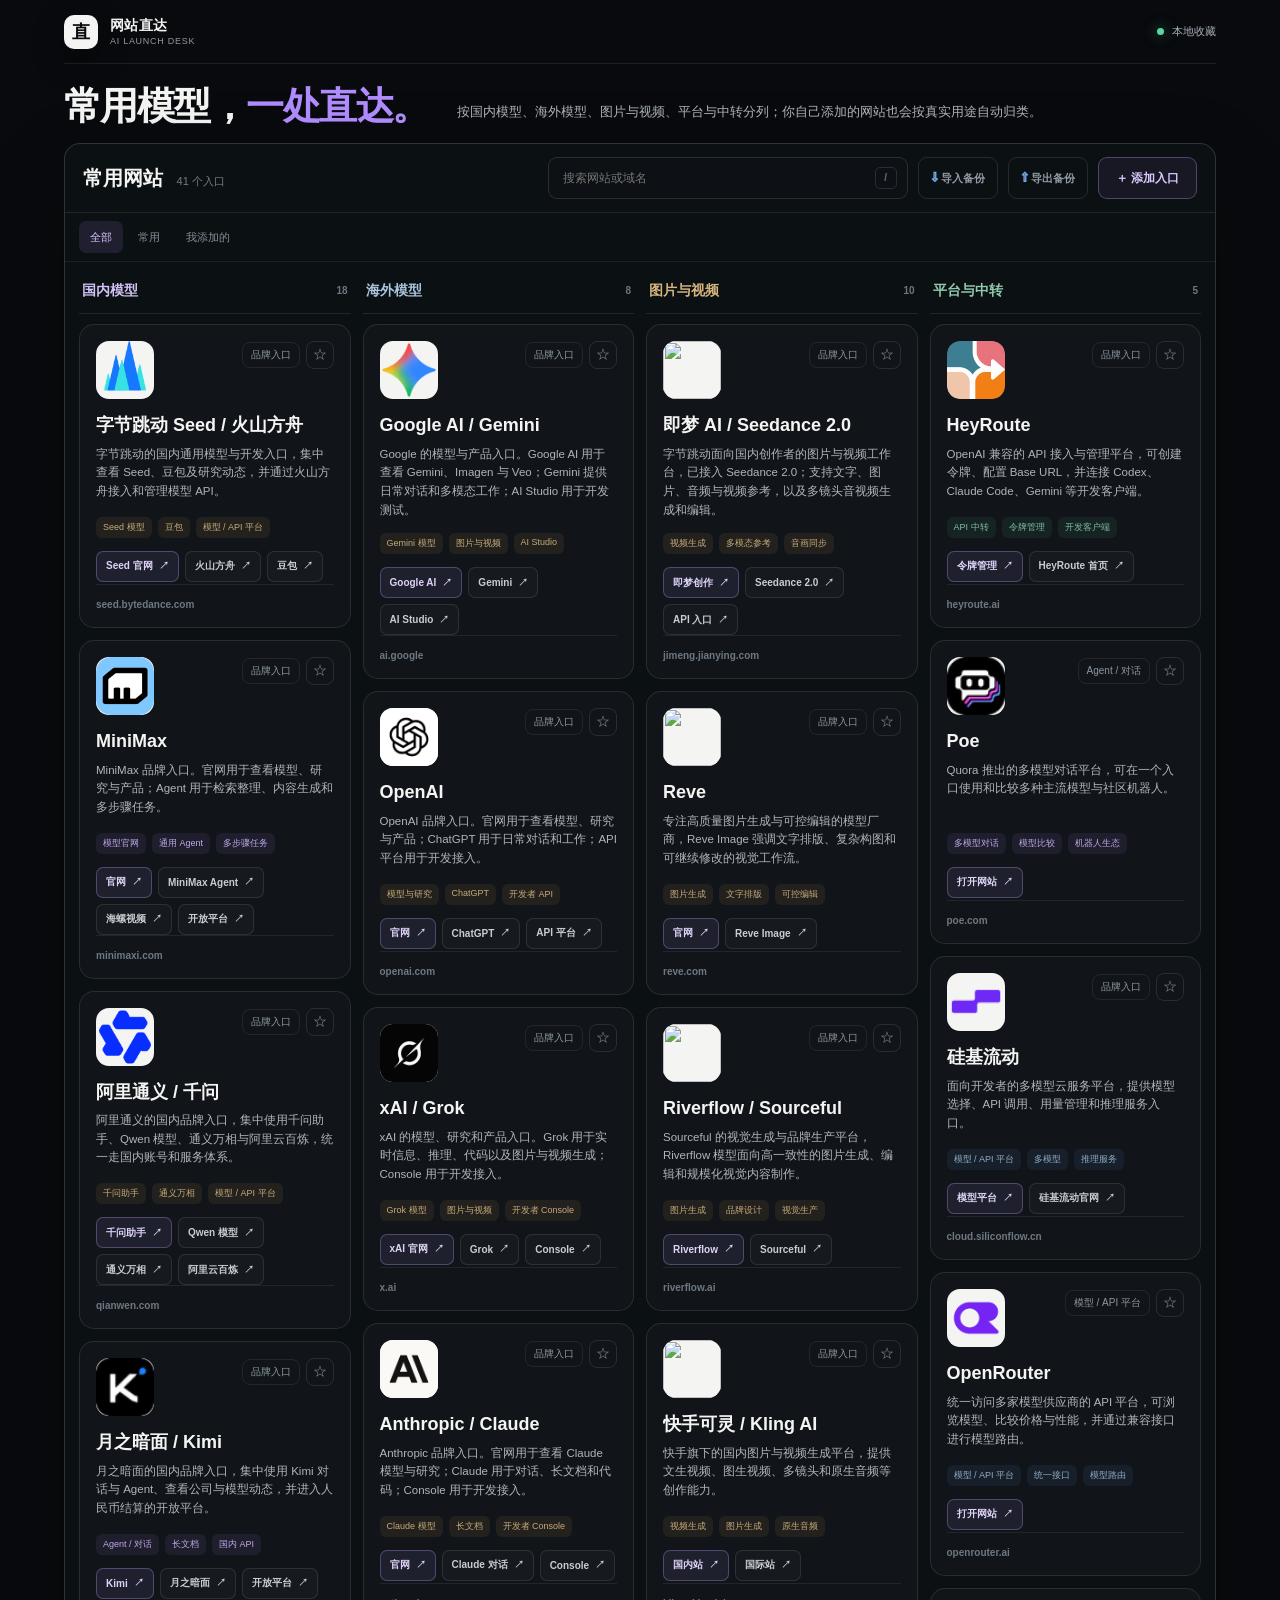
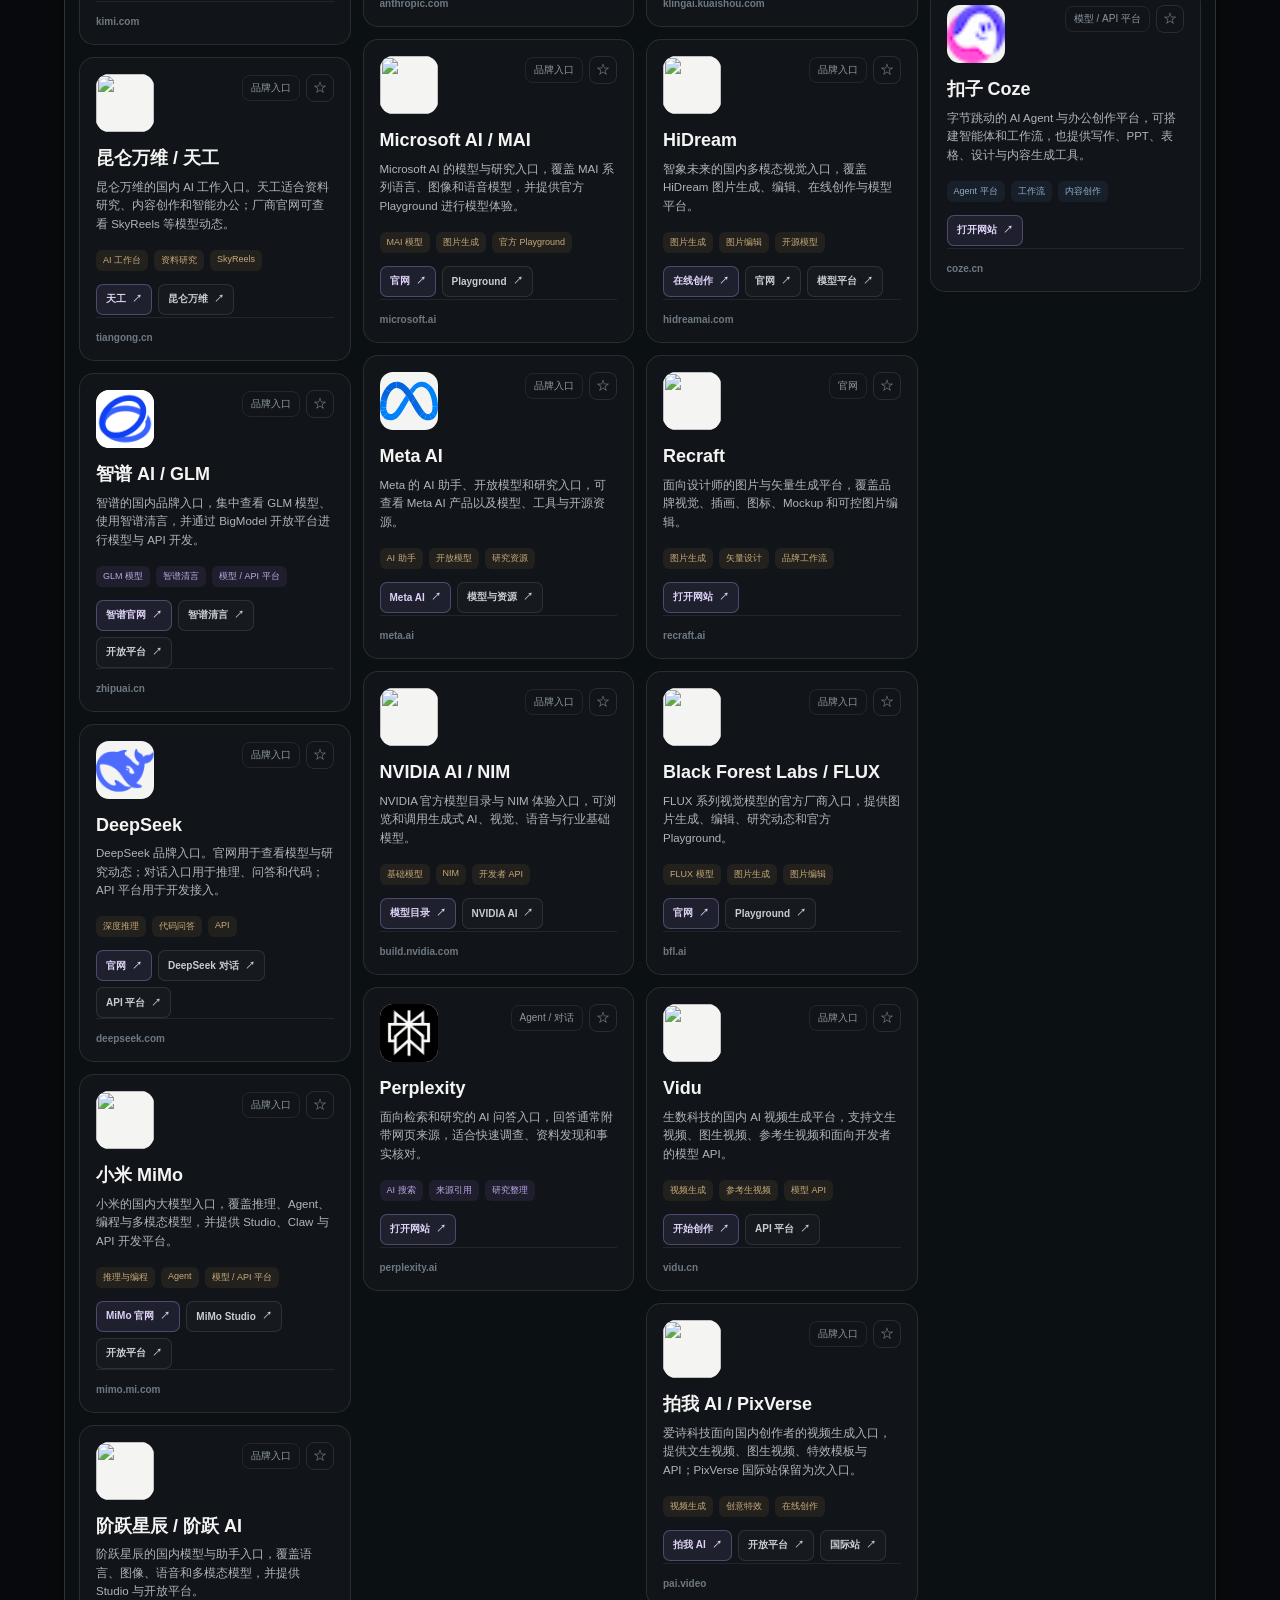
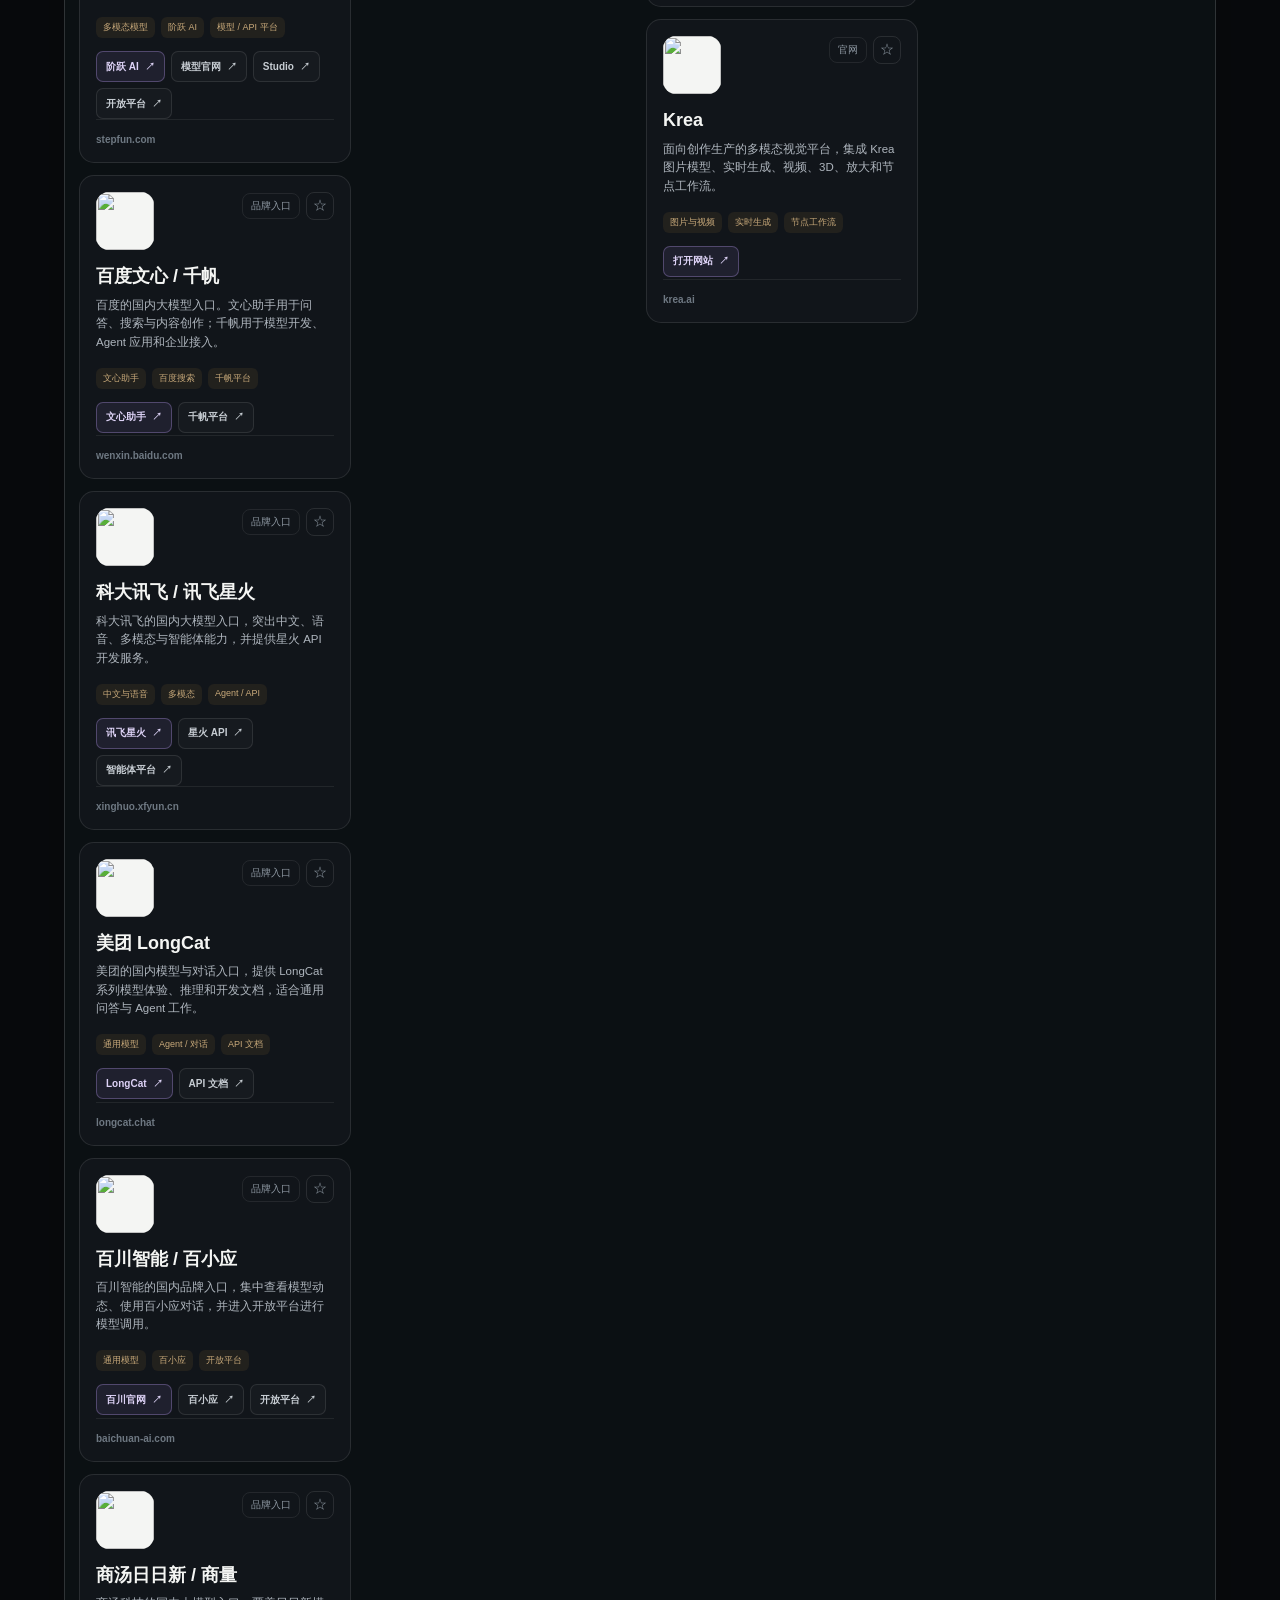
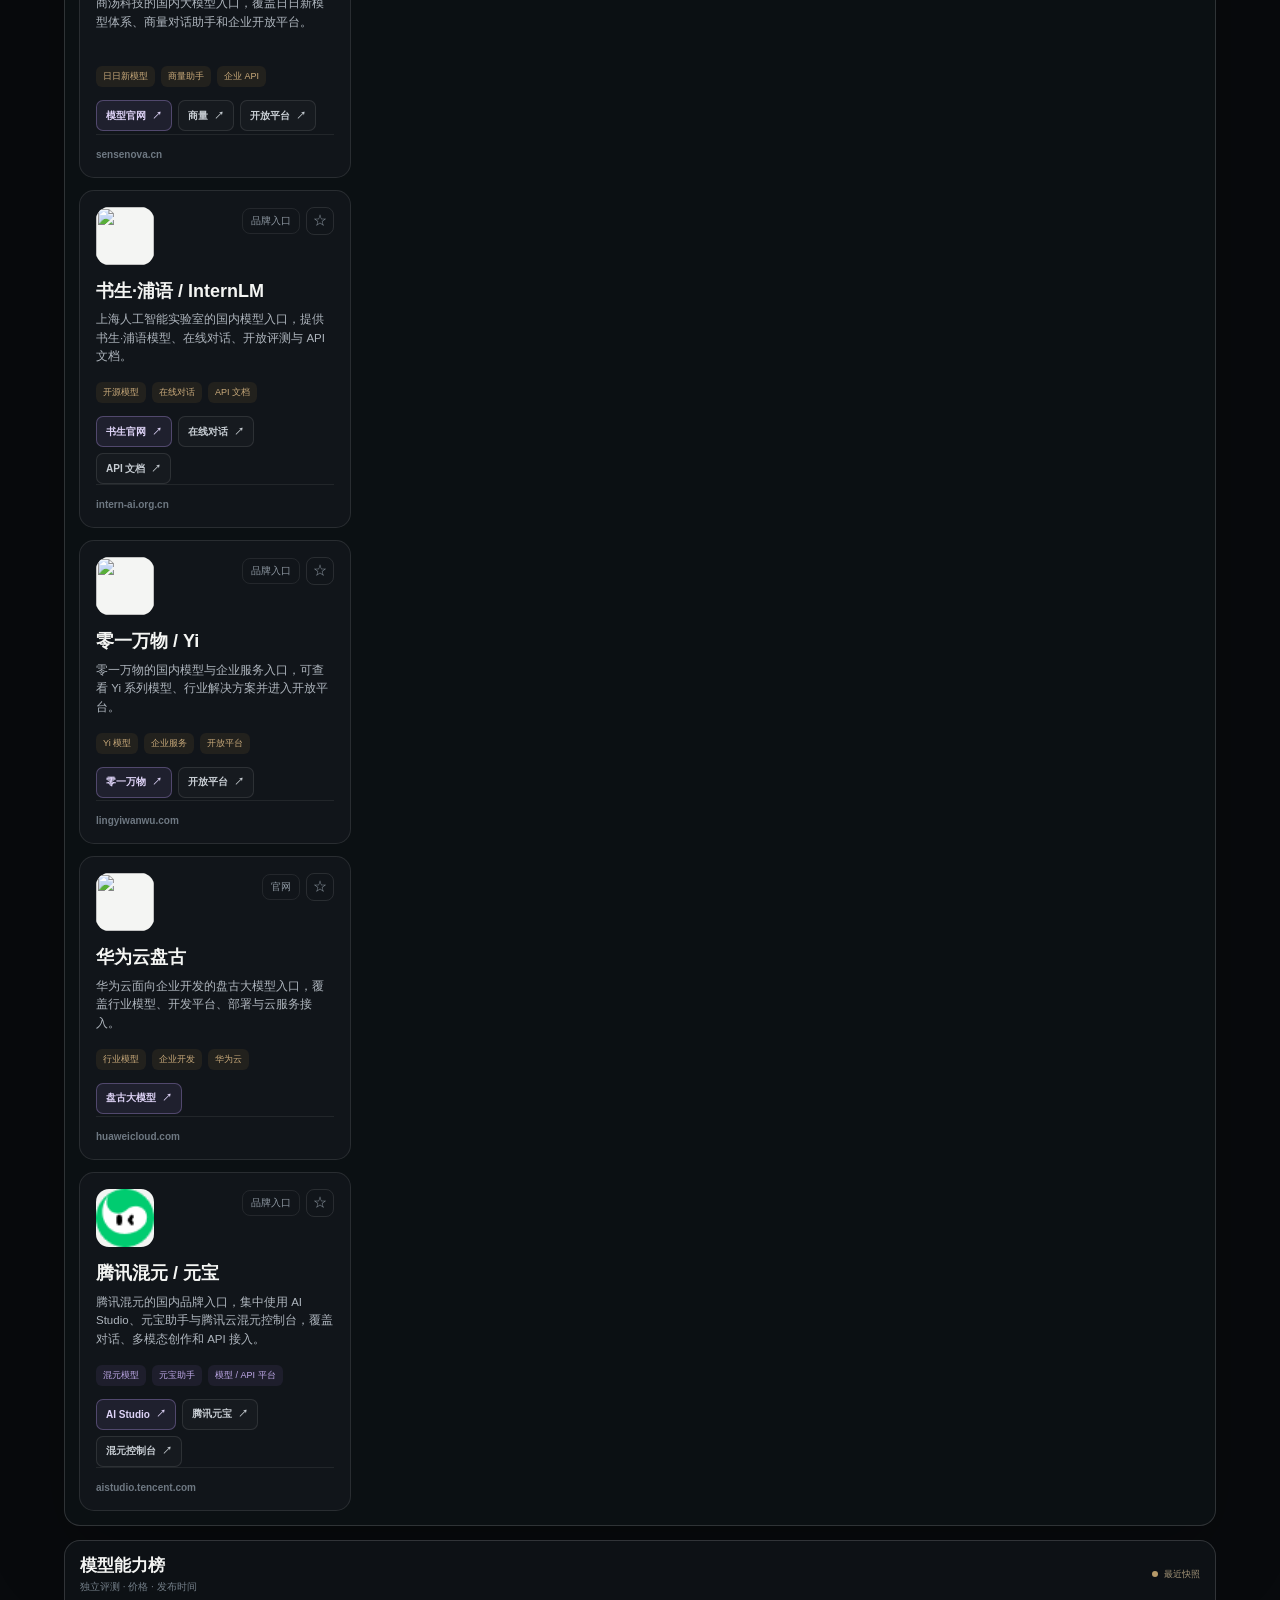
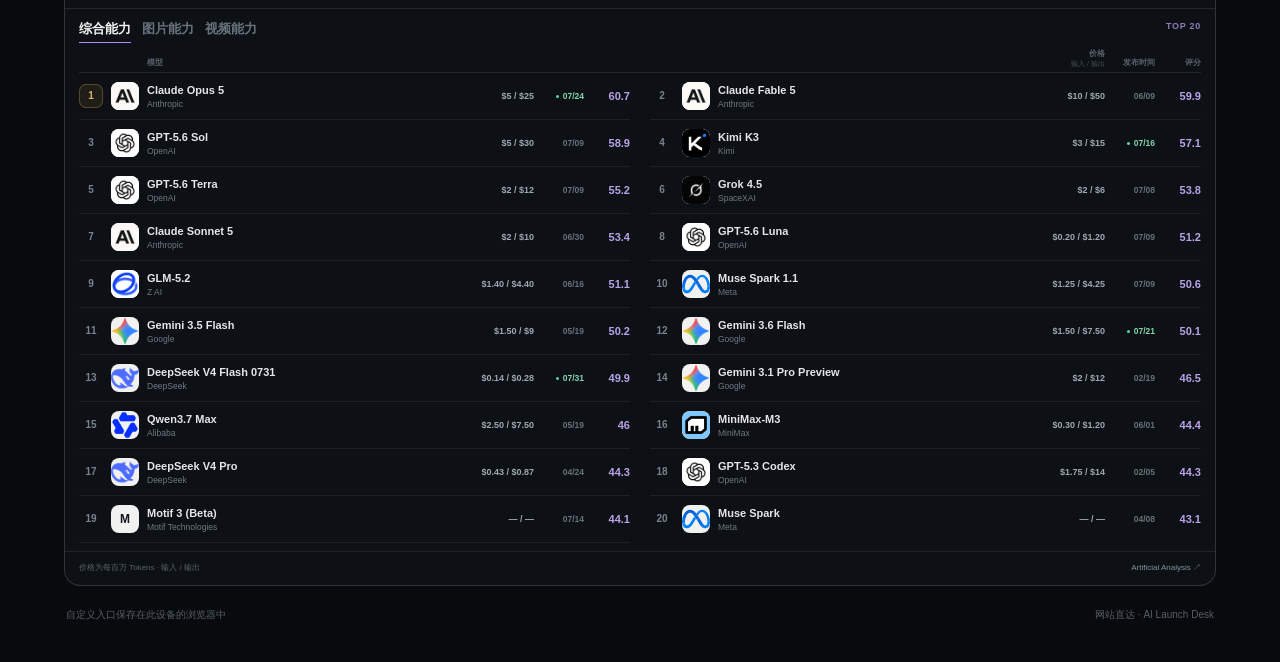
==== index.html @ ac3084c7 "Publish website direct v1.1 static site" ====
<!DOCTYPE html><html lang="zh-CN"><head><meta charSet="utf-8"/><meta name="viewport" content="width=device-width, initial-scale=1"/><link rel="preload" as="image" href="https://psstatic.cdn.bcebos.com/aife/image/baidu_ai_logo_1736910930000.png"/><link rel="preload" as="image" href="https://xinghuo.xfyun.cn/spark-icon.ico"/><link rel="preload" as="image" href="https://s3plus.meituan.net/aigc-media-resources/longcat/yeqian-logo.svg"/><link rel="preload" as="image" href="https://www.baichuan-ai.com/apple-touch-icon.png"/><link rel="preload" as="image" href="https://largemodel.sensetime.com/skin/images/logo.svg"/><link rel="preload" as="image" href="https://intern-ai.org.cn/logoIcon.png"/><link rel="preload" as="image" href="https://www.lingyiwanwu.com/favicon.svg"/><link rel="preload" as="image" href="https://res-static.hc-cdn.cn/cloudbu-site/public/product-banner-icon/AI/pangu.png"/><link rel="preload" as="image" href="/logos/sites/tencent-yuanbao.png"/><link rel="preload" as="image" href="/logos/sites/gemini.png"/><link rel="stylesheet" href="/_next/static/css/index.C3SQrp4t.css" data-rsc-css-href="/_next/static/css/index.C3SQrp4t.css" data-precedence="vite-rsc/importer-resources"/><link rel="stylesheet" href="/_next/static/css/AISiteDirectory.lpqCpHmn.css" data-precedence="vite-rsc/client-reference"/><link rel="modulepreload" fetchPriority="low" href="/_next/static/chunks/index-BcuOTCCm.js"/><script src="/_next/static/chunks/rolldown-runtime-C60lm6uB.js" type="module" async=""></script><script src="/_next/static/chunks/framework-BgSIrAUN.js" type="module" async=""></script><link rel="modulepreload" href="/_next/static/chunks/layout-segment-context-BHdIuWFX.js" crossorigin=""/><link rel="modulepreload" href="/_next/static/chunks/AISiteDirectory-C5ml9dwn.js" crossorigin=""/><link rel="preload" as="image" href="/logos/sites/openai-official.png"/><link rel="preload" as="image" href="/logos/sites/grok.png"/><link rel="preload" as="image" href="/logos/sites/anthropic-official.png"/><link rel="preload" as="image" href="https://artificialanalysis.ai/img/logos/microsoft-ai_small.svg"/><link rel="preload" as="image" href="/logos/sites/meta.svg"/><link rel="preload" as="image" href="https://artificialanalysis.ai/img/logos/nvidia_small.svg"/><link rel="preload" as="image" href="/logos/sites/perplexity.png"/><link rel="preload" as="image" href="https://lf3-lv-buz.vlabstatic.com/obj/image-lvweb-buz/common/images/dreamina-v1.ico"/><link rel="preload" as="image" href="https://artificialanalysis.ai/img/logos/reve_small.svg"/><link rel="preload" as="image" href="https://artificialanalysis.ai/img/logos/sourceful_small.svg"/><link rel="preload" as="image" href="https://klingai.kuaishou.com/favicon.ico"/><link rel="preload" as="image" href="https://www.hidreamai.com/favicon.ico"/><link rel="preload" as="image" href="https://artificialanalysis.ai/img/logos/recraftai.png"/><link rel="preload" as="image" href="https://artificialanalysis.ai/img/logos/blackforestlabs_small.svg"/><link rel="preload" as="image" href="https://www.vidu.cn/favicon.ico"/><link rel="preload" as="image" href="https://cdn.pixverseai.cn/media/pixverse/favicon.svg"/><link rel="preload" as="image" href="https://artificialanalysis.ai/img/logos/krea_small.svg"/><link rel="preload" as="image" href="/logos/sites/heyroute.svg"/><link rel="preload" as="image" href="/logos/sites/poe.png"/><link rel="preload" as="image" href="/logos/sites/siliconflow.png"/><link rel="preload" as="image" href="/logos/sites/openrouter.png"/><link rel="preload" as="image" href="/logos/sites/coze.png"/><title>网站直达 · 网站直达</title><meta name="description" content="常用 AI 网站、模型入口与实时能力榜单集中管理。"/><script>Object.assign(((self[Symbol.for("vinext.navigationRuntime")]??={bootstrap:{routeManifest:null},functions:{}}).bootstrap.rsc??={rsc:[]}),{params:{},nav:{"pathname":"/","searchParams":[]}})</script><link rel="modulepreload" href="/_next/static/chunks/index-BcuOTCCm.js" />
</head><body><main class="_shell_mvpq7_1"><div class="_frame_mvpq7_9"><header class="_topbar_mvpq7_18"><div class="_brand_mvpq7_28"><span class="_brandMark_mvpq7_29">直</span><span><strong>网站直达</strong><small>AI LAUNCH DESK</small></span></div><span class="_localBadge_mvpq7_32"><i></i> 本地收藏</span></header><section class="_hero_mvpq7_35"><div><h1>常用模型，<strong>一处直达。</strong></h1><p>按国内模型、海外模型、图片与视频、平台与中转分列；你自己添加的网站也会按真实用途自动归类。</p></div></section><div class="_contentLayout_mvpq7_71"><section class="_directory_mvpq7_78" aria-labelledby="directory-title"><div class="_directoryToolbar_mvpq7_86"><div><h2 id="directory-title">常用网站 <small>41<!-- --> 个入口</small></h2></div><div class="_toolbarActions_mvpq7_89"><label class="_searchBox_mvpq7_62"><span class="sr-only">搜索常用网站</span><input type="search" placeholder="搜索网站或域名" value=""/><kbd>/</kbd></label><input class="_hiddenFileInput_mvpq7_93" type="file" accept=".json,application/json"/><button class="_dataButton_mvpq7_94" type="button"><span aria-hidden="true">⇩</span> <!-- -->导入备份</button><button class="_dataButton_mvpq7_94" type="button"><span aria-hidden="true">⇧</span> 导出备份</button><button class="_addButton_mvpq7_43" type="button" aria-expanded="false">＋ 添加入口</button></div></div><div class="_filters_mvpq7_99" aria-label="网站分类"><button type="button" class="_activeFilter_mvpq7_103" aria-pressed="true">全部</button><button type="button" class="" aria-pressed="false">常用</button><button type="button" class="" aria-pressed="false">我添加的</button></div><div class="_siteColumns_mvpq7_106"><section class="_siteColumn_mvpq7_106" data-section="domestic" aria-labelledby="site-section-domestic"><header class="_siteColumnHeader_mvpq7_108"><h3 id="site-section-domestic">国内模型</h3><span>18</span></header><div class="_siteColumnList_mvpq7_115"><article id="site-volcengine-ark" class="_siteCard_mvpq7_117" data-tone="amber" data-highlighted="false" data-pinned="false"><div class="_cardTopline_mvpq7_131"><span class="_siteLogo_mvpq7_133" data-tone="amber" aria-hidden="true"><img src="/logos/volcengine.png" alt=""/></span><div class="_cardTopActions_mvpq7_132"><span class="_categoryTag_mvpq7_138">品牌入口</span><button class="_pinButton_mvpq7_139" type="button" aria-pressed="false" aria-label="置顶 字节跳动 Seed / 火山方舟" title="置顶到常用"><span aria-hidden="true">☆</span></button></div></div><div class="_siteCopy_mvpq7_142"><h3>字节跳动 Seed / 火山方舟</h3><p>字节跳动的国内通用模型与开发入口，集中查看 Seed、豆包及研究动态，并通过火山方舟接入和管理模型 API。</p><div class="_capabilityTags_mvpq7_145" aria-label="字节跳动 Seed / 火山方舟 能力"><span>Seed 模型</span><span>豆包</span><span>模型 / API 平台</span></div><div class="_entryLinks_mvpq7_150" aria-label="字节跳动 Seed / 火山方舟 入口"><a href="https://seed.bytedance.com/zh/" target="_blank" rel="noreferrer" aria-label="打开 字节跳动 Seed / 火山方舟的Seed 官网">Seed 官网<!-- --> <span aria-hidden="true">↗</span></a><a href="https://www.volcengine.com/product/ark" target="_blank" rel="noreferrer" aria-label="打开 字节跳动 Seed / 火山方舟的火山方舟">火山方舟<!-- --> <span aria-hidden="true">↗</span></a><a href="https://www.doubao.com/chat/" target="_blank" rel="noreferrer" aria-label="打开 字节跳动 Seed / 火山方舟的豆包">豆包<!-- --> <span aria-hidden="true">↗</span></a></div></div><div class="_cardFooter_mvpq7_155"><small title="https://seed.bytedance.com/zh/">seed.bytedance.com</small></div></article><article id="site-minimax" class="_siteCard_mvpq7_117" data-tone="violet" data-highlighted="false" data-pinned="false"><div class="_cardTopline_mvpq7_131"><span class="_siteLogo_mvpq7_133" data-tone="violet" aria-hidden="true"><img src="/logos/minimax.png" alt=""/></span><div class="_cardTopActions_mvpq7_132"><span class="_categoryTag_mvpq7_138">品牌入口</span><button class="_pinButton_mvpq7_139" type="button" aria-pressed="false" aria-label="置顶 MiniMax" title="置顶到常用"><span aria-hidden="true">☆</span></button></div></div><div class="_siteCopy_mvpq7_142"><h3>MiniMax</h3><p>MiniMax 品牌入口。官网用于查看模型、研究与产品；Agent 用于检索整理、内容生成和多步骤任务。</p><div class="_capabilityTags_mvpq7_145" aria-label="MiniMax 能力"><span>模型官网</span><span>通用 Agent</span><span>多步骤任务</span></div><div class="_entryLinks_mvpq7_150" aria-label="MiniMax 入口"><a href="https://www.minimaxi.com/" target="_blank" rel="noreferrer" aria-label="打开 MiniMax的官网">官网<!-- --> <span aria-hidden="true">↗</span></a><a href="https://agent.minimaxi.com/" target="_blank" rel="noreferrer" aria-label="打开 MiniMax的MiniMax Agent">MiniMax Agent<!-- --> <span aria-hidden="true">↗</span></a><a href="https://hailuoai.com/" target="_blank" rel="noreferrer" aria-label="打开 MiniMax的海螺视频">海螺视频<!-- --> <span aria-hidden="true">↗</span></a><a href="https://platform.minimaxi.com/" target="_blank" rel="noreferrer" aria-label="打开 MiniMax的开放平台">开放平台<!-- --> <span aria-hidden="true">↗</span></a></div></div><div class="_cardFooter_mvpq7_155"><small title="https://www.minimaxi.com/">minimaxi.com</small></div></article><article id="site-qwen" class="_siteCard_mvpq7_117" data-tone="amber" data-highlighted="false" data-pinned="false"><div class="_cardTopline_mvpq7_131"><span class="_siteLogo_mvpq7_133" data-tone="amber" aria-hidden="true"><img src="/logos/qianwen.png" alt=""/></span><div class="_cardTopActions_mvpq7_132"><span class="_categoryTag_mvpq7_138">品牌入口</span><button class="_pinButton_mvpq7_139" type="button" aria-pressed="false" aria-label="置顶 阿里通义 / 千问" title="置顶到常用"><span aria-hidden="true">☆</span></button></div></div><div class="_siteCopy_mvpq7_142"><h3>阿里通义 / 千问</h3><p>阿里通义的国内品牌入口，集中使用千问助手、Qwen 模型、通义万相与阿里云百炼，统一走国内账号和服务体系。</p><div class="_capabilityTags_mvpq7_145" aria-label="阿里通义 / 千问 能力"><span>千问助手</span><span>通义万相</span><span>模型 / API 平台</span></div><div class="_entryLinks_mvpq7_150" aria-label="阿里通义 / 千问 入口"><a href="https://www.qianwen.com/" target="_blank" rel="noreferrer" aria-label="打开 阿里通义 / 千问的千问助手">千问助手<!-- --> <span aria-hidden="true">↗</span></a><a href="https://www.qianwenai.com/" target="_blank" rel="noreferrer" aria-label="打开 阿里通义 / 千问的Qwen 模型">Qwen 模型<!-- --> <span aria-hidden="true">↗</span></a><a href="https://tongyi.aliyun.com/wan/" target="_blank" rel="noreferrer" aria-label="打开 阿里通义 / 千问的通义万相">通义万相<!-- --> <span aria-hidden="true">↗</span></a><a href="https://bailian.console.aliyun.com/" target="_blank" rel="noreferrer" aria-label="打开 阿里通义 / 千问的阿里云百炼">阿里云百炼<!-- --> <span aria-hidden="true">↗</span></a></div></div><div class="_cardFooter_mvpq7_155"><small title="https://www.qianwen.com/">qianwen.com</small></div></article><article id="site-kimi" class="_siteCard_mvpq7_117" data-tone="violet" data-highlighted="false" data-pinned="false"><div class="_cardTopline_mvpq7_131"><span class="_siteLogo_mvpq7_133" data-tone="violet" aria-hidden="true"><img src="/logos/sites/kimi.png" alt=""/></span><div class="_cardTopActions_mvpq7_132"><span class="_categoryTag_mvpq7_138">品牌入口</span><button class="_pinButton_mvpq7_139" type="button" aria-pressed="false" aria-label="置顶 月之暗面 / Kimi" title="置顶到常用"><span aria-hidden="true">☆</span></button></div></div><div class="_siteCopy_mvpq7_142"><h3>月之暗面 / Kimi</h3><p>月之暗面的国内品牌入口，集中使用 Kimi 对话与 Agent、查看公司与模型动态，并进入人民币结算的开放平台。</p><div class="_capabilityTags_mvpq7_145" aria-label="月之暗面 / Kimi 能力"><span>Agent / 对话</span><span>长文档</span><span>国内 API</span></div><div class="_entryLinks_mvpq7_150" aria-label="月之暗面 / Kimi 入口"><a href="https://www.kimi.com/" target="_blank" rel="noreferrer" aria-label="打开 月之暗面 / Kimi的Kimi">Kimi<!-- --> <span aria-hidden="true">↗</span></a><a href="https://www.moonshot.cn/" target="_blank" rel="noreferrer" aria-label="打开 月之暗面 / Kimi的月之暗面">月之暗面<!-- --> <span aria-hidden="true">↗</span></a><a href="https://platform.kimi.com/" target="_blank" rel="noreferrer" aria-label="打开 月之暗面 / Kimi的开放平台">开放平台<!-- --> <span aria-hidden="true">↗</span></a></div></div><div class="_cardFooter_mvpq7_155"><small title="https://www.kimi.com/">kimi.com</small></div></article><article id="site-skywork-ai" class="_siteCard_mvpq7_117" data-tone="amber" data-highlighted="false" data-pinned="false"><div class="_cardTopline_mvpq7_131"><span class="_siteLogo_mvpq7_133" data-tone="amber" aria-hidden="true"><img src="https://www.tiangong.cn/favicon.ico" alt=""/></span><div class="_cardTopActions_mvpq7_132"><span class="_categoryTag_mvpq7_138">品牌入口</span><button class="_pinButton_mvpq7_139" type="button" aria-pressed="false" aria-label="置顶 昆仑万维 / 天工" title="置顶到常用"><span aria-hidden="true">☆</span></button></div></div><div class="_siteCopy_mvpq7_142"><h3>昆仑万维 / 天工</h3><p>昆仑万维的国内 AI 工作入口。天工适合资料研究、内容创作和智能办公；厂商官网可查看 SkyReels 等模型动态。</p><div class="_capabilityTags_mvpq7_145" aria-label="昆仑万维 / 天工 能力"><span>AI 工作台</span><span>资料研究</span><span>SkyReels</span></div><div class="_entryLinks_mvpq7_150" aria-label="昆仑万维 / 天工 入口"><a href="https://www.tiangong.cn/" target="_blank" rel="noreferrer" aria-label="打开 昆仑万维 / 天工的天工">天工<!-- --> <span aria-hidden="true">↗</span></a><a href="https://www1.kunlun.com/index.html" target="_blank" rel="noreferrer" aria-label="打开 昆仑万维 / 天工的昆仑万维">昆仑万维<!-- --> <span aria-hidden="true">↗</span></a></div></div><div class="_cardFooter_mvpq7_155"><small title="https://www.tiangong.cn/">tiangong.cn</small></div></article><article id="site-chatglm" class="_siteCard_mvpq7_117" data-tone="violet" data-highlighted="false" data-pinned="false"><div class="_cardTopline_mvpq7_131"><span class="_siteLogo_mvpq7_133" data-tone="violet" aria-hidden="true"><img src="/logos/sites/chatglm.png" alt=""/></span><div class="_cardTopActions_mvpq7_132"><span class="_categoryTag_mvpq7_138">品牌入口</span><button class="_pinButton_mvpq7_139" type="button" aria-pressed="false" aria-label="置顶 智谱 AI / GLM" title="置顶到常用"><span aria-hidden="true">☆</span></button></div></div><div class="_siteCopy_mvpq7_142"><h3>智谱 AI / GLM</h3><p>智谱的国内品牌入口，集中查看 GLM 模型、使用智谱清言，并通过 BigModel 开放平台进行模型与 API 开发。</p><div class="_capabilityTags_mvpq7_145" aria-label="智谱 AI / GLM 能力"><span>GLM 模型</span><span>智谱清言</span><span>模型 / API 平台</span></div><div class="_entryLinks_mvpq7_150" aria-label="智谱 AI / GLM 入口"><a href="https://www.zhipuai.cn/zh" target="_blank" rel="noreferrer" aria-label="打开 智谱 AI / GLM的智谱官网">智谱官网<!-- --> <span aria-hidden="true">↗</span></a><a href="https://chatglm.cn/" target="_blank" rel="noreferrer" aria-label="打开 智谱 AI / GLM的智谱清言">智谱清言<!-- --> <span aria-hidden="true">↗</span></a><a href="https://www.bigmodel.cn/" target="_blank" rel="noreferrer" aria-label="打开 智谱 AI / GLM的开放平台">开放平台<!-- --> <span aria-hidden="true">↗</span></a></div></div><div class="_cardFooter_mvpq7_155"><small title="https://www.zhipuai.cn/zh">zhipuai.cn</small></div></article><article id="site-deepseek" class="_siteCard_mvpq7_117" data-tone="amber" data-highlighted="false" data-pinned="false"><div class="_cardTopline_mvpq7_131"><span class="_siteLogo_mvpq7_133" data-tone="amber" aria-hidden="true"><img src="/logos/sites/deepseek-official.png" alt=""/></span><div class="_cardTopActions_mvpq7_132"><span class="_categoryTag_mvpq7_138">品牌入口</span><button class="_pinButton_mvpq7_139" type="button" aria-pressed="false" aria-label="置顶 DeepSeek" title="置顶到常用"><span aria-hidden="true">☆</span></button></div></div><div class="_siteCopy_mvpq7_142"><h3>DeepSeek</h3><p>DeepSeek 品牌入口。官网用于查看模型与研究动态；对话入口用于推理、问答和代码；API 平台用于开发接入。</p><div class="_capabilityTags_mvpq7_145" aria-label="DeepSeek 能力"><span>深度推理</span><span>代码问答</span><span>API</span></div><div class="_entryLinks_mvpq7_150" aria-label="DeepSeek 入口"><a href="https://www.deepseek.com/" target="_blank" rel="noreferrer" aria-label="打开 DeepSeek的官网">官网<!-- --> <span aria-hidden="true">↗</span></a><a href="https://chat.deepseek.com/" target="_blank" rel="noreferrer" aria-label="打开 DeepSeek的DeepSeek 对话">DeepSeek 对话<!-- --> <span aria-hidden="true">↗</span></a><a href="https://platform.deepseek.com/" target="_blank" rel="noreferrer" aria-label="打开 DeepSeek的API 平台">API 平台<!-- --> <span aria-hidden="true">↗</span></a></div></div><div class="_cardFooter_mvpq7_155"><small title="https://www.deepseek.com/">deepseek.com</small></div></article><article id="site-xiaomi-mimo" class="_siteCard_mvpq7_117" data-tone="amber" data-highlighted="false" data-pinned="false"><div class="_cardTopline_mvpq7_131"><span class="_siteLogo_mvpq7_133" data-tone="amber" aria-hidden="true"><img src="https://mimo.mi.com/favicon.png" alt=""/></span><div class="_cardTopActions_mvpq7_132"><span class="_categoryTag_mvpq7_138">品牌入口</span><button class="_pinButton_mvpq7_139" type="button" aria-pressed="false" aria-label="置顶 小米 MiMo" title="置顶到常用"><span aria-hidden="true">☆</span></button></div></div><div class="_siteCopy_mvpq7_142"><h3>小米 MiMo</h3><p>小米的国内大模型入口，覆盖推理、Agent、编程与多模态模型，并提供 Studio、Claw 与 API 开发平台。</p><div class="_capabilityTags_mvpq7_145" aria-label="小米 MiMo 能力"><span>推理与编程</span><span>Agent</span><span>模型 / API 平台</span></div><div class="_entryLinks_mvpq7_150" aria-label="小米 MiMo 入口"><a href="https://mimo.mi.com/" target="_blank" rel="noreferrer" aria-label="打开 小米 MiMo的MiMo 官网">MiMo 官网<!-- --> <span aria-hidden="true">↗</span></a><a href="https://aistudio.xiaomimimo.com/" target="_blank" rel="noreferrer" aria-label="打开 小米 MiMo的MiMo Studio">MiMo Studio<!-- --> <span aria-hidden="true">↗</span></a><a href="https://platform.xiaomimimo.com/" target="_blank" rel="noreferrer" aria-label="打开 小米 MiMo的开放平台">开放平台<!-- --> <span aria-hidden="true">↗</span></a></div></div><div class="_cardFooter_mvpq7_155"><small title="https://mimo.mi.com/">mimo.mi.com</small></div></article><article id="site-stepfun" class="_siteCard_mvpq7_117" data-tone="amber" data-highlighted="false" data-pinned="false"><div class="_cardTopline_mvpq7_131"><span class="_siteLogo_mvpq7_133" data-tone="amber" aria-hidden="true"><img src="https://www.stepfun.com/step_favicon.svg" alt=""/></span><div class="_cardTopActions_mvpq7_132"><span class="_categoryTag_mvpq7_138">品牌入口</span><button class="_pinButton_mvpq7_139" type="button" aria-pressed="false" aria-label="置顶 阶跃星辰 / 阶跃 AI" title="置顶到常用"><span aria-hidden="true">☆</span></button></div></div><div class="_siteCopy_mvpq7_142"><h3>阶跃星辰 / 阶跃 AI</h3><p>阶跃星辰的国内模型与助手入口，覆盖语言、图像、语音和多模态模型，并提供 Studio 与开放平台。</p><div class="_capabilityTags_mvpq7_145" aria-label="阶跃星辰 / 阶跃 AI 能力"><span>多模态模型</span><span>阶跃 AI</span><span>模型 / API 平台</span></div><div class="_entryLinks_mvpq7_150" aria-label="阶跃星辰 / 阶跃 AI 入口"><a href="https://chat.stepfun.com/" target="_blank" rel="noreferrer" aria-label="打开 阶跃星辰 / 阶跃 AI的阶跃 AI">阶跃 AI<!-- --> <span aria-hidden="true">↗</span></a><a href="https://www.stepfun.com/" target="_blank" rel="noreferrer" aria-label="打开 阶跃星辰 / 阶跃 AI的模型官网">模型官网<!-- --> <span aria-hidden="true">↗</span></a><a href="https://studio.stepfun.com/" target="_blank" rel="noreferrer" aria-label="打开 阶跃星辰 / 阶跃 AI的Studio">Studio<!-- --> <span aria-hidden="true">↗</span></a><a href="https://platform.stepfun.com/" target="_blank" rel="noreferrer" aria-label="打开 阶跃星辰 / 阶跃 AI的开放平台">开放平台<!-- --> <span aria-hidden="true">↗</span></a></div></div><div class="_cardFooter_mvpq7_155"><small title="https://www.stepfun.com/">stepfun.com</small></div></article><article id="site-baidu-ernie" class="_siteCard_mvpq7_117" data-tone="amber" data-highlighted="false" data-pinned="false"><div class="_cardTopline_mvpq7_131"><span class="_siteLogo_mvpq7_133" data-tone="amber" aria-hidden="true"><img src="https://psstatic.cdn.bcebos.com/aife/image/baidu_ai_logo_1736910930000.png" alt=""/></span><div class="_cardTopActions_mvpq7_132"><span class="_categoryTag_mvpq7_138">品牌入口</span><button class="_pinButton_mvpq7_139" type="button" aria-pressed="false" aria-label="置顶 百度文心 / 千帆" title="置顶到常用"><span aria-hidden="true">☆</span></button></div></div><div class="_siteCopy_mvpq7_142"><h3>百度文心 / 千帆</h3><p>百度的国内大模型入口。文心助手用于问答、搜索与内容创作；千帆用于模型开发、Agent 应用和企业接入。</p><div class="_capabilityTags_mvpq7_145" aria-label="百度文心 / 千帆 能力"><span>文心助手</span><span>百度搜索</span><span>千帆平台</span></div><div class="_entryLinks_mvpq7_150" aria-label="百度文心 / 千帆 入口"><a href="https://wenxin.baidu.com/" target="_blank" rel="noreferrer" aria-label="打开 百度文心 / 千帆的文心助手">文心助手<!-- --> <span aria-hidden="true">↗</span></a><a href="https://cloud.baidu.com/product-s/qianfan_home" target="_blank" rel="noreferrer" aria-label="打开 百度文心 / 千帆的千帆平台">千帆平台<!-- --> <span aria-hidden="true">↗</span></a></div></div><div class="_cardFooter_mvpq7_155"><small title="https://wenxin.baidu.com/">wenxin.baidu.com</small></div></article><article id="site-iflytek-spark" class="_siteCard_mvpq7_117" data-tone="amber" data-highlighted="false" data-pinned="false"><div class="_cardTopline_mvpq7_131"><span class="_siteLogo_mvpq7_133" data-tone="amber" aria-hidden="true"><img src="https://xinghuo.xfyun.cn/spark-icon.ico" alt=""/></span><div class="_cardTopActions_mvpq7_132"><span class="_categoryTag_mvpq7_138">品牌入口</span><button class="_pinButton_mvpq7_139" type="button" aria-pressed="false" aria-label="置顶 科大讯飞 / 讯飞星火" title="置顶到常用"><span aria-hidden="true">☆</span></button></div></div><div class="_siteCopy_mvpq7_142"><h3>科大讯飞 / 讯飞星火</h3><p>科大讯飞的国内大模型入口，突出中文、语音、多模态与智能体能力，并提供星火 API 开发服务。</p><div class="_capabilityTags_mvpq7_145" aria-label="科大讯飞 / 讯飞星火 能力"><span>中文与语音</span><span>多模态</span><span>Agent / API</span></div><div class="_entryLinks_mvpq7_150" aria-label="科大讯飞 / 讯飞星火 入口"><a href="https://xinghuo.xfyun.cn/" target="_blank" rel="noreferrer" aria-label="打开 科大讯飞 / 讯飞星火的讯飞星火">讯飞星火<!-- --> <span aria-hidden="true">↗</span></a><a href="https://xinghuo.xfyun.cn/sparkapi" target="_blank" rel="noreferrer" aria-label="打开 科大讯飞 / 讯飞星火的星火 API">星火 API<!-- --> <span aria-hidden="true">↗</span></a><a href="https://agent.xfyun.cn/home" target="_blank" rel="noreferrer" aria-label="打开 科大讯飞 / 讯飞星火的智能体平台">智能体平台<!-- --> <span aria-hidden="true">↗</span></a></div></div><div class="_cardFooter_mvpq7_155"><small title="https://xinghuo.xfyun.cn/">xinghuo.xfyun.cn</small></div></article><article id="site-meituan-longcat" class="_siteCard_mvpq7_117" data-tone="amber" data-highlighted="false" data-pinned="false"><div class="_cardTopline_mvpq7_131"><span class="_siteLogo_mvpq7_133" data-tone="amber" aria-hidden="true"><img src="https://s3plus.meituan.net/aigc-media-resources/longcat/yeqian-logo.svg" alt=""/></span><div class="_cardTopActions_mvpq7_132"><span class="_categoryTag_mvpq7_138">品牌入口</span><button class="_pinButton_mvpq7_139" type="button" aria-pressed="false" aria-label="置顶 美团 LongCat" title="置顶到常用"><span aria-hidden="true">☆</span></button></div></div><div class="_siteCopy_mvpq7_142"><h3>美团 LongCat</h3><p>美团的国内模型与对话入口，提供 LongCat 系列模型体验、推理和开发文档，适合通用问答与 Agent 工作。</p><div class="_capabilityTags_mvpq7_145" aria-label="美团 LongCat 能力"><span>通用模型</span><span>Agent / 对话</span><span>API 文档</span></div><div class="_entryLinks_mvpq7_150" aria-label="美团 LongCat 入口"><a href="https://longcat.chat/" target="_blank" rel="noreferrer" aria-label="打开 美团 LongCat的LongCat">LongCat<!-- --> <span aria-hidden="true">↗</span></a><a href="https://longcat.chat/platform/docs/zh/" target="_blank" rel="noreferrer" aria-label="打开 美团 LongCat的API 文档">API 文档<!-- --> <span aria-hidden="true">↗</span></a></div></div><div class="_cardFooter_mvpq7_155"><small title="https://longcat.chat/">longcat.chat</small></div></article><article id="site-baichuan-ai" class="_siteCard_mvpq7_117" data-tone="amber" data-highlighted="false" data-pinned="false"><div class="_cardTopline_mvpq7_131"><span class="_siteLogo_mvpq7_133" data-tone="amber" aria-hidden="true"><img src="https://www.baichuan-ai.com/apple-touch-icon.png" alt=""/></span><div class="_cardTopActions_mvpq7_132"><span class="_categoryTag_mvpq7_138">品牌入口</span><button class="_pinButton_mvpq7_139" type="button" aria-pressed="false" aria-label="置顶 百川智能 / 百小应" title="置顶到常用"><span aria-hidden="true">☆</span></button></div></div><div class="_siteCopy_mvpq7_142"><h3>百川智能 / 百小应</h3><p>百川智能的国内品牌入口，集中查看模型动态、使用百小应对话，并进入开放平台进行模型调用。</p><div class="_capabilityTags_mvpq7_145" aria-label="百川智能 / 百小应 能力"><span>通用模型</span><span>百小应</span><span>开放平台</span></div><div class="_entryLinks_mvpq7_150" aria-label="百川智能 / 百小应 入口"><a href="https://www.baichuan-ai.com/" target="_blank" rel="noreferrer" aria-label="打开 百川智能 / 百小应的百川官网">百川官网<!-- --> <span aria-hidden="true">↗</span></a><a href="https://yi.baichuan-ai.com/chat" target="_blank" rel="noreferrer" aria-label="打开 百川智能 / 百小应的百小应">百小应<!-- --> <span aria-hidden="true">↗</span></a><a href="https://platform.baichuan-ai.com/homePage" target="_blank" rel="noreferrer" aria-label="打开 百川智能 / 百小应的开放平台">开放平台<!-- --> <span aria-hidden="true">↗</span></a></div></div><div class="_cardFooter_mvpq7_155"><small title="https://www.baichuan-ai.com/">baichuan-ai.com</small></div></article><article id="site-sensetime-nova" class="_siteCard_mvpq7_117" data-tone="amber" data-highlighted="false" data-pinned="false"><div class="_cardTopline_mvpq7_131"><span class="_siteLogo_mvpq7_133" data-tone="amber" aria-hidden="true"><img src="https://largemodel.sensetime.com/skin/images/logo.svg" alt=""/></span><div class="_cardTopActions_mvpq7_132"><span class="_categoryTag_mvpq7_138">品牌入口</span><button class="_pinButton_mvpq7_139" type="button" aria-pressed="false" aria-label="置顶 商汤日日新 / 商量" title="置顶到常用"><span aria-hidden="true">☆</span></button></div></div><div class="_siteCopy_mvpq7_142"><h3>商汤日日新 / 商量</h3><p>商汤科技的国内大模型入口，覆盖日日新模型体系、商量对话助手和企业开放平台。</p><div class="_capabilityTags_mvpq7_145" aria-label="商汤日日新 / 商量 能力"><span>日日新模型</span><span>商量助手</span><span>企业 API</span></div><div class="_entryLinks_mvpq7_150" aria-label="商汤日日新 / 商量 入口"><a href="https://www.sensenova.cn/models" target="_blank" rel="noreferrer" aria-label="打开 商汤日日新 / 商量的模型官网">模型官网<!-- --> <span aria-hidden="true">↗</span></a><a href="https://chat.sensetime.com/" target="_blank" rel="noreferrer" aria-label="打开 商汤日日新 / 商量的商量">商量<!-- --> <span aria-hidden="true">↗</span></a><a href="https://platform.sensenova.cn/" target="_blank" rel="noreferrer" aria-label="打开 商汤日日新 / 商量的开放平台">开放平台<!-- --> <span aria-hidden="true">↗</span></a></div></div><div class="_cardFooter_mvpq7_155"><small title="https://www.sensenova.cn/models">sensenova.cn</small></div></article><article id="site-internlm" class="_siteCard_mvpq7_117" data-tone="amber" data-highlighted="false" data-pinned="false"><div class="_cardTopline_mvpq7_131"><span class="_siteLogo_mvpq7_133" data-tone="amber" aria-hidden="true"><img src="https://intern-ai.org.cn/logoIcon.png" alt=""/></span><div class="_cardTopActions_mvpq7_132"><span class="_categoryTag_mvpq7_138">品牌入口</span><button class="_pinButton_mvpq7_139" type="button" aria-pressed="false" aria-label="置顶 书生·浦语 / InternLM" title="置顶到常用"><span aria-hidden="true">☆</span></button></div></div><div class="_siteCopy_mvpq7_142"><h3>书生·浦语 / InternLM</h3><p>上海人工智能实验室的国内模型入口，提供书生·浦语模型、在线对话、开放评测与 API 文档。</p><div class="_capabilityTags_mvpq7_145" aria-label="书生·浦语 / InternLM 能力"><span>开源模型</span><span>在线对话</span><span>API 文档</span></div><div class="_entryLinks_mvpq7_150" aria-label="书生·浦语 / InternLM 入口"><a href="https://intern-ai.org.cn/home" target="_blank" rel="noreferrer" aria-label="打开 书生·浦语 / InternLM的书生官网">书生官网<!-- --> <span aria-hidden="true">↗</span></a><a href="https://chat.intern-ai.org.cn/" target="_blank" rel="noreferrer" aria-label="打开 书生·浦语 / InternLM的在线对话">在线对话<!-- --> <span aria-hidden="true">↗</span></a><a href="https://internlm.intern-ai.org.cn/api/document?lang=zh" target="_blank" rel="noreferrer" aria-label="打开 书生·浦语 / InternLM的API 文档">API 文档<!-- --> <span aria-hidden="true">↗</span></a></div></div><div class="_cardFooter_mvpq7_155"><small title="https://intern-ai.org.cn/home">intern-ai.org.cn</small></div></article><article id="site-lingyi-yi" class="_siteCard_mvpq7_117" data-tone="amber" data-highlighted="false" data-pinned="false"><div class="_cardTopline_mvpq7_131"><span class="_siteLogo_mvpq7_133" data-tone="amber" aria-hidden="true"><img src="https://www.lingyiwanwu.com/favicon.svg" alt=""/></span><div class="_cardTopActions_mvpq7_132"><span class="_categoryTag_mvpq7_138">品牌入口</span><button class="_pinButton_mvpq7_139" type="button" aria-pressed="false" aria-label="置顶 零一万物 / Yi" title="置顶到常用"><span aria-hidden="true">☆</span></button></div></div><div class="_siteCopy_mvpq7_142"><h3>零一万物 / Yi</h3><p>零一万物的国内模型与企业服务入口，可查看 Yi 系列模型、行业解决方案并进入开放平台。</p><div class="_capabilityTags_mvpq7_145" aria-label="零一万物 / Yi 能力"><span>Yi 模型</span><span>企业服务</span><span>开放平台</span></div><div class="_entryLinks_mvpq7_150" aria-label="零一万物 / Yi 入口"><a href="https://www.lingyiwanwu.com/" target="_blank" rel="noreferrer" aria-label="打开 零一万物 / Yi的零一万物">零一万物<!-- --> <span aria-hidden="true">↗</span></a><a href="https://platform.lingyiwanwu.com/" target="_blank" rel="noreferrer" aria-label="打开 零一万物 / Yi的开放平台">开放平台<!-- --> <span aria-hidden="true">↗</span></a></div></div><div class="_cardFooter_mvpq7_155"><small title="https://www.lingyiwanwu.com/">lingyiwanwu.com</small></div></article><article id="site-huawei-pangu" class="_siteCard_mvpq7_117" data-tone="amber" data-highlighted="false" data-pinned="false"><div class="_cardTopline_mvpq7_131"><span class="_siteLogo_mvpq7_133" data-tone="amber" aria-hidden="true"><img src="https://res-static.hc-cdn.cn/cloudbu-site/public/product-banner-icon/AI/pangu.png" alt=""/></span><div class="_cardTopActions_mvpq7_132"><span class="_categoryTag_mvpq7_138">官网</span><button class="_pinButton_mvpq7_139" type="button" aria-pressed="false" aria-label="置顶 华为云盘古" title="置顶到常用"><span aria-hidden="true">☆</span></button></div></div><div class="_siteCopy_mvpq7_142"><h3>华为云盘古</h3><p>华为云面向企业开发的盘古大模型入口，覆盖行业模型、开发平台、部署与云服务接入。</p><div class="_capabilityTags_mvpq7_145" aria-label="华为云盘古 能力"><span>行业模型</span><span>企业开发</span><span>华为云</span></div><div class="_entryLinks_mvpq7_150" aria-label="华为云盘古 入口"><a href="https://www.huaweicloud.com/product/pangu" target="_blank" rel="noreferrer" aria-label="打开 华为云盘古的盘古大模型">盘古大模型<!-- --> <span aria-hidden="true">↗</span></a></div></div><div class="_cardFooter_mvpq7_155"><small title="https://www.huaweicloud.com/product/pangu">huaweicloud.com</small></div></article><article id="site-tencent-yuanbao" class="_siteCard_mvpq7_117" data-tone="violet" data-highlighted="false" data-pinned="false"><div class="_cardTopline_mvpq7_131"><span class="_siteLogo_mvpq7_133" data-tone="violet" aria-hidden="true"><img src="/logos/sites/tencent-yuanbao.png" alt=""/></span><div class="_cardTopActions_mvpq7_132"><span class="_categoryTag_mvpq7_138">品牌入口</span><button class="_pinButton_mvpq7_139" type="button" aria-pressed="false" aria-label="置顶 腾讯混元 / 元宝" title="置顶到常用"><span aria-hidden="true">☆</span></button></div></div><div class="_siteCopy_mvpq7_142"><h3>腾讯混元 / 元宝</h3><p>腾讯混元的国内品牌入口，集中使用 AI Studio、元宝助手与腾讯云混元控制台，覆盖对话、多模态创作和 API 接入。</p><div class="_capabilityTags_mvpq7_145" aria-label="腾讯混元 / 元宝 能力"><span>混元模型</span><span>元宝助手</span><span>模型 / API 平台</span></div><div class="_entryLinks_mvpq7_150" aria-label="腾讯混元 / 元宝 入口"><a href="https://aistudio.tencent.com/" target="_blank" rel="noreferrer" aria-label="打开 腾讯混元 / 元宝的AI Studio">AI Studio<!-- --> <span aria-hidden="true">↗</span></a><a href="https://yuanbao.tencent.com/" target="_blank" rel="noreferrer" aria-label="打开 腾讯混元 / 元宝的腾讯元宝">腾讯元宝<!-- --> <span aria-hidden="true">↗</span></a><a href="https://console.cloud.tencent.com/hunyuan" target="_blank" rel="noreferrer" aria-label="打开 腾讯混元 / 元宝的混元控制台">混元控制台<!-- --> <span aria-hidden="true">↗</span></a></div></div><div class="_cardFooter_mvpq7_155"><small title="https://aistudio.tencent.com/">aistudio.tencent.com</small></div></article></div></section><section class="_siteColumn_mvpq7_106" data-section="global" aria-labelledby="site-section-global"><header class="_siteColumnHeader_mvpq7_108"><h3 id="site-section-global">海外模型</h3><span>8</span></header><div class="_siteColumnList_mvpq7_115"><article id="site-gemini" class="_siteCard_mvpq7_117" data-tone="amber" data-highlighted="false" data-pinned="false"><div class="_cardTopline_mvpq7_131"><span class="_siteLogo_mvpq7_133" data-tone="amber" aria-hidden="true"><img src="/logos/sites/gemini.png" alt=""/></span><div class="_cardTopActions_mvpq7_132"><span class="_categoryTag_mvpq7_138">品牌入口</span><button class="_pinButton_mvpq7_139" type="button" aria-pressed="false" aria-label="置顶 Google AI / Gemini" title="置顶到常用"><span aria-hidden="true">☆</span></button></div></div><div class="_siteCopy_mvpq7_142"><h3>Google AI / Gemini</h3><p>Google 的模型与产品入口。Google AI 用于查看 Gemini、Imagen 与 Veo；Gemini 提供日常对话和多模态工作；AI Studio 用于开发测试。</p><div class="_capabilityTags_mvpq7_145" aria-label="Google AI / Gemini 能力"><span>Gemini 模型</span><span>图片与视频</span><span>AI Studio</span></div><div class="_entryLinks_mvpq7_150" aria-label="Google AI / Gemini 入口"><a href="https://ai.google/" target="_blank" rel="noreferrer" aria-label="打开 Google AI / Gemini的Google AI">Google AI<!-- --> <span aria-hidden="true">↗</span></a><a href="https://gemini.google.com/app" target="_blank" rel="noreferrer" aria-label="打开 Google AI / Gemini的Gemini">Gemini<!-- --> <span aria-hidden="true">↗</span></a><a href="https://aistudio.google.com/" target="_blank" rel="noreferrer" aria-label="打开 Google AI / Gemini的AI Studio">AI Studio<!-- --> <span aria-hidden="true">↗</span></a></div></div><div class="_cardFooter_mvpq7_155"><small title="https://ai.google/">ai.google</small></div></article><article id="site-openai" class="_siteCard_mvpq7_117" data-tone="amber" data-highlighted="false" data-pinned="false"><div class="_cardTopline_mvpq7_131"><span class="_siteLogo_mvpq7_133" data-tone="amber" aria-hidden="true"><img src="/logos/sites/openai-official.png" alt=""/></span><div class="_cardTopActions_mvpq7_132"><span class="_categoryTag_mvpq7_138">品牌入口</span><button class="_pinButton_mvpq7_139" type="button" aria-pressed="false" aria-label="置顶 OpenAI" title="置顶到常用"><span aria-hidden="true">☆</span></button></div></div><div class="_siteCopy_mvpq7_142"><h3>OpenAI</h3><p>OpenAI 品牌入口。官网用于查看模型、研究与产品；ChatGPT 用于日常对话和工作；API 平台用于开发接入。</p><div class="_capabilityTags_mvpq7_145" aria-label="OpenAI 能力"><span>模型与研究</span><span>ChatGPT</span><span>开发者 API</span></div><div class="_entryLinks_mvpq7_150" aria-label="OpenAI 入口"><a href="https://openai.com/" target="_blank" rel="noreferrer" aria-label="打开 OpenAI的官网">官网<!-- --> <span aria-hidden="true">↗</span></a><a href="https://chatgpt.com/" target="_blank" rel="noreferrer" aria-label="打开 OpenAI的ChatGPT">ChatGPT<!-- --> <span aria-hidden="true">↗</span></a><a href="https://platform.openai.com/" target="_blank" rel="noreferrer" aria-label="打开 OpenAI的API 平台">API 平台<!-- --> <span aria-hidden="true">↗</span></a></div></div><div class="_cardFooter_mvpq7_155"><small title="https://openai.com/">openai.com</small></div></article><article id="site-grok" class="_siteCard_mvpq7_117" data-tone="amber" data-highlighted="false" data-pinned="false"><div class="_cardTopline_mvpq7_131"><span class="_siteLogo_mvpq7_133" data-tone="amber" aria-hidden="true"><img src="/logos/sites/grok.png" alt=""/></span><div class="_cardTopActions_mvpq7_132"><span class="_categoryTag_mvpq7_138">品牌入口</span><button class="_pinButton_mvpq7_139" type="button" aria-pressed="false" aria-label="置顶 xAI / Grok" title="置顶到常用"><span aria-hidden="true">☆</span></button></div></div><div class="_siteCopy_mvpq7_142"><h3>xAI / Grok</h3><p>xAI 的模型、研究和产品入口。Grok 用于实时信息、推理、代码以及图片与视频生成；Console 用于开发接入。</p><div class="_capabilityTags_mvpq7_145" aria-label="xAI / Grok 能力"><span>Grok 模型</span><span>图片与视频</span><span>开发者 Console</span></div><div class="_entryLinks_mvpq7_150" aria-label="xAI / Grok 入口"><a href="https://x.ai/" target="_blank" rel="noreferrer" aria-label="打开 xAI / Grok的xAI 官网">xAI 官网<!-- --> <span aria-hidden="true">↗</span></a><a href="https://grok.com/" target="_blank" rel="noreferrer" aria-label="打开 xAI / Grok的Grok">Grok<!-- --> <span aria-hidden="true">↗</span></a><a href="https://console.x.ai/" target="_blank" rel="noreferrer" aria-label="打开 xAI / Grok的Console">Console<!-- --> <span aria-hidden="true">↗</span></a></div></div><div class="_cardFooter_mvpq7_155"><small title="https://x.ai/">x.ai</small></div></article><article id="site-anthropic" class="_siteCard_mvpq7_117" data-tone="amber" data-highlighted="false" data-pinned="false"><div class="_cardTopline_mvpq7_131"><span class="_siteLogo_mvpq7_133" data-tone="amber" aria-hidden="true"><img src="/logos/sites/anthropic-official.png" alt=""/></span><div class="_cardTopActions_mvpq7_132"><span class="_categoryTag_mvpq7_138">品牌入口</span><button class="_pinButton_mvpq7_139" type="button" aria-pressed="false" aria-label="置顶 Anthropic / Claude" title="置顶到常用"><span aria-hidden="true">☆</span></button></div></div><div class="_siteCopy_mvpq7_142"><h3>Anthropic / Claude</h3><p>Anthropic 品牌入口。官网用于查看 Claude 模型与研究；Claude 用于对话、长文档和代码；Console 用于开发接入。</p><div class="_capabilityTags_mvpq7_145" aria-label="Anthropic / Claude 能力"><span>Claude 模型</span><span>长文档</span><span>开发者 Console</span></div><div class="_entryLinks_mvpq7_150" aria-label="Anthropic / Claude 入口"><a href="https://www.anthropic.com/" target="_blank" rel="noreferrer" aria-label="打开 Anthropic / Claude的官网">官网<!-- --> <span aria-hidden="true">↗</span></a><a href="https://claude.ai/" target="_blank" rel="noreferrer" aria-label="打开 Anthropic / Claude的Claude 对话">Claude 对话<!-- --> <span aria-hidden="true">↗</span></a><a href="https://platform.claude.com/" target="_blank" rel="noreferrer" aria-label="打开 Anthropic / Claude的Console">Console<!-- --> <span aria-hidden="true">↗</span></a></div></div><div class="_cardFooter_mvpq7_155"><small title="https://www.anthropic.com/">anthropic.com</small></div></article><article id="site-microsoft-ai" class="_siteCard_mvpq7_117" data-tone="amber" data-highlighted="false" data-pinned="false"><div class="_cardTopline_mvpq7_131"><span class="_siteLogo_mvpq7_133" data-tone="amber" aria-hidden="true"><img src="https://artificialanalysis.ai/img/logos/microsoft-ai_small.svg" alt=""/></span><div class="_cardTopActions_mvpq7_132"><span class="_categoryTag_mvpq7_138">品牌入口</span><button class="_pinButton_mvpq7_139" type="button" aria-pressed="false" aria-label="置顶 Microsoft AI / MAI" title="置顶到常用"><span aria-hidden="true">☆</span></button></div></div><div class="_siteCopy_mvpq7_142"><h3>Microsoft AI / MAI</h3><p>Microsoft AI 的模型与研究入口，覆盖 MAI 系列语言、图像和语音模型，并提供官方 Playground 进行模型体验。</p><div class="_capabilityTags_mvpq7_145" aria-label="Microsoft AI / MAI 能力"><span>MAI 模型</span><span>图片生成</span><span>官方 Playground</span></div><div class="_entryLinks_mvpq7_150" aria-label="Microsoft AI / MAI 入口"><a href="https://microsoft.ai/" target="_blank" rel="noreferrer" aria-label="打开 Microsoft AI / MAI的官网">官网<!-- --> <span aria-hidden="true">↗</span></a><a href="https://playground.microsoft.ai/" target="_blank" rel="noreferrer" aria-label="打开 Microsoft AI / MAI的Playground">Playground<!-- --> <span aria-hidden="true">↗</span></a></div></div><div class="_cardFooter_mvpq7_155"><small title="https://microsoft.ai/">microsoft.ai</small></div></article><article id="site-meta-ai" class="_siteCard_mvpq7_117" data-tone="amber" data-highlighted="false" data-pinned="false"><div class="_cardTopline_mvpq7_131"><span class="_siteLogo_mvpq7_133" data-tone="amber" aria-hidden="true"><img src="/logos/sites/meta.svg" alt=""/></span><div class="_cardTopActions_mvpq7_132"><span class="_categoryTag_mvpq7_138">品牌入口</span><button class="_pinButton_mvpq7_139" type="button" aria-pressed="false" aria-label="置顶 Meta AI" title="置顶到常用"><span aria-hidden="true">☆</span></button></div></div><div class="_siteCopy_mvpq7_142"><h3>Meta AI</h3><p>Meta 的 AI 助手、开放模型和研究入口，可查看 Meta AI 产品以及模型、工具与开源资源。</p><div class="_capabilityTags_mvpq7_145" aria-label="Meta AI 能力"><span>AI 助手</span><span>开放模型</span><span>研究资源</span></div><div class="_entryLinks_mvpq7_150" aria-label="Meta AI 入口"><a href="https://www.meta.ai/" target="_blank" rel="noreferrer" aria-label="打开 Meta AI的Meta AI">Meta AI<!-- --> <span aria-hidden="true">↗</span></a><a href="https://ai.meta.com/resources/models-and-libraries/" target="_blank" rel="noreferrer" aria-label="打开 Meta AI的模型与资源">模型与资源<!-- --> <span aria-hidden="true">↗</span></a></div></div><div class="_cardFooter_mvpq7_155"><small title="https://www.meta.ai/">meta.ai</small></div></article><article id="site-nvidia-ai" class="_siteCard_mvpq7_117" data-tone="amber" data-highlighted="false" data-pinned="false"><div class="_cardTopline_mvpq7_131"><span class="_siteLogo_mvpq7_133" data-tone="amber" aria-hidden="true"><img src="https://artificialanalysis.ai/img/logos/nvidia_small.svg" alt=""/></span><div class="_cardTopActions_mvpq7_132"><span class="_categoryTag_mvpq7_138">品牌入口</span><button class="_pinButton_mvpq7_139" type="button" aria-pressed="false" aria-label="置顶 NVIDIA AI / NIM" title="置顶到常用"><span aria-hidden="true">☆</span></button></div></div><div class="_siteCopy_mvpq7_142"><h3>NVIDIA AI / NIM</h3><p>NVIDIA 官方模型目录与 NIM 体验入口，可浏览和调用生成式 AI、视觉、语音与行业基础模型。</p><div class="_capabilityTags_mvpq7_145" aria-label="NVIDIA AI / NIM 能力"><span>基础模型</span><span>NIM</span><span>开发者 API</span></div><div class="_entryLinks_mvpq7_150" aria-label="NVIDIA AI / NIM 入口"><a href="https://build.nvidia.com/" target="_blank" rel="noreferrer" aria-label="打开 NVIDIA AI / NIM的模型目录">模型目录<!-- --> <span aria-hidden="true">↗</span></a><a href="https://www.nvidia.com/en-us/ai-data-science/foundation-models/" target="_blank" rel="noreferrer" aria-label="打开 NVIDIA AI / NIM的NVIDIA AI">NVIDIA AI<!-- --> <span aria-hidden="true">↗</span></a></div></div><div class="_cardFooter_mvpq7_155"><small title="https://build.nvidia.com/">build.nvidia.com</small></div></article><article id="site-perplexity" class="_siteCard_mvpq7_117" data-tone="violet" data-highlighted="false" data-pinned="false"><div class="_cardTopline_mvpq7_131"><span class="_siteLogo_mvpq7_133" data-tone="violet" aria-hidden="true"><img src="/logos/sites/perplexity.png" alt=""/></span><div class="_cardTopActions_mvpq7_132"><span class="_categoryTag_mvpq7_138">Agent / 对话</span><button class="_pinButton_mvpq7_139" type="button" aria-pressed="false" aria-label="置顶 Perplexity" title="置顶到常用"><span aria-hidden="true">☆</span></button></div></div><div class="_siteCopy_mvpq7_142"><h3>Perplexity</h3><p>面向检索和研究的 AI 问答入口，回答通常附带网页来源，适合快速调查、资料发现和事实核对。</p><div class="_capabilityTags_mvpq7_145" aria-label="Perplexity 能力"><span>AI 搜索</span><span>来源引用</span><span>研究整理</span></div><div class="_entryLinks_mvpq7_150" aria-label="Perplexity 入口"><a href="https://www.perplexity.ai/" target="_blank" rel="noreferrer" aria-label="打开 Perplexity的打开网站">打开网站<!-- --> <span aria-hidden="true">↗</span></a></div></div><div class="_cardFooter_mvpq7_155"><small title="https://www.perplexity.ai/">perplexity.ai</small></div></article></div></section><section class="_siteColumn_mvpq7_106" data-section="media" aria-labelledby="site-section-media"><header class="_siteColumnHeader_mvpq7_108"><h3 id="site-section-media">图片与视频</h3><span>10</span></header><div class="_siteColumnList_mvpq7_115"><article id="site-seedance-2" class="_siteCard_mvpq7_117" data-tone="amber" data-highlighted="false" data-pinned="false"><div class="_cardTopline_mvpq7_131"><span class="_siteLogo_mvpq7_133" data-tone="amber" aria-hidden="true"><img src="https://lf3-lv-buz.vlabstatic.com/obj/image-lvweb-buz/common/images/dreamina-v1.ico" alt=""/></span><div class="_cardTopActions_mvpq7_132"><span class="_categoryTag_mvpq7_138">品牌入口</span><button class="_pinButton_mvpq7_139" type="button" aria-pressed="false" aria-label="置顶 即梦 AI / Seedance 2.0" title="置顶到常用"><span aria-hidden="true">☆</span></button></div></div><div class="_siteCopy_mvpq7_142"><h3>即梦 AI / Seedance 2.0</h3><p>字节跳动面向国内创作者的图片与视频工作台，已接入 Seedance 2.0；支持文字、图片、音频与视频参考，以及多镜头音视频生成和编辑。</p><div class="_capabilityTags_mvpq7_145" aria-label="即梦 AI / Seedance 2.0 能力"><span>视频生成</span><span>多模态参考</span><span>音画同步</span></div><div class="_entryLinks_mvpq7_150" aria-label="即梦 AI / Seedance 2.0 入口"><a href="https://jimeng.jianying.com/" target="_blank" rel="noreferrer" aria-label="打开 即梦 AI / Seedance 2.0的即梦创作">即梦创作<!-- --> <span aria-hidden="true">↗</span></a><a href="https://seed.bytedance.com/zh/seedance2_0" target="_blank" rel="noreferrer" aria-label="打开 即梦 AI / Seedance 2.0的Seedance 2.0">Seedance 2.0<!-- --> <span aria-hidden="true">↗</span></a><a href="https://ai.volcengine.com/activity/seedance2?infrom=100001.100.103" target="_blank" rel="noreferrer" aria-label="打开 即梦 AI / Seedance 2.0的API 入口">API 入口<!-- --> <span aria-hidden="true">↗</span></a></div></div><div class="_cardFooter_mvpq7_155"><small title="https://jimeng.jianying.com/">jimeng.jianying.com</small></div></article><article id="site-reve" class="_siteCard_mvpq7_117" data-tone="amber" data-highlighted="false" data-pinned="false"><div class="_cardTopline_mvpq7_131"><span class="_siteLogo_mvpq7_133" data-tone="amber" aria-hidden="true"><img src="https://artificialanalysis.ai/img/logos/reve_small.svg" alt=""/></span><div class="_cardTopActions_mvpq7_132"><span class="_categoryTag_mvpq7_138">品牌入口</span><button class="_pinButton_mvpq7_139" type="button" aria-pressed="false" aria-label="置顶 Reve" title="置顶到常用"><span aria-hidden="true">☆</span></button></div></div><div class="_siteCopy_mvpq7_142"><h3>Reve</h3><p>专注高质量图片生成与可控编辑的模型厂商，Reve Image 强调文字排版、复杂构图和可继续修改的视觉工作流。</p><div class="_capabilityTags_mvpq7_145" aria-label="Reve 能力"><span>图片生成</span><span>文字排版</span><span>可控编辑</span></div><div class="_entryLinks_mvpq7_150" aria-label="Reve 入口"><a href="https://reve.com/" target="_blank" rel="noreferrer" aria-label="打开 Reve的官网">官网<!-- --> <span aria-hidden="true">↗</span></a><a href="https://app.reve.com/?id=ReveImage" target="_blank" rel="noreferrer" aria-label="打开 Reve的Reve Image">Reve Image<!-- --> <span aria-hidden="true">↗</span></a></div></div><div class="_cardFooter_mvpq7_155"><small title="https://reve.com/">reve.com</small></div></article><article id="site-riverflow" class="_siteCard_mvpq7_117" data-tone="amber" data-highlighted="false" data-pinned="false"><div class="_cardTopline_mvpq7_131"><span class="_siteLogo_mvpq7_133" data-tone="amber" aria-hidden="true"><img src="https://artificialanalysis.ai/img/logos/sourceful_small.svg" alt=""/></span><div class="_cardTopActions_mvpq7_132"><span class="_categoryTag_mvpq7_138">品牌入口</span><button class="_pinButton_mvpq7_139" type="button" aria-pressed="false" aria-label="置顶 Riverflow / Sourceful" title="置顶到常用"><span aria-hidden="true">☆</span></button></div></div><div class="_siteCopy_mvpq7_142"><h3>Riverflow / Sourceful</h3><p>Sourceful 的视觉生成与品牌生产平台，Riverflow 模型面向高一致性的图片生成、编辑和规模化视觉内容制作。</p><div class="_capabilityTags_mvpq7_145" aria-label="Riverflow / Sourceful 能力"><span>图片生成</span><span>品牌设计</span><span>视觉生产</span></div><div class="_entryLinks_mvpq7_150" aria-label="Riverflow / Sourceful 入口"><a href="https://www.riverflow.ai/" target="_blank" rel="noreferrer" aria-label="打开 Riverflow / Sourceful的Riverflow">Riverflow<!-- --> <span aria-hidden="true">↗</span></a><a href="https://www.sourceful.com/" target="_blank" rel="noreferrer" aria-label="打开 Riverflow / Sourceful的Sourceful">Sourceful<!-- --> <span aria-hidden="true">↗</span></a></div></div><div class="_cardFooter_mvpq7_155"><small title="https://www.riverflow.ai/">riverflow.ai</small></div></article><article id="site-kling-ai" class="_siteCard_mvpq7_117" data-tone="amber" data-highlighted="false" data-pinned="false"><div class="_cardTopline_mvpq7_131"><span class="_siteLogo_mvpq7_133" data-tone="amber" aria-hidden="true"><img src="https://klingai.kuaishou.com/favicon.ico" alt=""/></span><div class="_cardTopActions_mvpq7_132"><span class="_categoryTag_mvpq7_138">品牌入口</span><button class="_pinButton_mvpq7_139" type="button" aria-pressed="false" aria-label="置顶 快手可灵 / Kling AI" title="置顶到常用"><span aria-hidden="true">☆</span></button></div></div><div class="_siteCopy_mvpq7_142"><h3>快手可灵 / Kling AI</h3><p>快手旗下的国内图片与视频生成平台，提供文生视频、图生视频、多镜头和原生音频等创作能力。</p><div class="_capabilityTags_mvpq7_145" aria-label="快手可灵 / Kling AI 能力"><span>视频生成</span><span>图片生成</span><span>原生音频</span></div><div class="_entryLinks_mvpq7_150" aria-label="快手可灵 / Kling AI 入口"><a href="https://klingai.kuaishou.com/" target="_blank" rel="noreferrer" aria-label="打开 快手可灵 / Kling AI的国内站">国内站<!-- --> <span aria-hidden="true">↗</span></a><a href="https://klingai.com/" target="_blank" rel="noreferrer" aria-label="打开 快手可灵 / Kling AI的国际站">国际站<!-- --> <span aria-hidden="true">↗</span></a></div></div><div class="_cardFooter_mvpq7_155"><small title="https://klingai.kuaishou.com/">klingai.kuaishou.com</small></div></article><article id="site-hidream" class="_siteCard_mvpq7_117" data-tone="amber" data-highlighted="false" data-pinned="false"><div class="_cardTopline_mvpq7_131"><span class="_siteLogo_mvpq7_133" data-tone="amber" aria-hidden="true"><img src="https://www.hidreamai.com/favicon.ico" alt=""/></span><div class="_cardTopActions_mvpq7_132"><span class="_categoryTag_mvpq7_138">品牌入口</span><button class="_pinButton_mvpq7_139" type="button" aria-pressed="false" aria-label="置顶 HiDream" title="置顶到常用"><span aria-hidden="true">☆</span></button></div></div><div class="_siteCopy_mvpq7_142"><h3>HiDream</h3><p>智象未来的国内多模态视觉入口，覆盖 HiDream 图片生成、编辑、在线创作与模型平台。</p><div class="_capabilityTags_mvpq7_145" aria-label="HiDream 能力"><span>图片生成</span><span>图片编辑</span><span>开源模型</span></div><div class="_entryLinks_mvpq7_150" aria-label="HiDream 入口"><a href="https://hidreamai.com/studio" target="_blank" rel="noreferrer" aria-label="打开 HiDream的在线创作">在线创作<!-- --> <span aria-hidden="true">↗</span></a><a href="https://www.hidreamai.com/home" target="_blank" rel="noreferrer" aria-label="打开 HiDream的官网">官网<!-- --> <span aria-hidden="true">↗</span></a><a href="https://www.hidreamai.com/platform/login" target="_blank" rel="noreferrer" aria-label="打开 HiDream的模型平台">模型平台<!-- --> <span aria-hidden="true">↗</span></a></div></div><div class="_cardFooter_mvpq7_155"><small title="https://hidreamai.com/studio">hidreamai.com</small></div></article><article id="site-recraft" class="_siteCard_mvpq7_117" data-tone="amber" data-highlighted="false" data-pinned="false"><div class="_cardTopline_mvpq7_131"><span class="_siteLogo_mvpq7_133" data-tone="amber" aria-hidden="true"><img src="https://artificialanalysis.ai/img/logos/recraftai.png" alt=""/></span><div class="_cardTopActions_mvpq7_132"><span class="_categoryTag_mvpq7_138">官网</span><button class="_pinButton_mvpq7_139" type="button" aria-pressed="false" aria-label="置顶 Recraft" title="置顶到常用"><span aria-hidden="true">☆</span></button></div></div><div class="_siteCopy_mvpq7_142"><h3>Recraft</h3><p>面向设计师的图片与矢量生成平台，覆盖品牌视觉、插画、图标、Mockup 和可控图片编辑。</p><div class="_capabilityTags_mvpq7_145" aria-label="Recraft 能力"><span>图片生成</span><span>矢量设计</span><span>品牌工作流</span></div><div class="_entryLinks_mvpq7_150" aria-label="Recraft 入口"><a href="https://www.recraft.ai/" target="_blank" rel="noreferrer" aria-label="打开 Recraft的打开网站">打开网站<!-- --> <span aria-hidden="true">↗</span></a></div></div><div class="_cardFooter_mvpq7_155"><small title="https://www.recraft.ai/">recraft.ai</small></div></article><article id="site-black-forest-labs" class="_siteCard_mvpq7_117" data-tone="amber" data-highlighted="false" data-pinned="false"><div class="_cardTopline_mvpq7_131"><span class="_siteLogo_mvpq7_133" data-tone="amber" aria-hidden="true"><img src="https://artificialanalysis.ai/img/logos/blackforestlabs_small.svg" alt=""/></span><div class="_cardTopActions_mvpq7_132"><span class="_categoryTag_mvpq7_138">品牌入口</span><button class="_pinButton_mvpq7_139" type="button" aria-pressed="false" aria-label="置顶 Black Forest Labs / FLUX" title="置顶到常用"><span aria-hidden="true">☆</span></button></div></div><div class="_siteCopy_mvpq7_142"><h3>Black Forest Labs / FLUX</h3><p>FLUX 系列视觉模型的官方厂商入口，提供图片生成、编辑、研究动态和官方 Playground。</p><div class="_capabilityTags_mvpq7_145" aria-label="Black Forest Labs / FLUX 能力"><span>FLUX 模型</span><span>图片生成</span><span>图片编辑</span></div><div class="_entryLinks_mvpq7_150" aria-label="Black Forest Labs / FLUX 入口"><a href="https://bfl.ai/" target="_blank" rel="noreferrer" aria-label="打开 Black Forest Labs / FLUX的官网">官网<!-- --> <span aria-hidden="true">↗</span></a><a href="https://playground.bfl.ai/" target="_blank" rel="noreferrer" aria-label="打开 Black Forest Labs / FLUX的Playground">Playground<!-- --> <span aria-hidden="true">↗</span></a></div></div><div class="_cardFooter_mvpq7_155"><small title="https://bfl.ai/">bfl.ai</small></div></article><article id="site-vidu" class="_siteCard_mvpq7_117" data-tone="amber" data-highlighted="false" data-pinned="false"><div class="_cardTopline_mvpq7_131"><span class="_siteLogo_mvpq7_133" data-tone="amber" aria-hidden="true"><img src="https://www.vidu.cn/favicon.ico" alt=""/></span><div class="_cardTopActions_mvpq7_132"><span class="_categoryTag_mvpq7_138">品牌入口</span><button class="_pinButton_mvpq7_139" type="button" aria-pressed="false" aria-label="置顶 Vidu" title="置顶到常用"><span aria-hidden="true">☆</span></button></div></div><div class="_siteCopy_mvpq7_142"><h3>Vidu</h3><p>生数科技的国内 AI 视频生成平台，支持文生视频、图生视频、参考生视频和面向开发者的模型 API。</p><div class="_capabilityTags_mvpq7_145" aria-label="Vidu 能力"><span>视频生成</span><span>参考生视频</span><span>模型 API</span></div><div class="_entryLinks_mvpq7_150" aria-label="Vidu 入口"><a href="https://www.vidu.cn/" target="_blank" rel="noreferrer" aria-label="打开 Vidu的开始创作">开始创作<!-- --> <span aria-hidden="true">↗</span></a><a href="https://platform.vidu.cn/" target="_blank" rel="noreferrer" aria-label="打开 Vidu的API 平台">API 平台<!-- --> <span aria-hidden="true">↗</span></a></div></div><div class="_cardFooter_mvpq7_155"><small title="https://www.vidu.cn/">vidu.cn</small></div></article><article id="site-pixverse" class="_siteCard_mvpq7_117" data-tone="amber" data-highlighted="false" data-pinned="false"><div class="_cardTopline_mvpq7_131"><span class="_siteLogo_mvpq7_133" data-tone="amber" aria-hidden="true"><img src="https://cdn.pixverseai.cn/media/pixverse/favicon.svg" alt=""/></span><div class="_cardTopActions_mvpq7_132"><span class="_categoryTag_mvpq7_138">品牌入口</span><button class="_pinButton_mvpq7_139" type="button" aria-pressed="false" aria-label="置顶 拍我 AI / PixVerse" title="置顶到常用"><span aria-hidden="true">☆</span></button></div></div><div class="_siteCopy_mvpq7_142"><h3>拍我 AI / PixVerse</h3><p>爱诗科技面向国内创作者的视频生成入口，提供文生视频、图生视频、特效模板与 API；PixVerse 国际站保留为次入口。</p><div class="_capabilityTags_mvpq7_145" aria-label="拍我 AI / PixVerse 能力"><span>视频生成</span><span>创意特效</span><span>在线创作</span></div><div class="_entryLinks_mvpq7_150" aria-label="拍我 AI / PixVerse 入口"><a href="https://pai.video/" target="_blank" rel="noreferrer" aria-label="打开 拍我 AI / PixVerse的拍我 AI">拍我 AI<!-- --> <span aria-hidden="true">↗</span></a><a href="https://platform.pai.video/" target="_blank" rel="noreferrer" aria-label="打开 拍我 AI / PixVerse的开放平台">开放平台<!-- --> <span aria-hidden="true">↗</span></a><a href="https://pixverse.ai/" target="_blank" rel="noreferrer" aria-label="打开 拍我 AI / PixVerse的国际站">国际站<!-- --> <span aria-hidden="true">↗</span></a></div></div><div class="_cardFooter_mvpq7_155"><small title="https://pai.video/">pai.video</small></div></article><article id="site-krea" class="_siteCard_mvpq7_117" data-tone="amber" data-highlighted="false" data-pinned="false"><div class="_cardTopline_mvpq7_131"><span class="_siteLogo_mvpq7_133" data-tone="amber" aria-hidden="true"><img src="https://artificialanalysis.ai/img/logos/krea_small.svg" alt=""/></span><div class="_cardTopActions_mvpq7_132"><span class="_categoryTag_mvpq7_138">官网</span><button class="_pinButton_mvpq7_139" type="button" aria-pressed="false" aria-label="置顶 Krea" title="置顶到常用"><span aria-hidden="true">☆</span></button></div></div><div class="_siteCopy_mvpq7_142"><h3>Krea</h3><p>面向创作生产的多模态视觉平台，集成 Krea 图片模型、实时生成、视频、3D、放大和节点工作流。</p><div class="_capabilityTags_mvpq7_145" aria-label="Krea 能力"><span>图片与视频</span><span>实时生成</span><span>节点工作流</span></div><div class="_entryLinks_mvpq7_150" aria-label="Krea 入口"><a href="https://www.krea.ai/" target="_blank" rel="noreferrer" aria-label="打开 Krea的打开网站">打开网站<!-- --> <span aria-hidden="true">↗</span></a></div></div><div class="_cardFooter_mvpq7_155"><small title="https://www.krea.ai/">krea.ai</small></div></article></div></section><section class="_siteColumn_mvpq7_106" data-section="platform" aria-labelledby="site-section-platform"><header class="_siteColumnHeader_mvpq7_108"><h3 id="site-section-platform">平台与中转</h3><span>5</span></header><div class="_siteColumnList_mvpq7_115"><article id="site-heyroute" class="_siteCard_mvpq7_117" data-tone="green" data-highlighted="false" data-pinned="false"><div class="_cardTopline_mvpq7_131"><span class="_siteLogo_mvpq7_133" data-tone="green" aria-hidden="true"><img src="/logos/sites/heyroute.svg" alt=""/></span><div class="_cardTopActions_mvpq7_132"><span class="_categoryTag_mvpq7_138">品牌入口</span><button class="_pinButton_mvpq7_139" type="button" aria-pressed="false" aria-label="置顶 HeyRoute" title="置顶到常用"><span aria-hidden="true">☆</span></button></div></div><div class="_siteCopy_mvpq7_142"><h3>HeyRoute</h3><p>OpenAI 兼容的 API 接入与管理平台，可创建令牌、配置 Base URL，并连接 Codex、Claude Code、Gemini 等开发客户端。</p><div class="_capabilityTags_mvpq7_145" aria-label="HeyRoute 能力"><span>API 中转</span><span>令牌管理</span><span>开发客户端</span></div><div class="_entryLinks_mvpq7_150" aria-label="HeyRoute 入口"><a href="https://heyroute.ai/console/token" target="_blank" rel="noreferrer" aria-label="打开 HeyRoute的令牌管理">令牌管理<!-- --> <span aria-hidden="true">↗</span></a><a href="https://heyroute.ai/" target="_blank" rel="noreferrer" aria-label="打开 HeyRoute的HeyRoute 首页">HeyRoute 首页<!-- --> <span aria-hidden="true">↗</span></a></div></div><div class="_cardFooter_mvpq7_155"><small title="https://heyroute.ai/console/token">heyroute.ai</small></div></article><article id="site-poe" class="_siteCard_mvpq7_117" data-tone="violet" data-highlighted="false" data-pinned="false"><div class="_cardTopline_mvpq7_131"><span class="_siteLogo_mvpq7_133" data-tone="violet" aria-hidden="true"><img src="/logos/sites/poe.png" alt=""/></span><div class="_cardTopActions_mvpq7_132"><span class="_categoryTag_mvpq7_138">Agent / 对话</span><button class="_pinButton_mvpq7_139" type="button" aria-pressed="false" aria-label="置顶 Poe" title="置顶到常用"><span aria-hidden="true">☆</span></button></div></div><div class="_siteCopy_mvpq7_142"><h3>Poe</h3><p>Quora 推出的多模型对话平台，可在一个入口使用和比较多种主流模型与社区机器人。</p><div class="_capabilityTags_mvpq7_145" aria-label="Poe 能力"><span>多模型对话</span><span>模型比较</span><span>机器人生态</span></div><div class="_entryLinks_mvpq7_150" aria-label="Poe 入口"><a href="https://poe.com/" target="_blank" rel="noreferrer" aria-label="打开 Poe的打开网站">打开网站<!-- --> <span aria-hidden="true">↗</span></a></div></div><div class="_cardFooter_mvpq7_155"><small title="https://poe.com/">poe.com</small></div></article><article id="site-siliconflow" class="_siteCard_mvpq7_117" data-tone="blue" data-highlighted="false" data-pinned="false"><div class="_cardTopline_mvpq7_131"><span class="_siteLogo_mvpq7_133" data-tone="blue" aria-hidden="true"><img src="/logos/sites/siliconflow.png" alt=""/></span><div class="_cardTopActions_mvpq7_132"><span class="_categoryTag_mvpq7_138">品牌入口</span><button class="_pinButton_mvpq7_139" type="button" aria-pressed="false" aria-label="置顶 硅基流动" title="置顶到常用"><span aria-hidden="true">☆</span></button></div></div><div class="_siteCopy_mvpq7_142"><h3>硅基流动</h3><p>面向开发者的多模型云服务平台，提供模型选择、API 调用、用量管理和推理服务入口。</p><div class="_capabilityTags_mvpq7_145" aria-label="硅基流动 能力"><span>模型 / API 平台</span><span>多模型</span><span>推理服务</span></div><div class="_entryLinks_mvpq7_150" aria-label="硅基流动 入口"><a href="https://cloud.siliconflow.cn/" target="_blank" rel="noreferrer" aria-label="打开 硅基流动的模型平台">模型平台<!-- --> <span aria-hidden="true">↗</span></a><a href="https://www.siliconflow.cn/" target="_blank" rel="noreferrer" aria-label="打开 硅基流动的硅基流动官网">硅基流动官网<!-- --> <span aria-hidden="true">↗</span></a></div></div><div class="_cardFooter_mvpq7_155"><small title="https://cloud.siliconflow.cn/">cloud.siliconflow.cn</small></div></article><article id="site-openrouter" class="_siteCard_mvpq7_117" data-tone="blue" data-highlighted="false" data-pinned="false"><div class="_cardTopline_mvpq7_131"><span class="_siteLogo_mvpq7_133" data-tone="blue" aria-hidden="true"><img src="/logos/sites/openrouter.png" alt=""/></span><div class="_cardTopActions_mvpq7_132"><span class="_categoryTag_mvpq7_138">模型 / API 平台</span><button class="_pinButton_mvpq7_139" type="button" aria-pressed="false" aria-label="置顶 OpenRouter" title="置顶到常用"><span aria-hidden="true">☆</span></button></div></div><div class="_siteCopy_mvpq7_142"><h3>OpenRouter</h3><p>统一访问多家模型供应商的 API 平台，可浏览模型、比较价格与性能，并通过兼容接口进行模型路由。</p><div class="_capabilityTags_mvpq7_145" aria-label="OpenRouter 能力"><span>模型 / API 平台</span><span>统一接口</span><span>模型路由</span></div><div class="_entryLinks_mvpq7_150" aria-label="OpenRouter 入口"><a href="https://openrouter.ai/" target="_blank" rel="noreferrer" aria-label="打开 OpenRouter的打开网站">打开网站<!-- --> <span aria-hidden="true">↗</span></a></div></div><div class="_cardFooter_mvpq7_155"><small title="https://openrouter.ai/">openrouter.ai</small></div></article><article id="site-coze" class="_siteCard_mvpq7_117" data-tone="blue" data-highlighted="false" data-pinned="false"><div class="_cardTopline_mvpq7_131"><span class="_siteLogo_mvpq7_133" data-tone="blue" aria-hidden="true"><img src="/logos/sites/coze.png" alt=""/></span><div class="_cardTopActions_mvpq7_132"><span class="_categoryTag_mvpq7_138">模型 / API 平台</span><button class="_pinButton_mvpq7_139" type="button" aria-pressed="false" aria-label="置顶 扣子 Coze" title="置顶到常用"><span aria-hidden="true">☆</span></button></div></div><div class="_siteCopy_mvpq7_142"><h3>扣子 Coze</h3><p>字节跳动的 AI Agent 与办公创作平台，可搭建智能体和工作流，也提供写作、PPT、表格、设计与内容生成工具。</p><div class="_capabilityTags_mvpq7_145" aria-label="扣子 Coze 能力"><span>Agent 平台</span><span>工作流</span><span>内容创作</span></div><div class="_entryLinks_mvpq7_150" aria-label="扣子 Coze 入口"><a href="https://www.coze.cn/" target="_blank" rel="noreferrer" aria-label="打开 扣子 Coze的打开网站">打开网站<!-- --> <span aria-hidden="true">↗</span></a></div></div><div class="_cardFooter_mvpq7_155"><small title="https://www.coze.cn/">coze.cn</small></div></article></div></section></div></section><aside class="_rankingRail_mvpq7_161" aria-labelledby="ranking-title" aria-busy="true"><div class="_rankingRailHeader_mvpq7_173"><div><h2 id="ranking-title">模型能力榜</h2><p>独立评测 · 价格 · 发布时间</p></div><span class="_liveMark_mvpq7_176" data-snapshot="true"><i></i> <!-- -->更新中</span></div><section class="_rankingGroup_mvpq7_180" aria-label="综合能力排行榜"><div class="_rankingHeading_mvpq7_182"><div class="_rankingTabs_mvpq7_159" aria-label="模型能力榜分类"><button type="button" aria-pressed="true">综合能力</button><button type="button" aria-pressed="false">图片能力</button><button type="button" aria-pressed="false">视频能力</button></div><span>TOP <!-- -->20</span></div><div class="_rankingColumns_mvpq7_188" aria-hidden="true"><span>模型</span><span class="_rankingPriceHeading_mvpq7_191" title="每百万 Tokens 的输入 / 输出价格">价格<small>输入 / 输出</small></span><span>发布时间</span><span>评分</span></div><ol class="_rankingList_mvpq7_192"><li class="" data-new-release="false"><button class="_rankRowButton_mvpq7_159" type="button" aria-expanded="false" aria-label="Claude Opus 5，排名 1，评分 60.7，查看 Anthropic / Claude 快捷入口"><span class="_rankNumber_mvpq7_198">1</span><span class="_vendorLogo_mvpq7_200" aria-hidden="true"><img src="/logos/sites/anthropic-official.png" alt=""/></span><span class="_rankIdentity_mvpq7_203"><strong title="Claude Opus 5 (max)">Claude Opus 5</strong><span>Anthropic</span></span><span class="_rankPrice_mvpq7_207" title="每百万 Tokens 的输入 / 输出价格">$5 / $25</span><time title="模型发布日期 2026-07-24 · 近一个月发布" dateTime="2026-07-24" data-latest="true" data-new="false">07/24</time><span class="_rankScore_mvpq7_206">60.7</span></button></li><li class="" data-new-release="false"><button class="_rankRowButton_mvpq7_159" type="button" aria-expanded="false" aria-label="Claude Fable 5，排名 2，评分 59.9，查看 Anthropic / Claude 快捷入口"><span class="_rankNumber_mvpq7_198">2</span><span class="_vendorLogo_mvpq7_200" aria-hidden="true"><img src="/logos/sites/anthropic-official.png" alt=""/></span><span class="_rankIdentity_mvpq7_203"><strong title="Claude Fable 5 (with fallback)">Claude Fable 5</strong><span>Anthropic</span></span><span class="_rankPrice_mvpq7_207" title="每百万 Tokens 的输入 / 输出价格">$10 / $50</span><time title="模型发布日期 2026-06-09" dateTime="2026-06-09" data-latest="false" data-new="false">06/09</time><span class="_rankScore_mvpq7_206">59.9</span></button></li><li class="" data-new-release="false"><button class="_rankRowButton_mvpq7_159" type="button" aria-expanded="false" aria-label="GPT-5.6 Sol，排名 3，评分 58.9，查看 OpenAI 快捷入口"><span class="_rankNumber_mvpq7_198">3</span><span class="_vendorLogo_mvpq7_200" aria-hidden="true"><img src="/logos/sites/openai-official.png" alt=""/></span><span class="_rankIdentity_mvpq7_203"><strong title="GPT-5.6 Sol (max)">GPT-5.6 Sol</strong><span>OpenAI</span></span><span class="_rankPrice_mvpq7_207" title="每百万 Tokens 的输入 / 输出价格">$5 / $30</span><time title="模型发布日期 2026-07-09" dateTime="2026-07-09" data-latest="false" data-new="false">07/09</time><span class="_rankScore_mvpq7_206">58.9</span></button></li><li class="" data-new-release="false"><button class="_rankRowButton_mvpq7_159" type="button" aria-expanded="false" aria-label="Kimi K3，排名 4，评分 57.1，查看 月之暗面 / Kimi 快捷入口"><span class="_rankNumber_mvpq7_198">4</span><span class="_vendorLogo_mvpq7_200" aria-hidden="true"><img src="/logos/sites/kimi.png" alt=""/></span><span class="_rankIdentity_mvpq7_203"><strong title="Kimi K3 (max)">Kimi K3</strong><span>Kimi</span></span><span class="_rankPrice_mvpq7_207" title="每百万 Tokens 的输入 / 输出价格">$3 / $15</span><time title="模型发布日期 2026-07-16 · 近一个月发布" dateTime="2026-07-16" data-latest="true" data-new="false">07/16</time><span class="_rankScore_mvpq7_206">57.1</span></button></li><li class="" data-new-release="false"><button class="_rankRowButton_mvpq7_159" type="button" aria-expanded="false" aria-label="GPT-5.6 Terra，排名 5，评分 55.2，查看 OpenAI 快捷入口"><span class="_rankNumber_mvpq7_198">5</span><span class="_vendorLogo_mvpq7_200" aria-hidden="true"><img src="/logos/sites/openai-official.png" alt=""/></span><span class="_rankIdentity_mvpq7_203"><strong title="GPT-5.6 Terra (max)">GPT-5.6 Terra</strong><span>OpenAI</span></span><span class="_rankPrice_mvpq7_207" title="每百万 Tokens 的输入 / 输出价格">$2 / $12</span><time title="模型发布日期 2026-07-09" dateTime="2026-07-09" data-latest="false" data-new="false">07/09</time><span class="_rankScore_mvpq7_206">55.2</span></button></li><li class="" data-new-release="false"><button class="_rankRowButton_mvpq7_159" type="button" aria-expanded="false" aria-label="Grok 4.5，排名 6，评分 53.8，查看 xAI / Grok 快捷入口"><span class="_rankNumber_mvpq7_198">6</span><span class="_vendorLogo_mvpq7_200" aria-hidden="true"><img src="/logos/sites/grok.png" alt=""/></span><span class="_rankIdentity_mvpq7_203"><strong title="Grok 4.5 (high)">Grok 4.5</strong><span>SpaceXAI</span></span><span class="_rankPrice_mvpq7_207" title="每百万 Tokens 的输入 / 输出价格">$2 / $6</span><time title="模型发布日期 2026-07-08" dateTime="2026-07-08" data-latest="false" data-new="false">07/08</time><span class="_rankScore_mvpq7_206">53.8</span></button></li><li class="" data-new-release="false"><button class="_rankRowButton_mvpq7_159" type="button" aria-expanded="false" aria-label="Claude Sonnet 5，排名 7，评分 53.4，查看 Anthropic / Claude 快捷入口"><span class="_rankNumber_mvpq7_198">7</span><span class="_vendorLogo_mvpq7_200" aria-hidden="true"><img src="/logos/sites/anthropic-official.png" alt=""/></span><span class="_rankIdentity_mvpq7_203"><strong title="Claude Sonnet 5 (max)">Claude Sonnet 5</strong><span>Anthropic</span></span><span class="_rankPrice_mvpq7_207" title="每百万 Tokens 的输入 / 输出价格">$2 / $10</span><time title="模型发布日期 2026-06-30" dateTime="2026-06-30" data-latest="false" data-new="false">06/30</time><span class="_rankScore_mvpq7_206">53.4</span></button></li><li class="" data-new-release="false"><button class="_rankRowButton_mvpq7_159" type="button" aria-expanded="false" aria-label="GPT-5.6 Luna，排名 8，评分 51.2，查看 OpenAI 快捷入口"><span class="_rankNumber_mvpq7_198">8</span><span class="_vendorLogo_mvpq7_200" aria-hidden="true"><img src="/logos/sites/openai-official.png" alt=""/></span><span class="_rankIdentity_mvpq7_203"><strong title="GPT-5.6 Luna (max)">GPT-5.6 Luna</strong><span>OpenAI</span></span><span class="_rankPrice_mvpq7_207" title="每百万 Tokens 的输入 / 输出价格">$0.20 / $1.20</span><time title="模型发布日期 2026-07-09" dateTime="2026-07-09" data-latest="false" data-new="false">07/09</time><span class="_rankScore_mvpq7_206">51.2</span></button></li><li class="" data-new-release="false"><button class="_rankRowButton_mvpq7_159" type="button" aria-expanded="false" aria-label="GLM-5.2，排名 9，评分 51.1，查看 智谱 AI / GLM 快捷入口"><span class="_rankNumber_mvpq7_198">9</span><span class="_vendorLogo_mvpq7_200" aria-hidden="true"><img src="/logos/sites/chatglm.png" alt=""/></span><span class="_rankIdentity_mvpq7_203"><strong title="GLM-5.2 (max)">GLM-5.2</strong><span>Z AI</span></span><span class="_rankPrice_mvpq7_207" title="每百万 Tokens 的输入 / 输出价格">$1.40 / $4.40</span><time title="模型发布日期 2026-06-16" dateTime="2026-06-16" data-latest="false" data-new="false">06/16</time><span class="_rankScore_mvpq7_206">51.1</span></button></li><li class="" data-new-release="false"><button class="_rankRowButton_mvpq7_159" type="button" aria-expanded="false" aria-label="Muse Spark 1.1，排名 10，评分 50.6，查看 Meta AI 快捷入口"><span class="_rankNumber_mvpq7_198">10</span><span class="_vendorLogo_mvpq7_200" aria-hidden="true"><img src="/logos/sites/meta.svg" alt=""/></span><span class="_rankIdentity_mvpq7_203"><strong title="Muse Spark 1.1 (xhigh)">Muse Spark 1.1</strong><span>Meta</span></span><span class="_rankPrice_mvpq7_207" title="每百万 Tokens 的输入 / 输出价格">$1.25 / $4.25</span><time title="模型发布日期 2026-07-09" dateTime="2026-07-09" data-latest="false" data-new="false">07/09</time><span class="_rankScore_mvpq7_206">50.6</span></button></li><li class="" data-new-release="false"><button class="_rankRowButton_mvpq7_159" type="button" aria-expanded="false" aria-label="Gemini 3.5 Flash，排名 11，评分 50.2，查看 Google AI / Gemini 快捷入口"><span class="_rankNumber_mvpq7_198">11</span><span class="_vendorLogo_mvpq7_200" aria-hidden="true"><img src="/logos/sites/gemini.png" alt=""/></span><span class="_rankIdentity_mvpq7_203"><strong title="Gemini 3.5 Flash">Gemini 3.5 Flash</strong><span>Google</span></span><span class="_rankPrice_mvpq7_207" title="每百万 Tokens 的输入 / 输出价格">$1.50 / $9</span><time title="模型发布日期 2026-05-19" dateTime="2026-05-19" data-latest="false" data-new="false">05/19</time><span class="_rankScore_mvpq7_206">50.2</span></button></li><li class="" data-new-release="false"><button class="_rankRowButton_mvpq7_159" type="button" aria-expanded="false" aria-label="Gemini 3.6 Flash，排名 12，评分 50.1，查看 Google AI / Gemini 快捷入口"><span class="_rankNumber_mvpq7_198">12</span><span class="_vendorLogo_mvpq7_200" aria-hidden="true"><img src="/logos/sites/gemini.png" alt=""/></span><span class="_rankIdentity_mvpq7_203"><strong title="Gemini 3.6 Flash">Gemini 3.6 Flash</strong><span>Google</span></span><span class="_rankPrice_mvpq7_207" title="每百万 Tokens 的输入 / 输出价格">$1.50 / $7.50</span><time title="模型发布日期 2026-07-21 · 近一个月发布" dateTime="2026-07-21" data-latest="true" data-new="false">07/21</time><span class="_rankScore_mvpq7_206">50.1</span></button></li><li class="" data-new-release="false"><button class="_rankRowButton_mvpq7_159" type="button" aria-expanded="false" aria-label="DeepSeek V4 Flash 0731，排名 13，评分 49.9，查看 DeepSeek 快捷入口"><span class="_rankNumber_mvpq7_198">13</span><span class="_vendorLogo_mvpq7_200" aria-hidden="true"><img src="/logos/sites/deepseek-official.png" alt=""/></span><span class="_rankIdentity_mvpq7_203"><strong title="DeepSeek V4 Flash 0731 (max)">DeepSeek V4 Flash 0731</strong><span>DeepSeek</span></span><span class="_rankPrice_mvpq7_207" title="每百万 Tokens 的输入 / 输出价格">$0.14 / $0.28</span><time title="模型发布日期 2026-07-31 · 近一个月发布" dateTime="2026-07-31" data-latest="true" data-new="false">07/31</time><span class="_rankScore_mvpq7_206">49.9</span></button></li><li class="" data-new-release="false"><button class="_rankRowButton_mvpq7_159" type="button" aria-expanded="false" aria-label="Gemini 3.1 Pro Preview，排名 14，评分 46.5，查看 Google AI / Gemini 快捷入口"><span class="_rankNumber_mvpq7_198">14</span><span class="_vendorLogo_mvpq7_200" aria-hidden="true"><img src="/logos/sites/gemini.png" alt=""/></span><span class="_rankIdentity_mvpq7_203"><strong title="Gemini 3.1 Pro Preview">Gemini 3.1 Pro Preview</strong><span>Google</span></span><span class="_rankPrice_mvpq7_207" title="每百万 Tokens 的输入 / 输出价格">$2 / $12</span><time title="模型发布日期 2026-02-19" dateTime="2026-02-19" data-latest="false" data-new="false">02/19</time><span class="_rankScore_mvpq7_206">46.5</span></button></li><li class="" data-new-release="false"><button class="_rankRowButton_mvpq7_159" type="button" aria-expanded="false" aria-label="Qwen3.7 Max，排名 15，评分 46，查看 阿里通义 / 千问 快捷入口"><span class="_rankNumber_mvpq7_198">15</span><span class="_vendorLogo_mvpq7_200" aria-hidden="true"><img src="/logos/qianwen.png" alt=""/></span><span class="_rankIdentity_mvpq7_203"><strong title="Qwen3.7 Max">Qwen3.7 Max</strong><span>Alibaba</span></span><span class="_rankPrice_mvpq7_207" title="每百万 Tokens 的输入 / 输出价格">$2.50 / $7.50</span><time title="模型发布日期 2026-05-19" dateTime="2026-05-19" data-latest="false" data-new="false">05/19</time><span class="_rankScore_mvpq7_206">46</span></button></li><li class="" data-new-release="false"><button class="_rankRowButton_mvpq7_159" type="button" aria-expanded="false" aria-label="MiniMax-M3，排名 16，评分 44.4，查看 MiniMax 快捷入口"><span class="_rankNumber_mvpq7_198">16</span><span class="_vendorLogo_mvpq7_200" aria-hidden="true"><img src="/logos/minimax.png" alt=""/></span><span class="_rankIdentity_mvpq7_203"><strong title="MiniMax-M3">MiniMax-M3</strong><span>MiniMax</span></span><span class="_rankPrice_mvpq7_207" title="每百万 Tokens 的输入 / 输出价格">$0.30 / $1.20</span><time title="模型发布日期 2026-06-01" dateTime="2026-06-01" data-latest="false" data-new="false">06/01</time><span class="_rankScore_mvpq7_206">44.4</span></button></li><li class="" data-new-release="false"><button class="_rankRowButton_mvpq7_159" type="button" aria-expanded="false" aria-label="DeepSeek V4 Pro，排名 17，评分 44.3，查看 DeepSeek 快捷入口"><span class="_rankNumber_mvpq7_198">17</span><span class="_vendorLogo_mvpq7_200" aria-hidden="true"><img src="/logos/sites/deepseek-official.png" alt=""/></span><span class="_rankIdentity_mvpq7_203"><strong title="DeepSeek V4 Pro (max)">DeepSeek V4 Pro</strong><span>DeepSeek</span></span><span class="_rankPrice_mvpq7_207" title="每百万 Tokens 的输入 / 输出价格">$0.43 / $0.87</span><time title="模型发布日期 2026-04-24" dateTime="2026-04-24" data-latest="false" data-new="false">04/24</time><span class="_rankScore_mvpq7_206">44.3</span></button></li><li class="" data-new-release="false"><button class="_rankRowButton_mvpq7_159" type="button" aria-expanded="false" aria-label="GPT-5.3 Codex，排名 18，评分 44.3，查看 OpenAI 快捷入口"><span class="_rankNumber_mvpq7_198">18</span><span class="_vendorLogo_mvpq7_200" aria-hidden="true"><img src="/logos/sites/openai-official.png" alt=""/></span><span class="_rankIdentity_mvpq7_203"><strong title="GPT-5.3 Codex (xhigh)">GPT-5.3 Codex</strong><span>OpenAI</span></span><span class="_rankPrice_mvpq7_207" title="每百万 Tokens 的输入 / 输出价格">$1.75 / $14</span><time title="模型发布日期 2026-02-05" dateTime="2026-02-05" data-latest="false" data-new="false">02/05</time><span class="_rankScore_mvpq7_206">44.3</span></button></li><li class="" data-new-release="false"><button class="_rankRowButton_mvpq7_159" type="button" aria-expanded="false" aria-label="Motif 3 (Beta)，排名 19，评分 44.1"><span class="_rankNumber_mvpq7_198">19</span><span class="_vendorLogo_mvpq7_200" aria-hidden="true"><strong>M</strong></span><span class="_rankIdentity_mvpq7_203"><strong title="Motif 3 (Beta)">Motif 3 (Beta)</strong><span>Motif Technologies</span></span><span class="_rankPrice_mvpq7_207" title="每百万 Tokens 的输入 / 输出价格">— / —</span><time title="模型发布日期 2026-07-14" dateTime="2026-07-14" data-latest="false" data-new="false">07/14</time><span class="_rankScore_mvpq7_206">44.1</span></button></li><li class="" data-new-release="false"><button class="_rankRowButton_mvpq7_159" type="button" aria-expanded="false" aria-label="Muse Spark，排名 20，评分 43.1，查看 Meta AI 快捷入口"><span class="_rankNumber_mvpq7_198">20</span><span class="_vendorLogo_mvpq7_200" aria-hidden="true"><img src="/logos/sites/meta.svg" alt=""/></span><span class="_rankIdentity_mvpq7_203"><strong title="Muse Spark">Muse Spark</strong><span>Meta</span></span><span class="_rankPrice_mvpq7_207" title="每百万 Tokens 的输入 / 输出价格">— / —</span><time title="模型发布日期 2026-04-08" dateTime="2026-04-08" data-latest="false" data-new="false">04/08</time><span class="_rankScore_mvpq7_206">43.1</span></button></li></ol></section><div class="_rankingSource_mvpq7_219"><span>价格为每百万 Tokens · 输入 / 输出</span><a href="https://artificialanalysis.ai/leaderboards/models" target="_blank" rel="noreferrer">Artificial Analysis<!-- --> ↗</a></div></aside></div><footer class="_footer_mvpq7_230"><span>自定义入口保存在此设备的浏览器中</span><span>网站直达 · AI Launch Desk</span></footer></div></main><script type="module" src="/_next/static/chunks/index-BcuOTCCm.js" id="_R_" async=""></script><script>((self[Symbol.for("vinext.navigationRuntime")]??={bootstrap:{routeManifest:null},functions:{}}).bootstrap.rsc??={rsc:[]}).rsc.push("2:I[\"8c0f216c4604\",[],\"Children\",1]\n")</script><script>((self[Symbol.for("vinext.navigationRuntime")]??={bootstrap:{routeManifest:null},functions:{}}).bootstrap.rsc??={rsc:[]}).rsc.push("3:I[\"593f344dc510\",[],\"GlobalErrorBoundary\",1]\n")</script><script>((self[Symbol.for("vinext.navigationRuntime")]??={bootstrap:{routeManifest:null},functions:{}}).bootstrap.rsc??={rsc:[]}).rsc.push("4:I[\"0b874ad30386\",[],\"default\",1]\n")</script><script>((self[Symbol.for("vinext.navigationRuntime")]??={bootstrap:{routeManifest:null},functions:{}}).bootstrap.rsc??={rsc:[]}).rsc.push("5:I[\"593f344dc510\",[],\"ErrorBoundary\",1]\n")</script><script>((self[Symbol.for("vinext.navigationRuntime")]??={bootstrap:{routeManifest:null},functions:{}}).bootstrap.rsc??={rsc:[]}).rsc.push("6:I[\"15c18cfaeeff\",[],\"LayoutSegmentProvider\",1]\n")</script><script>((self[Symbol.for("vinext.navigationRuntime")]??={bootstrap:{routeManifest:null},functions:{}}).bootstrap.rsc??={rsc:[]}).rsc.push("7:I[\"8c0f216c4604\",[],\"Slot\",1]\n")</script><script>((self[Symbol.for("vinext.navigationRuntime")]??={bootstrap:{routeManifest:null},functions:{}}).bootstrap.rsc??={rsc:[]}).rsc.push("8:I[\"9276801271d6\",[],\"AppRouterScrollTarget\",1]\n")</script><script>((self[Symbol.for("vinext.navigationRuntime")]??={bootstrap:{routeManifest:null},functions:{}}).bootstrap.rsc??={rsc:[]}).rsc.push("9:I[\"593f344dc510\",[],\"RedirectBoundary\",1]\n")</script><script>((self[Symbol.for("vinext.navigationRuntime")]??={bootstrap:{routeManifest:null},functions:{}}).bootstrap.rsc??={rsc:[]}).rsc.push(":HL[\"/_next/static/css/index.C3SQrp4t.css\",\"style\"     ]\n")</script><script>((self[Symbol.for("vinext.navigationRuntime")]??={bootstrap:{routeManifest:null},functions:{}}).bootstrap.rsc??={rsc:[]}).rsc.push("0:{\"__route\":\"route:/\",\"__interceptionContext\":null,\"__layoutIds\":[\"layout:/\"],\"__rootLayout\":\"/\",\"__sourcePage\":\"/page\",\"page:/\":\"$L1\",\"layout:/\":[[[[\"$\",\"link\",\"css:/_next/static/css/index.C3SQrp4t.css\",{\"rel\":\"stylesheet\",\"precedence\":\"vite-rsc/importer-resources\",\"href\":\"/_next/static/css/index.C3SQrp4t.css\",\"data-rsc-css-href\":\"/_next/static/css/index.C3SQrp4t.css\"}],\"$undefined\"],[\"$\",\"html\",null,{\"lang\":\"zh-CN\",\"children\":[\"$\",\"body\",null,{\"children\":[\"$\",\"$L2\",null,{}]}]}]],null],\"route:/\":[[[\"$\",\"meta\",null,{\"charSet\":\"utf-8\"}],[[\"$\",\"title\",\"0\",{\"children\":\"网站直达 · 网站直达\"}],[\"$\",\"meta\",\"1\",{\"name\":\"description\",\"content\":\"常用 AI 网站、模型入口与实时能力榜单集中管理。\"}]],[[\"$\",\"meta\",\"0\",{\"name\":\"viewport\",\"content\":\"width=device-width, initial-scale=1\"}]]],[\"$\",\"$L3\",null,{\"fallback\":\"$4\",\"children\":[\"$\",\"$L5\",null,{\"fallback\":\"$4\",\"children\":[\"$\",\"$L6\",null,{\"providerId\":\"layout:/\",\"segmentMap\":{\"children\":[]},\"children\":[\"$\",\"$L7\",null,{\"id\":\"layout:/\",\"parallelSlots\":\"$undefined\",\"children\":[\"$\",\"$L8\",null,{\"children\":[\"$\",\"$L9\",null,{\"children\":[[\"$\",\"$L6\",null,{\"providerId\":\"page:/\",\"segmentMap\":{\"children\":[\"__PAGE__\"]},\"children\":[\"$\",\"$L7\",null,{\"id\":\"page:/\"}]}],null]}]}]}]}]}]}],null,null],\"__layoutFlags\":{\"layout:/\":\"s\"},\"__artifactCompatibility\":{\"schemaVersion\":1,\"graphVersion\":\"app-route-graph:1177fd80f83fa7b0\",\"deploymentVersion\":\"364c7ea1-b8d9-4604-857c-cff7d0ba69c7\",\"appElementsSchemaVersion\":1,\"rscPayloadSchemaVersion\":1,\"rootBoundaryId\":\"/\",\"renderEpoch\":null},\"__renderObservation\":{\"schemaVersion\":1,\"output\":{\"kind\":\"app-rsc\",\"mountedSlotsFingerprint\":null,\"renderEpoch\":null,\"rootBoundaryId\":\"/\",\"routeId\":\"route:/\"},\"completeness\":\"partial\",\"boundaryOutcome\":{\"kind\":\"unknown\"},\"requestApis\":[{\"kind\":\"connection\",\"status\":\"unknown\"},{\"kind\":\"cookies\",\"status\":\"unknown\"},{\"kind\":\"draftMode\",\"status\":\"unknown\"},{\"kind\":\"headers\",\"status\":\"unknown\"},{\"kind\":\"params\",\"status\":\"unknown\"},{\"kind\":\"searchParams\",\"status\":\"unknown\"}],\"dynamicFetches\":[],\"cacheTags\":[\"/\",\"_N_T_/\",\"_N_T_/index\",\"_N_T_/layout\",\"_N_T_/page\"],\"pathTags\":[\"/\"],\"cacheability\":\"unknown\",\"downgrade\":{\"target\":\"freshRender\",\"reasons\":[{\"code\":\"CP_DOWNGRADE_CACHEABILITY_UNKNOWN\",\"target\":\"freshRender\"},{\"code\":\"CP_DOWNGRADE_INCOMPLETE_OBSERVATION\",\"completeness\":\"partial\",\"target\":\"freshRender\"},{\"code\":\"CP_DOWNGRADE_UNKNOWN_REQUEST_API\",\"requestApi\":\"connection\",\"target\":\"freshRender\"},{\"code\":\"CP_DOWNGRADE_UNKNOWN_REQUEST_API\",\"requestApi\":\"cookies\",\"target\":\"freshRender\"},{\"code\":\"CP_DOWNGRADE_UNKNOWN_REQUEST_API\",\"requestApi\":\"draftMode\",\"target\":\"freshRender\"},{\"code\":\"CP_DOWNGRADE_UNKNOWN_REQUEST_API\",\"requestApi\":\"headers\",\"target\":\"freshRender\"},{\"code\":\"CP_DOWNGRADE_UNKNOWN_REQUEST_API\",\"requestApi\":\"params\",\"target\":\"freshRender\"},{\"code\":\"CP_DOWNGRADE_UNKNOWN_REQUEST_API\",\"requestApi\":\"searchParams\",\"target\":\"freshRender\"}],\"fallback\":{\"kind\":\"breakerFallback\",\"code\":\"CP_PRIVATE_DYNAMIC_DOWNGRADE\",\"mode\":\"renderFresh\",\"scope\":\"affectedOutput\",\"fields\":{\"reasonCodes\":[\"CP_DOWNGRADE_CACHEABILITY_UNKNOWN\",\"CP_DOWNGRADE_INCOMPLETE_OBSERVATION\",\"CP_DOWNGRADE_UNKNOWN_REQUEST_API\",\"CP_DOWNGRADE_UNKNOWN_REQUEST_API\",\"CP_DOWNGRADE_UNKNOWN_REQUEST_API\",\"CP_DOWNGRADE_UNKNOWN_REQUEST_API\",\"CP_DOWNGRADE_UNKNOWN_REQUEST_API\",\"CP_DOWNGRADE_UNKNOWN_REQUEST_API\"],\"target\":\"freshRender\"}},\"isPublicCacheCandidate\":false}}}\n")</script><script>((self[Symbol.for("vinext.navigationRuntime")]??={bootstrap:{routeManifest:null},functions:{}}).bootstrap.rsc??={rsc:[]}).rsc.push("a:I[\"3ce245383f65\",[],\"AISiteDirectory\",1]\n")</script><script>((self[Symbol.for("vinext.navigationRuntime")]??={bootstrap:{routeManifest:null},functions:{}}).bootstrap.rsc??={rsc:[]}).rsc.push("1:[[\"$\",\"$La\",\"standalone-rankings-v1\",{\"initialRankings\":{\"schemaVersion\":4,\"source\":\"Artificial Analysis\",\"sourceUrl\":\"https://artificialanalysis.ai/leaderboards/models\",\"sourceUrls\":{\"intelligence\":\"https://artificialanalysis.ai/leaderboards/models\",\"image\":\"https://artificialanalysis.ai/image/leaderboard/text-to-image/\",\"video\":\"https://artificialanalysis.ai/video/leaderboard/text-to-video\"},\"fetchedAt\":\"2026-08-01T00:00:00.000Z\",\"scoreVersion\":4.1,\"mode\":\"snapshot\",\"intelligence\":[{\"rank\":1,\"name\":\"Claude Opus 5\",\"variant\":\"Claude Opus 5 (max)\",\"creator\":\"Anthropic\",\"score\":60.7,\"releaseDate\":\"2026-07-24\",\"priceInput\":5,\"priceOutput\":25},{\"rank\":2,\"name\":\"Claude Fable 5\",\"variant\":\"Claude Fable 5 (with fallback)\",\"creator\":\"Anthropic\",\"score\":59.9,\"releaseDate\":\"2026-06-09\",\"priceInput\":10,\"priceOutput\":50},{\"rank\":3,\"name\":\"GPT-5.6 Sol\",\"variant\":\"GPT-5.6 Sol (max)\",\"creator\":\"OpenAI\",\"score\":58.9,\"releaseDate\":\"2026-07-09\",\"priceInput\":5,\"priceOutput\":30},{\"rank\":4,\"name\":\"Kimi K3\",\"variant\":\"Kimi K3 (max)\",\"creator\":\"Kimi\",\"score\":57.1,\"releaseDate\":\"2026-07-16\",\"priceInput\":3,\"priceOutput\":15},{\"rank\":5,\"name\":\"GPT-5.6 Terra\",\"variant\":\"GPT-5.6 Terra (max)\",\"creator\":\"OpenAI\",\"score\":55.2,\"releaseDate\":\"2026-07-09\",\"priceInput\":2,\"priceOutput\":12},{\"rank\":6,\"name\":\"Grok 4.5\",\"variant\":\"Grok 4.5 (high)\",\"creator\":\"SpaceXAI\",\"score\":53.8,\"releaseDate\":\"2026-07-08\",\"priceInput\":2,\"priceOutput\":6},{\"rank\":7,\"name\":\"Claude Sonnet 5\",\"variant\":\"Claude Sonnet 5 (max)\",\"creator\":\"Anthropic\",\"score\":53.4,\"releaseDate\":\"2026-06-30\",\"priceInput\":2,\"priceOutput\":10},{\"rank\":8,\"name\":\"GPT-5.6 Luna\",\"variant\":\"GPT-5.6 Luna (max)\",\"creator\":\"OpenAI\",\"score\":51.2,\"releaseDate\":\"2026-07-09\",\"priceInput\":0.2,\"priceOutput\":1.2},{\"rank\":9,\"name\":\"GLM-5.2\",\"variant\":\"GLM-5.2 (max)\",\"creator\":\"Z AI\",\"score\":51.1,\"releaseDate\":\"2026-06-16\",\"priceInput\":1.4,\"priceOutput\":4.4},{\"rank\":10,\"name\":\"Muse Spark 1.1\",\"variant\":\"Muse Spark 1.1 (xhigh)\",\"creator\":\"Meta\",\"score\":50.6,\"releaseDate\":\"2026-07-09\",\"priceInput\":1.25,\"priceOutput\":4.25},{\"rank\":11,\"name\":\"Gemini 3.5 Flash\",\"variant\":\"Gemini 3.5 Flash\",\"creator\":\"Google\",\"score\":50.2,\"releaseDate\":\"2026-05-19\",\"priceInput\":1.5,\"priceOutput\":9},{\"rank\":12,\"name\":\"Gemini 3.6 Flash\",\"variant\":\"Gemini 3.6 Flash\",\"creator\":\"Google\",\"score\":50.1,\"releaseDate\":\"2026-07-21\",\"priceInput\":1.5,\"priceOutput\":7.5},{\"rank\":13,\"name\":\"DeepSeek V4 Flash 0731\",\"variant\":\"DeepSeek V4 Flash 0731 (max)\",\"creator\":\"DeepSeek\",\"score\":49.9,\"releaseDate\":\"2026-07-31\",\"priceInput\":0.14,\"priceOutput\":0.28},{\"rank\":14,\"name\":\"Gemini 3.1 Pro Preview\",\"variant\":\"Gemini 3.1 Pro Preview\",\"creator\":\"Google\",\"score\":46.5,\"releaseDate\":\"2026-02-19\",\"priceInput\":2,\"priceOutput\":12},{\"rank\":15,\"name\":\"Qwen3.7 Max\",\"variant\":\"Qwen3.7 Max\",\"creator\":\"Alibaba\",\"score\":46,\"releaseDate\":\"2026-05-19\",\"priceInput\":2.5,\"priceOutput\":7.5},{\"rank\":16,\"name\":\"MiniMax-M3\",\"variant\":\"MiniMax-M3\",\"creator\":\"MiniMax\",\"score\":44.4,\"releaseDate\":\"2026-06-01\",\"priceInput\":0.3,\"priceOutput\":1.2},{\"rank\":17,\"name\":\"DeepSeek V4 Pro\",\"variant\":\"DeepSeek V4 Pro (max)\",\"creator\":\"DeepSeek\",\"score\":44.3,\"releaseDate\":\"2026-04-24\",\"priceInput\":0.435,\"priceOutput\":0.87},{\"rank\":18,\"name\":\"GPT-5.3 Codex\",\"variant\":\"GPT-5.3 Codex (xhigh)\",\"creator\":\"OpenAI\",\"score\":44.3,\"releaseDate\":\"2026-02-05\",\"priceInput\":1.75,\"priceOutput\":14},{\"rank\":19,\"name\":\"Motif 3 (Beta)\",\"variant\":\"Motif 3 (Beta)\",\"creator\":\"Motif Technologies\",\"score\":44.1,\"releaseDate\":\"2026-07-14\",\"priceInput\":null,\"priceOutput\":null},{\"rank\":20,\"name\":\"Muse Spark\",\"variant\":\"Muse Spark\",\"creator\":\"Meta\",\"score\":43.1,\"releaseDate\":\"2026-04-08\",\"priceInput\":null,\"priceOutput\":null}],\"image\":[{\"rank\":1,\"name\":\"GPT Image 2 (high)\",\"variant\":\"GPT Image 2 (high)\",\"creator\":\"OpenAI\",\"creatorLogo\":\"https://artificialanalysis.ai/img/logos/openai_small.svg\",\"score\":1339,\"releaseDate\":\"2026-04-21\",\"priceInput\":null,\"priceOutput\":null,\"priceValue\":211},{\"rank\":2,\"name\":\"Reve 2.1\",\"variant\":\"Reve 2.1\",\"creator\":\"Reve\",\"creatorLogo\":\"https://artificialanalysis.ai/img/logos/reve_small.svg\",\"score\":1299,\"releaseDate\":\"2026-07-09\",\"priceInput\":null,\"priceOutput\":null,\"priceValue\":24},{\"rank\":3,\"name\":\"MAI-Image-2.5\",\"variant\":\"MAI-Image-2.5\",\"creator\":\"Microsoft AI\",\"creatorLogo\":\"https://artificialanalysis.ai/img/logos/microsoft-ai_small.svg\",\"score\":1270,\"releaseDate\":\"2026-06-02\",\"priceInput\":null,\"priceOutput\":null,\"priceValue\":48.128},{\"rank\":4,\"name\":\"Nano Banana 2 Lite (Gemini 3.1 Flash Lite Image)\",\"variant\":\"Nano Banana 2 Lite (Gemini 3.1 Flash Lite Image)\",\"creator\":\"Google\",\"creatorLogo\":\"https://artificialanalysis.ai/img/logos/google_small.svg\",\"score\":1263,\"releaseDate\":\"2026-06-30\",\"priceInput\":null,\"priceOutput\":null,\"priceValue\":33.6},{\"rank\":5,\"name\":\"GPT Image 1.5 (high)\",\"variant\":\"GPT Image 1.5 (high)\",\"creator\":\"OpenAI\",\"creatorLogo\":\"https://artificialanalysis.ai/img/logos/openai_small.svg\",\"score\":1263,\"releaseDate\":\"2025-12-16\",\"priceInput\":null,\"priceOutput\":null,\"priceValue\":133},{\"rank\":6,\"name\":\"Nano Banana 2 (Gemini 3.1 Flash Image Preview)\",\"variant\":\"Nano Banana 2 (Gemini 3.1 Flash Image Preview)\",\"creator\":\"Google\",\"creatorLogo\":\"https://artificialanalysis.ai/img/logos/google_small.svg\",\"score\":1262,\"releaseDate\":\"2026-02-26\",\"priceInput\":null,\"priceOutput\":null,\"priceValue\":67},{\"rank\":7,\"name\":\"Riverflow 2.0\",\"variant\":\"Riverflow 2.0\",\"creator\":\"Sourceful\",\"creatorLogo\":\"https://artificialanalysis.ai/img/logos/sourceful_small.svg\",\"score\":1254,\"releaseDate\":\"2026-02-02\",\"priceInput\":null,\"priceOutput\":null,\"priceValue\":150},{\"rank\":8,\"name\":\"HiDream-O1-Image-1.5\",\"variant\":\"HiDream-O1-Image-1.5\",\"creator\":\"HiDream\",\"creatorLogo\":\"https://artificialanalysis.ai/img/logos/hidream_small.png\",\"score\":1245,\"releaseDate\":\"2026-06-04\",\"priceInput\":null,\"priceOutput\":null,\"priceValue\":80},{\"rank\":9,\"name\":\"Seedream 5.0 Pro\",\"variant\":\"Seedream 5.0 Pro\",\"creator\":\"Bytedance\",\"creatorLogo\":\"https://artificialanalysis.ai/img/logos/bytedance_small.svg\",\"score\":1240,\"releaseDate\":\"2026-07-08\",\"priceInput\":null,\"priceOutput\":null,\"priceValue\":90},{\"rank\":10,\"name\":\"Nano Banana Pro (Gemini 3 Pro Image)\",\"variant\":\"Nano Banana Pro (Gemini 3 Pro Image)\",\"creator\":\"Google\",\"creatorLogo\":\"https://artificialanalysis.ai/img/logos/google_small.svg\",\"score\":1225,\"releaseDate\":\"2025-11-20\",\"priceInput\":null,\"priceOutput\":null,\"priceValue\":134},{\"rank\":11,\"name\":\"Cosmos3-Super-Text2Image (agentic)\",\"variant\":\"Cosmos3-Super-Text2Image (agentic)\",\"creator\":\"NVIDIA\",\"creatorLogo\":\"https://artificialanalysis.ai/img/logos/nvidia_small.svg\",\"score\":1219,\"releaseDate\":\"2026-05-31\",\"priceInput\":null,\"priceOutput\":null,\"priceValue\":null},{\"rank\":12,\"name\":\"MAI-Image-2.5-Flash\",\"variant\":\"MAI-Image-2.5-Flash\",\"creator\":\"Microsoft AI\",\"creatorLogo\":\"https://artificialanalysis.ai/img/logos/microsoft-ai_small.svg\",\"score\":1208,\"releaseDate\":\"2026-06-02\",\"priceInput\":null,\"priceOutput\":null,\"priceValue\":19.968},{\"rank\":13,\"name\":\"Recraft V4.1 Utility\",\"variant\":\"Recraft V4.1 Utility\",\"creator\":\"Recraft\",\"creatorLogo\":\"https://artificialanalysis.ai/img/logos/recraftai.png\",\"score\":1205,\"releaseDate\":\"2026-05-14\",\"priceInput\":null,\"priceOutput\":null,\"priceValue\":35},{\"rank\":14,\"name\":\"grok-imagine-image-quality\",\"variant\":\"grok-imagine-image-quality\",\"creator\":\"SpaceXAI\",\"creatorLogo\":\"https://artificialanalysis.ai/img/logos/spacexai.svg\",\"score\":1204,\"releaseDate\":\"2026-04-03\",\"priceInput\":null,\"priceOutput\":null,\"priceValue\":50},{\"rank\":15,\"name\":\"Recraft V4.1 Utility Pro\",\"variant\":\"Recraft V4.1 Utility Pro\",\"creator\":\"Recraft\",\"creatorLogo\":\"https://artificialanalysis.ai/img/logos/recraftai.png\",\"score\":1201,\"releaseDate\":\"2026-05-14\",\"priceInput\":null,\"priceOutput\":null,\"priceValue\":210},{\"rank\":16,\"name\":\"FLUX.2 [max]\",\"variant\":\"FLUX.2 [max]\",\"creator\":\"Black Forest Labs\",\"creatorLogo\":\"https://artificialanalysis.ai/img/logos/blackforestlabs_small.svg\",\"score\":1196,\"releaseDate\":\"2025-12-16\",\"priceInput\":null,\"priceOutput\":null,\"priceValue\":70},{\"rank\":17,\"name\":\"Seedream 4.0\",\"variant\":\"Seedream 4.0\",\"creator\":\"ByteDance Seed\",\"creatorLogo\":\"https://artificialanalysis.ai/img/logos/bytedance_small.svg\",\"score\":1192,\"releaseDate\":\"2025-09-08\",\"priceInput\":null,\"priceOutput\":null,\"priceValue\":30},{\"rank\":18,\"name\":\"Krea 2 Medium\",\"variant\":\"Krea 2 Medium\",\"creator\":\"Krea\",\"creatorLogo\":\"https://artificialanalysis.ai/img/logos/krea_small.svg\",\"score\":1191,\"releaseDate\":\"2026-05-26\",\"priceInput\":null,\"priceOutput\":null,\"priceValue\":30},{\"rank\":19,\"name\":\"Krea 2 Large\",\"variant\":\"Krea 2 Large\",\"creator\":\"Krea\",\"creatorLogo\":\"https://artificialanalysis.ai/img/logos/krea_small.svg\",\"score\":1190,\"releaseDate\":\"2026-05-26\",\"priceInput\":null,\"priceOutput\":null,\"priceValue\":60},{\"rank\":20,\"name\":\"MAI-Image-2\",\"variant\":\"MAI-Image-2\",\"creator\":\"Microsoft AI\",\"creatorLogo\":\"https://artificialanalysis.ai/img/logos/microsoft-ai_small.svg\",\"score\":1189,\"releaseDate\":\"2026-03-19\",\"priceInput\":null,\"priceOutput\":null,\"priceValue\":35}],\"video\":[{\"rank\":1,\"name\":\"Gemini Omni Flash\",\"variant\":\"Gemini Omni Flash\",\"creator\":\"Google\",\"creatorLogo\":\"https://artificialanalysis.ai/img/logos/google_small.svg\",\"score\":1245,\"releaseDate\":\"2026-05-19\",\"priceInput\":null,\"priceOutput\":null,\"priceValue\":6},{\"rank\":2,\"name\":\"MiniMax H3\",\"variant\":\"MiniMax H3\",\"creator\":\"MiniMax\",\"creatorLogo\":\"https://artificialanalysis.ai/img/logos/minimax_small.svg\",\"score\":1242,\"releaseDate\":\"2026-07-30\",\"priceInput\":null,\"priceOutput\":null,\"priceValue\":7.8},{\"rank\":3,\"name\":\"Dreamina Seedance 2.0 720p\",\"variant\":\"Dreamina Seedance 2.0 720p\",\"creator\":\"ByteDance Seed\",\"creatorLogo\":\"https://artificialanalysis.ai/img/logos/bytedance_small.svg\",\"score\":1225,\"releaseDate\":\"2026-03-18\",\"priceInput\":null,\"priceOutput\":null,\"priceValue\":9.07},{\"rank\":4,\"name\":\"Wan2.7-260612\",\"variant\":\"Wan2.7-260612\",\"creator\":\"Alibaba\",\"creatorLogo\":\"https://artificialanalysis.ai/img/logos/alibaba_small.svg\",\"score\":1163,\"releaseDate\":\"2026-06-12\",\"priceInput\":null,\"priceOutput\":null,\"priceValue\":9},{\"rank\":5,\"name\":\"HappyHorse-1.1\",\"variant\":\"HappyHorse-1.1\",\"creator\":\"Alibaba-ATH\",\"creatorLogo\":\"https://artificialanalysis.ai/img/logos/alibaba_small.svg\",\"score\":1151,\"releaseDate\":\"2026-06-22\",\"priceInput\":null,\"priceOutput\":null,\"priceValue\":9.9},{\"rank\":6,\"name\":\"HappyHorse-1.0\",\"variant\":\"HappyHorse-1.0\",\"creator\":\"Alibaba-ATH\",\"creatorLogo\":\"https://artificialanalysis.ai/img/logos/alibaba_small.svg\",\"score\":1131,\"releaseDate\":\"2026-04-07\",\"priceInput\":null,\"priceOutput\":null,\"priceValue\":13.2},{\"rank\":7,\"name\":\"Kling 3.0 1080p (Pro)\",\"variant\":\"Kling 3.0 1080p (Pro)\",\"creator\":\"KlingAI\",\"creatorLogo\":\"https://artificialanalysis.ai/img/logos/klingai_small.svg\",\"score\":1113,\"releaseDate\":\"2026-02-04\",\"priceInput\":null,\"priceOutput\":null,\"priceValue\":20.16},{\"rank\":8,\"name\":\"SkyReels V4\",\"variant\":\"SkyReels V4\",\"creator\":\"Skywork AI\",\"creatorLogo\":\"https://artificialanalysis.ai/img/logos/skywork_small.svg\",\"score\":1109,\"releaseDate\":\"2026-03-18\",\"priceInput\":null,\"priceOutput\":null,\"priceValue\":21},{\"rank\":9,\"name\":\"Wan 2.7\",\"variant\":\"Wan 2.7\",\"creator\":\"Alibaba\",\"creatorLogo\":\"https://artificialanalysis.ai/img/logos/alibaba_small.svg\",\"score\":1108,\"releaseDate\":\"2026-04-25\",\"priceInput\":null,\"priceOutput\":null,\"priceValue\":9},{\"rank\":10,\"name\":\"Kling 3.0 720p (Standard)\",\"variant\":\"Kling 3.0 720p (Standard)\",\"creator\":\"KlingAI\",\"creatorLogo\":\"https://artificialanalysis.ai/img/logos/klingai_small.svg\",\"score\":1101,\"releaseDate\":\"2026-02-04\",\"priceInput\":null,\"priceOutput\":null,\"priceValue\":15.12},{\"rank\":11,\"name\":\"Veo 3.1\",\"variant\":\"Veo 3.1\",\"creator\":\"Google\",\"creatorLogo\":\"https://artificialanalysis.ai/img/logos/google_small.svg\",\"score\":1098,\"releaseDate\":\"2026-01-30\",\"priceInput\":null,\"priceOutput\":null,\"priceValue\":24},{\"rank\":12,\"name\":\"Kling 3.0 Omni 1080p (Pro)\",\"variant\":\"Kling 3.0 Omni 1080p (Pro)\",\"creator\":\"KlingAI\",\"creatorLogo\":\"https://artificialanalysis.ai/img/logos/klingai_small.svg\",\"score\":1096,\"releaseDate\":\"2026-02-04\",\"priceInput\":null,\"priceOutput\":null,\"priceValue\":16.8},{\"rank\":13,\"name\":\"Kling 3.0 Omni 720p (Standard)\",\"variant\":\"Kling 3.0 Omni 720p (Standard)\",\"creator\":\"KlingAI\",\"creatorLogo\":\"https://artificialanalysis.ai/img/logos/klingai_small.svg\",\"score\":1092,\"releaseDate\":\"2026-02-04\",\"priceInput\":null,\"priceOutput\":null,\"priceValue\":13.44},{\"rank\":14,\"name\":\"Veo 3.1 Fast\",\"variant\":\"Veo 3.1 Fast\",\"creator\":\"Google\",\"creatorLogo\":\"https://artificialanalysis.ai/img/logos/google_small.svg\",\"score\":1091,\"releaseDate\":\"2026-01-30\",\"priceInput\":null,\"priceOutput\":null,\"priceValue\":9},{\"rank\":15,\"name\":\"Veo 3.1 Lite\",\"variant\":\"Veo 3.1 Lite\",\"creator\":\"Google\",\"creatorLogo\":\"https://artificialanalysis.ai/img/logos/google_small.svg\",\"score\":1090,\"releaseDate\":\"2026-03-31\",\"priceInput\":null,\"priceOutput\":null,\"priceValue\":4.8},{\"rank\":16,\"name\":\"Vidu Q3 Pro\",\"variant\":\"Vidu Q3 Pro\",\"creator\":\"Vidu\",\"creatorLogo\":\"https://artificialanalysis.ai/img/logos/vidu_small.svg\",\"score\":1082,\"releaseDate\":\"2026-01-30\",\"priceInput\":null,\"priceOutput\":null,\"priceValue\":9.6},{\"rank\":17,\"name\":\"PixVerse V6\",\"variant\":\"PixVerse V6\",\"creator\":\"PixVerse\",\"creatorLogo\":\"https://artificialanalysis.ai/img/logos/pixverse_small.svg\",\"score\":1077,\"releaseDate\":\"2026-03-23\",\"priceInput\":null,\"priceOutput\":null,\"priceValue\":6.9},{\"rank\":18,\"name\":\"grok-imagine-video\",\"variant\":\"grok-imagine-video\",\"creator\":\"SpaceXAI\",\"creatorLogo\":\"https://artificialanalysis.ai/img/logos/spacexai.svg\",\"score\":1069,\"releaseDate\":\"2026-01-27\",\"priceInput\":null,\"priceOutput\":null,\"priceValue\":4.2},{\"rank\":19,\"name\":\"Wan 2.6\",\"variant\":\"Wan 2.6\",\"creator\":\"Alibaba\",\"creatorLogo\":\"https://artificialanalysis.ai/img/logos/alibaba_small.svg\",\"score\":1029,\"releaseDate\":\"2025-12-16\",\"priceInput\":null,\"priceOutput\":null,\"priceValue\":9},{\"rank\":20,\"name\":\"Seedance 1.5 pro\",\"variant\":\"Seedance 1.5 pro\",\"creator\":\"ByteDance Seed\",\"creatorLogo\":\"https://artificialanalysis.ai/img/logos/bytedance_small.svg\",\"score\":1000,\"releaseDate\":\"2025-12-15\",\"priceInput\":null,\"priceOutput\":null,\"priceValue\":11.86}]}}]]\n")</script><script>Object.assign(((self[Symbol.for("vinext.navigationRuntime")]??={bootstrap:{routeManifest:null},functions:{}}).bootstrap.rsc??={rsc:[]}),{"initialCacheKind":"static"});((self[Symbol.for("vinext.navigationRuntime")]??={bootstrap:{routeManifest:null},functions:{}}).bootstrap.rsc??={rsc:[]}).done=true</script></body></html>
---- _next/static/css/index.C3SQrp4t.css ----
:root{--lightningcss-light: ;--lightningcss-dark:initial;color-scheme:dark;--bg:#080a0d;--panel:#11151a;--panel-soft:#0d1115;--line:#ffffff1a;--text:#f4f5f3;--muted:#858f99;--amber:#e0b36d;--blue:#8bbde5;--green:#57d7a1;--violet:#b18cff;--red:#ff7474;--font-noto-sans-sc:"Microsoft YaHei UI", "PingFang SC", "Noto Sans SC", sans-serif;--font-space-grotesk:"Segoe UI Variable", "Segoe UI", Arial, sans-serif}*{box-sizing:border-box}html{background:var(--bg);min-width:320px;min-height:100%}body{background:var(--bg);min-width:320px;min-height:100vh;color:var(--text);font-family:var(--font-noto-sans-sc);-webkit-font-smoothing:antialiased;text-rendering:optimizelegibility;margin:0}button,input,textarea{font:inherit}button,a{-webkit-tap-highlight-color:transparent}button{cursor:pointer}a{color:inherit;text-decoration:none}::selection{background:#b18cff47}.sr-only{clip:rect(0, 0, 0, 0);white-space:nowrap;border:0;width:1px;height:1px;padding:0;position:absolute;overflow:hidden}
---- _next/static/css/AISiteDirectory.lpqCpHmn.css ----
._shell_mvpq7_1{color:#f4f5f3;background:#080a0d;min-height:100vh;position:relative;overflow-x:clip}._frame_mvpq7_9{z-index:1;width:auto;min-height:100vh;margin:0 5vw;padding-bottom:40px;position:relative}._topbar_mvpq7_18{border-bottom:1px solid #ffffff17;grid-template-columns:auto auto;justify-content:space-between;align-items:center;gap:22px;min-height:64px;display:grid}._brand_mvpq7_28{white-space:nowrap;align-items:center;gap:12px;display:flex}._brandMark_mvpq7_29{color:#080a0d;width:34px;height:34px;font:700 18px/1 var(--font-space-grotesk), sans-serif;background:#f4f5f3;border-radius:10px;place-items:center;display:grid;box-shadow:0 12px 30px #0000005c}._brand_mvpq7_28 strong{font:650 14px/1.2 var(--font-space-grotesk), sans-serif;letter-spacing:.02em;display:block}._brand_mvpq7_28 small{color:#919aa5;letter-spacing:.08em;margin-top:3px;font-size:9px;display:block}._localBadge_mvpq7_32{color:#aab2bb;white-space:nowrap;align-items:center;gap:8px;font-size:11px;display:flex}._localBadge_mvpq7_32 i{background:#57d7a1;border-radius:50%;width:7px;height:7px;box-shadow:0 0 14px #57d7a194}._hero_mvpq7_35{padding:22px 0 18px}._hero_mvpq7_35>div{grid-template-columns:auto minmax(0,1fr);align-items:end;gap:28px;display:grid}._hero_mvpq7_35 h1{letter-spacing:-.04em;white-space:nowrap;margin:0;font-size:clamp(34px,3vw,50px);font-weight:770;line-height:1.02}._hero_mvpq7_35 h1 strong{color:var(--violet);font:inherit}._hero_mvpq7_35 p{color:#aeb5bd;max-width:760px;margin:0 0 3px;font-size:13px;line-height:1.65}._addButton_mvpq7_43{color:#d8c7ff;background:#b18cff12;border:1px solid #c5a6ff52;border-radius:9px;min-height:42px;padding:0 17px;font-size:12px;font-weight:650}:is(._addButton_mvpq7_43:hover,._addButton_mvpq7_43:focus-visible){background:#b18cff21;border-color:#c5a6ffad}._addForm_mvpq7_46{background:#15131b;border:1px solid #c5a6ff40;border-radius:14px;grid-template-columns:minmax(210px,1fr) minmax(180px,.8fr) minmax(280px,1.25fr) auto;align-items:end;gap:14px;margin-bottom:20px;padding:18px;display:grid;box-shadow:0 22px 70px #00000042}._formIntro_mvpq7_58{align-self:center}._formIntro_mvpq7_58 strong{font-size:13px;display:block}._formIntro_mvpq7_58 span{color:#8d929b;margin-top:5px;font-size:10px;line-height:1.5;display:block}._addForm_mvpq7_46 label span{color:#9ea6af;margin-bottom:7px;font-size:10px;display:block}._addForm_mvpq7_46 input,._searchBox_mvpq7_62 input{color:#f4f5f3;background:#0d1014;border:1px solid #ffffff1f;outline:0;width:100%}._addForm_mvpq7_46 input{border-radius:8px;height:40px;padding:0 12px}._addForm_mvpq7_46 input:focus,._searchBox_mvpq7_62 input:focus{border-color:#62a8ffad}._addForm_mvpq7_46>button{color:#080a0d;background:#f4f5f3;border:0;border-radius:8px;height:40px;padding:0 16px;font-size:11px;font-weight:750}._addForm_mvpq7_46>button:disabled{cursor:wait;opacity:.62}._formError_mvpq7_67{color:#ff9292;grid-column:2/-1;margin:-2px 0 0;font-size:11px}._storageError_mvpq7_68{color:#ff9a9a;background:#ff74740f;border:1px solid #ff747447;border-radius:8px;margin-bottom:16px;padding:12px 14px;font-size:11px}._recognitionNotice_mvpq7_69{z-index:20;color:#9be2c2;background:#111a17;border:1px solid #57d7a147;border-radius:10px;max-width:min(520px,100vw - 32px);padding:11px 14px;font-size:11px;position:fixed;bottom:28px;right:28px;box-shadow:0 18px 50px #0000006b}._contentLayout_mvpq7_71{grid-template-columns:minmax(0,1fr) 460px;align-items:start;gap:14px;display:grid}._directory_mvpq7_78{background:#0d1115e6;border:1px solid #ffffff26;border-radius:16px;min-width:0;overflow:hidden;box-shadow:0 28px 80px #00000038}._directoryToolbar_mvpq7_86{border-bottom:1px solid #ffffff17;justify-content:space-between;align-items:center;gap:24px;padding:13px 18px;display:flex}._directoryToolbar_mvpq7_86 h2{margin:0;font-size:20px;line-height:1.2}._directoryToolbar_mvpq7_86 h2 small{color:#727c86;margin-left:8px;font-size:11px;font-weight:500}._toolbarActions_mvpq7_89{align-items:center;gap:10px;display:flex}._searchBox_mvpq7_62{width:min(360px,42vw);position:relative}._searchBox_mvpq7_62 input{border-radius:9px;height:42px;padding:0 45px 0 14px;font-size:12px}._searchBox_mvpq7_62 kbd{color:#67717b;width:22px;height:22px;font:600 10px/1 var(--font-space-grotesk), sans-serif;border:1px solid #ffffff1f;border-radius:5px;place-items:center;display:grid;position:absolute;top:10px;right:11px}._hiddenFileInput_mvpq7_93{display:none}._dataButton_mvpq7_94{color:#929ca6;white-space:nowrap;background:0 0;border:1px solid #ffffff1c;border-radius:9px;min-height:42px;padding:0 12px;font-size:11px;font-weight:650}._dataButton_mvpq7_94 span{color:#75aee8;font-size:13px}:is(._dataButton_mvpq7_94:hover,._dataButton_mvpq7_94:focus-visible){color:#dce8f4;background:#62a8ff0f;border-color:#62a8ff6b}._dataButton_mvpq7_94:disabled{cursor:wait;opacity:.56}._filters_mvpq7_99{scrollbar-width:none;border-bottom:1px solid #ffffff12;gap:4px;padding:8px 14px;display:flex;overflow-x:auto}._filters_mvpq7_99::-webkit-scrollbar{display:none}._filters_mvpq7_99 button{color:#858f99;white-space:nowrap;background:0 0;border:0;border-radius:7px;min-height:32px;padding:0 11px;font-size:11px}._filters_mvpq7_99 button:hover{color:#f4f5f3;background:#ffffff0a}._filters_mvpq7_99 ._activeFilter_mvpq7_103{color:#d5c3fb;background:#b18cff1f}._filters_mvpq7_99 button span{color:#57d7a1;font-family:var(--font-space-grotesk), sans-serif;margin-left:6px}._siteColumns_mvpq7_106{grid-template-columns:repeat(4,minmax(0,1fr));align-items:start;gap:12px;padding:14px;display:grid}._siteColumn_mvpq7_106{align-content:start;gap:10px;min-width:0;display:grid}._siteColumnHeader_mvpq7_108{border-bottom:1px solid #ffffff17;justify-content:space-between;align-items:center;gap:10px;min-height:38px;padding:1px 3px 9px;display:flex}._siteColumnHeader_mvpq7_108 h3{color:#d7dce0;margin:0;font-size:14px;line-height:1.2}._siteColumnHeader_mvpq7_108 span{color:#6d7781;font:650 10px/1 var(--font-space-grotesk), sans-serif;font-variant-numeric:tabular-nums}._siteColumn_mvpq7_106[data-section=domestic] ._siteColumnHeader_mvpq7_108 h3{color:#d2c2f5}._siteColumn_mvpq7_106[data-section=global] ._siteColumnHeader_mvpq7_108 h3{color:#a9c6df}._siteColumn_mvpq7_106[data-section=media] ._siteColumnHeader_mvpq7_108 h3{color:#d7b57f}._siteColumn_mvpq7_106[data-section=platform] ._siteColumnHeader_mvpq7_108 h3{color:#91c9ad}._siteColumnList_mvpq7_115{gap:12px;min-width:0;display:grid}._siteColumnEmpty_mvpq7_116{color:#606a74;text-align:center;border:1px dashed #ffffff12;border-radius:12px;place-items:center;min-height:86px;margin:0;font-size:10px;display:grid}._siteCard_mvpq7_117{background:#11151a;border:1px solid #ffffff1a;border-radius:15px;flex-direction:column;min-width:0;min-height:304px;padding:16px;transition:transform .22s cubic-bezier(.2,.8,.2,1),border-color .22s,background .22s;display:flex}._siteCard_mvpq7_117:hover,._siteCard_mvpq7_117:focus-within{background:#151a20;border-color:#ffffff38;transform:translateY(-3px)}._siteCard_mvpq7_117[data-highlighted=true]{border-color:color-mix(in srgb, var(--violet) 58%, transparent);background:color-mix(in srgb, var(--violet) 7%, var(--panel));box-shadow:0 18px 44px #00000047}._siteCard_mvpq7_117[data-pinned=true]{border-top-color:color-mix(in srgb, var(--amber) 34%, transparent)}._cardTopline_mvpq7_131{justify-content:space-between;align-items:start;gap:16px;display:flex}._cardTopActions_mvpq7_132{align-items:center;gap:6px;display:flex}._siteLogo_mvpq7_133{background:#f4f5f3;border-radius:13px;flex:0 0 58px;place-items:center;width:58px;height:58px;display:grid;overflow:hidden}._siteLogo_mvpq7_133 img{object-fit:contain;width:100%;height:100%;display:block}._siteLogo_mvpq7_133 strong{color:#080a0d;font:760 24px/1 var(--font-space-grotesk), sans-serif}._siteLogo_mvpq7_133[data-tone=green]{background:#57d7a11c}._siteLogo_mvpq7_133[data-tone=green] strong{color:#78e5b8}._categoryTag_mvpq7_138{color:#8d97a1;white-space:nowrap;border:1px solid #ffffff14;border-radius:8px;padding:5px 8px;font-size:10px}._pinButton_mvpq7_139{border:1px solid var(--line);width:28px;height:28px;color:var(--muted);background:0 0;border-radius:8px;place-items:center;font-size:14px;display:grid}._pinButton_mvpq7_139:hover{border-color:color-mix(in srgb, var(--amber) 26%, transparent);color:var(--amber)}._pinButton_mvpq7_139[aria-pressed=true]{border-color:color-mix(in srgb, var(--amber) 30%, transparent);background:color-mix(in srgb, var(--amber) 7%, transparent);color:var(--amber)}._siteCopy_mvpq7_142{min-width:0;margin-top:15px}._siteCopy_mvpq7_142 h3{text-overflow:ellipsis;white-space:nowrap;margin:0;font-size:18px;line-height:1.25;overflow:hidden}._siteCopy_mvpq7_142 p{color:#aeb5bd;min-height:58px;margin:8px 0 0;font-size:11.5px;line-height:1.62}._capabilityTags_mvpq7_145{flex-wrap:wrap;gap:6px;margin-top:14px;display:flex}._capabilityTags_mvpq7_145 span{color:#91abc5;background:#62a8ff12;border-radius:6px;padding:4px 7px;font-size:9px}._siteCard_mvpq7_117[data-tone=violet] ._capabilityTags_mvpq7_145 span{color:#bfa9e8;background:#b18cff14}._siteCard_mvpq7_117[data-tone=amber] ._capabilityTags_mvpq7_145 span{color:#c8a97a;background:#ffb64812}._siteCard_mvpq7_117[data-tone=green] ._capabilityTags_mvpq7_145 span{color:#80bda2;background:#57d7a112}._entryLinks_mvpq7_150{flex-wrap:wrap;gap:6px;margin-top:13px;display:flex}._entryLinks_mvpq7_150 a{color:#c7cdd3;background:#ffffff06;border:1px solid #ffffff1a;border-radius:7px;align-items:center;gap:6px;min-height:31px;padding:0 9px;font-size:10px;font-weight:680;display:inline-flex}._entryLinks_mvpq7_150 a:first-child{color:#ded3f7;background:#b18cff17;border-color:#c5a6ff4d}._entryLinks_mvpq7_150 a:hover{color:#e2d7fb;background:#b18cff1a;border-color:#c5a6ff61}._entryLinks_mvpq7_150 a:first-child:hover{color:#f0eaff;background:#b18cff26;border-color:#c5a6ff8f}._cardFooter_mvpq7_155{border-top:1px solid #ffffff12;justify-content:space-between;align-items:center;gap:12px;margin-top:auto;padding-top:14px;display:flex}._cardFooter_mvpq7_155 small{color:#6e7882;min-width:0;font:600 10px/1.2 var(--font-space-grotesk), sans-serif;text-overflow:ellipsis;white-space:nowrap;overflow:hidden}._deleteButton_mvpq7_157{color:#7d8791;background:0 0;border:1px solid #ffffff1a;border-radius:7px;min-height:31px;padding:0 10px;font-size:10px;font-weight:680}._deleteButton_mvpq7_157:hover{color:#ff9292;border-color:#ff747452}._addButton_mvpq7_43:focus-visible{outline:2px solid var(--blue);outline-offset:3px}._dataButton_mvpq7_94:focus-visible{outline:2px solid var(--blue);outline-offset:3px}._addForm_mvpq7_46 button:focus-visible{outline:2px solid var(--blue);outline-offset:3px}._filters_mvpq7_99 button:focus-visible{outline:2px solid var(--blue);outline-offset:3px}._entryLinks_mvpq7_150 a:focus-visible{outline:2px solid var(--blue);outline-offset:3px}._deleteButton_mvpq7_157:focus-visible{outline:2px solid var(--blue);outline-offset:3px}._emptyState_mvpq7_159 button:focus-visible{outline:2px solid var(--blue);outline-offset:3px}._pinButton_mvpq7_139:focus-visible{outline:2px solid var(--blue);outline-offset:3px}._rankRowButton_mvpq7_159:focus-visible{outline:2px solid var(--blue);outline-offset:3px}._rankQuickActions_mvpq7_159 a:focus-visible{outline:2px solid var(--blue);outline-offset:3px}._rankingTabs_mvpq7_159 button:focus-visible{outline:2px solid var(--blue);outline-offset:3px}._rankingRail_mvpq7_161{scrollbar-color:#ffffff24 transparent;scrollbar-width:thin;background:#0d1115;border:1px solid #ffffff26;border-radius:16px;max-height:calc(100vh - 28px);position:sticky;top:14px;overflow:hidden auto}._rankingRailHeader_mvpq7_173{border-bottom:1px solid #ffffff17;justify-content:space-between;align-items:center;gap:12px;min-height:68px;padding:13px 15px;display:flex}._rankingRailHeader_mvpq7_173 h2{margin:0;font-size:17px;line-height:1.25}._rankingRailHeader_mvpq7_173 p{color:#737e88;margin:4px 0 0;font-size:10px}._liveMark_mvpq7_176{color:#8fa499;white-space:nowrap;align-items:center;gap:6px;font-size:9px;display:inline-flex}._liveMark_mvpq7_176 i{background:#57d7a1;border-radius:50%;width:6px;height:6px;box-shadow:0 0 10px #57d7a173}._liveMark_mvpq7_176[data-snapshot=true]{color:#a59679}._liveMark_mvpq7_176[data-snapshot=true] i{box-shadow:none;background:#b69a69}._rankingGroup_mvpq7_180{padding:12px 14px 8px}._rankingGroup_mvpq7_180+._rankingGroup_mvpq7_180{border-top:1px solid #ffffff14}._rankingHeading_mvpq7_182{justify-content:space-between;align-items:start;gap:12px;margin-bottom:5px;display:flex}._rankingTabs_mvpq7_159{flex-wrap:nowrap;align-items:center;gap:11px;min-width:0;display:flex}._rankingTabs_mvpq7_159 button{color:#68737e;white-space:nowrap;background:0 0;border:0;border-bottom:1px solid #0000;min-height:22px;padding:0 0 4px;font-size:13px;font-weight:650;line-height:1.2}._rankingTabs_mvpq7_159 button:hover{color:var(--text)}._rankingTabs_mvpq7_159 button[aria-pressed=true]{border-bottom-color:var(--violet);color:var(--text)}._rankingHeading_mvpq7_182>span{color:#8d79bb;font:650 9px/1.2 var(--font-space-grotesk), sans-serif;letter-spacing:.08em}._rankingColumns_mvpq7_188{color:#59636d;font:650 8px/1.1 var(--font-space-grotesk), sans-serif;border-bottom:1px solid #ffffff17;grid-template-columns:24px 28px minmax(0,1fr) 74px 42px 38px;align-items:end;gap:8px;padding:2px 0 5px;display:grid}._rankingColumns_mvpq7_188 span:first-child{grid-column:3}._rankingColumns_mvpq7_188 span:nth-child(n+2){text-align:right}._rankingPriceHeading_mvpq7_191 small{color:#46505a;font:500 7px/1 var(--font-space-grotesk), sans-serif;margin-top:2px;display:block}._rankingList_mvpq7_192{margin:0;padding:0;list-style:none}._rankingList_mvpq7_192 li{border-bottom:1px solid #fff1}._rankingList_mvpq7_192 li:last-child{border-bottom:0}._rankRowButton_mvpq7_159{width:100%;min-height:46px;color:inherit;text-align:left;background:0 0;border:0;grid-template-columns:24px 28px minmax(0,1fr) 74px 42px 38px;align-items:center;gap:8px;padding:6px 0;display:grid}._rankRowButton_mvpq7_159:hover{background:color-mix(in srgb, var(--text) 2.5%, transparent)}._activeRankingItem_mvpq7_197 ._rankRowButton_mvpq7_159{background:color-mix(in srgb, var(--violet) 4.5%, transparent)}._rankNumber_mvpq7_198{color:#79838d;width:24px;height:24px;font:700 10px/1 var(--font-space-grotesk), sans-serif;border:1px solid #0000;border-radius:7px;place-items:center;display:grid}._rankingList_mvpq7_192 li:first-child ._rankNumber_mvpq7_198{color:#e0b36d;background:#ffb64814;border-color:#ffb64847}._vendorLogo_mvpq7_200{background:#f1f2f0;border-radius:8px;place-items:center;width:28px;height:28px;display:grid;overflow:hidden}._vendorLogo_mvpq7_200 img{object-fit:contain;width:100%;height:100%;display:block}._vendorLogo_mvpq7_200 strong{color:#11151a;font:750 12px/1 var(--font-space-grotesk), sans-serif}._rankIdentity_mvpq7_203{min-width:0}._rankIdentity_mvpq7_203 strong{color:#e4e7e9;text-overflow:ellipsis;white-space:nowrap;font-size:11px;line-height:1.25;display:block;overflow:hidden}._rankIdentity_mvpq7_203 span{color:#6f7a84;text-overflow:ellipsis;white-space:nowrap;margin-top:2px;font-size:8.5px;line-height:1.2;display:block;overflow:hidden}._rankScore_mvpq7_206{color:#b9a3e9;font:700 11px/1 var(--font-space-grotesk), sans-serif;font-variant-numeric:tabular-nums;text-align:right}._rankPrice_mvpq7_207{color:#9ea8b1;font:650 9px/1.2 var(--font-space-grotesk), sans-serif;font-variant-numeric:tabular-nums;text-align:right;white-space:nowrap}._rankingList_mvpq7_192 time{color:#66717b;font:650 8.5px/1 var(--font-space-grotesk), sans-serif;font-variant-numeric:tabular-nums;justify-self:end;align-items:center;gap:4px;display:inline-flex;position:relative}._rankingList_mvpq7_192 time:before{content:"";background:0 0;border-radius:50%;width:3px;height:3px}._rankingList_mvpq7_192 time[data-latest=true]{color:#82d4af}._rankingList_mvpq7_192 time[data-latest=true]:before{background:#57d7a1}._rankingList_mvpq7_192 time[data-new=true]{color:#b9dcca}._rankingList_mvpq7_192 time[data-new=true]:before{background:0 0}._newReleaseMark_mvpq7_214{color:#e0b36d;font:750 6px/1 var(--font-space-grotesk), sans-serif;letter-spacing:.08em;position:absolute;top:-10px;right:0}._rankQuickActions_mvpq7_159{min-height:36px;color:var(--muted);flex-wrap:wrap;align-items:center;gap:5px;padding:0 0 8px 60px;font-size:8px;display:flex}._rankQuickActions_mvpq7_159>span{margin-right:3px}._rankQuickActions_mvpq7_159 a{border:1px solid color-mix(in srgb, var(--violet) 18%, transparent);background:color-mix(in srgb, var(--violet) 4.5%, transparent);min-height:24px;color:var(--violet);border-radius:6px;align-items:center;padding:0 7px;font-size:8px;display:inline-flex}._rankQuickActions_mvpq7_159 a:hover{border-color:color-mix(in srgb, var(--violet) 36%, transparent);color:var(--text)}._rankingSource_mvpq7_219{color:#59636d;border-top:1px solid #ffffff14;justify-content:space-between;align-items:center;gap:10px;padding:10px 14px 12px;font-size:8px;display:flex}._rankingSource_mvpq7_219 a{color:#8494a2;white-space:nowrap}:is(._rankingSource_mvpq7_219 a:hover,._rankingSource_mvpq7_219 a:focus-visible){color:#c9d1d7}._rankingLoading_mvpq7_222{grid-template-columns:repeat(2,1fr);gap:7px;padding:14px;display:grid}._rankingLoading_mvpq7_222 span{opacity:.72;background:#11161b;border-radius:9px;height:82px}._rankingLoading_mvpq7_222 p{color:#66717b;text-align:center;grid-column:1/-1;margin:4px 0 0;font-size:10px}._emptyState_mvpq7_159{text-align:center;align-content:center;place-items:center;min-height:260px;padding:40px;display:grid}._emptyState_mvpq7_159 strong{font-size:18px}._emptyState_mvpq7_159 p{color:#7d8790;margin:9px 0 0;font-size:12px}._emptyState_mvpq7_159 button{color:#d8c7ff;background:#b18cff14;border:1px solid #c5a6ff52;border-radius:8px;min-height:38px;margin-top:18px;padding:0 14px;font-size:11px}._footer_mvpq7_230{color:#555f69;justify-content:space-between;gap:20px;padding:22px 2px 0;font-size:10px;display:flex}@media (max-width:1120px){._siteColumns_mvpq7_106{grid-template-columns:repeat(2,minmax(0,1fr))}}@media (max-width:1700px){._contentLayout_mvpq7_71{grid-template-columns:minmax(0,1fr)}._rankingRail_mvpq7_161{max-height:none;position:static}._rankingList_mvpq7_192{grid-template-columns:repeat(2,minmax(0,1fr));column-gap:20px;display:grid}}@media (max-width:1020px){._localBadge_mvpq7_32{display:none}._addForm_mvpq7_46{grid-template-columns:1fr 1fr auto}._formIntro_mvpq7_58,._formError_mvpq7_67{grid-column:1/-1}._toolbarActions_mvpq7_89{flex-wrap:wrap;justify-content:flex-end}}@media (max-width:720px){._frame_mvpq7_9{width:auto;margin:0 16px;padding-bottom:40px}._topbar_mvpq7_18{min-height:68px;display:flex}._brandMark_mvpq7_29{width:34px;height:34px}._brand_mvpq7_28 strong{font-size:13px}._brand_mvpq7_28 small{font-size:8px}._hero_mvpq7_35{padding:24px 0 18px}._hero_mvpq7_35>div{display:block}._hero_mvpq7_35 h1{white-space:normal;max-width:8ch;font-size:clamp(38px,11vw,52px)}._hero_mvpq7_35 p{margin-top:12px;font-size:13px}._addForm_mvpq7_46{grid-template-columns:1fr;padding:15px}._formIntro_mvpq7_58,._formError_mvpq7_67{grid-column:auto}._directoryToolbar_mvpq7_86{padding:19px 16px 15px;display:block}._toolbarActions_mvpq7_89{grid-template-columns:repeat(3,minmax(0,1fr));margin-top:16px;display:grid}._searchBox_mvpq7_62{grid-column:1/-1;width:100%;display:block}._filters_mvpq7_99{padding:10px 12px}._filters_mvpq7_99 button{min-height:44px}._siteColumns_mvpq7_106{grid-template-columns:1fr;gap:18px;padding:14px}._siteCard_mvpq7_117{min-height:270px;padding:17px}._siteLogo_mvpq7_133{border-radius:13px;flex-basis:58px;width:58px;height:58px}._siteCopy_mvpq7_142{margin-top:15px}._siteCopy_mvpq7_142 h3{font-size:18px}._siteCopy_mvpq7_142 p{min-height:auto;font-size:12px}._rankingList_mvpq7_192{display:block}._rankingList_mvpq7_192 li{min-height:78px}._cardFooter_mvpq7_155{align-items:center}._addButton_mvpq7_43,._dataButton_mvpq7_94,._searchBox_mvpq7_62 input,._addForm_mvpq7_46 input,._addForm_mvpq7_46>button,._entryLinks_mvpq7_150 a,._deleteButton_mvpq7_157,._emptyState_mvpq7_159 button{min-height:44px}._footer_mvpq7_230{display:block}._footer_mvpq7_230 span{margin-top:5px;display:block}._recognitionNotice_mvpq7_69{right:16px;bottom:calc(16px + env(safe-area-inset-bottom,0px))}}@media (max-width:480px){._toolbarActions_mvpq7_89{grid-template-columns:repeat(2,minmax(0,1fr))}._addButton_mvpq7_43{grid-column:1/-1}}@media (prefers-reduced-motion:reduce){._shell_mvpq7_1 *,._shell_mvpq7_1 :before,._shell_mvpq7_1 :after{scroll-behavior:auto!important;transition-duration:.01ms!important}}
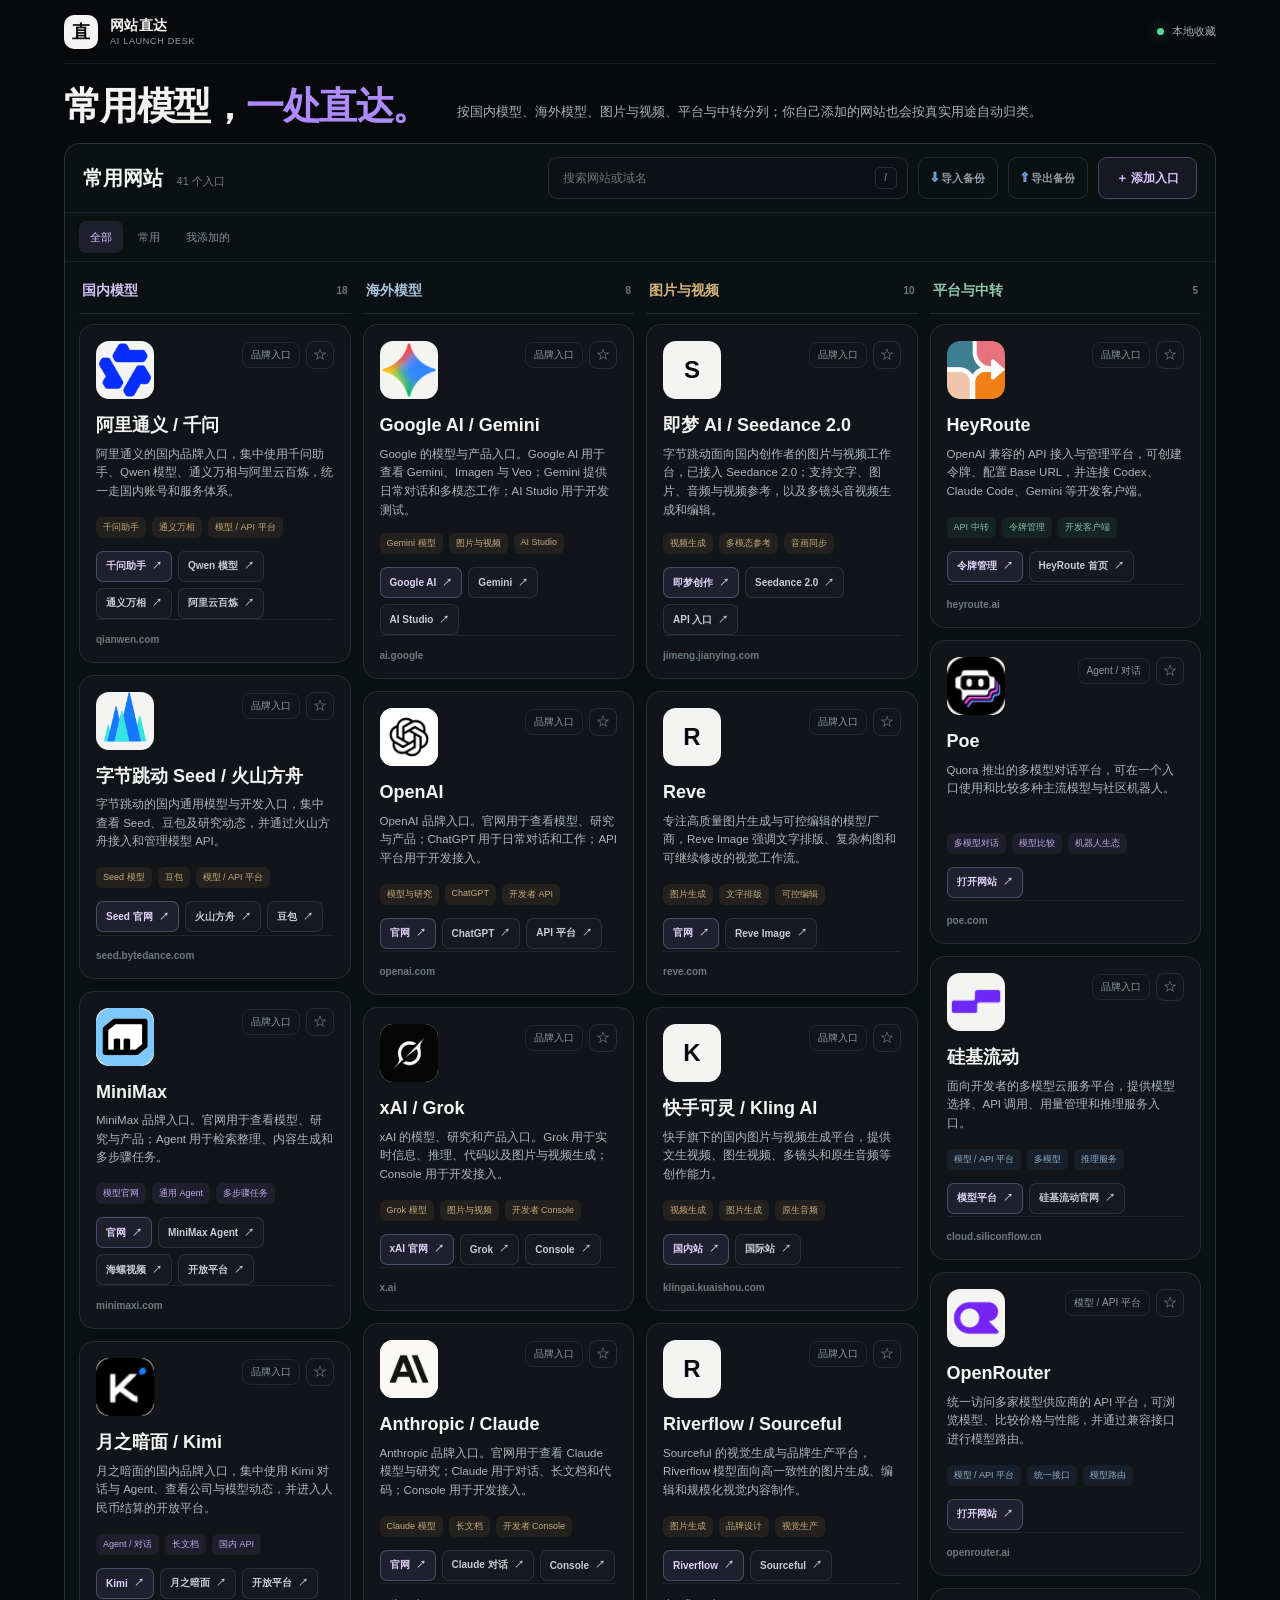
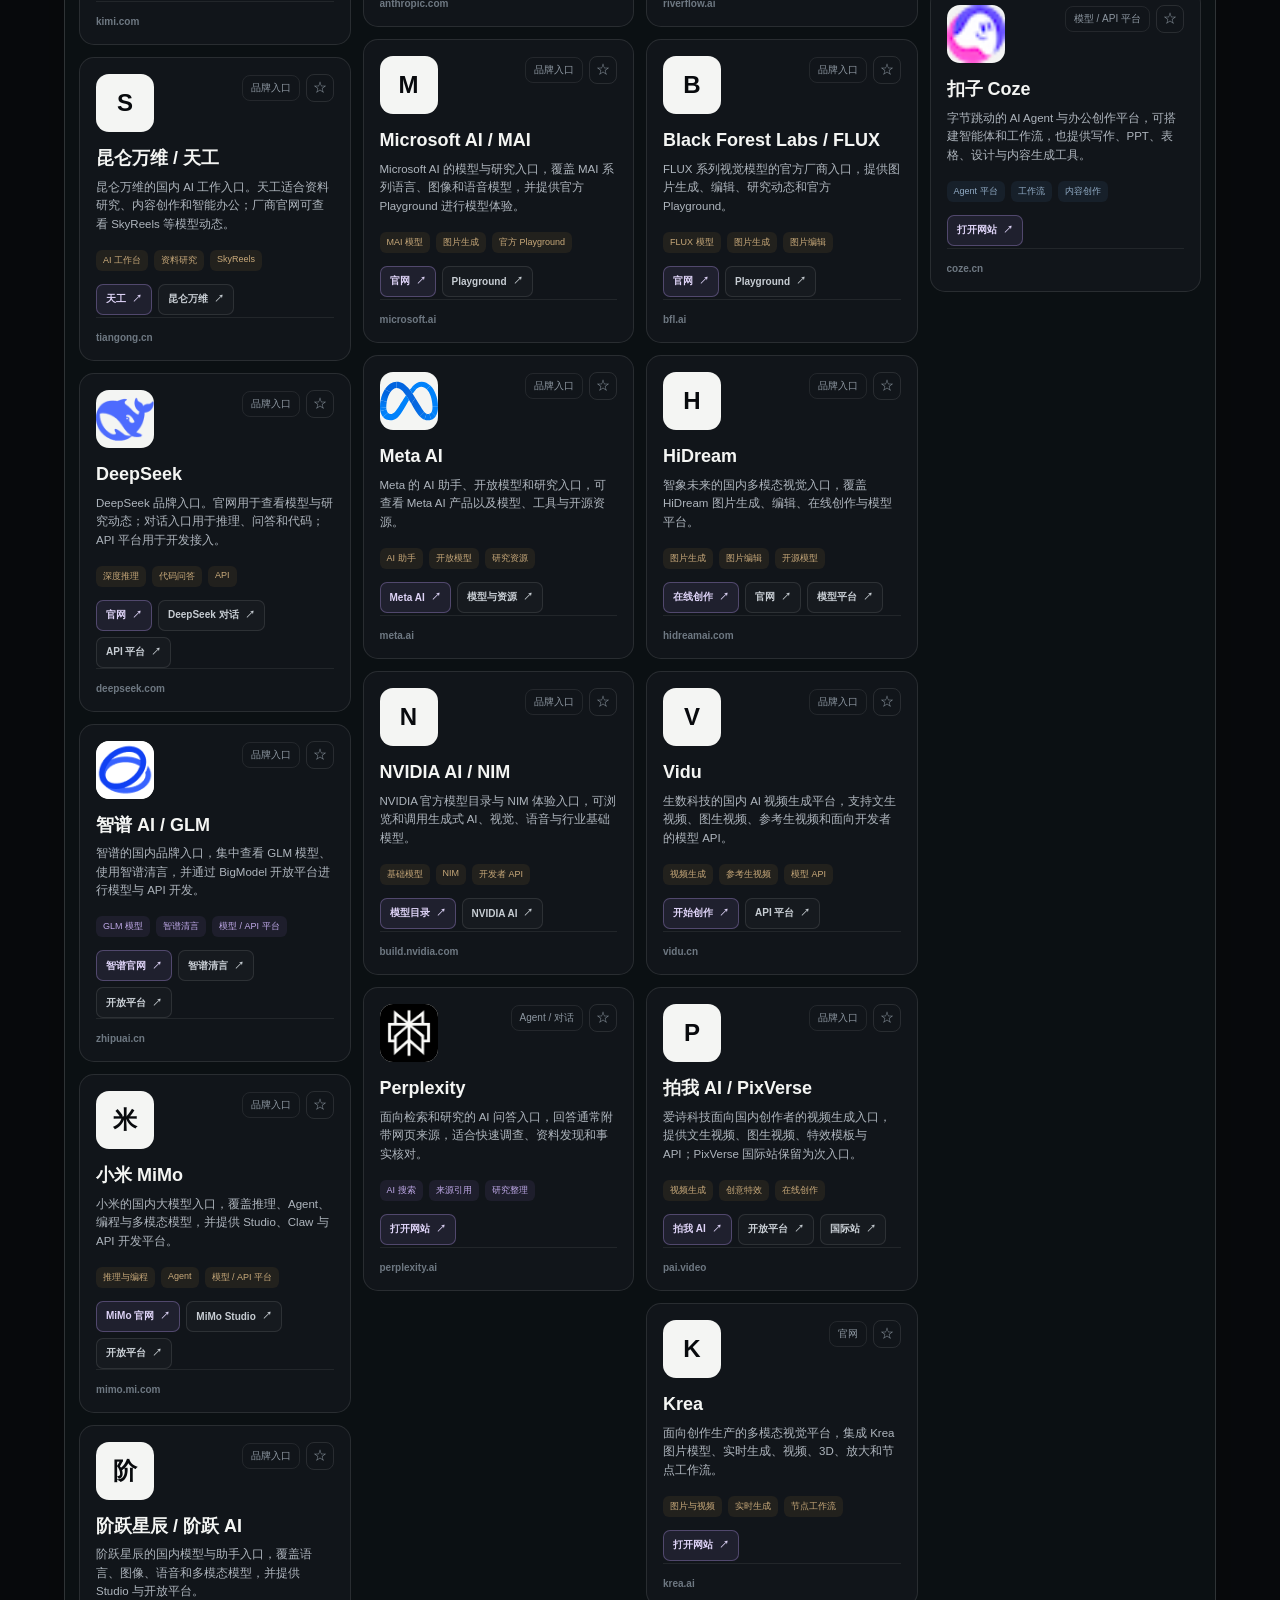
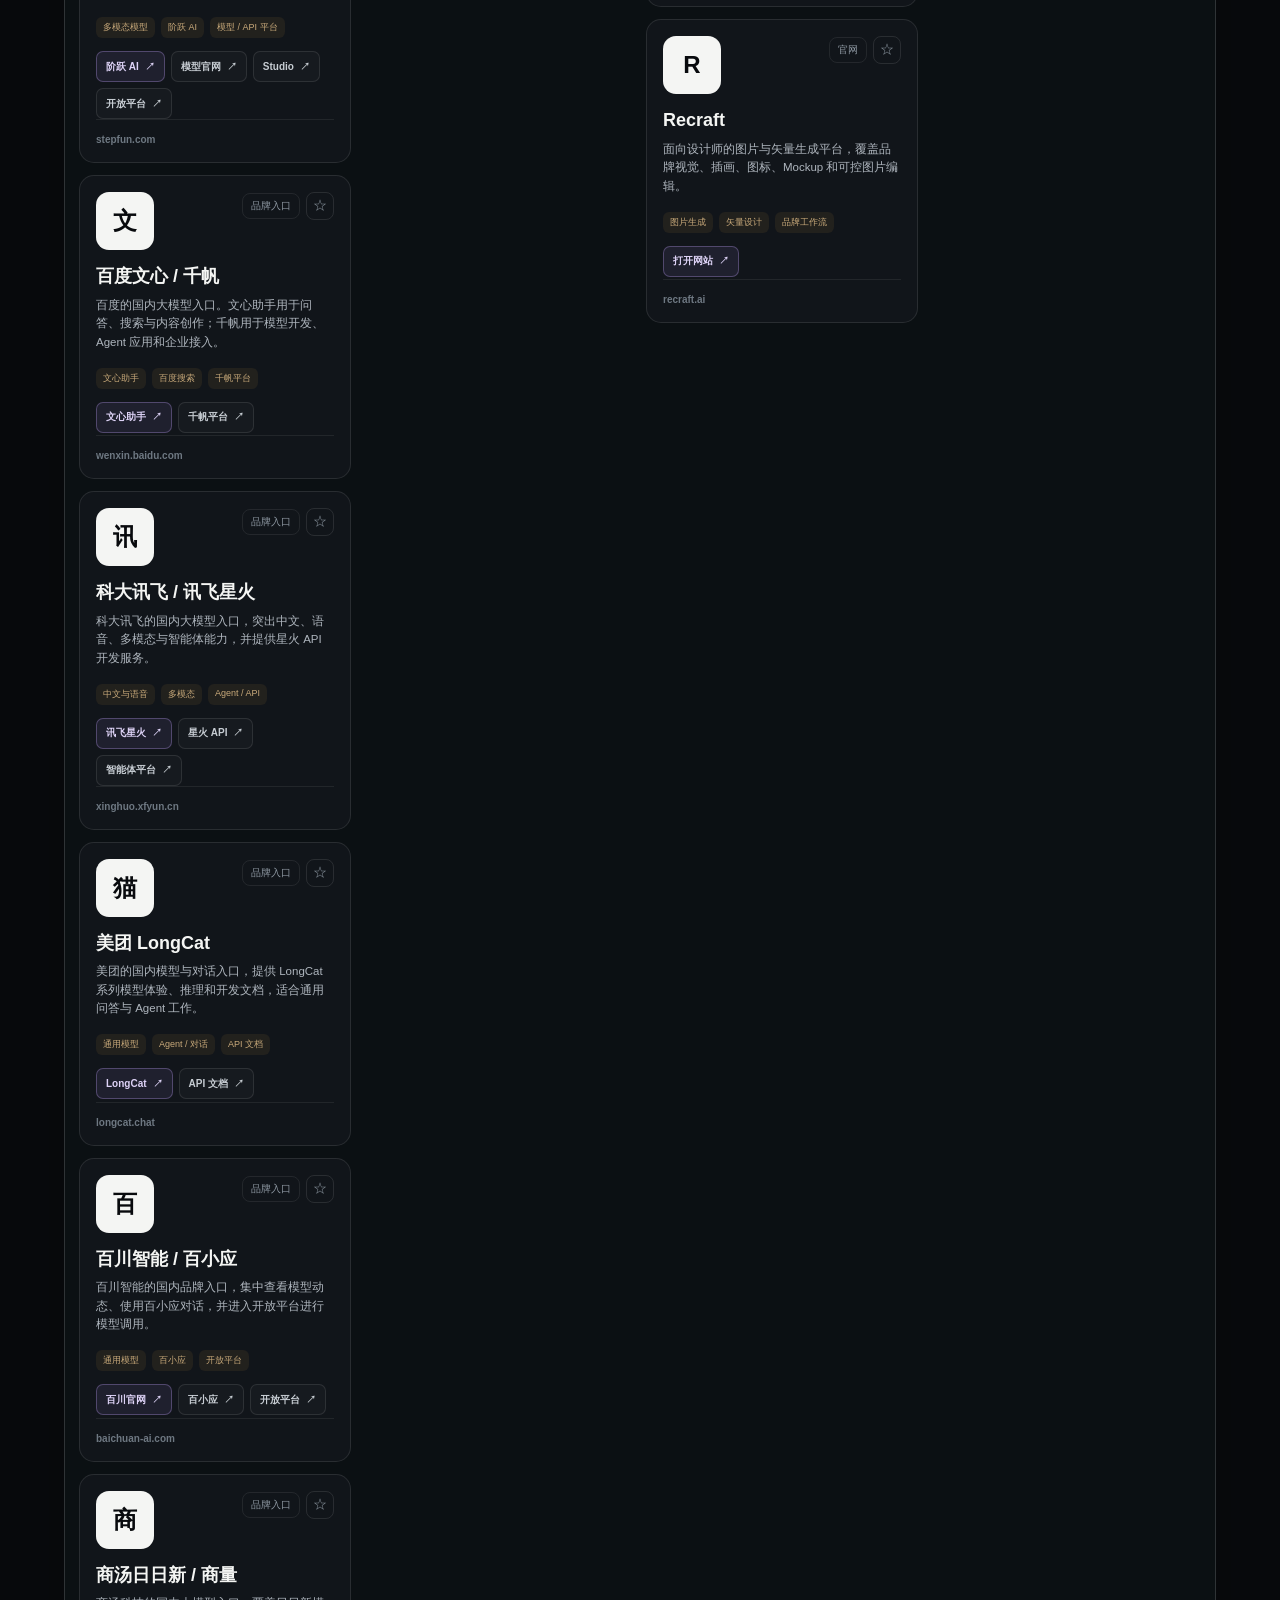
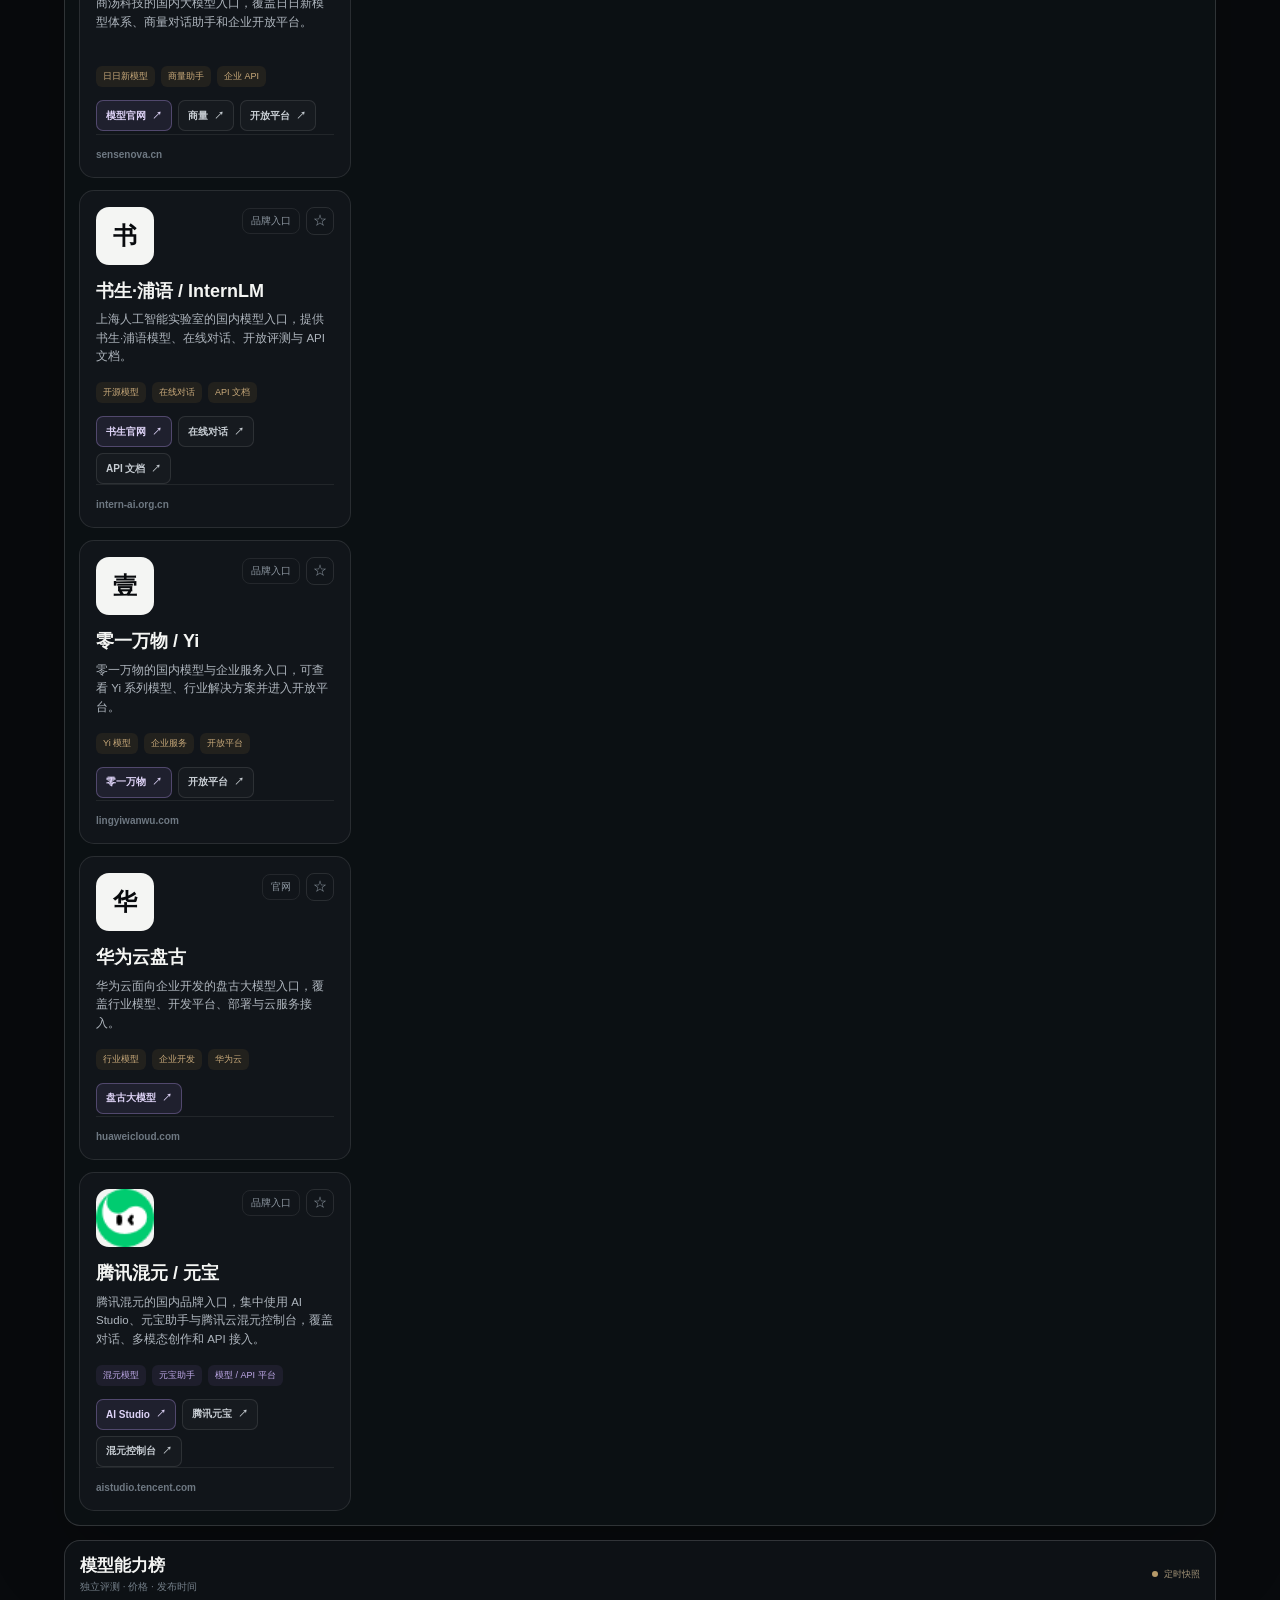
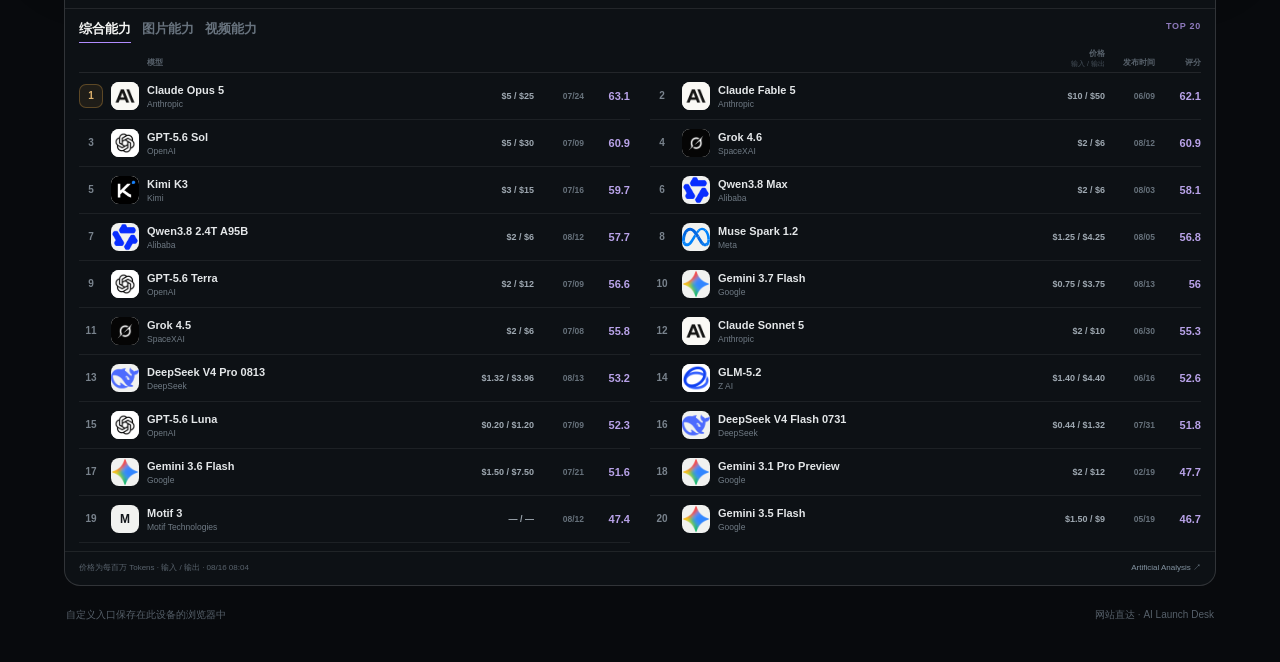
==== commit 90482244: "Publish v1.1.1: scheduled rankings refresh data + source attribution labels" ====
--- a/index.html
+++ b/index.html
@@ -1,2 +1,2 @@
-<!DOCTYPE html><html lang="zh-CN"><head><meta charSet="utf-8"/><meta name="viewport" content="width=device-width, initial-scale=1"/><link rel="preload" as="image" href="https://psstatic.cdn.bcebos.com/aife/image/baidu_ai_logo_1736910930000.png"/><link rel="preload" as="image" href="https://xinghuo.xfyun.cn/spark-icon.ico"/><link rel="preload" as="image" href="https://s3plus.meituan.net/aigc-media-resources/longcat/yeqian-logo.svg"/><link rel="preload" as="image" href="https://www.baichuan-ai.com/apple-touch-icon.png"/><link rel="preload" as="image" href="https://largemodel.sensetime.com/skin/images/logo.svg"/><link rel="preload" as="image" href="https://intern-ai.org.cn/logoIcon.png"/><link rel="preload" as="image" href="https://www.lingyiwanwu.com/favicon.svg"/><link rel="preload" as="image" href="https://res-static.hc-cdn.cn/cloudbu-site/public/product-banner-icon/AI/pangu.png"/><link rel="preload" as="image" href="/logos/sites/tencent-yuanbao.png"/><link rel="preload" as="image" href="/logos/sites/gemini.png"/><link rel="stylesheet" href="/_next/static/css/index.C3SQrp4t.css" data-rsc-css-href="/_next/static/css/index.C3SQrp4t.css" data-precedence="vite-rsc/importer-resources"/><link rel="stylesheet" href="/_next/static/css/AISiteDirectory.lpqCpHmn.css" data-precedence="vite-rsc/client-reference"/><link rel="modulepreload" fetchPriority="low" href="/_next/static/chunks/index-BcuOTCCm.js"/><script src="/_next/static/chunks/rolldown-runtime-C60lm6uB.js" type="module" async=""></script><script src="/_next/static/chunks/framework-BgSIrAUN.js" type="module" async=""></script><link rel="modulepreload" href="/_next/static/chunks/layout-segment-context-BHdIuWFX.js" crossorigin=""/><link rel="modulepreload" href="/_next/static/chunks/AISiteDirectory-C5ml9dwn.js" crossorigin=""/><link rel="preload" as="image" href="/logos/sites/openai-official.png"/><link rel="preload" as="image" href="/logos/sites/grok.png"/><link rel="preload" as="image" href="/logos/sites/anthropic-official.png"/><link rel="preload" as="image" href="https://artificialanalysis.ai/img/logos/microsoft-ai_small.svg"/><link rel="preload" as="image" href="/logos/sites/meta.svg"/><link rel="preload" as="image" href="https://artificialanalysis.ai/img/logos/nvidia_small.svg"/><link rel="preload" as="image" href="/logos/sites/perplexity.png"/><link rel="preload" as="image" href="https://lf3-lv-buz.vlabstatic.com/obj/image-lvweb-buz/common/images/dreamina-v1.ico"/><link rel="preload" as="image" href="https://artificialanalysis.ai/img/logos/reve_small.svg"/><link rel="preload" as="image" href="https://artificialanalysis.ai/img/logos/sourceful_small.svg"/><link rel="preload" as="image" href="https://klingai.kuaishou.com/favicon.ico"/><link rel="preload" as="image" href="https://www.hidreamai.com/favicon.ico"/><link rel="preload" as="image" href="https://artificialanalysis.ai/img/logos/recraftai.png"/><link rel="preload" as="image" href="https://artificialanalysis.ai/img/logos/blackforestlabs_small.svg"/><link rel="preload" as="image" href="https://www.vidu.cn/favicon.ico"/><link rel="preload" as="image" href="https://cdn.pixverseai.cn/media/pixverse/favicon.svg"/><link rel="preload" as="image" href="https://artificialanalysis.ai/img/logos/krea_small.svg"/><link rel="preload" as="image" href="/logos/sites/heyroute.svg"/><link rel="preload" as="image" href="/logos/sites/poe.png"/><link rel="preload" as="image" href="/logos/sites/siliconflow.png"/><link rel="preload" as="image" href="/logos/sites/openrouter.png"/><link rel="preload" as="image" href="/logos/sites/coze.png"/><title>网站直达 · 网站直达</title><meta name="description" content="常用 AI 网站、模型入口与实时能力榜单集中管理。"/><script>Object.assign(((self[Symbol.for("vinext.navigationRuntime")]??={bootstrap:{routeManifest:null},functions:{}}).bootstrap.rsc??={rsc:[]}),{params:{},nav:{"pathname":"/","searchParams":[]}})</script><link rel="modulepreload" href="/_next/static/chunks/index-BcuOTCCm.js" />
-</head><body><main class="_shell_mvpq7_1"><div class="_frame_mvpq7_9"><header class="_topbar_mvpq7_18"><div class="_brand_mvpq7_28"><span class="_brandMark_mvpq7_29">直</span><span><strong>网站直达</strong><small>AI LAUNCH DESK</small></span></div><span class="_localBadge_mvpq7_32"><i></i> 本地收藏</span></header><section class="_hero_mvpq7_35"><div><h1>常用模型，<strong>一处直达。</strong></h1><p>按国内模型、海外模型、图片与视频、平台与中转分列；你自己添加的网站也会按真实用途自动归类。</p></div></section><div class="_contentLayout_mvpq7_71"><section class="_directory_mvpq7_78" aria-labelledby="directory-title"><div class="_directoryToolbar_mvpq7_86"><div><h2 id="directory-title">常用网站 <small>41<!-- --> 个入口</small></h2></div><div class="_toolbarActions_mvpq7_89"><label class="_searchBox_mvpq7_62"><span class="sr-only">搜索常用网站</span><input type="search" placeholder="搜索网站或域名" value=""/><kbd>/</kbd></label><input class="_hiddenFileInput_mvpq7_93" type="file" accept=".json,application/json"/><button class="_dataButton_mvpq7_94" type="button"><span aria-hidden="true">⇩</span> <!-- -->导入备份</button><button class="_dataButton_mvpq7_94" type="button"><span aria-hidden="true">⇧</span> 导出备份</button><button class="_addButton_mvpq7_43" type="button" aria-expanded="false">＋ 添加入口</button></div></div><div class="_filters_mvpq7_99" aria-label="网站分类"><button type="button" class="_activeFilter_mvpq7_103" aria-pressed="true">全部</button><button type="button" class="" aria-pressed="false">常用</button><button type="button" class="" aria-pressed="false">我添加的</button></div><div class="_siteColumns_mvpq7_106"><section class="_siteColumn_mvpq7_106" data-section="domestic" aria-labelledby="site-section-domestic"><header class="_siteColumnHeader_mvpq7_108"><h3 id="site-section-domestic">国内模型</h3><span>18</span></header><div class="_siteColumnList_mvpq7_115"><article id="site-volcengine-ark" class="_siteCard_mvpq7_117" data-tone="amber" data-highlighted="false" data-pinned="false"><div class="_cardTopline_mvpq7_131"><span class="_siteLogo_mvpq7_133" data-tone="amber" aria-hidden="true"><img src="/logos/volcengine.png" alt=""/></span><div class="_cardTopActions_mvpq7_132"><span class="_categoryTag_mvpq7_138">品牌入口</span><button class="_pinButton_mvpq7_139" type="button" aria-pressed="false" aria-label="置顶 字节跳动 Seed / 火山方舟" title="置顶到常用"><span aria-hidden="true">☆</span></button></div></div><div class="_siteCopy_mvpq7_142"><h3>字节跳动 Seed / 火山方舟</h3><p>字节跳动的国内通用模型与开发入口，集中查看 Seed、豆包及研究动态，并通过火山方舟接入和管理模型 API。</p><div class="_capabilityTags_mvpq7_145" aria-label="字节跳动 Seed / 火山方舟 能力"><span>Seed 模型</span><span>豆包</span><span>模型 / API 平台</span></div><div class="_entryLinks_mvpq7_150" aria-label="字节跳动 Seed / 火山方舟 入口"><a href="https://seed.bytedance.com/zh/" target="_blank" rel="noreferrer" aria-label="打开 字节跳动 Seed / 火山方舟的Seed 官网">Seed 官网<!-- --> <span aria-hidden="true">↗</span></a><a href="https://www.volcengine.com/product/ark" target="_blank" rel="noreferrer" aria-label="打开 字节跳动 Seed / 火山方舟的火山方舟">火山方舟<!-- --> <span aria-hidden="true">↗</span></a><a href="https://www.doubao.com/chat/" target="_blank" rel="noreferrer" aria-label="打开 字节跳动 Seed / 火山方舟的豆包">豆包<!-- --> <span aria-hidden="true">↗</span></a></div></div><div class="_cardFooter_mvpq7_155"><small title="https://seed.bytedance.com/zh/">seed.bytedance.com</small></div></article><article id="site-minimax" class="_siteCard_mvpq7_117" data-tone="violet" data-highlighted="false" data-pinned="false"><div class="_cardTopline_mvpq7_131"><span class="_siteLogo_mvpq7_133" data-tone="violet" aria-hidden="true"><img src="/logos/minimax.png" alt=""/></span><div class="_cardTopActions_mvpq7_132"><span class="_categoryTag_mvpq7_138">品牌入口</span><button class="_pinButton_mvpq7_139" type="button" aria-pressed="false" aria-label="置顶 MiniMax" title="置顶到常用"><span aria-hidden="true">☆</span></button></div></div><div class="_siteCopy_mvpq7_142"><h3>MiniMax</h3><p>MiniMax 品牌入口。官网用于查看模型、研究与产品；Agent 用于检索整理、内容生成和多步骤任务。</p><div class="_capabilityTags_mvpq7_145" aria-label="MiniMax 能力"><span>模型官网</span><span>通用 Agent</span><span>多步骤任务</span></div><div class="_entryLinks_mvpq7_150" aria-label="MiniMax 入口"><a href="https://www.minimaxi.com/" target="_blank" rel="noreferrer" aria-label="打开 MiniMax的官网">官网<!-- --> <span aria-hidden="true">↗</span></a><a href="https://agent.minimaxi.com/" target="_blank" rel="noreferrer" aria-label="打开 MiniMax的MiniMax Agent">MiniMax Agent<!-- --> <span aria-hidden="true">↗</span></a><a href="https://hailuoai.com/" target="_blank" rel="noreferrer" aria-label="打开 MiniMax的海螺视频">海螺视频<!-- --> <span aria-hidden="true">↗</span></a><a href="https://platform.minimaxi.com/" target="_blank" rel="noreferrer" aria-label="打开 MiniMax的开放平台">开放平台<!-- --> <span aria-hidden="true">↗</span></a></div></div><div class="_cardFooter_mvpq7_155"><small title="https://www.minimaxi.com/">minimaxi.com</small></div></article><article id="site-qwen" class="_siteCard_mvpq7_117" data-tone="amber" data-highlighted="false" data-pinned="false"><div class="_cardTopline_mvpq7_131"><span class="_siteLogo_mvpq7_133" data-tone="amber" aria-hidden="true"><img src="/logos/qianwen.png" alt=""/></span><div class="_cardTopActions_mvpq7_132"><span class="_categoryTag_mvpq7_138">品牌入口</span><button class="_pinButton_mvpq7_139" type="button" aria-pressed="false" aria-label="置顶 阿里通义 / 千问" title="置顶到常用"><span aria-hidden="true">☆</span></button></div></div><div class="_siteCopy_mvpq7_142"><h3>阿里通义 / 千问</h3><p>阿里通义的国内品牌入口，集中使用千问助手、Qwen 模型、通义万相与阿里云百炼，统一走国内账号和服务体系。</p><div class="_capabilityTags_mvpq7_145" aria-label="阿里通义 / 千问 能力"><span>千问助手</span><span>通义万相</span><span>模型 / API 平台</span></div><div class="_entryLinks_mvpq7_150" aria-label="阿里通义 / 千问 入口"><a href="https://www.qianwen.com/" target="_blank" rel="noreferrer" aria-label="打开 阿里通义 / 千问的千问助手">千问助手<!-- --> <span aria-hidden="true">↗</span></a><a href="https://www.qianwenai.com/" target="_blank" rel="noreferrer" aria-label="打开 阿里通义 / 千问的Qwen 模型">Qwen 模型<!-- --> <span aria-hidden="true">↗</span></a><a href="https://tongyi.aliyun.com/wan/" target="_blank" rel="noreferrer" aria-label="打开 阿里通义 / 千问的通义万相">通义万相<!-- --> <span aria-hidden="true">↗</span></a><a href="https://bailian.console.aliyun.com/" target="_blank" rel="noreferrer" aria-label="打开 阿里通义 / 千问的阿里云百炼">阿里云百炼<!-- --> <span aria-hidden="true">↗</span></a></div></div><div class="_cardFooter_mvpq7_155"><small title="https://www.qianwen.com/">qianwen.com</small></div></article><article id="site-kimi" class="_siteCard_mvpq7_117" data-tone="violet" data-highlighted="false" data-pinned="false"><div class="_cardTopline_mvpq7_131"><span class="_siteLogo_mvpq7_133" data-tone="violet" aria-hidden="true"><img src="/logos/sites/kimi.png" alt=""/></span><div class="_cardTopActions_mvpq7_132"><span class="_categoryTag_mvpq7_138">品牌入口</span><button class="_pinButton_mvpq7_139" type="button" aria-pressed="false" aria-label="置顶 月之暗面 / Kimi" title="置顶到常用"><span aria-hidden="true">☆</span></button></div></div><div class="_siteCopy_mvpq7_142"><h3>月之暗面 / Kimi</h3><p>月之暗面的国内品牌入口，集中使用 Kimi 对话与 Agent、查看公司与模型动态，并进入人民币结算的开放平台。</p><div class="_capabilityTags_mvpq7_145" aria-label="月之暗面 / Kimi 能力"><span>Agent / 对话</span><span>长文档</span><span>国内 API</span></div><div class="_entryLinks_mvpq7_150" aria-label="月之暗面 / Kimi 入口"><a href="https://www.kimi.com/" target="_blank" rel="noreferrer" aria-label="打开 月之暗面 / Kimi的Kimi">Kimi<!-- --> <span aria-hidden="true">↗</span></a><a href="https://www.moonshot.cn/" target="_blank" rel="noreferrer" aria-label="打开 月之暗面 / Kimi的月之暗面">月之暗面<!-- --> <span aria-hidden="true">↗</span></a><a href="https://platform.kimi.com/" target="_blank" rel="noreferrer" aria-label="打开 月之暗面 / Kimi的开放平台">开放平台<!-- --> <span aria-hidden="true">↗</span></a></div></div><div class="_cardFooter_mvpq7_155"><small title="https://www.kimi.com/">kimi.com</small></div></article><article id="site-skywork-ai" class="_siteCard_mvpq7_117" data-tone="amber" data-highlighted="false" data-pinned="false"><div class="_cardTopline_mvpq7_131"><span class="_siteLogo_mvpq7_133" data-tone="amber" aria-hidden="true"><img src="https://www.tiangong.cn/favicon.ico" alt=""/></span><div class="_cardTopActions_mvpq7_132"><span class="_categoryTag_mvpq7_138">品牌入口</span><button class="_pinButton_mvpq7_139" type="button" aria-pressed="false" aria-label="置顶 昆仑万维 / 天工" title="置顶到常用"><span aria-hidden="true">☆</span></button></div></div><div class="_siteCopy_mvpq7_142"><h3>昆仑万维 / 天工</h3><p>昆仑万维的国内 AI 工作入口。天工适合资料研究、内容创作和智能办公；厂商官网可查看 SkyReels 等模型动态。</p><div class="_capabilityTags_mvpq7_145" aria-label="昆仑万维 / 天工 能力"><span>AI 工作台</span><span>资料研究</span><span>SkyReels</span></div><div class="_entryLinks_mvpq7_150" aria-label="昆仑万维 / 天工 入口"><a href="https://www.tiangong.cn/" target="_blank" rel="noreferrer" aria-label="打开 昆仑万维 / 天工的天工">天工<!-- --> <span aria-hidden="true">↗</span></a><a href="https://www1.kunlun.com/index.html" target="_blank" rel="noreferrer" aria-label="打开 昆仑万维 / 天工的昆仑万维">昆仑万维<!-- --> <span aria-hidden="true">↗</span></a></div></div><div class="_cardFooter_mvpq7_155"><small title="https://www.tiangong.cn/">tiangong.cn</small></div></article><article id="site-chatglm" class="_siteCard_mvpq7_117" data-tone="violet" data-highlighted="false" data-pinned="false"><div class="_cardTopline_mvpq7_131"><span class="_siteLogo_mvpq7_133" data-tone="violet" aria-hidden="true"><img src="/logos/sites/chatglm.png" alt=""/></span><div class="_cardTopActions_mvpq7_132"><span class="_categoryTag_mvpq7_138">品牌入口</span><button class="_pinButton_mvpq7_139" type="button" aria-pressed="false" aria-label="置顶 智谱 AI / GLM" title="置顶到常用"><span aria-hidden="true">☆</span></button></div></div><div class="_siteCopy_mvpq7_142"><h3>智谱 AI / GLM</h3><p>智谱的国内品牌入口，集中查看 GLM 模型、使用智谱清言，并通过 BigModel 开放平台进行模型与 API 开发。</p><div class="_capabilityTags_mvpq7_145" aria-label="智谱 AI / GLM 能力"><span>GLM 模型</span><span>智谱清言</span><span>模型 / API 平台</span></div><div class="_entryLinks_mvpq7_150" aria-label="智谱 AI / GLM 入口"><a href="https://www.zhipuai.cn/zh" target="_blank" rel="noreferrer" aria-label="打开 智谱 AI / GLM的智谱官网">智谱官网<!-- --> <span aria-hidden="true">↗</span></a><a href="https://chatglm.cn/" target="_blank" rel="noreferrer" aria-label="打开 智谱 AI / GLM的智谱清言">智谱清言<!-- --> <span aria-hidden="true">↗</span></a><a href="https://www.bigmodel.cn/" target="_blank" rel="noreferrer" aria-label="打开 智谱 AI / GLM的开放平台">开放平台<!-- --> <span aria-hidden="true">↗</span></a></div></div><div class="_cardFooter_mvpq7_155"><small title="https://www.zhipuai.cn/zh">zhipuai.cn</small></div></article><article id="site-deepseek" class="_siteCard_mvpq7_117" data-tone="amber" data-highlighted="false" data-pinned="false"><div class="_cardTopline_mvpq7_131"><span class="_siteLogo_mvpq7_133" data-tone="amber" aria-hidden="true"><img src="/logos/sites/deepseek-official.png" alt=""/></span><div class="_cardTopActions_mvpq7_132"><span class="_categoryTag_mvpq7_138">品牌入口</span><button class="_pinButton_mvpq7_139" type="button" aria-pressed="false" aria-label="置顶 DeepSeek" title="置顶到常用"><span aria-hidden="true">☆</span></button></div></div><div class="_siteCopy_mvpq7_142"><h3>DeepSeek</h3><p>DeepSeek 品牌入口。官网用于查看模型与研究动态；对话入口用于推理、问答和代码；API 平台用于开发接入。</p><div class="_capabilityTags_mvpq7_145" aria-label="DeepSeek 能力"><span>深度推理</span><span>代码问答</span><span>API</span></div><div class="_entryLinks_mvpq7_150" aria-label="DeepSeek 入口"><a href="https://www.deepseek.com/" target="_blank" rel="noreferrer" aria-label="打开 DeepSeek的官网">官网<!-- --> <span aria-hidden="true">↗</span></a><a href="https://chat.deepseek.com/" target="_blank" rel="noreferrer" aria-label="打开 DeepSeek的DeepSeek 对话">DeepSeek 对话<!-- --> <span aria-hidden="true">↗</span></a><a href="https://platform.deepseek.com/" target="_blank" rel="noreferrer" aria-label="打开 DeepSeek的API 平台">API 平台<!-- --> <span aria-hidden="true">↗</span></a></div></div><div class="_cardFooter_mvpq7_155"><small title="https://www.deepseek.com/">deepseek.com</small></div></article><article id="site-xiaomi-mimo" class="_siteCard_mvpq7_117" data-tone="amber" data-highlighted="false" data-pinned="false"><div class="_cardTopline_mvpq7_131"><span class="_siteLogo_mvpq7_133" data-tone="amber" aria-hidden="true"><img src="https://mimo.mi.com/favicon.png" alt=""/></span><div class="_cardTopActions_mvpq7_132"><span class="_categoryTag_mvpq7_138">品牌入口</span><button class="_pinButton_mvpq7_139" type="button" aria-pressed="false" aria-label="置顶 小米 MiMo" title="置顶到常用"><span aria-hidden="true">☆</span></button></div></div><div class="_siteCopy_mvpq7_142"><h3>小米 MiMo</h3><p>小米的国内大模型入口，覆盖推理、Agent、编程与多模态模型，并提供 Studio、Claw 与 API 开发平台。</p><div class="_capabilityTags_mvpq7_145" aria-label="小米 MiMo 能力"><span>推理与编程</span><span>Agent</span><span>模型 / API 平台</span></div><div class="_entryLinks_mvpq7_150" aria-label="小米 MiMo 入口"><a href="https://mimo.mi.com/" target="_blank" rel="noreferrer" aria-label="打开 小米 MiMo的MiMo 官网">MiMo 官网<!-- --> <span aria-hidden="true">↗</span></a><a href="https://aistudio.xiaomimimo.com/" target="_blank" rel="noreferrer" aria-label="打开 小米 MiMo的MiMo Studio">MiMo Studio<!-- --> <span aria-hidden="true">↗</span></a><a href="https://platform.xiaomimimo.com/" target="_blank" rel="noreferrer" aria-label="打开 小米 MiMo的开放平台">开放平台<!-- --> <span aria-hidden="true">↗</span></a></div></div><div class="_cardFooter_mvpq7_155"><small title="https://mimo.mi.com/">mimo.mi.com</small></div></article><article id="site-stepfun" class="_siteCard_mvpq7_117" data-tone="amber" data-highlighted="false" data-pinned="false"><div class="_cardTopline_mvpq7_131"><span class="_siteLogo_mvpq7_133" data-tone="amber" aria-hidden="true"><img src="https://www.stepfun.com/step_favicon.svg" alt=""/></span><div class="_cardTopActions_mvpq7_132"><span class="_categoryTag_mvpq7_138">品牌入口</span><button class="_pinButton_mvpq7_139" type="button" aria-pressed="false" aria-label="置顶 阶跃星辰 / 阶跃 AI" title="置顶到常用"><span aria-hidden="true">☆</span></button></div></div><div class="_siteCopy_mvpq7_142"><h3>阶跃星辰 / 阶跃 AI</h3><p>阶跃星辰的国内模型与助手入口，覆盖语言、图像、语音和多模态模型，并提供 Studio 与开放平台。</p><div class="_capabilityTags_mvpq7_145" aria-label="阶跃星辰 / 阶跃 AI 能力"><span>多模态模型</span><span>阶跃 AI</span><span>模型 / API 平台</span></div><div class="_entryLinks_mvpq7_150" aria-label="阶跃星辰 / 阶跃 AI 入口"><a href="https://chat.stepfun.com/" target="_blank" rel="noreferrer" aria-label="打开 阶跃星辰 / 阶跃 AI的阶跃 AI">阶跃 AI<!-- --> <span aria-hidden="true">↗</span></a><a href="https://www.stepfun.com/" target="_blank" rel="noreferrer" aria-label="打开 阶跃星辰 / 阶跃 AI的模型官网">模型官网<!-- --> <span aria-hidden="true">↗</span></a><a href="https://studio.stepfun.com/" target="_blank" rel="noreferrer" aria-label="打开 阶跃星辰 / 阶跃 AI的Studio">Studio<!-- --> <span aria-hidden="true">↗</span></a><a href="https://platform.stepfun.com/" target="_blank" rel="noreferrer" aria-label="打开 阶跃星辰 / 阶跃 AI的开放平台">开放平台<!-- --> <span aria-hidden="true">↗</span></a></div></div><div class="_cardFooter_mvpq7_155"><small title="https://www.stepfun.com/">stepfun.com</small></div></article><article id="site-baidu-ernie" class="_siteCard_mvpq7_117" data-tone="amber" data-highlighted="false" data-pinned="false"><div class="_cardTopline_mvpq7_131"><span class="_siteLogo_mvpq7_133" data-tone="amber" aria-hidden="true"><img src="https://psstatic.cdn.bcebos.com/aife/image/baidu_ai_logo_1736910930000.png" alt=""/></span><div class="_cardTopActions_mvpq7_132"><span class="_categoryTag_mvpq7_138">品牌入口</span><button class="_pinButton_mvpq7_139" type="button" aria-pressed="false" aria-label="置顶 百度文心 / 千帆" title="置顶到常用"><span aria-hidden="true">☆</span></button></div></div><div class="_siteCopy_mvpq7_142"><h3>百度文心 / 千帆</h3><p>百度的国内大模型入口。文心助手用于问答、搜索与内容创作；千帆用于模型开发、Agent 应用和企业接入。</p><div class="_capabilityTags_mvpq7_145" aria-label="百度文心 / 千帆 能力"><span>文心助手</span><span>百度搜索</span><span>千帆平台</span></div><div class="_entryLinks_mvpq7_150" aria-label="百度文心 / 千帆 入口"><a href="https://wenxin.baidu.com/" target="_blank" rel="noreferrer" aria-label="打开 百度文心 / 千帆的文心助手">文心助手<!-- --> <span aria-hidden="true">↗</span></a><a href="https://cloud.baidu.com/product-s/qianfan_home" target="_blank" rel="noreferrer" aria-label="打开 百度文心 / 千帆的千帆平台">千帆平台<!-- --> <span aria-hidden="true">↗</span></a></div></div><div class="_cardFooter_mvpq7_155"><small title="https://wenxin.baidu.com/">wenxin.baidu.com</small></div></article><article id="site-iflytek-spark" class="_siteCard_mvpq7_117" data-tone="amber" data-highlighted="false" data-pinned="false"><div class="_cardTopline_mvpq7_131"><span class="_siteLogo_mvpq7_133" data-tone="amber" aria-hidden="true"><img src="https://xinghuo.xfyun.cn/spark-icon.ico" alt=""/></span><div class="_cardTopActions_mvpq7_132"><span class="_categoryTag_mvpq7_138">品牌入口</span><button class="_pinButton_mvpq7_139" type="button" aria-pressed="false" aria-label="置顶 科大讯飞 / 讯飞星火" title="置顶到常用"><span aria-hidden="true">☆</span></button></div></div><div class="_siteCopy_mvpq7_142"><h3>科大讯飞 / 讯飞星火</h3><p>科大讯飞的国内大模型入口，突出中文、语音、多模态与智能体能力，并提供星火 API 开发服务。</p><div class="_capabilityTags_mvpq7_145" aria-label="科大讯飞 / 讯飞星火 能力"><span>中文与语音</span><span>多模态</span><span>Agent / API</span></div><div class="_entryLinks_mvpq7_150" aria-label="科大讯飞 / 讯飞星火 入口"><a href="https://xinghuo.xfyun.cn/" target="_blank" rel="noreferrer" aria-label="打开 科大讯飞 / 讯飞星火的讯飞星火">讯飞星火<!-- --> <span aria-hidden="true">↗</span></a><a href="https://xinghuo.xfyun.cn/sparkapi" target="_blank" rel="noreferrer" aria-label="打开 科大讯飞 / 讯飞星火的星火 API">星火 API<!-- --> <span aria-hidden="true">↗</span></a><a href="https://agent.xfyun.cn/home" target="_blank" rel="noreferrer" aria-label="打开 科大讯飞 / 讯飞星火的智能体平台">智能体平台<!-- --> <span aria-hidden="true">↗</span></a></div></div><div class="_cardFooter_mvpq7_155"><small title="https://xinghuo.xfyun.cn/">xinghuo.xfyun.cn</small></div></article><article id="site-meituan-longcat" class="_siteCard_mvpq7_117" data-tone="amber" data-highlighted="false" data-pinned="false"><div class="_cardTopline_mvpq7_131"><span class="_siteLogo_mvpq7_133" data-tone="amber" aria-hidden="true"><img src="https://s3plus.meituan.net/aigc-media-resources/longcat/yeqian-logo.svg" alt=""/></span><div class="_cardTopActions_mvpq7_132"><span class="_categoryTag_mvpq7_138">品牌入口</span><button class="_pinButton_mvpq7_139" type="button" aria-pressed="false" aria-label="置顶 美团 LongCat" title="置顶到常用"><span aria-hidden="true">☆</span></button></div></div><div class="_siteCopy_mvpq7_142"><h3>美团 LongCat</h3><p>美团的国内模型与对话入口，提供 LongCat 系列模型体验、推理和开发文档，适合通用问答与 Agent 工作。</p><div class="_capabilityTags_mvpq7_145" aria-label="美团 LongCat 能力"><span>通用模型</span><span>Agent / 对话</span><span>API 文档</span></div><div class="_entryLinks_mvpq7_150" aria-label="美团 LongCat 入口"><a href="https://longcat.chat/" target="_blank" rel="noreferrer" aria-label="打开 美团 LongCat的LongCat">LongCat<!-- --> <span aria-hidden="true">↗</span></a><a href="https://longcat.chat/platform/docs/zh/" target="_blank" rel="noreferrer" aria-label="打开 美团 LongCat的API 文档">API 文档<!-- --> <span aria-hidden="true">↗</span></a></div></div><div class="_cardFooter_mvpq7_155"><small title="https://longcat.chat/">longcat.chat</small></div></article><article id="site-baichuan-ai" class="_siteCard_mvpq7_117" data-tone="amber" data-highlighted="false" data-pinned="false"><div class="_cardTopline_mvpq7_131"><span class="_siteLogo_mvpq7_133" data-tone="amber" aria-hidden="true"><img src="https://www.baichuan-ai.com/apple-touch-icon.png" alt=""/></span><div class="_cardTopActions_mvpq7_132"><span class="_categoryTag_mvpq7_138">品牌入口</span><button class="_pinButton_mvpq7_139" type="button" aria-pressed="false" aria-label="置顶 百川智能 / 百小应" title="置顶到常用"><span aria-hidden="true">☆</span></button></div></div><div class="_siteCopy_mvpq7_142"><h3>百川智能 / 百小应</h3><p>百川智能的国内品牌入口，集中查看模型动态、使用百小应对话，并进入开放平台进行模型调用。</p><div class="_capabilityTags_mvpq7_145" aria-label="百川智能 / 百小应 能力"><span>通用模型</span><span>百小应</span><span>开放平台</span></div><div class="_entryLinks_mvpq7_150" aria-label="百川智能 / 百小应 入口"><a href="https://www.baichuan-ai.com/" target="_blank" rel="noreferrer" aria-label="打开 百川智能 / 百小应的百川官网">百川官网<!-- --> <span aria-hidden="true">↗</span></a><a href="https://yi.baichuan-ai.com/chat" target="_blank" rel="noreferrer" aria-label="打开 百川智能 / 百小应的百小应">百小应<!-- --> <span aria-hidden="true">↗</span></a><a href="https://platform.baichuan-ai.com/homePage" target="_blank" rel="noreferrer" aria-label="打开 百川智能 / 百小应的开放平台">开放平台<!-- --> <span aria-hidden="true">↗</span></a></div></div><div class="_cardFooter_mvpq7_155"><small title="https://www.baichuan-ai.com/">baichuan-ai.com</small></div></article><article id="site-sensetime-nova" class="_siteCard_mvpq7_117" data-tone="amber" data-highlighted="false" data-pinned="false"><div class="_cardTopline_mvpq7_131"><span class="_siteLogo_mvpq7_133" data-tone="amber" aria-hidden="true"><img src="https://largemodel.sensetime.com/skin/images/logo.svg" alt=""/></span><div class="_cardTopActions_mvpq7_132"><span class="_categoryTag_mvpq7_138">品牌入口</span><button class="_pinButton_mvpq7_139" type="button" aria-pressed="false" aria-label="置顶 商汤日日新 / 商量" title="置顶到常用"><span aria-hidden="true">☆</span></button></div></div><div class="_siteCopy_mvpq7_142"><h3>商汤日日新 / 商量</h3><p>商汤科技的国内大模型入口，覆盖日日新模型体系、商量对话助手和企业开放平台。</p><div class="_capabilityTags_mvpq7_145" aria-label="商汤日日新 / 商量 能力"><span>日日新模型</span><span>商量助手</span><span>企业 API</span></div><div class="_entryLinks_mvpq7_150" aria-label="商汤日日新 / 商量 入口"><a href="https://www.sensenova.cn/models" target="_blank" rel="noreferrer" aria-label="打开 商汤日日新 / 商量的模型官网">模型官网<!-- --> <span aria-hidden="true">↗</span></a><a href="https://chat.sensetime.com/" target="_blank" rel="noreferrer" aria-label="打开 商汤日日新 / 商量的商量">商量<!-- --> <span aria-hidden="true">↗</span></a><a href="https://platform.sensenova.cn/" target="_blank" rel="noreferrer" aria-label="打开 商汤日日新 / 商量的开放平台">开放平台<!-- --> <span aria-hidden="true">↗</span></a></div></div><div class="_cardFooter_mvpq7_155"><small title="https://www.sensenova.cn/models">sensenova.cn</small></div></article><article id="site-internlm" class="_siteCard_mvpq7_117" data-tone="amber" data-highlighted="false" data-pinned="false"><div class="_cardTopline_mvpq7_131"><span class="_siteLogo_mvpq7_133" data-tone="amber" aria-hidden="true"><img src="https://intern-ai.org.cn/logoIcon.png" alt=""/></span><div class="_cardTopActions_mvpq7_132"><span class="_categoryTag_mvpq7_138">品牌入口</span><button class="_pinButton_mvpq7_139" type="button" aria-pressed="false" aria-label="置顶 书生·浦语 / InternLM" title="置顶到常用"><span aria-hidden="true">☆</span></button></div></div><div class="_siteCopy_mvpq7_142"><h3>书生·浦语 / InternLM</h3><p>上海人工智能实验室的国内模型入口，提供书生·浦语模型、在线对话、开放评测与 API 文档。</p><div class="_capabilityTags_mvpq7_145" aria-label="书生·浦语 / InternLM 能力"><span>开源模型</span><span>在线对话</span><span>API 文档</span></div><div class="_entryLinks_mvpq7_150" aria-label="书生·浦语 / InternLM 入口"><a href="https://intern-ai.org.cn/home" target="_blank" rel="noreferrer" aria-label="打开 书生·浦语 / InternLM的书生官网">书生官网<!-- --> <span aria-hidden="true">↗</span></a><a href="https://chat.intern-ai.org.cn/" target="_blank" rel="noreferrer" aria-label="打开 书生·浦语 / InternLM的在线对话">在线对话<!-- --> <span aria-hidden="true">↗</span></a><a href="https://internlm.intern-ai.org.cn/api/document?lang=zh" target="_blank" rel="noreferrer" aria-label="打开 书生·浦语 / InternLM的API 文档">API 文档<!-- --> <span aria-hidden="true">↗</span></a></div></div><div class="_cardFooter_mvpq7_155"><small title="https://intern-ai.org.cn/home">intern-ai.org.cn</small></div></article><article id="site-lingyi-yi" class="_siteCard_mvpq7_117" data-tone="amber" data-highlighted="false" data-pinned="false"><div class="_cardTopline_mvpq7_131"><span class="_siteLogo_mvpq7_133" data-tone="amber" aria-hidden="true"><img src="https://www.lingyiwanwu.com/favicon.svg" alt=""/></span><div class="_cardTopActions_mvpq7_132"><span class="_categoryTag_mvpq7_138">品牌入口</span><button class="_pinButton_mvpq7_139" type="button" aria-pressed="false" aria-label="置顶 零一万物 / Yi" title="置顶到常用"><span aria-hidden="true">☆</span></button></div></div><div class="_siteCopy_mvpq7_142"><h3>零一万物 / Yi</h3><p>零一万物的国内模型与企业服务入口，可查看 Yi 系列模型、行业解决方案并进入开放平台。</p><div class="_capabilityTags_mvpq7_145" aria-label="零一万物 / Yi 能力"><span>Yi 模型</span><span>企业服务</span><span>开放平台</span></div><div class="_entryLinks_mvpq7_150" aria-label="零一万物 / Yi 入口"><a href="https://www.lingyiwanwu.com/" target="_blank" rel="noreferrer" aria-label="打开 零一万物 / Yi的零一万物">零一万物<!-- --> <span aria-hidden="true">↗</span></a><a href="https://platform.lingyiwanwu.com/" target="_blank" rel="noreferrer" aria-label="打开 零一万物 / Yi的开放平台">开放平台<!-- --> <span aria-hidden="true">↗</span></a></div></div><div class="_cardFooter_mvpq7_155"><small title="https://www.lingyiwanwu.com/">lingyiwanwu.com</small></div></article><article id="site-huawei-pangu" class="_siteCard_mvpq7_117" data-tone="amber" data-highlighted="false" data-pinned="false"><div class="_cardTopline_mvpq7_131"><span class="_siteLogo_mvpq7_133" data-tone="amber" aria-hidden="true"><img src="https://res-static.hc-cdn.cn/cloudbu-site/public/product-banner-icon/AI/pangu.png" alt=""/></span><div class="_cardTopActions_mvpq7_132"><span class="_categoryTag_mvpq7_138">官网</span><button class="_pinButton_mvpq7_139" type="button" aria-pressed="false" aria-label="置顶 华为云盘古" title="置顶到常用"><span aria-hidden="true">☆</span></button></div></div><div class="_siteCopy_mvpq7_142"><h3>华为云盘古</h3><p>华为云面向企业开发的盘古大模型入口，覆盖行业模型、开发平台、部署与云服务接入。</p><div class="_capabilityTags_mvpq7_145" aria-label="华为云盘古 能力"><span>行业模型</span><span>企业开发</span><span>华为云</span></div><div class="_entryLinks_mvpq7_150" aria-label="华为云盘古 入口"><a href="https://www.huaweicloud.com/product/pangu" target="_blank" rel="noreferrer" aria-label="打开 华为云盘古的盘古大模型">盘古大模型<!-- --> <span aria-hidden="true">↗</span></a></div></div><div class="_cardFooter_mvpq7_155"><small title="https://www.huaweicloud.com/product/pangu">huaweicloud.com</small></div></article><article id="site-tencent-yuanbao" class="_siteCard_mvpq7_117" data-tone="violet" data-highlighted="false" data-pinned="false"><div class="_cardTopline_mvpq7_131"><span class="_siteLogo_mvpq7_133" data-tone="violet" aria-hidden="true"><img src="/logos/sites/tencent-yuanbao.png" alt=""/></span><div class="_cardTopActions_mvpq7_132"><span class="_categoryTag_mvpq7_138">品牌入口</span><button class="_pinButton_mvpq7_139" type="button" aria-pressed="false" aria-label="置顶 腾讯混元 / 元宝" title="置顶到常用"><span aria-hidden="true">☆</span></button></div></div><div class="_siteCopy_mvpq7_142"><h3>腾讯混元 / 元宝</h3><p>腾讯混元的国内品牌入口，集中使用 AI Studio、元宝助手与腾讯云混元控制台，覆盖对话、多模态创作和 API 接入。</p><div class="_capabilityTags_mvpq7_145" aria-label="腾讯混元 / 元宝 能力"><span>混元模型</span><span>元宝助手</span><span>模型 / API 平台</span></div><div class="_entryLinks_mvpq7_150" aria-label="腾讯混元 / 元宝 入口"><a href="https://aistudio.tencent.com/" target="_blank" rel="noreferrer" aria-label="打开 腾讯混元 / 元宝的AI Studio">AI Studio<!-- --> <span aria-hidden="true">↗</span></a><a href="https://yuanbao.tencent.com/" target="_blank" rel="noreferrer" aria-label="打开 腾讯混元 / 元宝的腾讯元宝">腾讯元宝<!-- --> <span aria-hidden="true">↗</span></a><a href="https://console.cloud.tencent.com/hunyuan" target="_blank" rel="noreferrer" aria-label="打开 腾讯混元 / 元宝的混元控制台">混元控制台<!-- --> <span aria-hidden="true">↗</span></a></div></div><div class="_cardFooter_mvpq7_155"><small title="https://aistudio.tencent.com/">aistudio.tencent.com</small></div></article></div></section><section class="_siteColumn_mvpq7_106" data-section="global" aria-labelledby="site-section-global"><header class="_siteColumnHeader_mvpq7_108"><h3 id="site-section-global">海外模型</h3><span>8</span></header><div class="_siteColumnList_mvpq7_115"><article id="site-gemini" class="_siteCard_mvpq7_117" data-tone="amber" data-highlighted="false" data-pinned="false"><div class="_cardTopline_mvpq7_131"><span class="_siteLogo_mvpq7_133" data-tone="amber" aria-hidden="true"><img src="/logos/sites/gemini.png" alt=""/></span><div class="_cardTopActions_mvpq7_132"><span class="_categoryTag_mvpq7_138">品牌入口</span><button class="_pinButton_mvpq7_139" type="button" aria-pressed="false" aria-label="置顶 Google AI / Gemini" title="置顶到常用"><span aria-hidden="true">☆</span></button></div></div><div class="_siteCopy_mvpq7_142"><h3>Google AI / Gemini</h3><p>Google 的模型与产品入口。Google AI 用于查看 Gemini、Imagen 与 Veo；Gemini 提供日常对话和多模态工作；AI Studio 用于开发测试。</p><div class="_capabilityTags_mvpq7_145" aria-label="Google AI / Gemini 能力"><span>Gemini 模型</span><span>图片与视频</span><span>AI Studio</span></div><div class="_entryLinks_mvpq7_150" aria-label="Google AI / Gemini 入口"><a href="https://ai.google/" target="_blank" rel="noreferrer" aria-label="打开 Google AI / Gemini的Google AI">Google AI<!-- --> <span aria-hidden="true">↗</span></a><a href="https://gemini.google.com/app" target="_blank" rel="noreferrer" aria-label="打开 Google AI / Gemini的Gemini">Gemini<!-- --> <span aria-hidden="true">↗</span></a><a href="https://aistudio.google.com/" target="_blank" rel="noreferrer" aria-label="打开 Google AI / Gemini的AI Studio">AI Studio<!-- --> <span aria-hidden="true">↗</span></a></div></div><div class="_cardFooter_mvpq7_155"><small title="https://ai.google/">ai.google</small></div></article><article id="site-openai" class="_siteCard_mvpq7_117" data-tone="amber" data-highlighted="false" data-pinned="false"><div class="_cardTopline_mvpq7_131"><span class="_siteLogo_mvpq7_133" data-tone="amber" aria-hidden="true"><img src="/logos/sites/openai-official.png" alt=""/></span><div class="_cardTopActions_mvpq7_132"><span class="_categoryTag_mvpq7_138">品牌入口</span><button class="_pinButton_mvpq7_139" type="button" aria-pressed="false" aria-label="置顶 OpenAI" title="置顶到常用"><span aria-hidden="true">☆</span></button></div></div><div class="_siteCopy_mvpq7_142"><h3>OpenAI</h3><p>OpenAI 品牌入口。官网用于查看模型、研究与产品；ChatGPT 用于日常对话和工作；API 平台用于开发接入。</p><div class="_capabilityTags_mvpq7_145" aria-label="OpenAI 能力"><span>模型与研究</span><span>ChatGPT</span><span>开发者 API</span></div><div class="_entryLinks_mvpq7_150" aria-label="OpenAI 入口"><a href="https://openai.com/" target="_blank" rel="noreferrer" aria-label="打开 OpenAI的官网">官网<!-- --> <span aria-hidden="true">↗</span></a><a href="https://chatgpt.com/" target="_blank" rel="noreferrer" aria-label="打开 OpenAI的ChatGPT">ChatGPT<!-- --> <span aria-hidden="true">↗</span></a><a href="https://platform.openai.com/" target="_blank" rel="noreferrer" aria-label="打开 OpenAI的API 平台">API 平台<!-- --> <span aria-hidden="true">↗</span></a></div></div><div class="_cardFooter_mvpq7_155"><small title="https://openai.com/">openai.com</small></div></article><article id="site-grok" class="_siteCard_mvpq7_117" data-tone="amber" data-highlighted="false" data-pinned="false"><div class="_cardTopline_mvpq7_131"><span class="_siteLogo_mvpq7_133" data-tone="amber" aria-hidden="true"><img src="/logos/sites/grok.png" alt=""/></span><div class="_cardTopActions_mvpq7_132"><span class="_categoryTag_mvpq7_138">品牌入口</span><button class="_pinButton_mvpq7_139" type="button" aria-pressed="false" aria-label="置顶 xAI / Grok" title="置顶到常用"><span aria-hidden="true">☆</span></button></div></div><div class="_siteCopy_mvpq7_142"><h3>xAI / Grok</h3><p>xAI 的模型、研究和产品入口。Grok 用于实时信息、推理、代码以及图片与视频生成；Console 用于开发接入。</p><div class="_capabilityTags_mvpq7_145" aria-label="xAI / Grok 能力"><span>Grok 模型</span><span>图片与视频</span><span>开发者 Console</span></div><div class="_entryLinks_mvpq7_150" aria-label="xAI / Grok 入口"><a href="https://x.ai/" target="_blank" rel="noreferrer" aria-label="打开 xAI / Grok的xAI 官网">xAI 官网<!-- --> <span aria-hidden="true">↗</span></a><a href="https://grok.com/" target="_blank" rel="noreferrer" aria-label="打开 xAI / Grok的Grok">Grok<!-- --> <span aria-hidden="true">↗</span></a><a href="https://console.x.ai/" target="_blank" rel="noreferrer" aria-label="打开 xAI / Grok的Console">Console<!-- --> <span aria-hidden="true">↗</span></a></div></div><div class="_cardFooter_mvpq7_155"><small title="https://x.ai/">x.ai</small></div></article><article id="site-anthropic" class="_siteCard_mvpq7_117" data-tone="amber" data-highlighted="false" data-pinned="false"><div class="_cardTopline_mvpq7_131"><span class="_siteLogo_mvpq7_133" data-tone="amber" aria-hidden="true"><img src="/logos/sites/anthropic-official.png" alt=""/></span><div class="_cardTopActions_mvpq7_132"><span class="_categoryTag_mvpq7_138">品牌入口</span><button class="_pinButton_mvpq7_139" type="button" aria-pressed="false" aria-label="置顶 Anthropic / Claude" title="置顶到常用"><span aria-hidden="true">☆</span></button></div></div><div class="_siteCopy_mvpq7_142"><h3>Anthropic / Claude</h3><p>Anthropic 品牌入口。官网用于查看 Claude 模型与研究；Claude 用于对话、长文档和代码；Console 用于开发接入。</p><div class="_capabilityTags_mvpq7_145" aria-label="Anthropic / Claude 能力"><span>Claude 模型</span><span>长文档</span><span>开发者 Console</span></div><div class="_entryLinks_mvpq7_150" aria-label="Anthropic / Claude 入口"><a href="https://www.anthropic.com/" target="_blank" rel="noreferrer" aria-label="打开 Anthropic / Claude的官网">官网<!-- --> <span aria-hidden="true">↗</span></a><a href="https://claude.ai/" target="_blank" rel="noreferrer" aria-label="打开 Anthropic / Claude的Claude 对话">Claude 对话<!-- --> <span aria-hidden="true">↗</span></a><a href="https://platform.claude.com/" target="_blank" rel="noreferrer" aria-label="打开 Anthropic / Claude的Console">Console<!-- --> <span aria-hidden="true">↗</span></a></div></div><div class="_cardFooter_mvpq7_155"><small title="https://www.anthropic.com/">anthropic.com</small></div></article><article id="site-microsoft-ai" class="_siteCard_mvpq7_117" data-tone="amber" data-highlighted="false" data-pinned="false"><div class="_cardTopline_mvpq7_131"><span class="_siteLogo_mvpq7_133" data-tone="amber" aria-hidden="true"><img src="https://artificialanalysis.ai/img/logos/microsoft-ai_small.svg" alt=""/></span><div class="_cardTopActions_mvpq7_132"><span class="_categoryTag_mvpq7_138">品牌入口</span><button class="_pinButton_mvpq7_139" type="button" aria-pressed="false" aria-label="置顶 Microsoft AI / MAI" title="置顶到常用"><span aria-hidden="true">☆</span></button></div></div><div class="_siteCopy_mvpq7_142"><h3>Microsoft AI / MAI</h3><p>Microsoft AI 的模型与研究入口，覆盖 MAI 系列语言、图像和语音模型，并提供官方 Playground 进行模型体验。</p><div class="_capabilityTags_mvpq7_145" aria-label="Microsoft AI / MAI 能力"><span>MAI 模型</span><span>图片生成</span><span>官方 Playground</span></div><div class="_entryLinks_mvpq7_150" aria-label="Microsoft AI / MAI 入口"><a href="https://microsoft.ai/" target="_blank" rel="noreferrer" aria-label="打开 Microsoft AI / MAI的官网">官网<!-- --> <span aria-hidden="true">↗</span></a><a href="https://playground.microsoft.ai/" target="_blank" rel="noreferrer" aria-label="打开 Microsoft AI / MAI的Playground">Playground<!-- --> <span aria-hidden="true">↗</span></a></div></div><div class="_cardFooter_mvpq7_155"><small title="https://microsoft.ai/">microsoft.ai</small></div></article><article id="site-meta-ai" class="_siteCard_mvpq7_117" data-tone="amber" data-highlighted="false" data-pinned="false"><div class="_cardTopline_mvpq7_131"><span class="_siteLogo_mvpq7_133" data-tone="amber" aria-hidden="true"><img src="/logos/sites/meta.svg" alt=""/></span><div class="_cardTopActions_mvpq7_132"><span class="_categoryTag_mvpq7_138">品牌入口</span><button class="_pinButton_mvpq7_139" type="button" aria-pressed="false" aria-label="置顶 Meta AI" title="置顶到常用"><span aria-hidden="true">☆</span></button></div></div><div class="_siteCopy_mvpq7_142"><h3>Meta AI</h3><p>Meta 的 AI 助手、开放模型和研究入口，可查看 Meta AI 产品以及模型、工具与开源资源。</p><div class="_capabilityTags_mvpq7_145" aria-label="Meta AI 能力"><span>AI 助手</span><span>开放模型</span><span>研究资源</span></div><div class="_entryLinks_mvpq7_150" aria-label="Meta AI 入口"><a href="https://www.meta.ai/" target="_blank" rel="noreferrer" aria-label="打开 Meta AI的Meta AI">Meta AI<!-- --> <span aria-hidden="true">↗</span></a><a href="https://ai.meta.com/resources/models-and-libraries/" target="_blank" rel="noreferrer" aria-label="打开 Meta AI的模型与资源">模型与资源<!-- --> <span aria-hidden="true">↗</span></a></div></div><div class="_cardFooter_mvpq7_155"><small title="https://www.meta.ai/">meta.ai</small></div></article><article id="site-nvidia-ai" class="_siteCard_mvpq7_117" data-tone="amber" data-highlighted="false" data-pinned="false"><div class="_cardTopline_mvpq7_131"><span class="_siteLogo_mvpq7_133" data-tone="amber" aria-hidden="true"><img src="https://artificialanalysis.ai/img/logos/nvidia_small.svg" alt=""/></span><div class="_cardTopActions_mvpq7_132"><span class="_categoryTag_mvpq7_138">品牌入口</span><button class="_pinButton_mvpq7_139" type="button" aria-pressed="false" aria-label="置顶 NVIDIA AI / NIM" title="置顶到常用"><span aria-hidden="true">☆</span></button></div></div><div class="_siteCopy_mvpq7_142"><h3>NVIDIA AI / NIM</h3><p>NVIDIA 官方模型目录与 NIM 体验入口，可浏览和调用生成式 AI、视觉、语音与行业基础模型。</p><div class="_capabilityTags_mvpq7_145" aria-label="NVIDIA AI / NIM 能力"><span>基础模型</span><span>NIM</span><span>开发者 API</span></div><div class="_entryLinks_mvpq7_150" aria-label="NVIDIA AI / NIM 入口"><a href="https://build.nvidia.com/" target="_blank" rel="noreferrer" aria-label="打开 NVIDIA AI / NIM的模型目录">模型目录<!-- --> <span aria-hidden="true">↗</span></a><a href="https://www.nvidia.com/en-us/ai-data-science/foundation-models/" target="_blank" rel="noreferrer" aria-label="打开 NVIDIA AI / NIM的NVIDIA AI">NVIDIA AI<!-- --> <span aria-hidden="true">↗</span></a></div></div><div class="_cardFooter_mvpq7_155"><small title="https://build.nvidia.com/">build.nvidia.com</small></div></article><article id="site-perplexity" class="_siteCard_mvpq7_117" data-tone="violet" data-highlighted="false" data-pinned="false"><div class="_cardTopline_mvpq7_131"><span class="_siteLogo_mvpq7_133" data-tone="violet" aria-hidden="true"><img src="/logos/sites/perplexity.png" alt=""/></span><div class="_cardTopActions_mvpq7_132"><span class="_categoryTag_mvpq7_138">Agent / 对话</span><button class="_pinButton_mvpq7_139" type="button" aria-pressed="false" aria-label="置顶 Perplexity" title="置顶到常用"><span aria-hidden="true">☆</span></button></div></div><div class="_siteCopy_mvpq7_142"><h3>Perplexity</h3><p>面向检索和研究的 AI 问答入口，回答通常附带网页来源，适合快速调查、资料发现和事实核对。</p><div class="_capabilityTags_mvpq7_145" aria-label="Perplexity 能力"><span>AI 搜索</span><span>来源引用</span><span>研究整理</span></div><div class="_entryLinks_mvpq7_150" aria-label="Perplexity 入口"><a href="https://www.perplexity.ai/" target="_blank" rel="noreferrer" aria-label="打开 Perplexity的打开网站">打开网站<!-- --> <span aria-hidden="true">↗</span></a></div></div><div class="_cardFooter_mvpq7_155"><small title="https://www.perplexity.ai/">perplexity.ai</small></div></article></div></section><section class="_siteColumn_mvpq7_106" data-section="media" aria-labelledby="site-section-media"><header class="_siteColumnHeader_mvpq7_108"><h3 id="site-section-media">图片与视频</h3><span>10</span></header><div class="_siteColumnList_mvpq7_115"><article id="site-seedance-2" class="_siteCard_mvpq7_117" data-tone="amber" data-highlighted="false" data-pinned="false"><div class="_cardTopline_mvpq7_131"><span class="_siteLogo_mvpq7_133" data-tone="amber" aria-hidden="true"><img src="https://lf3-lv-buz.vlabstatic.com/obj/image-lvweb-buz/common/images/dreamina-v1.ico" alt=""/></span><div class="_cardTopActions_mvpq7_132"><span class="_categoryTag_mvpq7_138">品牌入口</span><button class="_pinButton_mvpq7_139" type="button" aria-pressed="false" aria-label="置顶 即梦 AI / Seedance 2.0" title="置顶到常用"><span aria-hidden="true">☆</span></button></div></div><div class="_siteCopy_mvpq7_142"><h3>即梦 AI / Seedance 2.0</h3><p>字节跳动面向国内创作者的图片与视频工作台，已接入 Seedance 2.0；支持文字、图片、音频与视频参考，以及多镜头音视频生成和编辑。</p><div class="_capabilityTags_mvpq7_145" aria-label="即梦 AI / Seedance 2.0 能力"><span>视频生成</span><span>多模态参考</span><span>音画同步</span></div><div class="_entryLinks_mvpq7_150" aria-label="即梦 AI / Seedance 2.0 入口"><a href="https://jimeng.jianying.com/" target="_blank" rel="noreferrer" aria-label="打开 即梦 AI / Seedance 2.0的即梦创作">即梦创作<!-- --> <span aria-hidden="true">↗</span></a><a href="https://seed.bytedance.com/zh/seedance2_0" target="_blank" rel="noreferrer" aria-label="打开 即梦 AI / Seedance 2.0的Seedance 2.0">Seedance 2.0<!-- --> <span aria-hidden="true">↗</span></a><a href="https://ai.volcengine.com/activity/seedance2?infrom=100001.100.103" target="_blank" rel="noreferrer" aria-label="打开 即梦 AI / Seedance 2.0的API 入口">API 入口<!-- --> <span aria-hidden="true">↗</span></a></div></div><div class="_cardFooter_mvpq7_155"><small title="https://jimeng.jianying.com/">jimeng.jianying.com</small></div></article><article id="site-reve" class="_siteCard_mvpq7_117" data-tone="amber" data-highlighted="false" data-pinned="false"><div class="_cardTopline_mvpq7_131"><span class="_siteLogo_mvpq7_133" data-tone="amber" aria-hidden="true"><img src="https://artificialanalysis.ai/img/logos/reve_small.svg" alt=""/></span><div class="_cardTopActions_mvpq7_132"><span class="_categoryTag_mvpq7_138">品牌入口</span><button class="_pinButton_mvpq7_139" type="button" aria-pressed="false" aria-label="置顶 Reve" title="置顶到常用"><span aria-hidden="true">☆</span></button></div></div><div class="_siteCopy_mvpq7_142"><h3>Reve</h3><p>专注高质量图片生成与可控编辑的模型厂商，Reve Image 强调文字排版、复杂构图和可继续修改的视觉工作流。</p><div class="_capabilityTags_mvpq7_145" aria-label="Reve 能力"><span>图片生成</span><span>文字排版</span><span>可控编辑</span></div><div class="_entryLinks_mvpq7_150" aria-label="Reve 入口"><a href="https://reve.com/" target="_blank" rel="noreferrer" aria-label="打开 Reve的官网">官网<!-- --> <span aria-hidden="true">↗</span></a><a href="https://app.reve.com/?id=ReveImage" target="_blank" rel="noreferrer" aria-label="打开 Reve的Reve Image">Reve Image<!-- --> <span aria-hidden="true">↗</span></a></div></div><div class="_cardFooter_mvpq7_155"><small title="https://reve.com/">reve.com</small></div></article><article id="site-riverflow" class="_siteCard_mvpq7_117" data-tone="amber" data-highlighted="false" data-pinned="false"><div class="_cardTopline_mvpq7_131"><span class="_siteLogo_mvpq7_133" data-tone="amber" aria-hidden="true"><img src="https://artificialanalysis.ai/img/logos/sourceful_small.svg" alt=""/></span><div class="_cardTopActions_mvpq7_132"><span class="_categoryTag_mvpq7_138">品牌入口</span><button class="_pinButton_mvpq7_139" type="button" aria-pressed="false" aria-label="置顶 Riverflow / Sourceful" title="置顶到常用"><span aria-hidden="true">☆</span></button></div></div><div class="_siteCopy_mvpq7_142"><h3>Riverflow / Sourceful</h3><p>Sourceful 的视觉生成与品牌生产平台，Riverflow 模型面向高一致性的图片生成、编辑和规模化视觉内容制作。</p><div class="_capabilityTags_mvpq7_145" aria-label="Riverflow / Sourceful 能力"><span>图片生成</span><span>品牌设计</span><span>视觉生产</span></div><div class="_entryLinks_mvpq7_150" aria-label="Riverflow / Sourceful 入口"><a href="https://www.riverflow.ai/" target="_blank" rel="noreferrer" aria-label="打开 Riverflow / Sourceful的Riverflow">Riverflow<!-- --> <span aria-hidden="true">↗</span></a><a href="https://www.sourceful.com/" target="_blank" rel="noreferrer" aria-label="打开 Riverflow / Sourceful的Sourceful">Sourceful<!-- --> <span aria-hidden="true">↗</span></a></div></div><div class="_cardFooter_mvpq7_155"><small title="https://www.riverflow.ai/">riverflow.ai</small></div></article><article id="site-kling-ai" class="_siteCard_mvpq7_117" data-tone="amber" data-highlighted="false" data-pinned="false"><div class="_cardTopline_mvpq7_131"><span class="_siteLogo_mvpq7_133" data-tone="amber" aria-hidden="true"><img src="https://klingai.kuaishou.com/favicon.ico" alt=""/></span><div class="_cardTopActions_mvpq7_132"><span class="_categoryTag_mvpq7_138">品牌入口</span><button class="_pinButton_mvpq7_139" type="button" aria-pressed="false" aria-label="置顶 快手可灵 / Kling AI" title="置顶到常用"><span aria-hidden="true">☆</span></button></div></div><div class="_siteCopy_mvpq7_142"><h3>快手可灵 / Kling AI</h3><p>快手旗下的国内图片与视频生成平台，提供文生视频、图生视频、多镜头和原生音频等创作能力。</p><div class="_capabilityTags_mvpq7_145" aria-label="快手可灵 / Kling AI 能力"><span>视频生成</span><span>图片生成</span><span>原生音频</span></div><div class="_entryLinks_mvpq7_150" aria-label="快手可灵 / Kling AI 入口"><a href="https://klingai.kuaishou.com/" target="_blank" rel="noreferrer" aria-label="打开 快手可灵 / Kling AI的国内站">国内站<!-- --> <span aria-hidden="true">↗</span></a><a href="https://klingai.com/" target="_blank" rel="noreferrer" aria-label="打开 快手可灵 / Kling AI的国际站">国际站<!-- --> <span aria-hidden="true">↗</span></a></div></div><div class="_cardFooter_mvpq7_155"><small title="https://klingai.kuaishou.com/">klingai.kuaishou.com</small></div></article><article id="site-hidream" class="_siteCard_mvpq7_117" data-tone="amber" data-highlighted="false" data-pinned="false"><div class="_cardTopline_mvpq7_131"><span class="_siteLogo_mvpq7_133" data-tone="amber" aria-hidden="true"><img src="https://www.hidreamai.com/favicon.ico" alt=""/></span><div class="_cardTopActions_mvpq7_132"><span class="_categoryTag_mvpq7_138">品牌入口</span><button class="_pinButton_mvpq7_139" type="button" aria-pressed="false" aria-label="置顶 HiDream" title="置顶到常用"><span aria-hidden="true">☆</span></button></div></div><div class="_siteCopy_mvpq7_142"><h3>HiDream</h3><p>智象未来的国内多模态视觉入口，覆盖 HiDream 图片生成、编辑、在线创作与模型平台。</p><div class="_capabilityTags_mvpq7_145" aria-label="HiDream 能力"><span>图片生成</span><span>图片编辑</span><span>开源模型</span></div><div class="_entryLinks_mvpq7_150" aria-label="HiDream 入口"><a href="https://hidreamai.com/studio" target="_blank" rel="noreferrer" aria-label="打开 HiDream的在线创作">在线创作<!-- --> <span aria-hidden="true">↗</span></a><a href="https://www.hidreamai.com/home" target="_blank" rel="noreferrer" aria-label="打开 HiDream的官网">官网<!-- --> <span aria-hidden="true">↗</span></a><a href="https://www.hidreamai.com/platform/login" target="_blank" rel="noreferrer" aria-label="打开 HiDream的模型平台">模型平台<!-- --> <span aria-hidden="true">↗</span></a></div></div><div class="_cardFooter_mvpq7_155"><small title="https://hidreamai.com/studio">hidreamai.com</small></div></article><article id="site-recraft" class="_siteCard_mvpq7_117" data-tone="amber" data-highlighted="false" data-pinned="false"><div class="_cardTopline_mvpq7_131"><span class="_siteLogo_mvpq7_133" data-tone="amber" aria-hidden="true"><img src="https://artificialanalysis.ai/img/logos/recraftai.png" alt=""/></span><div class="_cardTopActions_mvpq7_132"><span class="_categoryTag_mvpq7_138">官网</span><button class="_pinButton_mvpq7_139" type="button" aria-pressed="false" aria-label="置顶 Recraft" title="置顶到常用"><span aria-hidden="true">☆</span></button></div></div><div class="_siteCopy_mvpq7_142"><h3>Recraft</h3><p>面向设计师的图片与矢量生成平台，覆盖品牌视觉、插画、图标、Mockup 和可控图片编辑。</p><div class="_capabilityTags_mvpq7_145" aria-label="Recraft 能力"><span>图片生成</span><span>矢量设计</span><span>品牌工作流</span></div><div class="_entryLinks_mvpq7_150" aria-label="Recraft 入口"><a href="https://www.recraft.ai/" target="_blank" rel="noreferrer" aria-label="打开 Recraft的打开网站">打开网站<!-- --> <span aria-hidden="true">↗</span></a></div></div><div class="_cardFooter_mvpq7_155"><small title="https://www.recraft.ai/">recraft.ai</small></div></article><article id="site-black-forest-labs" class="_siteCard_mvpq7_117" data-tone="amber" data-highlighted="false" data-pinned="false"><div class="_cardTopline_mvpq7_131"><span class="_siteLogo_mvpq7_133" data-tone="amber" aria-hidden="true"><img src="https://artificialanalysis.ai/img/logos/blackforestlabs_small.svg" alt=""/></span><div class="_cardTopActions_mvpq7_132"><span class="_categoryTag_mvpq7_138">品牌入口</span><button class="_pinButton_mvpq7_139" type="button" aria-pressed="false" aria-label="置顶 Black Forest Labs / FLUX" title="置顶到常用"><span aria-hidden="true">☆</span></button></div></div><div class="_siteCopy_mvpq7_142"><h3>Black Forest Labs / FLUX</h3><p>FLUX 系列视觉模型的官方厂商入口，提供图片生成、编辑、研究动态和官方 Playground。</p><div class="_capabilityTags_mvpq7_145" aria-label="Black Forest Labs / FLUX 能力"><span>FLUX 模型</span><span>图片生成</span><span>图片编辑</span></div><div class="_entryLinks_mvpq7_150" aria-label="Black Forest Labs / FLUX 入口"><a href="https://bfl.ai/" target="_blank" rel="noreferrer" aria-label="打开 Black Forest Labs / FLUX的官网">官网<!-- --> <span aria-hidden="true">↗</span></a><a href="https://playground.bfl.ai/" target="_blank" rel="noreferrer" aria-label="打开 Black Forest Labs / FLUX的Playground">Playground<!-- --> <span aria-hidden="true">↗</span></a></div></div><div class="_cardFooter_mvpq7_155"><small title="https://bfl.ai/">bfl.ai</small></div></article><article id="site-vidu" class="_siteCard_mvpq7_117" data-tone="amber" data-highlighted="false" data-pinned="false"><div class="_cardTopline_mvpq7_131"><span class="_siteLogo_mvpq7_133" data-tone="amber" aria-hidden="true"><img src="https://www.vidu.cn/favicon.ico" alt=""/></span><div class="_cardTopActions_mvpq7_132"><span class="_categoryTag_mvpq7_138">品牌入口</span><button class="_pinButton_mvpq7_139" type="button" aria-pressed="false" aria-label="置顶 Vidu" title="置顶到常用"><span aria-hidden="true">☆</span></button></div></div><div class="_siteCopy_mvpq7_142"><h3>Vidu</h3><p>生数科技的国内 AI 视频生成平台，支持文生视频、图生视频、参考生视频和面向开发者的模型 API。</p><div class="_capabilityTags_mvpq7_145" aria-label="Vidu 能力"><span>视频生成</span><span>参考生视频</span><span>模型 API</span></div><div class="_entryLinks_mvpq7_150" aria-label="Vidu 入口"><a href="https://www.vidu.cn/" target="_blank" rel="noreferrer" aria-label="打开 Vidu的开始创作">开始创作<!-- --> <span aria-hidden="true">↗</span></a><a href="https://platform.vidu.cn/" target="_blank" rel="noreferrer" aria-label="打开 Vidu的API 平台">API 平台<!-- --> <span aria-hidden="true">↗</span></a></div></div><div class="_cardFooter_mvpq7_155"><small title="https://www.vidu.cn/">vidu.cn</small></div></article><article id="site-pixverse" class="_siteCard_mvpq7_117" data-tone="amber" data-highlighted="false" data-pinned="false"><div class="_cardTopline_mvpq7_131"><span class="_siteLogo_mvpq7_133" data-tone="amber" aria-hidden="true"><img src="https://cdn.pixverseai.cn/media/pixverse/favicon.svg" alt=""/></span><div class="_cardTopActions_mvpq7_132"><span class="_categoryTag_mvpq7_138">品牌入口</span><button class="_pinButton_mvpq7_139" type="button" aria-pressed="false" aria-label="置顶 拍我 AI / PixVerse" title="置顶到常用"><span aria-hidden="true">☆</span></button></div></div><div class="_siteCopy_mvpq7_142"><h3>拍我 AI / PixVerse</h3><p>爱诗科技面向国内创作者的视频生成入口，提供文生视频、图生视频、特效模板与 API；PixVerse 国际站保留为次入口。</p><div class="_capabilityTags_mvpq7_145" aria-label="拍我 AI / PixVerse 能力"><span>视频生成</span><span>创意特效</span><span>在线创作</span></div><div class="_entryLinks_mvpq7_150" aria-label="拍我 AI / PixVerse 入口"><a href="https://pai.video/" target="_blank" rel="noreferrer" aria-label="打开 拍我 AI / PixVerse的拍我 AI">拍我 AI<!-- --> <span aria-hidden="true">↗</span></a><a href="https://platform.pai.video/" target="_blank" rel="noreferrer" aria-label="打开 拍我 AI / PixVerse的开放平台">开放平台<!-- --> <span aria-hidden="true">↗</span></a><a href="https://pixverse.ai/" target="_blank" rel="noreferrer" aria-label="打开 拍我 AI / PixVerse的国际站">国际站<!-- --> <span aria-hidden="true">↗</span></a></div></div><div class="_cardFooter_mvpq7_155"><small title="https://pai.video/">pai.video</small></div></article><article id="site-krea" class="_siteCard_mvpq7_117" data-tone="amber" data-highlighted="false" data-pinned="false"><div class="_cardTopline_mvpq7_131"><span class="_siteLogo_mvpq7_133" data-tone="amber" aria-hidden="true"><img src="https://artificialanalysis.ai/img/logos/krea_small.svg" alt=""/></span><div class="_cardTopActions_mvpq7_132"><span class="_categoryTag_mvpq7_138">官网</span><button class="_pinButton_mvpq7_139" type="button" aria-pressed="false" aria-label="置顶 Krea" title="置顶到常用"><span aria-hidden="true">☆</span></button></div></div><div class="_siteCopy_mvpq7_142"><h3>Krea</h3><p>面向创作生产的多模态视觉平台，集成 Krea 图片模型、实时生成、视频、3D、放大和节点工作流。</p><div class="_capabilityTags_mvpq7_145" aria-label="Krea 能力"><span>图片与视频</span><span>实时生成</span><span>节点工作流</span></div><div class="_entryLinks_mvpq7_150" aria-label="Krea 入口"><a href="https://www.krea.ai/" target="_blank" rel="noreferrer" aria-label="打开 Krea的打开网站">打开网站<!-- --> <span aria-hidden="true">↗</span></a></div></div><div class="_cardFooter_mvpq7_155"><small title="https://www.krea.ai/">krea.ai</small></div></article></div></section><section class="_siteColumn_mvpq7_106" data-section="platform" aria-labelledby="site-section-platform"><header class="_siteColumnHeader_mvpq7_108"><h3 id="site-section-platform">平台与中转</h3><span>5</span></header><div class="_siteColumnList_mvpq7_115"><article id="site-heyroute" class="_siteCard_mvpq7_117" data-tone="green" data-highlighted="false" data-pinned="false"><div class="_cardTopline_mvpq7_131"><span class="_siteLogo_mvpq7_133" data-tone="green" aria-hidden="true"><img src="/logos/sites/heyroute.svg" alt=""/></span><div class="_cardTopActions_mvpq7_132"><span class="_categoryTag_mvpq7_138">品牌入口</span><button class="_pinButton_mvpq7_139" type="button" aria-pressed="false" aria-label="置顶 HeyRoute" title="置顶到常用"><span aria-hidden="true">☆</span></button></div></div><div class="_siteCopy_mvpq7_142"><h3>HeyRoute</h3><p>OpenAI 兼容的 API 接入与管理平台，可创建令牌、配置 Base URL，并连接 Codex、Claude Code、Gemini 等开发客户端。</p><div class="_capabilityTags_mvpq7_145" aria-label="HeyRoute 能力"><span>API 中转</span><span>令牌管理</span><span>开发客户端</span></div><div class="_entryLinks_mvpq7_150" aria-label="HeyRoute 入口"><a href="https://heyroute.ai/console/token" target="_blank" rel="noreferrer" aria-label="打开 HeyRoute的令牌管理">令牌管理<!-- --> <span aria-hidden="true">↗</span></a><a href="https://heyroute.ai/" target="_blank" rel="noreferrer" aria-label="打开 HeyRoute的HeyRoute 首页">HeyRoute 首页<!-- --> <span aria-hidden="true">↗</span></a></div></div><div class="_cardFooter_mvpq7_155"><small title="https://heyroute.ai/console/token">heyroute.ai</small></div></article><article id="site-poe" class="_siteCard_mvpq7_117" data-tone="violet" data-highlighted="false" data-pinned="false"><div class="_cardTopline_mvpq7_131"><span class="_siteLogo_mvpq7_133" data-tone="violet" aria-hidden="true"><img src="/logos/sites/poe.png" alt=""/></span><div class="_cardTopActions_mvpq7_132"><span class="_categoryTag_mvpq7_138">Agent / 对话</span><button class="_pinButton_mvpq7_139" type="button" aria-pressed="false" aria-label="置顶 Poe" title="置顶到常用"><span aria-hidden="true">☆</span></button></div></div><div class="_siteCopy_mvpq7_142"><h3>Poe</h3><p>Quora 推出的多模型对话平台，可在一个入口使用和比较多种主流模型与社区机器人。</p><div class="_capabilityTags_mvpq7_145" aria-label="Poe 能力"><span>多模型对话</span><span>模型比较</span><span>机器人生态</span></div><div class="_entryLinks_mvpq7_150" aria-label="Poe 入口"><a href="https://poe.com/" target="_blank" rel="noreferrer" aria-label="打开 Poe的打开网站">打开网站<!-- --> <span aria-hidden="true">↗</span></a></div></div><div class="_cardFooter_mvpq7_155"><small title="https://poe.com/">poe.com</small></div></article><article id="site-siliconflow" class="_siteCard_mvpq7_117" data-tone="blue" data-highlighted="false" data-pinned="false"><div class="_cardTopline_mvpq7_131"><span class="_siteLogo_mvpq7_133" data-tone="blue" aria-hidden="true"><img src="/logos/sites/siliconflow.png" alt=""/></span><div class="_cardTopActions_mvpq7_132"><span class="_categoryTag_mvpq7_138">品牌入口</span><button class="_pinButton_mvpq7_139" type="button" aria-pressed="false" aria-label="置顶 硅基流动" title="置顶到常用"><span aria-hidden="true">☆</span></button></div></div><div class="_siteCopy_mvpq7_142"><h3>硅基流动</h3><p>面向开发者的多模型云服务平台，提供模型选择、API 调用、用量管理和推理服务入口。</p><div class="_capabilityTags_mvpq7_145" aria-label="硅基流动 能力"><span>模型 / API 平台</span><span>多模型</span><span>推理服务</span></div><div class="_entryLinks_mvpq7_150" aria-label="硅基流动 入口"><a href="https://cloud.siliconflow.cn/" target="_blank" rel="noreferrer" aria-label="打开 硅基流动的模型平台">模型平台<!-- --> <span aria-hidden="true">↗</span></a><a href="https://www.siliconflow.cn/" target="_blank" rel="noreferrer" aria-label="打开 硅基流动的硅基流动官网">硅基流动官网<!-- --> <span aria-hidden="true">↗</span></a></div></div><div class="_cardFooter_mvpq7_155"><small title="https://cloud.siliconflow.cn/">cloud.siliconflow.cn</small></div></article><article id="site-openrouter" class="_siteCard_mvpq7_117" data-tone="blue" data-highlighted="false" data-pinned="false"><div class="_cardTopline_mvpq7_131"><span class="_siteLogo_mvpq7_133" data-tone="blue" aria-hidden="true"><img src="/logos/sites/openrouter.png" alt=""/></span><div class="_cardTopActions_mvpq7_132"><span class="_categoryTag_mvpq7_138">模型 / API 平台</span><button class="_pinButton_mvpq7_139" type="button" aria-pressed="false" aria-label="置顶 OpenRouter" title="置顶到常用"><span aria-hidden="true">☆</span></button></div></div><div class="_siteCopy_mvpq7_142"><h3>OpenRouter</h3><p>统一访问多家模型供应商的 API 平台，可浏览模型、比较价格与性能，并通过兼容接口进行模型路由。</p><div class="_capabilityTags_mvpq7_145" aria-label="OpenRouter 能力"><span>模型 / API 平台</span><span>统一接口</span><span>模型路由</span></div><div class="_entryLinks_mvpq7_150" aria-label="OpenRouter 入口"><a href="https://openrouter.ai/" target="_blank" rel="noreferrer" aria-label="打开 OpenRouter的打开网站">打开网站<!-- --> <span aria-hidden="true">↗</span></a></div></div><div class="_cardFooter_mvpq7_155"><small title="https://openrouter.ai/">openrouter.ai</small></div></article><article id="site-coze" class="_siteCard_mvpq7_117" data-tone="blue" data-highlighted="false" data-pinned="false"><div class="_cardTopline_mvpq7_131"><span class="_siteLogo_mvpq7_133" data-tone="blue" aria-hidden="true"><img src="/logos/sites/coze.png" alt=""/></span><div class="_cardTopActions_mvpq7_132"><span class="_categoryTag_mvpq7_138">模型 / API 平台</span><button class="_pinButton_mvpq7_139" type="button" aria-pressed="false" aria-label="置顶 扣子 Coze" title="置顶到常用"><span aria-hidden="true">☆</span></button></div></div><div class="_siteCopy_mvpq7_142"><h3>扣子 Coze</h3><p>字节跳动的 AI Agent 与办公创作平台，可搭建智能体和工作流，也提供写作、PPT、表格、设计与内容生成工具。</p><div class="_capabilityTags_mvpq7_145" aria-label="扣子 Coze 能力"><span>Agent 平台</span><span>工作流</span><span>内容创作</span></div><div class="_entryLinks_mvpq7_150" aria-label="扣子 Coze 入口"><a href="https://www.coze.cn/" target="_blank" rel="noreferrer" aria-label="打开 扣子 Coze的打开网站">打开网站<!-- --> <span aria-hidden="true">↗</span></a></div></div><div class="_cardFooter_mvpq7_155"><small title="https://www.coze.cn/">coze.cn</small></div></article></div></section></div></section><aside class="_rankingRail_mvpq7_161" aria-labelledby="ranking-title" aria-busy="true"><div class="_rankingRailHeader_mvpq7_173"><div><h2 id="ranking-title">模型能力榜</h2><p>独立评测 · 价格 · 发布时间</p></div><span class="_liveMark_mvpq7_176" data-snapshot="true"><i></i> <!-- -->更新中</span></div><section class="_rankingGroup_mvpq7_180" aria-label="综合能力排行榜"><div class="_rankingHeading_mvpq7_182"><div class="_rankingTabs_mvpq7_159" aria-label="模型能力榜分类"><button type="button" aria-pressed="true">综合能力</button><button type="button" aria-pressed="false">图片能力</button><button type="button" aria-pressed="false">视频能力</button></div><span>TOP <!-- -->20</span></div><div class="_rankingColumns_mvpq7_188" aria-hidden="true"><span>模型</span><span class="_rankingPriceHeading_mvpq7_191" title="每百万 Tokens 的输入 / 输出价格">价格<small>输入 / 输出</small></span><span>发布时间</span><span>评分</span></div><ol class="_rankingList_mvpq7_192"><li class="" data-new-release="false"><button class="_rankRowButton_mvpq7_159" type="button" aria-expanded="false" aria-label="Claude Opus 5，排名 1，评分 60.7，查看 Anthropic / Claude 快捷入口"><span class="_rankNumber_mvpq7_198">1</span><span class="_vendorLogo_mvpq7_200" aria-hidden="true"><img src="/logos/sites/anthropic-official.png" alt=""/></span><span class="_rankIdentity_mvpq7_203"><strong title="Claude Opus 5 (max)">Claude Opus 5</strong><span>Anthropic</span></span><span class="_rankPrice_mvpq7_207" title="每百万 Tokens 的输入 / 输出价格">$5 / $25</span><time title="模型发布日期 2026-07-24 · 近一个月发布" dateTime="2026-07-24" data-latest="true" data-new="false">07/24</time><span class="_rankScore_mvpq7_206">60.7</span></button></li><li class="" data-new-release="false"><button class="_rankRowButton_mvpq7_159" type="button" aria-expanded="false" aria-label="Claude Fable 5，排名 2，评分 59.9，查看 Anthropic / Claude 快捷入口"><span class="_rankNumber_mvpq7_198">2</span><span class="_vendorLogo_mvpq7_200" aria-hidden="true"><img src="/logos/sites/anthropic-official.png" alt=""/></span><span class="_rankIdentity_mvpq7_203"><strong title="Claude Fable 5 (with fallback)">Claude Fable 5</strong><span>Anthropic</span></span><span class="_rankPrice_mvpq7_207" title="每百万 Tokens 的输入 / 输出价格">$10 / $50</span><time title="模型发布日期 2026-06-09" dateTime="2026-06-09" data-latest="false" data-new="false">06/09</time><span class="_rankScore_mvpq7_206">59.9</span></button></li><li class="" data-new-release="false"><button class="_rankRowButton_mvpq7_159" type="button" aria-expanded="false" aria-label="GPT-5.6 Sol，排名 3，评分 58.9，查看 OpenAI 快捷入口"><span class="_rankNumber_mvpq7_198">3</span><span class="_vendorLogo_mvpq7_200" aria-hidden="true"><img src="/logos/sites/openai-official.png" alt=""/></span><span class="_rankIdentity_mvpq7_203"><strong title="GPT-5.6 Sol (max)">GPT-5.6 Sol</strong><span>OpenAI</span></span><span class="_rankPrice_mvpq7_207" title="每百万 Tokens 的输入 / 输出价格">$5 / $30</span><time title="模型发布日期 2026-07-09" dateTime="2026-07-09" data-latest="false" data-new="false">07/09</time><span class="_rankScore_mvpq7_206">58.9</span></button></li><li class="" data-new-release="false"><button class="_rankRowButton_mvpq7_159" type="button" aria-expanded="false" aria-label="Kimi K3，排名 4，评分 57.1，查看 月之暗面 / Kimi 快捷入口"><span class="_rankNumber_mvpq7_198">4</span><span class="_vendorLogo_mvpq7_200" aria-hidden="true"><img src="/logos/sites/kimi.png" alt=""/></span><span class="_rankIdentity_mvpq7_203"><strong title="Kimi K3 (max)">Kimi K3</strong><span>Kimi</span></span><span class="_rankPrice_mvpq7_207" title="每百万 Tokens 的输入 / 输出价格">$3 / $15</span><time title="模型发布日期 2026-07-16 · 近一个月发布" dateTime="2026-07-16" data-latest="true" data-new="false">07/16</time><span class="_rankScore_mvpq7_206">57.1</span></button></li><li class="" data-new-release="false"><button class="_rankRowButton_mvpq7_159" type="button" aria-expanded="false" aria-label="GPT-5.6 Terra，排名 5，评分 55.2，查看 OpenAI 快捷入口"><span class="_rankNumber_mvpq7_198">5</span><span class="_vendorLogo_mvpq7_200" aria-hidden="true"><img src="/logos/sites/openai-official.png" alt=""/></span><span class="_rankIdentity_mvpq7_203"><strong title="GPT-5.6 Terra (max)">GPT-5.6 Terra</strong><span>OpenAI</span></span><span class="_rankPrice_mvpq7_207" title="每百万 Tokens 的输入 / 输出价格">$2 / $12</span><time title="模型发布日期 2026-07-09" dateTime="2026-07-09" data-latest="false" data-new="false">07/09</time><span class="_rankScore_mvpq7_206">55.2</span></button></li><li class="" data-new-release="false"><button class="_rankRowButton_mvpq7_159" type="button" aria-expanded="false" aria-label="Grok 4.5，排名 6，评分 53.8，查看 xAI / Grok 快捷入口"><span class="_rankNumber_mvpq7_198">6</span><span class="_vendorLogo_mvpq7_200" aria-hidden="true"><img src="/logos/sites/grok.png" alt=""/></span><span class="_rankIdentity_mvpq7_203"><strong title="Grok 4.5 (high)">Grok 4.5</strong><span>SpaceXAI</span></span><span class="_rankPrice_mvpq7_207" title="每百万 Tokens 的输入 / 输出价格">$2 / $6</span><time title="模型发布日期 2026-07-08" dateTime="2026-07-08" data-latest="false" data-new="false">07/08</time><span class="_rankScore_mvpq7_206">53.8</span></button></li><li class="" data-new-release="false"><button class="_rankRowButton_mvpq7_159" type="button" aria-expanded="false" aria-label="Claude Sonnet 5，排名 7，评分 53.4，查看 Anthropic / Claude 快捷入口"><span class="_rankNumber_mvpq7_198">7</span><span class="_vendorLogo_mvpq7_200" aria-hidden="true"><img src="/logos/sites/anthropic-official.png" alt=""/></span><span class="_rankIdentity_mvpq7_203"><strong title="Claude Sonnet 5 (max)">Claude Sonnet 5</strong><span>Anthropic</span></span><span class="_rankPrice_mvpq7_207" title="每百万 Tokens 的输入 / 输出价格">$2 / $10</span><time title="模型发布日期 2026-06-30" dateTime="2026-06-30" data-latest="false" data-new="false">06/30</time><span class="_rankScore_mvpq7_206">53.4</span></button></li><li class="" data-new-release="false"><button class="_rankRowButton_mvpq7_159" type="button" aria-expanded="false" aria-label="GPT-5.6 Luna，排名 8，评分 51.2，查看 OpenAI 快捷入口"><span class="_rankNumber_mvpq7_198">8</span><span class="_vendorLogo_mvpq7_200" aria-hidden="true"><img src="/logos/sites/openai-official.png" alt=""/></span><span class="_rankIdentity_mvpq7_203"><strong title="GPT-5.6 Luna (max)">GPT-5.6 Luna</strong><span>OpenAI</span></span><span class="_rankPrice_mvpq7_207" title="每百万 Tokens 的输入 / 输出价格">$0.20 / $1.20</span><time title="模型发布日期 2026-07-09" dateTime="2026-07-09" data-latest="false" data-new="false">07/09</time><span class="_rankScore_mvpq7_206">51.2</span></button></li><li class="" data-new-release="false"><button class="_rankRowButton_mvpq7_159" type="button" aria-expanded="false" aria-label="GLM-5.2，排名 9，评分 51.1，查看 智谱 AI / GLM 快捷入口"><span class="_rankNumber_mvpq7_198">9</span><span class="_vendorLogo_mvpq7_200" aria-hidden="true"><img src="/logos/sites/chatglm.png" alt=""/></span><span class="_rankIdentity_mvpq7_203"><strong title="GLM-5.2 (max)">GLM-5.2</strong><span>Z AI</span></span><span class="_rankPrice_mvpq7_207" title="每百万 Tokens 的输入 / 输出价格">$1.40 / $4.40</span><time title="模型发布日期 2026-06-16" dateTime="2026-06-16" data-latest="false" data-new="false">06/16</time><span class="_rankScore_mvpq7_206">51.1</span></button></li><li class="" data-new-release="false"><button class="_rankRowButton_mvpq7_159" type="button" aria-expanded="false" aria-label="Muse Spark 1.1，排名 10，评分 50.6，查看 Meta AI 快捷入口"><span class="_rankNumber_mvpq7_198">10</span><span class="_vendorLogo_mvpq7_200" aria-hidden="true"><img src="/logos/sites/meta.svg" alt=""/></span><span class="_rankIdentity_mvpq7_203"><strong title="Muse Spark 1.1 (xhigh)">Muse Spark 1.1</strong><span>Meta</span></span><span class="_rankPrice_mvpq7_207" title="每百万 Tokens 的输入 / 输出价格">$1.25 / $4.25</span><time title="模型发布日期 2026-07-09" dateTime="2026-07-09" data-latest="false" data-new="false">07/09</time><span class="_rankScore_mvpq7_206">50.6</span></button></li><li class="" data-new-release="false"><button class="_rankRowButton_mvpq7_159" type="button" aria-expanded="false" aria-label="Gemini 3.5 Flash，排名 11，评分 50.2，查看 Google AI / Gemini 快捷入口"><span class="_rankNumber_mvpq7_198">11</span><span class="_vendorLogo_mvpq7_200" aria-hidden="true"><img src="/logos/sites/gemini.png" alt=""/></span><span class="_rankIdentity_mvpq7_203"><strong title="Gemini 3.5 Flash">Gemini 3.5 Flash</strong><span>Google</span></span><span class="_rankPrice_mvpq7_207" title="每百万 Tokens 的输入 / 输出价格">$1.50 / $9</span><time title="模型发布日期 2026-05-19" dateTime="2026-05-19" data-latest="false" data-new="false">05/19</time><span class="_rankScore_mvpq7_206">50.2</span></button></li><li class="" data-new-release="false"><button class="_rankRowButton_mvpq7_159" type="button" aria-expanded="false" aria-label="Gemini 3.6 Flash，排名 12，评分 50.1，查看 Google AI / Gemini 快捷入口"><span class="_rankNumber_mvpq7_198">12</span><span class="_vendorLogo_mvpq7_200" aria-hidden="true"><img src="/logos/sites/gemini.png" alt=""/></span><span class="_rankIdentity_mvpq7_203"><strong title="Gemini 3.6 Flash">Gemini 3.6 Flash</strong><span>Google</span></span><span class="_rankPrice_mvpq7_207" title="每百万 Tokens 的输入 / 输出价格">$1.50 / $7.50</span><time title="模型发布日期 2026-07-21 · 近一个月发布" dateTime="2026-07-21" data-latest="true" data-new="false">07/21</time><span class="_rankScore_mvpq7_206">50.1</span></button></li><li class="" data-new-release="false"><button class="_rankRowButton_mvpq7_159" type="button" aria-expanded="false" aria-label="DeepSeek V4 Flash 0731，排名 13，评分 49.9，查看 DeepSeek 快捷入口"><span class="_rankNumber_mvpq7_198">13</span><span class="_vendorLogo_mvpq7_200" aria-hidden="true"><img src="/logos/sites/deepseek-official.png" alt=""/></span><span class="_rankIdentity_mvpq7_203"><strong title="DeepSeek V4 Flash 0731 (max)">DeepSeek V4 Flash 0731</strong><span>DeepSeek</span></span><span class="_rankPrice_mvpq7_207" title="每百万 Tokens 的输入 / 输出价格">$0.14 / $0.28</span><time title="模型发布日期 2026-07-31 · 近一个月发布" dateTime="2026-07-31" data-latest="true" data-new="false">07/31</time><span class="_rankScore_mvpq7_206">49.9</span></button></li><li class="" data-new-release="false"><button class="_rankRowButton_mvpq7_159" type="button" aria-expanded="false" aria-label="Gemini 3.1 Pro Preview，排名 14，评分 46.5，查看 Google AI / Gemini 快捷入口"><span class="_rankNumber_mvpq7_198">14</span><span class="_vendorLogo_mvpq7_200" aria-hidden="true"><img src="/logos/sites/gemini.png" alt=""/></span><span class="_rankIdentity_mvpq7_203"><strong title="Gemini 3.1 Pro Preview">Gemini 3.1 Pro Preview</strong><span>Google</span></span><span class="_rankPrice_mvpq7_207" title="每百万 Tokens 的输入 / 输出价格">$2 / $12</span><time title="模型发布日期 2026-02-19" dateTime="2026-02-19" data-latest="false" data-new="false">02/19</time><span class="_rankScore_mvpq7_206">46.5</span></button></li><li class="" data-new-release="false"><button class="_rankRowButton_mvpq7_159" type="button" aria-expanded="false" aria-label="Qwen3.7 Max，排名 15，评分 46，查看 阿里通义 / 千问 快捷入口"><span class="_rankNumber_mvpq7_198">15</span><span class="_vendorLogo_mvpq7_200" aria-hidden="true"><img src="/logos/qianwen.png" alt=""/></span><span class="_rankIdentity_mvpq7_203"><strong title="Qwen3.7 Max">Qwen3.7 Max</strong><span>Alibaba</span></span><span class="_rankPrice_mvpq7_207" title="每百万 Tokens 的输入 / 输出价格">$2.50 / $7.50</span><time title="模型发布日期 2026-05-19" dateTime="2026-05-19" data-latest="false" data-new="false">05/19</time><span class="_rankScore_mvpq7_206">46</span></button></li><li class="" data-new-release="false"><button class="_rankRowButton_mvpq7_159" type="button" aria-expanded="false" aria-label="MiniMax-M3，排名 16，评分 44.4，查看 MiniMax 快捷入口"><span class="_rankNumber_mvpq7_198">16</span><span class="_vendorLogo_mvpq7_200" aria-hidden="true"><img src="/logos/minimax.png" alt=""/></span><span class="_rankIdentity_mvpq7_203"><strong title="MiniMax-M3">MiniMax-M3</strong><span>MiniMax</span></span><span class="_rankPrice_mvpq7_207" title="每百万 Tokens 的输入 / 输出价格">$0.30 / $1.20</span><time title="模型发布日期 2026-06-01" dateTime="2026-06-01" data-latest="false" data-new="false">06/01</time><span class="_rankScore_mvpq7_206">44.4</span></button></li><li class="" data-new-release="false"><button class="_rankRowButton_mvpq7_159" type="button" aria-expanded="false" aria-label="DeepSeek V4 Pro，排名 17，评分 44.3，查看 DeepSeek 快捷入口"><span class="_rankNumber_mvpq7_198">17</span><span class="_vendorLogo_mvpq7_200" aria-hidden="true"><img src="/logos/sites/deepseek-official.png" alt=""/></span><span class="_rankIdentity_mvpq7_203"><strong title="DeepSeek V4 Pro (max)">DeepSeek V4 Pro</strong><span>DeepSeek</span></span><span class="_rankPrice_mvpq7_207" title="每百万 Tokens 的输入 / 输出价格">$0.43 / $0.87</span><time title="模型发布日期 2026-04-24" dateTime="2026-04-24" data-latest="false" data-new="false">04/24</time><span class="_rankScore_mvpq7_206">44.3</span></button></li><li class="" data-new-release="false"><button class="_rankRowButton_mvpq7_159" type="button" aria-expanded="false" aria-label="GPT-5.3 Codex，排名 18，评分 44.3，查看 OpenAI 快捷入口"><span class="_rankNumber_mvpq7_198">18</span><span class="_vendorLogo_mvpq7_200" aria-hidden="true"><img src="/logos/sites/openai-official.png" alt=""/></span><span class="_rankIdentity_mvpq7_203"><strong title="GPT-5.3 Codex (xhigh)">GPT-5.3 Codex</strong><span>OpenAI</span></span><span class="_rankPrice_mvpq7_207" title="每百万 Tokens 的输入 / 输出价格">$1.75 / $14</span><time title="模型发布日期 2026-02-05" dateTime="2026-02-05" data-latest="false" data-new="false">02/05</time><span class="_rankScore_mvpq7_206">44.3</span></button></li><li class="" data-new-release="false"><button class="_rankRowButton_mvpq7_159" type="button" aria-expanded="false" aria-label="Motif 3 (Beta)，排名 19，评分 44.1"><span class="_rankNumber_mvpq7_198">19</span><span class="_vendorLogo_mvpq7_200" aria-hidden="true"><strong>M</strong></span><span class="_rankIdentity_mvpq7_203"><strong title="Motif 3 (Beta)">Motif 3 (Beta)</strong><span>Motif Technologies</span></span><span class="_rankPrice_mvpq7_207" title="每百万 Tokens 的输入 / 输出价格">— / —</span><time title="模型发布日期 2026-07-14" dateTime="2026-07-14" data-latest="false" data-new="false">07/14</time><span class="_rankScore_mvpq7_206">44.1</span></button></li><li class="" data-new-release="false"><button class="_rankRowButton_mvpq7_159" type="button" aria-expanded="false" aria-label="Muse Spark，排名 20，评分 43.1，查看 Meta AI 快捷入口"><span class="_rankNumber_mvpq7_198">20</span><span class="_vendorLogo_mvpq7_200" aria-hidden="true"><img src="/logos/sites/meta.svg" alt=""/></span><span class="_rankIdentity_mvpq7_203"><strong title="Muse Spark">Muse Spark</strong><span>Meta</span></span><span class="_rankPrice_mvpq7_207" title="每百万 Tokens 的输入 / 输出价格">— / —</span><time title="模型发布日期 2026-04-08" dateTime="2026-04-08" data-latest="false" data-new="false">04/08</time><span class="_rankScore_mvpq7_206">43.1</span></button></li></ol></section><div class="_rankingSource_mvpq7_219"><span>价格为每百万 Tokens · 输入 / 输出</span><a href="https://artificialanalysis.ai/leaderboards/models" target="_blank" rel="noreferrer">Artificial Analysis<!-- --> ↗</a></div></aside></div><footer class="_footer_mvpq7_230"><span>自定义入口保存在此设备的浏览器中</span><span>网站直达 · AI Launch Desk</span></footer></div></main><script type="module" src="/_next/static/chunks/index-BcuOTCCm.js" id="_R_" async=""></script><script>((self[Symbol.for("vinext.navigationRuntime")]??={bootstrap:{routeManifest:null},functions:{}}).bootstrap.rsc??={rsc:[]}).rsc.push("2:I[\"8c0f216c4604\",[],\"Children\",1]\n")</script><script>((self[Symbol.for("vinext.navigationRuntime")]??={bootstrap:{routeManifest:null},functions:{}}).bootstrap.rsc??={rsc:[]}).rsc.push("3:I[\"593f344dc510\",[],\"GlobalErrorBoundary\",1]\n")</script><script>((self[Symbol.for("vinext.navigationRuntime")]??={bootstrap:{routeManifest:null},functions:{}}).bootstrap.rsc??={rsc:[]}).rsc.push("4:I[\"0b874ad30386\",[],\"default\",1]\n")</script><script>((self[Symbol.for("vinext.navigationRuntime")]??={bootstrap:{routeManifest:null},functions:{}}).bootstrap.rsc??={rsc:[]}).rsc.push("5:I[\"593f344dc510\",[],\"ErrorBoundary\",1]\n")</script><script>((self[Symbol.for("vinext.navigationRuntime")]??={bootstrap:{routeManifest:null},functions:{}}).bootstrap.rsc??={rsc:[]}).rsc.push("6:I[\"15c18cfaeeff\",[],\"LayoutSegmentProvider\",1]\n")</script><script>((self[Symbol.for("vinext.navigationRuntime")]??={bootstrap:{routeManifest:null},functions:{}}).bootstrap.rsc??={rsc:[]}).rsc.push("7:I[\"8c0f216c4604\",[],\"Slot\",1]\n")</script><script>((self[Symbol.for("vinext.navigationRuntime")]??={bootstrap:{routeManifest:null},functions:{}}).bootstrap.rsc??={rsc:[]}).rsc.push("8:I[\"9276801271d6\",[],\"AppRouterScrollTarget\",1]\n")</script><script>((self[Symbol.for("vinext.navigationRuntime")]??={bootstrap:{routeManifest:null},functions:{}}).bootstrap.rsc??={rsc:[]}).rsc.push("9:I[\"593f344dc510\",[],\"RedirectBoundary\",1]\n")</script><script>((self[Symbol.for("vinext.navigationRuntime")]??={bootstrap:{routeManifest:null},functions:{}}).bootstrap.rsc??={rsc:[]}).rsc.push(":HL[\"/_next/static/css/index.C3SQrp4t.css\",\"style\"     ]\n")</script><script>((self[Symbol.for("vinext.navigationRuntime")]??={bootstrap:{routeManifest:null},functions:{}}).bootstrap.rsc??={rsc:[]}).rsc.push("0:{\"__route\":\"route:/\",\"__interceptionContext\":null,\"__layoutIds\":[\"layout:/\"],\"__rootLayout\":\"/\",\"__sourcePage\":\"/page\",\"page:/\":\"$L1\",\"layout:/\":[[[[\"$\",\"link\",\"css:/_next/static/css/index.C3SQrp4t.css\",{\"rel\":\"stylesheet\",\"precedence\":\"vite-rsc/importer-resources\",\"href\":\"/_next/static/css/index.C3SQrp4t.css\",\"data-rsc-css-href\":\"/_next/static/css/index.C3SQrp4t.css\"}],\"$undefined\"],[\"$\",\"html\",null,{\"lang\":\"zh-CN\",\"children\":[\"$\",\"body\",null,{\"children\":[\"$\",\"$L2\",null,{}]}]}]],null],\"route:/\":[[[\"$\",\"meta\",null,{\"charSet\":\"utf-8\"}],[[\"$\",\"title\",\"0\",{\"children\":\"网站直达 · 网站直达\"}],[\"$\",\"meta\",\"1\",{\"name\":\"description\",\"content\":\"常用 AI 网站、模型入口与实时能力榜单集中管理。\"}]],[[\"$\",\"meta\",\"0\",{\"name\":\"viewport\",\"content\":\"width=device-width, initial-scale=1\"}]]],[\"$\",\"$L3\",null,{\"fallback\":\"$4\",\"children\":[\"$\",\"$L5\",null,{\"fallback\":\"$4\",\"children\":[\"$\",\"$L6\",null,{\"providerId\":\"layout:/\",\"segmentMap\":{\"children\":[]},\"children\":[\"$\",\"$L7\",null,{\"id\":\"layout:/\",\"parallelSlots\":\"$undefined\",\"children\":[\"$\",\"$L8\",null,{\"children\":[\"$\",\"$L9\",null,{\"children\":[[\"$\",\"$L6\",null,{\"providerId\":\"page:/\",\"segmentMap\":{\"children\":[\"__PAGE__\"]},\"children\":[\"$\",\"$L7\",null,{\"id\":\"page:/\"}]}],null]}]}]}]}]}]}],null,null],\"__layoutFlags\":{\"layout:/\":\"s\"},\"__artifactCompatibility\":{\"schemaVersion\":1,\"graphVersion\":\"app-route-graph:1177fd80f83fa7b0\",\"deploymentVersion\":\"364c7ea1-b8d9-4604-857c-cff7d0ba69c7\",\"appElementsSchemaVersion\":1,\"rscPayloadSchemaVersion\":1,\"rootBoundaryId\":\"/\",\"renderEpoch\":null},\"__renderObservation\":{\"schemaVersion\":1,\"output\":{\"kind\":\"app-rsc\",\"mountedSlotsFingerprint\":null,\"renderEpoch\":null,\"rootBoundaryId\":\"/\",\"routeId\":\"route:/\"},\"completeness\":\"partial\",\"boundaryOutcome\":{\"kind\":\"unknown\"},\"requestApis\":[{\"kind\":\"connection\",\"status\":\"unknown\"},{\"kind\":\"cookies\",\"status\":\"unknown\"},{\"kind\":\"draftMode\",\"status\":\"unknown\"},{\"kind\":\"headers\",\"status\":\"unknown\"},{\"kind\":\"params\",\"status\":\"unknown\"},{\"kind\":\"searchParams\",\"status\":\"unknown\"}],\"dynamicFetches\":[],\"cacheTags\":[\"/\",\"_N_T_/\",\"_N_T_/index\",\"_N_T_/layout\",\"_N_T_/page\"],\"pathTags\":[\"/\"],\"cacheability\":\"unknown\",\"downgrade\":{\"target\":\"freshRender\",\"reasons\":[{\"code\":\"CP_DOWNGRADE_CACHEABILITY_UNKNOWN\",\"target\":\"freshRender\"},{\"code\":\"CP_DOWNGRADE_INCOMPLETE_OBSERVATION\",\"completeness\":\"partial\",\"target\":\"freshRender\"},{\"code\":\"CP_DOWNGRADE_UNKNOWN_REQUEST_API\",\"requestApi\":\"connection\",\"target\":\"freshRender\"},{\"code\":\"CP_DOWNGRADE_UNKNOWN_REQUEST_API\",\"requestApi\":\"cookies\",\"target\":\"freshRender\"},{\"code\":\"CP_DOWNGRADE_UNKNOWN_REQUEST_API\",\"requestApi\":\"draftMode\",\"target\":\"freshRender\"},{\"code\":\"CP_DOWNGRADE_UNKNOWN_REQUEST_API\",\"requestApi\":\"headers\",\"target\":\"freshRender\"},{\"code\":\"CP_DOWNGRADE_UNKNOWN_REQUEST_API\",\"requestApi\":\"params\",\"target\":\"freshRender\"},{\"code\":\"CP_DOWNGRADE_UNKNOWN_REQUEST_API\",\"requestApi\":\"searchParams\",\"target\":\"freshRender\"}],\"fallback\":{\"kind\":\"breakerFallback\",\"code\":\"CP_PRIVATE_DYNAMIC_DOWNGRADE\",\"mode\":\"renderFresh\",\"scope\":\"affectedOutput\",\"fields\":{\"reasonCodes\":[\"CP_DOWNGRADE_CACHEABILITY_UNKNOWN\",\"CP_DOWNGRADE_INCOMPLETE_OBSERVATION\",\"CP_DOWNGRADE_UNKNOWN_REQUEST_API\",\"CP_DOWNGRADE_UNKNOWN_REQUEST_API\",\"CP_DOWNGRADE_UNKNOWN_REQUEST_API\",\"CP_DOWNGRADE_UNKNOWN_REQUEST_API\",\"CP_DOWNGRADE_UNKNOWN_REQUEST_API\",\"CP_DOWNGRADE_UNKNOWN_REQUEST_API\"],\"target\":\"freshRender\"}},\"isPublicCacheCandidate\":false}}}\n")</script><script>((self[Symbol.for("vinext.navigationRuntime")]??={bootstrap:{routeManifest:null},functions:{}}).bootstrap.rsc??={rsc:[]}).rsc.push("a:I[\"3ce245383f65\",[],\"AISiteDirectory\",1]\n")</script><script>((self[Symbol.for("vinext.navigationRuntime")]??={bootstrap:{routeManifest:null},functions:{}}).bootstrap.rsc??={rsc:[]}).rsc.push("1:[[\"$\",\"$La\",\"standalone-rankings-v1\",{\"initialRankings\":{\"schemaVersion\":4,\"source\":\"Artificial Analysis\",\"sourceUrl\":\"https://artificialanalysis.ai/leaderboards/models\",\"sourceUrls\":{\"intelligence\":\"https://artificialanalysis.ai/leaderboards/models\",\"image\":\"https://artificialanalysis.ai/image/leaderboard/text-to-image/\",\"video\":\"https://artificialanalysis.ai/video/leaderboard/text-to-video\"},\"fetchedAt\":\"2026-08-01T00:00:00.000Z\",\"scoreVersion\":4.1,\"mode\":\"snapshot\",\"intelligence\":[{\"rank\":1,\"name\":\"Claude Opus 5\",\"variant\":\"Claude Opus 5 (max)\",\"creator\":\"Anthropic\",\"score\":60.7,\"releaseDate\":\"2026-07-24\",\"priceInput\":5,\"priceOutput\":25},{\"rank\":2,\"name\":\"Claude Fable 5\",\"variant\":\"Claude Fable 5 (with fallback)\",\"creator\":\"Anthropic\",\"score\":59.9,\"releaseDate\":\"2026-06-09\",\"priceInput\":10,\"priceOutput\":50},{\"rank\":3,\"name\":\"GPT-5.6 Sol\",\"variant\":\"GPT-5.6 Sol (max)\",\"creator\":\"OpenAI\",\"score\":58.9,\"releaseDate\":\"2026-07-09\",\"priceInput\":5,\"priceOutput\":30},{\"rank\":4,\"name\":\"Kimi K3\",\"variant\":\"Kimi K3 (max)\",\"creator\":\"Kimi\",\"score\":57.1,\"releaseDate\":\"2026-07-16\",\"priceInput\":3,\"priceOutput\":15},{\"rank\":5,\"name\":\"GPT-5.6 Terra\",\"variant\":\"GPT-5.6 Terra (max)\",\"creator\":\"OpenAI\",\"score\":55.2,\"releaseDate\":\"2026-07-09\",\"priceInput\":2,\"priceOutput\":12},{\"rank\":6,\"name\":\"Grok 4.5\",\"variant\":\"Grok 4.5 (high)\",\"creator\":\"SpaceXAI\",\"score\":53.8,\"releaseDate\":\"2026-07-08\",\"priceInput\":2,\"priceOutput\":6},{\"rank\":7,\"name\":\"Claude Sonnet 5\",\"variant\":\"Claude Sonnet 5 (max)\",\"creator\":\"Anthropic\",\"score\":53.4,\"releaseDate\":\"2026-06-30\",\"priceInput\":2,\"priceOutput\":10},{\"rank\":8,\"name\":\"GPT-5.6 Luna\",\"variant\":\"GPT-5.6 Luna (max)\",\"creator\":\"OpenAI\",\"score\":51.2,\"releaseDate\":\"2026-07-09\",\"priceInput\":0.2,\"priceOutput\":1.2},{\"rank\":9,\"name\":\"GLM-5.2\",\"variant\":\"GLM-5.2 (max)\",\"creator\":\"Z AI\",\"score\":51.1,\"releaseDate\":\"2026-06-16\",\"priceInput\":1.4,\"priceOutput\":4.4},{\"rank\":10,\"name\":\"Muse Spark 1.1\",\"variant\":\"Muse Spark 1.1 (xhigh)\",\"creator\":\"Meta\",\"score\":50.6,\"releaseDate\":\"2026-07-09\",\"priceInput\":1.25,\"priceOutput\":4.25},{\"rank\":11,\"name\":\"Gemini 3.5 Flash\",\"variant\":\"Gemini 3.5 Flash\",\"creator\":\"Google\",\"score\":50.2,\"releaseDate\":\"2026-05-19\",\"priceInput\":1.5,\"priceOutput\":9},{\"rank\":12,\"name\":\"Gemini 3.6 Flash\",\"variant\":\"Gemini 3.6 Flash\",\"creator\":\"Google\",\"score\":50.1,\"releaseDate\":\"2026-07-21\",\"priceInput\":1.5,\"priceOutput\":7.5},{\"rank\":13,\"name\":\"DeepSeek V4 Flash 0731\",\"variant\":\"DeepSeek V4 Flash 0731 (max)\",\"creator\":\"DeepSeek\",\"score\":49.9,\"releaseDate\":\"2026-07-31\",\"priceInput\":0.14,\"priceOutput\":0.28},{\"rank\":14,\"name\":\"Gemini 3.1 Pro Preview\",\"variant\":\"Gemini 3.1 Pro Preview\",\"creator\":\"Google\",\"score\":46.5,\"releaseDate\":\"2026-02-19\",\"priceInput\":2,\"priceOutput\":12},{\"rank\":15,\"name\":\"Qwen3.7 Max\",\"variant\":\"Qwen3.7 Max\",\"creator\":\"Alibaba\",\"score\":46,\"releaseDate\":\"2026-05-19\",\"priceInput\":2.5,\"priceOutput\":7.5},{\"rank\":16,\"name\":\"MiniMax-M3\",\"variant\":\"MiniMax-M3\",\"creator\":\"MiniMax\",\"score\":44.4,\"releaseDate\":\"2026-06-01\",\"priceInput\":0.3,\"priceOutput\":1.2},{\"rank\":17,\"name\":\"DeepSeek V4 Pro\",\"variant\":\"DeepSeek V4 Pro (max)\",\"creator\":\"DeepSeek\",\"score\":44.3,\"releaseDate\":\"2026-04-24\",\"priceInput\":0.435,\"priceOutput\":0.87},{\"rank\":18,\"name\":\"GPT-5.3 Codex\",\"variant\":\"GPT-5.3 Codex (xhigh)\",\"creator\":\"OpenAI\",\"score\":44.3,\"releaseDate\":\"2026-02-05\",\"priceInput\":1.75,\"priceOutput\":14},{\"rank\":19,\"name\":\"Motif 3 (Beta)\",\"variant\":\"Motif 3 (Beta)\",\"creator\":\"Motif Technologies\",\"score\":44.1,\"releaseDate\":\"2026-07-14\",\"priceInput\":null,\"priceOutput\":null},{\"rank\":20,\"name\":\"Muse Spark\",\"variant\":\"Muse Spark\",\"creator\":\"Meta\",\"score\":43.1,\"releaseDate\":\"2026-04-08\",\"priceInput\":null,\"priceOutput\":null}],\"image\":[{\"rank\":1,\"name\":\"GPT Image 2 (high)\",\"variant\":\"GPT Image 2 (high)\",\"creator\":\"OpenAI\",\"creatorLogo\":\"https://artificialanalysis.ai/img/logos/openai_small.svg\",\"score\":1339,\"releaseDate\":\"2026-04-21\",\"priceInput\":null,\"priceOutput\":null,\"priceValue\":211},{\"rank\":2,\"name\":\"Reve 2.1\",\"variant\":\"Reve 2.1\",\"creator\":\"Reve\",\"creatorLogo\":\"https://artificialanalysis.ai/img/logos/reve_small.svg\",\"score\":1299,\"releaseDate\":\"2026-07-09\",\"priceInput\":null,\"priceOutput\":null,\"priceValue\":24},{\"rank\":3,\"name\":\"MAI-Image-2.5\",\"variant\":\"MAI-Image-2.5\",\"creator\":\"Microsoft AI\",\"creatorLogo\":\"https://artificialanalysis.ai/img/logos/microsoft-ai_small.svg\",\"score\":1270,\"releaseDate\":\"2026-06-02\",\"priceInput\":null,\"priceOutput\":null,\"priceValue\":48.128},{\"rank\":4,\"name\":\"Nano Banana 2 Lite (Gemini 3.1 Flash Lite Image)\",\"variant\":\"Nano Banana 2 Lite (Gemini 3.1 Flash Lite Image)\",\"creator\":\"Google\",\"creatorLogo\":\"https://artificialanalysis.ai/img/logos/google_small.svg\",\"score\":1263,\"releaseDate\":\"2026-06-30\",\"priceInput\":null,\"priceOutput\":null,\"priceValue\":33.6},{\"rank\":5,\"name\":\"GPT Image 1.5 (high)\",\"variant\":\"GPT Image 1.5 (high)\",\"creator\":\"OpenAI\",\"creatorLogo\":\"https://artificialanalysis.ai/img/logos/openai_small.svg\",\"score\":1263,\"releaseDate\":\"2025-12-16\",\"priceInput\":null,\"priceOutput\":null,\"priceValue\":133},{\"rank\":6,\"name\":\"Nano Banana 2 (Gemini 3.1 Flash Image Preview)\",\"variant\":\"Nano Banana 2 (Gemini 3.1 Flash Image Preview)\",\"creator\":\"Google\",\"creatorLogo\":\"https://artificialanalysis.ai/img/logos/google_small.svg\",\"score\":1262,\"releaseDate\":\"2026-02-26\",\"priceInput\":null,\"priceOutput\":null,\"priceValue\":67},{\"rank\":7,\"name\":\"Riverflow 2.0\",\"variant\":\"Riverflow 2.0\",\"creator\":\"Sourceful\",\"creatorLogo\":\"https://artificialanalysis.ai/img/logos/sourceful_small.svg\",\"score\":1254,\"releaseDate\":\"2026-02-02\",\"priceInput\":null,\"priceOutput\":null,\"priceValue\":150},{\"rank\":8,\"name\":\"HiDream-O1-Image-1.5\",\"variant\":\"HiDream-O1-Image-1.5\",\"creator\":\"HiDream\",\"creatorLogo\":\"https://artificialanalysis.ai/img/logos/hidream_small.png\",\"score\":1245,\"releaseDate\":\"2026-06-04\",\"priceInput\":null,\"priceOutput\":null,\"priceValue\":80},{\"rank\":9,\"name\":\"Seedream 5.0 Pro\",\"variant\":\"Seedream 5.0 Pro\",\"creator\":\"Bytedance\",\"creatorLogo\":\"https://artificialanalysis.ai/img/logos/bytedance_small.svg\",\"score\":1240,\"releaseDate\":\"2026-07-08\",\"priceInput\":null,\"priceOutput\":null,\"priceValue\":90},{\"rank\":10,\"name\":\"Nano Banana Pro (Gemini 3 Pro Image)\",\"variant\":\"Nano Banana Pro (Gemini 3 Pro Image)\",\"creator\":\"Google\",\"creatorLogo\":\"https://artificialanalysis.ai/img/logos/google_small.svg\",\"score\":1225,\"releaseDate\":\"2025-11-20\",\"priceInput\":null,\"priceOutput\":null,\"priceValue\":134},{\"rank\":11,\"name\":\"Cosmos3-Super-Text2Image (agentic)\",\"variant\":\"Cosmos3-Super-Text2Image (agentic)\",\"creator\":\"NVIDIA\",\"creatorLogo\":\"https://artificialanalysis.ai/img/logos/nvidia_small.svg\",\"score\":1219,\"releaseDate\":\"2026-05-31\",\"priceInput\":null,\"priceOutput\":null,\"priceValue\":null},{\"rank\":12,\"name\":\"MAI-Image-2.5-Flash\",\"variant\":\"MAI-Image-2.5-Flash\",\"creator\":\"Microsoft AI\",\"creatorLogo\":\"https://artificialanalysis.ai/img/logos/microsoft-ai_small.svg\",\"score\":1208,\"releaseDate\":\"2026-06-02\",\"priceInput\":null,\"priceOutput\":null,\"priceValue\":19.968},{\"rank\":13,\"name\":\"Recraft V4.1 Utility\",\"variant\":\"Recraft V4.1 Utility\",\"creator\":\"Recraft\",\"creatorLogo\":\"https://artificialanalysis.ai/img/logos/recraftai.png\",\"score\":1205,\"releaseDate\":\"2026-05-14\",\"priceInput\":null,\"priceOutput\":null,\"priceValue\":35},{\"rank\":14,\"name\":\"grok-imagine-image-quality\",\"variant\":\"grok-imagine-image-quality\",\"creator\":\"SpaceXAI\",\"creatorLogo\":\"https://artificialanalysis.ai/img/logos/spacexai.svg\",\"score\":1204,\"releaseDate\":\"2026-04-03\",\"priceInput\":null,\"priceOutput\":null,\"priceValue\":50},{\"rank\":15,\"name\":\"Recraft V4.1 Utility Pro\",\"variant\":\"Recraft V4.1 Utility Pro\",\"creator\":\"Recraft\",\"creatorLogo\":\"https://artificialanalysis.ai/img/logos/recraftai.png\",\"score\":1201,\"releaseDate\":\"2026-05-14\",\"priceInput\":null,\"priceOutput\":null,\"priceValue\":210},{\"rank\":16,\"name\":\"FLUX.2 [max]\",\"variant\":\"FLUX.2 [max]\",\"creator\":\"Black Forest Labs\",\"creatorLogo\":\"https://artificialanalysis.ai/img/logos/blackforestlabs_small.svg\",\"score\":1196,\"releaseDate\":\"2025-12-16\",\"priceInput\":null,\"priceOutput\":null,\"priceValue\":70},{\"rank\":17,\"name\":\"Seedream 4.0\",\"variant\":\"Seedream 4.0\",\"creator\":\"ByteDance Seed\",\"creatorLogo\":\"https://artificialanalysis.ai/img/logos/bytedance_small.svg\",\"score\":1192,\"releaseDate\":\"2025-09-08\",\"priceInput\":null,\"priceOutput\":null,\"priceValue\":30},{\"rank\":18,\"name\":\"Krea 2 Medium\",\"variant\":\"Krea 2 Medium\",\"creator\":\"Krea\",\"creatorLogo\":\"https://artificialanalysis.ai/img/logos/krea_small.svg\",\"score\":1191,\"releaseDate\":\"2026-05-26\",\"priceInput\":null,\"priceOutput\":null,\"priceValue\":30},{\"rank\":19,\"name\":\"Krea 2 Large\",\"variant\":\"Krea 2 Large\",\"creator\":\"Krea\",\"creatorLogo\":\"https://artificialanalysis.ai/img/logos/krea_small.svg\",\"score\":1190,\"releaseDate\":\"2026-05-26\",\"priceInput\":null,\"priceOutput\":null,\"priceValue\":60},{\"rank\":20,\"name\":\"MAI-Image-2\",\"variant\":\"MAI-Image-2\",\"creator\":\"Microsoft AI\",\"creatorLogo\":\"https://artificialanalysis.ai/img/logos/microsoft-ai_small.svg\",\"score\":1189,\"releaseDate\":\"2026-03-19\",\"priceInput\":null,\"priceOutput\":null,\"priceValue\":35}],\"video\":[{\"rank\":1,\"name\":\"Gemini Omni Flash\",\"variant\":\"Gemini Omni Flash\",\"creator\":\"Google\",\"creatorLogo\":\"https://artificialanalysis.ai/img/logos/google_small.svg\",\"score\":1245,\"releaseDate\":\"2026-05-19\",\"priceInput\":null,\"priceOutput\":null,\"priceValue\":6},{\"rank\":2,\"name\":\"MiniMax H3\",\"variant\":\"MiniMax H3\",\"creator\":\"MiniMax\",\"creatorLogo\":\"https://artificialanalysis.ai/img/logos/minimax_small.svg\",\"score\":1242,\"releaseDate\":\"2026-07-30\",\"priceInput\":null,\"priceOutput\":null,\"priceValue\":7.8},{\"rank\":3,\"name\":\"Dreamina Seedance 2.0 720p\",\"variant\":\"Dreamina Seedance 2.0 720p\",\"creator\":\"ByteDance Seed\",\"creatorLogo\":\"https://artificialanalysis.ai/img/logos/bytedance_small.svg\",\"score\":1225,\"releaseDate\":\"2026-03-18\",\"priceInput\":null,\"priceOutput\":null,\"priceValue\":9.07},{\"rank\":4,\"name\":\"Wan2.7-260612\",\"variant\":\"Wan2.7-260612\",\"creator\":\"Alibaba\",\"creatorLogo\":\"https://artificialanalysis.ai/img/logos/alibaba_small.svg\",\"score\":1163,\"releaseDate\":\"2026-06-12\",\"priceInput\":null,\"priceOutput\":null,\"priceValue\":9},{\"rank\":5,\"name\":\"HappyHorse-1.1\",\"variant\":\"HappyHorse-1.1\",\"creator\":\"Alibaba-ATH\",\"creatorLogo\":\"https://artificialanalysis.ai/img/logos/alibaba_small.svg\",\"score\":1151,\"releaseDate\":\"2026-06-22\",\"priceInput\":null,\"priceOutput\":null,\"priceValue\":9.9},{\"rank\":6,\"name\":\"HappyHorse-1.0\",\"variant\":\"HappyHorse-1.0\",\"creator\":\"Alibaba-ATH\",\"creatorLogo\":\"https://artificialanalysis.ai/img/logos/alibaba_small.svg\",\"score\":1131,\"releaseDate\":\"2026-04-07\",\"priceInput\":null,\"priceOutput\":null,\"priceValue\":13.2},{\"rank\":7,\"name\":\"Kling 3.0 1080p (Pro)\",\"variant\":\"Kling 3.0 1080p (Pro)\",\"creator\":\"KlingAI\",\"creatorLogo\":\"https://artificialanalysis.ai/img/logos/klingai_small.svg\",\"score\":1113,\"releaseDate\":\"2026-02-04\",\"priceInput\":null,\"priceOutput\":null,\"priceValue\":20.16},{\"rank\":8,\"name\":\"SkyReels V4\",\"variant\":\"SkyReels V4\",\"creator\":\"Skywork AI\",\"creatorLogo\":\"https://artificialanalysis.ai/img/logos/skywork_small.svg\",\"score\":1109,\"releaseDate\":\"2026-03-18\",\"priceInput\":null,\"priceOutput\":null,\"priceValue\":21},{\"rank\":9,\"name\":\"Wan 2.7\",\"variant\":\"Wan 2.7\",\"creator\":\"Alibaba\",\"creatorLogo\":\"https://artificialanalysis.ai/img/logos/alibaba_small.svg\",\"score\":1108,\"releaseDate\":\"2026-04-25\",\"priceInput\":null,\"priceOutput\":null,\"priceValue\":9},{\"rank\":10,\"name\":\"Kling 3.0 720p (Standard)\",\"variant\":\"Kling 3.0 720p (Standard)\",\"creator\":\"KlingAI\",\"creatorLogo\":\"https://artificialanalysis.ai/img/logos/klingai_small.svg\",\"score\":1101,\"releaseDate\":\"2026-02-04\",\"priceInput\":null,\"priceOutput\":null,\"priceValue\":15.12},{\"rank\":11,\"name\":\"Veo 3.1\",\"variant\":\"Veo 3.1\",\"creator\":\"Google\",\"creatorLogo\":\"https://artificialanalysis.ai/img/logos/google_small.svg\",\"score\":1098,\"releaseDate\":\"2026-01-30\",\"priceInput\":null,\"priceOutput\":null,\"priceValue\":24},{\"rank\":12,\"name\":\"Kling 3.0 Omni 1080p (Pro)\",\"variant\":\"Kling 3.0 Omni 1080p (Pro)\",\"creator\":\"KlingAI\",\"creatorLogo\":\"https://artificialanalysis.ai/img/logos/klingai_small.svg\",\"score\":1096,\"releaseDate\":\"2026-02-04\",\"priceInput\":null,\"priceOutput\":null,\"priceValue\":16.8},{\"rank\":13,\"name\":\"Kling 3.0 Omni 720p (Standard)\",\"variant\":\"Kling 3.0 Omni 720p (Standard)\",\"creator\":\"KlingAI\",\"creatorLogo\":\"https://artificialanalysis.ai/img/logos/klingai_small.svg\",\"score\":1092,\"releaseDate\":\"2026-02-04\",\"priceInput\":null,\"priceOutput\":null,\"priceValue\":13.44},{\"rank\":14,\"name\":\"Veo 3.1 Fast\",\"variant\":\"Veo 3.1 Fast\",\"creator\":\"Google\",\"creatorLogo\":\"https://artificialanalysis.ai/img/logos/google_small.svg\",\"score\":1091,\"releaseDate\":\"2026-01-30\",\"priceInput\":null,\"priceOutput\":null,\"priceValue\":9},{\"rank\":15,\"name\":\"Veo 3.1 Lite\",\"variant\":\"Veo 3.1 Lite\",\"creator\":\"Google\",\"creatorLogo\":\"https://artificialanalysis.ai/img/logos/google_small.svg\",\"score\":1090,\"releaseDate\":\"2026-03-31\",\"priceInput\":null,\"priceOutput\":null,\"priceValue\":4.8},{\"rank\":16,\"name\":\"Vidu Q3 Pro\",\"variant\":\"Vidu Q3 Pro\",\"creator\":\"Vidu\",\"creatorLogo\":\"https://artificialanalysis.ai/img/logos/vidu_small.svg\",\"score\":1082,\"releaseDate\":\"2026-01-30\",\"priceInput\":null,\"priceOutput\":null,\"priceValue\":9.6},{\"rank\":17,\"name\":\"PixVerse V6\",\"variant\":\"PixVerse V6\",\"creator\":\"PixVerse\",\"creatorLogo\":\"https://artificialanalysis.ai/img/logos/pixverse_small.svg\",\"score\":1077,\"releaseDate\":\"2026-03-23\",\"priceInput\":null,\"priceOutput\":null,\"priceValue\":6.9},{\"rank\":18,\"name\":\"grok-imagine-video\",\"variant\":\"grok-imagine-video\",\"creator\":\"SpaceXAI\",\"creatorLogo\":\"https://artificialanalysis.ai/img/logos/spacexai.svg\",\"score\":1069,\"releaseDate\":\"2026-01-27\",\"priceInput\":null,\"priceOutput\":null,\"priceValue\":4.2},{\"rank\":19,\"name\":\"Wan 2.6\",\"variant\":\"Wan 2.6\",\"creator\":\"Alibaba\",\"creatorLogo\":\"https://artificialanalysis.ai/img/logos/alibaba_small.svg\",\"score\":1029,\"releaseDate\":\"2025-12-16\",\"priceInput\":null,\"priceOutput\":null,\"priceValue\":9},{\"rank\":20,\"name\":\"Seedance 1.5 pro\",\"variant\":\"Seedance 1.5 pro\",\"creator\":\"ByteDance Seed\",\"creatorLogo\":\"https://artificialanalysis.ai/img/logos/bytedance_small.svg\",\"score\":1000,\"releaseDate\":\"2025-12-15\",\"priceInput\":null,\"priceOutput\":null,\"priceValue\":11.86}]}}]]\n")</script><script>Object.assign(((self[Symbol.for("vinext.navigationRuntime")]??={bootstrap:{routeManifest:null},functions:{}}).bootstrap.rsc??={rsc:[]}),{"initialCacheKind":"static"});((self[Symbol.for("vinext.navigationRuntime")]??={bootstrap:{routeManifest:null},functions:{}}).bootstrap.rsc??={rsc:[]}).done=true</script></body></html>+<!DOCTYPE html><html lang="zh-CN"><head><meta charSet="utf-8"/><meta name="viewport" content="width=device-width, initial-scale=1"/><link rel="preload" as="image" href="https://psstatic.cdn.bcebos.com/aife/image/baidu_ai_logo_1736910930000.png"/><link rel="preload" as="image" href="https://xinghuo.xfyun.cn/spark-icon.ico"/><link rel="preload" as="image" href="https://s3plus.meituan.net/aigc-media-resources/longcat/yeqian-logo.svg"/><link rel="preload" as="image" href="https://www.baichuan-ai.com/apple-touch-icon.png"/><link rel="preload" as="image" href="https://largemodel.sensetime.com/skin/images/logo.svg"/><link rel="preload" as="image" href="https://intern-ai.org.cn/logoIcon.png"/><link rel="preload" as="image" href="https://www.lingyiwanwu.com/favicon.svg"/><link rel="preload" as="image" href="https://res-static.hc-cdn.cn/cloudbu-site/public/product-banner-icon/AI/pangu.png"/><link rel="preload" as="image" href="/logos/sites/tencent-yuanbao.png"/><link rel="preload" as="image" href="/logos/sites/gemini.png"/><link rel="stylesheet" href="/_next/static/css/index.C3SQrp4t.css" data-rsc-css-href="/_next/static/css/index.C3SQrp4t.css" data-precedence="vite-rsc/importer-resources"/><link rel="stylesheet" href="/_next/static/css/AISiteDirectory.lpqCpHmn.css" data-precedence="vite-rsc/client-reference"/><link rel="modulepreload" fetchPriority="low" href="/_next/static/chunks/index-D5Kq2lh2.js"/><script src="/_next/static/chunks/rolldown-runtime-C60lm6uB.js" type="module" async=""></script><script src="/_next/static/chunks/framework-BgSIrAUN.js" type="module" async=""></script><link rel="modulepreload" href="/_next/static/chunks/layout-segment-context-BwnyQpJZ.js" crossorigin=""/><link rel="modulepreload" href="/_next/static/chunks/AISiteDirectory-Bpd5ATeC.js" crossorigin=""/><link rel="preload" as="image" href="/logos/sites/openai-official.png"/><link rel="preload" as="image" href="/logos/sites/grok.png"/><link rel="preload" as="image" href="/logos/sites/anthropic-official.png"/><link rel="preload" as="image" href="https://artificialanalysis.ai/img/logos/microsoft-ai_small.svg"/><link rel="preload" as="image" href="/logos/sites/meta.svg"/><link rel="preload" as="image" href="https://artificialanalysis.ai/img/logos/nvidia_small.svg"/><link rel="preload" as="image" href="/logos/sites/perplexity.png"/><link rel="preload" as="image" href="https://lf3-lv-buz.vlabstatic.com/obj/image-lvweb-buz/common/images/dreamina-v1.ico"/><link rel="preload" as="image" href="https://artificialanalysis.ai/img/logos/reve_small.svg"/><link rel="preload" as="image" href="https://artificialanalysis.ai/img/logos/sourceful_small.svg"/><link rel="preload" as="image" href="https://klingai.kuaishou.com/favicon.ico"/><link rel="preload" as="image" href="https://www.hidreamai.com/favicon.ico"/><link rel="preload" as="image" href="https://artificialanalysis.ai/img/logos/recraftai.png"/><link rel="preload" as="image" href="https://artificialanalysis.ai/img/logos/blackforestlabs_small.svg"/><link rel="preload" as="image" href="https://www.vidu.cn/favicon.ico"/><link rel="preload" as="image" href="https://cdn.pixverseai.cn/media/pixverse/favicon.svg"/><link rel="preload" as="image" href="https://artificialanalysis.ai/img/logos/krea_small.svg"/><link rel="preload" as="image" href="/logos/sites/heyroute.svg"/><link rel="preload" as="image" href="/logos/sites/poe.png"/><link rel="preload" as="image" href="/logos/sites/siliconflow.png"/><link rel="preload" as="image" href="/logos/sites/openrouter.png"/><link rel="preload" as="image" href="/logos/sites/coze.png"/><title>网站直达 · 网站直达</title><meta name="description" content="常用 AI 网站、模型入口与实时能力榜单集中管理。"/><script>Object.assign(((self[Symbol.for("vinext.navigationRuntime")]??={bootstrap:{routeManifest:null},functions:{}}).bootstrap.rsc??={rsc:[]}),{params:{},nav:{"pathname":"/","searchParams":[]}})</script><link rel="modulepreload" href="/_next/static/chunks/index-D5Kq2lh2.js" />
+</head><body><main class="_shell_mvpq7_1"><div class="_frame_mvpq7_9"><header class="_topbar_mvpq7_18"><div class="_brand_mvpq7_28"><span class="_brandMark_mvpq7_29">直</span><span><strong>网站直达</strong><small>AI LAUNCH DESK</small></span></div><span class="_localBadge_mvpq7_32"><i></i> 本地收藏</span></header><section class="_hero_mvpq7_35"><div><h1>常用模型，<strong>一处直达。</strong></h1><p>按国内模型、海外模型、图片与视频、平台与中转分列；你自己添加的网站也会按真实用途自动归类。</p></div></section><div class="_contentLayout_mvpq7_71"><section class="_directory_mvpq7_78" aria-labelledby="directory-title"><div class="_directoryToolbar_mvpq7_86"><div><h2 id="directory-title">常用网站 <small>41<!-- --> 个入口</small></h2></div><div class="_toolbarActions_mvpq7_89"><label class="_searchBox_mvpq7_62"><span class="sr-only">搜索常用网站</span><input type="search" placeholder="搜索网站或域名" value=""/><kbd>/</kbd></label><input class="_hiddenFileInput_mvpq7_93" type="file" accept=".json,application/json"/><button class="_dataButton_mvpq7_94" type="button"><span aria-hidden="true">⇩</span> <!-- -->导入备份</button><button class="_dataButton_mvpq7_94" type="button"><span aria-hidden="true">⇧</span> 导出备份</button><button class="_addButton_mvpq7_43" type="button" aria-expanded="false">＋ 添加入口</button></div></div><div class="_filters_mvpq7_99" aria-label="网站分类"><button type="button" class="_activeFilter_mvpq7_103" aria-pressed="true">全部</button><button type="button" class="" aria-pressed="false">常用</button><button type="button" class="" aria-pressed="false">我添加的</button></div><div class="_siteColumns_mvpq7_106"><section class="_siteColumn_mvpq7_106" data-section="domestic" aria-labelledby="site-section-domestic"><header class="_siteColumnHeader_mvpq7_108"><h3 id="site-section-domestic">国内模型</h3><span>18</span></header><div class="_siteColumnList_mvpq7_115"><article id="site-volcengine-ark" class="_siteCard_mvpq7_117" data-tone="amber" data-highlighted="false" data-pinned="false"><div class="_cardTopline_mvpq7_131"><span class="_siteLogo_mvpq7_133" data-tone="amber" aria-hidden="true"><img src="/logos/volcengine.png" alt=""/></span><div class="_cardTopActions_mvpq7_132"><span class="_categoryTag_mvpq7_138">品牌入口</span><button class="_pinButton_mvpq7_139" type="button" aria-pressed="false" aria-label="置顶 字节跳动 Seed / 火山方舟" title="置顶到常用"><span aria-hidden="true">☆</span></button></div></div><div class="_siteCopy_mvpq7_142"><h3>字节跳动 Seed / 火山方舟</h3><p>字节跳动的国内通用模型与开发入口，集中查看 Seed、豆包及研究动态，并通过火山方舟接入和管理模型 API。</p><div class="_capabilityTags_mvpq7_145" aria-label="字节跳动 Seed / 火山方舟 能力"><span>Seed 模型</span><span>豆包</span><span>模型 / API 平台</span></div><div class="_entryLinks_mvpq7_150" aria-label="字节跳动 Seed / 火山方舟 入口"><a href="https://seed.bytedance.com/zh/" target="_blank" rel="noreferrer" aria-label="打开 字节跳动 Seed / 火山方舟的Seed 官网">Seed 官网<!-- --> <span aria-hidden="true">↗</span></a><a href="https://www.volcengine.com/product/ark" target="_blank" rel="noreferrer" aria-label="打开 字节跳动 Seed / 火山方舟的火山方舟">火山方舟<!-- --> <span aria-hidden="true">↗</span></a><a href="https://www.doubao.com/chat/" target="_blank" rel="noreferrer" aria-label="打开 字节跳动 Seed / 火山方舟的豆包">豆包<!-- --> <span aria-hidden="true">↗</span></a></div></div><div class="_cardFooter_mvpq7_155"><small title="https://seed.bytedance.com/zh/">seed.bytedance.com</small></div></article><article id="site-minimax" class="_siteCard_mvpq7_117" data-tone="violet" data-highlighted="false" data-pinned="false"><div class="_cardTopline_mvpq7_131"><span class="_siteLogo_mvpq7_133" data-tone="violet" aria-hidden="true"><img src="/logos/minimax.png" alt=""/></span><div class="_cardTopActions_mvpq7_132"><span class="_categoryTag_mvpq7_138">品牌入口</span><button class="_pinButton_mvpq7_139" type="button" aria-pressed="false" aria-label="置顶 MiniMax" title="置顶到常用"><span aria-hidden="true">☆</span></button></div></div><div class="_siteCopy_mvpq7_142"><h3>MiniMax</h3><p>MiniMax 品牌入口。官网用于查看模型、研究与产品；Agent 用于检索整理、内容生成和多步骤任务。</p><div class="_capabilityTags_mvpq7_145" aria-label="MiniMax 能力"><span>模型官网</span><span>通用 Agent</span><span>多步骤任务</span></div><div class="_entryLinks_mvpq7_150" aria-label="MiniMax 入口"><a href="https://www.minimaxi.com/" target="_blank" rel="noreferrer" aria-label="打开 MiniMax的官网">官网<!-- --> <span aria-hidden="true">↗</span></a><a href="https://agent.minimaxi.com/" target="_blank" rel="noreferrer" aria-label="打开 MiniMax的MiniMax Agent">MiniMax Agent<!-- --> <span aria-hidden="true">↗</span></a><a href="https://hailuoai.com/" target="_blank" rel="noreferrer" aria-label="打开 MiniMax的海螺视频">海螺视频<!-- --> <span aria-hidden="true">↗</span></a><a href="https://platform.minimaxi.com/" target="_blank" rel="noreferrer" aria-label="打开 MiniMax的开放平台">开放平台<!-- --> <span aria-hidden="true">↗</span></a></div></div><div class="_cardFooter_mvpq7_155"><small title="https://www.minimaxi.com/">minimaxi.com</small></div></article><article id="site-qwen" class="_siteCard_mvpq7_117" data-tone="amber" data-highlighted="false" data-pinned="false"><div class="_cardTopline_mvpq7_131"><span class="_siteLogo_mvpq7_133" data-tone="amber" aria-hidden="true"><img src="/logos/qianwen.png" alt=""/></span><div class="_cardTopActions_mvpq7_132"><span class="_categoryTag_mvpq7_138">品牌入口</span><button class="_pinButton_mvpq7_139" type="button" aria-pressed="false" aria-label="置顶 阿里通义 / 千问" title="置顶到常用"><span aria-hidden="true">☆</span></button></div></div><div class="_siteCopy_mvpq7_142"><h3>阿里通义 / 千问</h3><p>阿里通义的国内品牌入口，集中使用千问助手、Qwen 模型、通义万相与阿里云百炼，统一走国内账号和服务体系。</p><div class="_capabilityTags_mvpq7_145" aria-label="阿里通义 / 千问 能力"><span>千问助手</span><span>通义万相</span><span>模型 / API 平台</span></div><div class="_entryLinks_mvpq7_150" aria-label="阿里通义 / 千问 入口"><a href="https://www.qianwen.com/" target="_blank" rel="noreferrer" aria-label="打开 阿里通义 / 千问的千问助手">千问助手<!-- --> <span aria-hidden="true">↗</span></a><a href="https://www.qianwenai.com/" target="_blank" rel="noreferrer" aria-label="打开 阿里通义 / 千问的Qwen 模型">Qwen 模型<!-- --> <span aria-hidden="true">↗</span></a><a href="https://tongyi.aliyun.com/wan/" target="_blank" rel="noreferrer" aria-label="打开 阿里通义 / 千问的通义万相">通义万相<!-- --> <span aria-hidden="true">↗</span></a><a href="https://bailian.console.aliyun.com/" target="_blank" rel="noreferrer" aria-label="打开 阿里通义 / 千问的阿里云百炼">阿里云百炼<!-- --> <span aria-hidden="true">↗</span></a></div></div><div class="_cardFooter_mvpq7_155"><small title="https://www.qianwen.com/">qianwen.com</small></div></article><article id="site-kimi" class="_siteCard_mvpq7_117" data-tone="violet" data-highlighted="false" data-pinned="false"><div class="_cardTopline_mvpq7_131"><span class="_siteLogo_mvpq7_133" data-tone="violet" aria-hidden="true"><img src="/logos/sites/kimi.png" alt=""/></span><div class="_cardTopActions_mvpq7_132"><span class="_categoryTag_mvpq7_138">品牌入口</span><button class="_pinButton_mvpq7_139" type="button" aria-pressed="false" aria-label="置顶 月之暗面 / Kimi" title="置顶到常用"><span aria-hidden="true">☆</span></button></div></div><div class="_siteCopy_mvpq7_142"><h3>月之暗面 / Kimi</h3><p>月之暗面的国内品牌入口，集中使用 Kimi 对话与 Agent、查看公司与模型动态，并进入人民币结算的开放平台。</p><div class="_capabilityTags_mvpq7_145" aria-label="月之暗面 / Kimi 能力"><span>Agent / 对话</span><span>长文档</span><span>国内 API</span></div><div class="_entryLinks_mvpq7_150" aria-label="月之暗面 / Kimi 入口"><a href="https://www.kimi.com/" target="_blank" rel="noreferrer" aria-label="打开 月之暗面 / Kimi的Kimi">Kimi<!-- --> <span aria-hidden="true">↗</span></a><a href="https://www.moonshot.cn/" target="_blank" rel="noreferrer" aria-label="打开 月之暗面 / Kimi的月之暗面">月之暗面<!-- --> <span aria-hidden="true">↗</span></a><a href="https://platform.kimi.com/" target="_blank" rel="noreferrer" aria-label="打开 月之暗面 / Kimi的开放平台">开放平台<!-- --> <span aria-hidden="true">↗</span></a></div></div><div class="_cardFooter_mvpq7_155"><small title="https://www.kimi.com/">kimi.com</small></div></article><article id="site-skywork-ai" class="_siteCard_mvpq7_117" data-tone="amber" data-highlighted="false" data-pinned="false"><div class="_cardTopline_mvpq7_131"><span class="_siteLogo_mvpq7_133" data-tone="amber" aria-hidden="true"><img src="https://www.tiangong.cn/favicon.ico" alt=""/></span><div class="_cardTopActions_mvpq7_132"><span class="_categoryTag_mvpq7_138">品牌入口</span><button class="_pinButton_mvpq7_139" type="button" aria-pressed="false" aria-label="置顶 昆仑万维 / 天工" title="置顶到常用"><span aria-hidden="true">☆</span></button></div></div><div class="_siteCopy_mvpq7_142"><h3>昆仑万维 / 天工</h3><p>昆仑万维的国内 AI 工作入口。天工适合资料研究、内容创作和智能办公；厂商官网可查看 SkyReels 等模型动态。</p><div class="_capabilityTags_mvpq7_145" aria-label="昆仑万维 / 天工 能力"><span>AI 工作台</span><span>资料研究</span><span>SkyReels</span></div><div class="_entryLinks_mvpq7_150" aria-label="昆仑万维 / 天工 入口"><a href="https://www.tiangong.cn/" target="_blank" rel="noreferrer" aria-label="打开 昆仑万维 / 天工的天工">天工<!-- --> <span aria-hidden="true">↗</span></a><a href="https://www1.kunlun.com/index.html" target="_blank" rel="noreferrer" aria-label="打开 昆仑万维 / 天工的昆仑万维">昆仑万维<!-- --> <span aria-hidden="true">↗</span></a></div></div><div class="_cardFooter_mvpq7_155"><small title="https://www.tiangong.cn/">tiangong.cn</small></div></article><article id="site-chatglm" class="_siteCard_mvpq7_117" data-tone="violet" data-highlighted="false" data-pinned="false"><div class="_cardTopline_mvpq7_131"><span class="_siteLogo_mvpq7_133" data-tone="violet" aria-hidden="true"><img src="/logos/sites/chatglm.png" alt=""/></span><div class="_cardTopActions_mvpq7_132"><span class="_categoryTag_mvpq7_138">品牌入口</span><button class="_pinButton_mvpq7_139" type="button" aria-pressed="false" aria-label="置顶 智谱 AI / GLM" title="置顶到常用"><span aria-hidden="true">☆</span></button></div></div><div class="_siteCopy_mvpq7_142"><h3>智谱 AI / GLM</h3><p>智谱的国内品牌入口，集中查看 GLM 模型、使用智谱清言，并通过 BigModel 开放平台进行模型与 API 开发。</p><div class="_capabilityTags_mvpq7_145" aria-label="智谱 AI / GLM 能力"><span>GLM 模型</span><span>智谱清言</span><span>模型 / API 平台</span></div><div class="_entryLinks_mvpq7_150" aria-label="智谱 AI / GLM 入口"><a href="https://www.zhipuai.cn/zh" target="_blank" rel="noreferrer" aria-label="打开 智谱 AI / GLM的智谱官网">智谱官网<!-- --> <span aria-hidden="true">↗</span></a><a href="https://chatglm.cn/" target="_blank" rel="noreferrer" aria-label="打开 智谱 AI / GLM的智谱清言">智谱清言<!-- --> <span aria-hidden="true">↗</span></a><a href="https://www.bigmodel.cn/" target="_blank" rel="noreferrer" aria-label="打开 智谱 AI / GLM的开放平台">开放平台<!-- --> <span aria-hidden="true">↗</span></a></div></div><div class="_cardFooter_mvpq7_155"><small title="https://www.zhipuai.cn/zh">zhipuai.cn</small></div></article><article id="site-deepseek" class="_siteCard_mvpq7_117" data-tone="amber" data-highlighted="false" data-pinned="false"><div class="_cardTopline_mvpq7_131"><span class="_siteLogo_mvpq7_133" data-tone="amber" aria-hidden="true"><img src="/logos/sites/deepseek-official.png" alt=""/></span><div class="_cardTopActions_mvpq7_132"><span class="_categoryTag_mvpq7_138">品牌入口</span><button class="_pinButton_mvpq7_139" type="button" aria-pressed="false" aria-label="置顶 DeepSeek" title="置顶到常用"><span aria-hidden="true">☆</span></button></div></div><div class="_siteCopy_mvpq7_142"><h3>DeepSeek</h3><p>DeepSeek 品牌入口。官网用于查看模型与研究动态；对话入口用于推理、问答和代码；API 平台用于开发接入。</p><div class="_capabilityTags_mvpq7_145" aria-label="DeepSeek 能力"><span>深度推理</span><span>代码问答</span><span>API</span></div><div class="_entryLinks_mvpq7_150" aria-label="DeepSeek 入口"><a href="https://www.deepseek.com/" target="_blank" rel="noreferrer" aria-label="打开 DeepSeek的官网">官网<!-- --> <span aria-hidden="true">↗</span></a><a href="https://chat.deepseek.com/" target="_blank" rel="noreferrer" aria-label="打开 DeepSeek的DeepSeek 对话">DeepSeek 对话<!-- --> <span aria-hidden="true">↗</span></a><a href="https://platform.deepseek.com/" target="_blank" rel="noreferrer" aria-label="打开 DeepSeek的API 平台">API 平台<!-- --> <span aria-hidden="true">↗</span></a></div></div><div class="_cardFooter_mvpq7_155"><small title="https://www.deepseek.com/">deepseek.com</small></div></article><article id="site-xiaomi-mimo" class="_siteCard_mvpq7_117" data-tone="amber" data-highlighted="false" data-pinned="false"><div class="_cardTopline_mvpq7_131"><span class="_siteLogo_mvpq7_133" data-tone="amber" aria-hidden="true"><img src="https://mimo.mi.com/favicon.png" alt=""/></span><div class="_cardTopActions_mvpq7_132"><span class="_categoryTag_mvpq7_138">品牌入口</span><button class="_pinButton_mvpq7_139" type="button" aria-pressed="false" aria-label="置顶 小米 MiMo" title="置顶到常用"><span aria-hidden="true">☆</span></button></div></div><div class="_siteCopy_mvpq7_142"><h3>小米 MiMo</h3><p>小米的国内大模型入口，覆盖推理、Agent、编程与多模态模型，并提供 Studio、Claw 与 API 开发平台。</p><div class="_capabilityTags_mvpq7_145" aria-label="小米 MiMo 能力"><span>推理与编程</span><span>Agent</span><span>模型 / API 平台</span></div><div class="_entryLinks_mvpq7_150" aria-label="小米 MiMo 入口"><a href="https://mimo.mi.com/" target="_blank" rel="noreferrer" aria-label="打开 小米 MiMo的MiMo 官网">MiMo 官网<!-- --> <span aria-hidden="true">↗</span></a><a href="https://aistudio.xiaomimimo.com/" target="_blank" rel="noreferrer" aria-label="打开 小米 MiMo的MiMo Studio">MiMo Studio<!-- --> <span aria-hidden="true">↗</span></a><a href="https://platform.xiaomimimo.com/" target="_blank" rel="noreferrer" aria-label="打开 小米 MiMo的开放平台">开放平台<!-- --> <span aria-hidden="true">↗</span></a></div></div><div class="_cardFooter_mvpq7_155"><small title="https://mimo.mi.com/">mimo.mi.com</small></div></article><article id="site-stepfun" class="_siteCard_mvpq7_117" data-tone="amber" data-highlighted="false" data-pinned="false"><div class="_cardTopline_mvpq7_131"><span class="_siteLogo_mvpq7_133" data-tone="amber" aria-hidden="true"><img src="https://www.stepfun.com/step_favicon.svg" alt=""/></span><div class="_cardTopActions_mvpq7_132"><span class="_categoryTag_mvpq7_138">品牌入口</span><button class="_pinButton_mvpq7_139" type="button" aria-pressed="false" aria-label="置顶 阶跃星辰 / 阶跃 AI" title="置顶到常用"><span aria-hidden="true">☆</span></button></div></div><div class="_siteCopy_mvpq7_142"><h3>阶跃星辰 / 阶跃 AI</h3><p>阶跃星辰的国内模型与助手入口，覆盖语言、图像、语音和多模态模型，并提供 Studio 与开放平台。</p><div class="_capabilityTags_mvpq7_145" aria-label="阶跃星辰 / 阶跃 AI 能力"><span>多模态模型</span><span>阶跃 AI</span><span>模型 / API 平台</span></div><div class="_entryLinks_mvpq7_150" aria-label="阶跃星辰 / 阶跃 AI 入口"><a href="https://chat.stepfun.com/" target="_blank" rel="noreferrer" aria-label="打开 阶跃星辰 / 阶跃 AI的阶跃 AI">阶跃 AI<!-- --> <span aria-hidden="true">↗</span></a><a href="https://www.stepfun.com/" target="_blank" rel="noreferrer" aria-label="打开 阶跃星辰 / 阶跃 AI的模型官网">模型官网<!-- --> <span aria-hidden="true">↗</span></a><a href="https://studio.stepfun.com/" target="_blank" rel="noreferrer" aria-label="打开 阶跃星辰 / 阶跃 AI的Studio">Studio<!-- --> <span aria-hidden="true">↗</span></a><a href="https://platform.stepfun.com/" target="_blank" rel="noreferrer" aria-label="打开 阶跃星辰 / 阶跃 AI的开放平台">开放平台<!-- --> <span aria-hidden="true">↗</span></a></div></div><div class="_cardFooter_mvpq7_155"><small title="https://www.stepfun.com/">stepfun.com</small></div></article><article id="site-baidu-ernie" class="_siteCard_mvpq7_117" data-tone="amber" data-highlighted="false" data-pinned="false"><div class="_cardTopline_mvpq7_131"><span class="_siteLogo_mvpq7_133" data-tone="amber" aria-hidden="true"><img src="https://psstatic.cdn.bcebos.com/aife/image/baidu_ai_logo_1736910930000.png" alt=""/></span><div class="_cardTopActions_mvpq7_132"><span class="_categoryTag_mvpq7_138">品牌入口</span><button class="_pinButton_mvpq7_139" type="button" aria-pressed="false" aria-label="置顶 百度文心 / 千帆" title="置顶到常用"><span aria-hidden="true">☆</span></button></div></div><div class="_siteCopy_mvpq7_142"><h3>百度文心 / 千帆</h3><p>百度的国内大模型入口。文心助手用于问答、搜索与内容创作；千帆用于模型开发、Agent 应用和企业接入。</p><div class="_capabilityTags_mvpq7_145" aria-label="百度文心 / 千帆 能力"><span>文心助手</span><span>百度搜索</span><span>千帆平台</span></div><div class="_entryLinks_mvpq7_150" aria-label="百度文心 / 千帆 入口"><a href="https://wenxin.baidu.com/" target="_blank" rel="noreferrer" aria-label="打开 百度文心 / 千帆的文心助手">文心助手<!-- --> <span aria-hidden="true">↗</span></a><a href="https://cloud.baidu.com/product-s/qianfan_home" target="_blank" rel="noreferrer" aria-label="打开 百度文心 / 千帆的千帆平台">千帆平台<!-- --> <span aria-hidden="true">↗</span></a></div></div><div class="_cardFooter_mvpq7_155"><small title="https://wenxin.baidu.com/">wenxin.baidu.com</small></div></article><article id="site-iflytek-spark" class="_siteCard_mvpq7_117" data-tone="amber" data-highlighted="false" data-pinned="false"><div class="_cardTopline_mvpq7_131"><span class="_siteLogo_mvpq7_133" data-tone="amber" aria-hidden="true"><img src="https://xinghuo.xfyun.cn/spark-icon.ico" alt=""/></span><div class="_cardTopActions_mvpq7_132"><span class="_categoryTag_mvpq7_138">品牌入口</span><button class="_pinButton_mvpq7_139" type="button" aria-pressed="false" aria-label="置顶 科大讯飞 / 讯飞星火" title="置顶到常用"><span aria-hidden="true">☆</span></button></div></div><div class="_siteCopy_mvpq7_142"><h3>科大讯飞 / 讯飞星火</h3><p>科大讯飞的国内大模型入口，突出中文、语音、多模态与智能体能力，并提供星火 API 开发服务。</p><div class="_capabilityTags_mvpq7_145" aria-label="科大讯飞 / 讯飞星火 能力"><span>中文与语音</span><span>多模态</span><span>Agent / API</span></div><div class="_entryLinks_mvpq7_150" aria-label="科大讯飞 / 讯飞星火 入口"><a href="https://xinghuo.xfyun.cn/" target="_blank" rel="noreferrer" aria-label="打开 科大讯飞 / 讯飞星火的讯飞星火">讯飞星火<!-- --> <span aria-hidden="true">↗</span></a><a href="https://xinghuo.xfyun.cn/sparkapi" target="_blank" rel="noreferrer" aria-label="打开 科大讯飞 / 讯飞星火的星火 API">星火 API<!-- --> <span aria-hidden="true">↗</span></a><a href="https://agent.xfyun.cn/home" target="_blank" rel="noreferrer" aria-label="打开 科大讯飞 / 讯飞星火的智能体平台">智能体平台<!-- --> <span aria-hidden="true">↗</span></a></div></div><div class="_cardFooter_mvpq7_155"><small title="https://xinghuo.xfyun.cn/">xinghuo.xfyun.cn</small></div></article><article id="site-meituan-longcat" class="_siteCard_mvpq7_117" data-tone="amber" data-highlighted="false" data-pinned="false"><div class="_cardTopline_mvpq7_131"><span class="_siteLogo_mvpq7_133" data-tone="amber" aria-hidden="true"><img src="https://s3plus.meituan.net/aigc-media-resources/longcat/yeqian-logo.svg" alt=""/></span><div class="_cardTopActions_mvpq7_132"><span class="_categoryTag_mvpq7_138">品牌入口</span><button class="_pinButton_mvpq7_139" type="button" aria-pressed="false" aria-label="置顶 美团 LongCat" title="置顶到常用"><span aria-hidden="true">☆</span></button></div></div><div class="_siteCopy_mvpq7_142"><h3>美团 LongCat</h3><p>美团的国内模型与对话入口，提供 LongCat 系列模型体验、推理和开发文档，适合通用问答与 Agent 工作。</p><div class="_capabilityTags_mvpq7_145" aria-label="美团 LongCat 能力"><span>通用模型</span><span>Agent / 对话</span><span>API 文档</span></div><div class="_entryLinks_mvpq7_150" aria-label="美团 LongCat 入口"><a href="https://longcat.chat/" target="_blank" rel="noreferrer" aria-label="打开 美团 LongCat的LongCat">LongCat<!-- --> <span aria-hidden="true">↗</span></a><a href="https://longcat.chat/platform/docs/zh/" target="_blank" rel="noreferrer" aria-label="打开 美团 LongCat的API 文档">API 文档<!-- --> <span aria-hidden="true">↗</span></a></div></div><div class="_cardFooter_mvpq7_155"><small title="https://longcat.chat/">longcat.chat</small></div></article><article id="site-baichuan-ai" class="_siteCard_mvpq7_117" data-tone="amber" data-highlighted="false" data-pinned="false"><div class="_cardTopline_mvpq7_131"><span class="_siteLogo_mvpq7_133" data-tone="amber" aria-hidden="true"><img src="https://www.baichuan-ai.com/apple-touch-icon.png" alt=""/></span><div class="_cardTopActions_mvpq7_132"><span class="_categoryTag_mvpq7_138">品牌入口</span><button class="_pinButton_mvpq7_139" type="button" aria-pressed="false" aria-label="置顶 百川智能 / 百小应" title="置顶到常用"><span aria-hidden="true">☆</span></button></div></div><div class="_siteCopy_mvpq7_142"><h3>百川智能 / 百小应</h3><p>百川智能的国内品牌入口，集中查看模型动态、使用百小应对话，并进入开放平台进行模型调用。</p><div class="_capabilityTags_mvpq7_145" aria-label="百川智能 / 百小应 能力"><span>通用模型</span><span>百小应</span><span>开放平台</span></div><div class="_entryLinks_mvpq7_150" aria-label="百川智能 / 百小应 入口"><a href="https://www.baichuan-ai.com/" target="_blank" rel="noreferrer" aria-label="打开 百川智能 / 百小应的百川官网">百川官网<!-- --> <span aria-hidden="true">↗</span></a><a href="https://yi.baichuan-ai.com/chat" target="_blank" rel="noreferrer" aria-label="打开 百川智能 / 百小应的百小应">百小应<!-- --> <span aria-hidden="true">↗</span></a><a href="https://platform.baichuan-ai.com/homePage" target="_blank" rel="noreferrer" aria-label="打开 百川智能 / 百小应的开放平台">开放平台<!-- --> <span aria-hidden="true">↗</span></a></div></div><div class="_cardFooter_mvpq7_155"><small title="https://www.baichuan-ai.com/">baichuan-ai.com</small></div></article><article id="site-sensetime-nova" class="_siteCard_mvpq7_117" data-tone="amber" data-highlighted="false" data-pinned="false"><div class="_cardTopline_mvpq7_131"><span class="_siteLogo_mvpq7_133" data-tone="amber" aria-hidden="true"><img src="https://largemodel.sensetime.com/skin/images/logo.svg" alt=""/></span><div class="_cardTopActions_mvpq7_132"><span class="_categoryTag_mvpq7_138">品牌入口</span><button class="_pinButton_mvpq7_139" type="button" aria-pressed="false" aria-label="置顶 商汤日日新 / 商量" title="置顶到常用"><span aria-hidden="true">☆</span></button></div></div><div class="_siteCopy_mvpq7_142"><h3>商汤日日新 / 商量</h3><p>商汤科技的国内大模型入口，覆盖日日新模型体系、商量对话助手和企业开放平台。</p><div class="_capabilityTags_mvpq7_145" aria-label="商汤日日新 / 商量 能力"><span>日日新模型</span><span>商量助手</span><span>企业 API</span></div><div class="_entryLinks_mvpq7_150" aria-label="商汤日日新 / 商量 入口"><a href="https://www.sensenova.cn/models" target="_blank" rel="noreferrer" aria-label="打开 商汤日日新 / 商量的模型官网">模型官网<!-- --> <span aria-hidden="true">↗</span></a><a href="https://chat.sensetime.com/" target="_blank" rel="noreferrer" aria-label="打开 商汤日日新 / 商量的商量">商量<!-- --> <span aria-hidden="true">↗</span></a><a href="https://platform.sensenova.cn/" target="_blank" rel="noreferrer" aria-label="打开 商汤日日新 / 商量的开放平台">开放平台<!-- --> <span aria-hidden="true">↗</span></a></div></div><div class="_cardFooter_mvpq7_155"><small title="https://www.sensenova.cn/models">sensenova.cn</small></div></article><article id="site-internlm" class="_siteCard_mvpq7_117" data-tone="amber" data-highlighted="false" data-pinned="false"><div class="_cardTopline_mvpq7_131"><span class="_siteLogo_mvpq7_133" data-tone="amber" aria-hidden="true"><img src="https://intern-ai.org.cn/logoIcon.png" alt=""/></span><div class="_cardTopActions_mvpq7_132"><span class="_categoryTag_mvpq7_138">品牌入口</span><button class="_pinButton_mvpq7_139" type="button" aria-pressed="false" aria-label="置顶 书生·浦语 / InternLM" title="置顶到常用"><span aria-hidden="true">☆</span></button></div></div><div class="_siteCopy_mvpq7_142"><h3>书生·浦语 / InternLM</h3><p>上海人工智能实验室的国内模型入口，提供书生·浦语模型、在线对话、开放评测与 API 文档。</p><div class="_capabilityTags_mvpq7_145" aria-label="书生·浦语 / InternLM 能力"><span>开源模型</span><span>在线对话</span><span>API 文档</span></div><div class="_entryLinks_mvpq7_150" aria-label="书生·浦语 / InternLM 入口"><a href="https://intern-ai.org.cn/home" target="_blank" rel="noreferrer" aria-label="打开 书生·浦语 / InternLM的书生官网">书生官网<!-- --> <span aria-hidden="true">↗</span></a><a href="https://chat.intern-ai.org.cn/" target="_blank" rel="noreferrer" aria-label="打开 书生·浦语 / InternLM的在线对话">在线对话<!-- --> <span aria-hidden="true">↗</span></a><a href="https://internlm.intern-ai.org.cn/api/document?lang=zh" target="_blank" rel="noreferrer" aria-label="打开 书生·浦语 / InternLM的API 文档">API 文档<!-- --> <span aria-hidden="true">↗</span></a></div></div><div class="_cardFooter_mvpq7_155"><small title="https://intern-ai.org.cn/home">intern-ai.org.cn</small></div></article><article id="site-lingyi-yi" class="_siteCard_mvpq7_117" data-tone="amber" data-highlighted="false" data-pinned="false"><div class="_cardTopline_mvpq7_131"><span class="_siteLogo_mvpq7_133" data-tone="amber" aria-hidden="true"><img src="https://www.lingyiwanwu.com/favicon.svg" alt=""/></span><div class="_cardTopActions_mvpq7_132"><span class="_categoryTag_mvpq7_138">品牌入口</span><button class="_pinButton_mvpq7_139" type="button" aria-pressed="false" aria-label="置顶 零一万物 / Yi" title="置顶到常用"><span aria-hidden="true">☆</span></button></div></div><div class="_siteCopy_mvpq7_142"><h3>零一万物 / Yi</h3><p>零一万物的国内模型与企业服务入口，可查看 Yi 系列模型、行业解决方案并进入开放平台。</p><div class="_capabilityTags_mvpq7_145" aria-label="零一万物 / Yi 能力"><span>Yi 模型</span><span>企业服务</span><span>开放平台</span></div><div class="_entryLinks_mvpq7_150" aria-label="零一万物 / Yi 入口"><a href="https://www.lingyiwanwu.com/" target="_blank" rel="noreferrer" aria-label="打开 零一万物 / Yi的零一万物">零一万物<!-- --> <span aria-hidden="true">↗</span></a><a href="https://platform.lingyiwanwu.com/" target="_blank" rel="noreferrer" aria-label="打开 零一万物 / Yi的开放平台">开放平台<!-- --> <span aria-hidden="true">↗</span></a></div></div><div class="_cardFooter_mvpq7_155"><small title="https://www.lingyiwanwu.com/">lingyiwanwu.com</small></div></article><article id="site-huawei-pangu" class="_siteCard_mvpq7_117" data-tone="amber" data-highlighted="false" data-pinned="false"><div class="_cardTopline_mvpq7_131"><span class="_siteLogo_mvpq7_133" data-tone="amber" aria-hidden="true"><img src="https://res-static.hc-cdn.cn/cloudbu-site/public/product-banner-icon/AI/pangu.png" alt=""/></span><div class="_cardTopActions_mvpq7_132"><span class="_categoryTag_mvpq7_138">官网</span><button class="_pinButton_mvpq7_139" type="button" aria-pressed="false" aria-label="置顶 华为云盘古" title="置顶到常用"><span aria-hidden="true">☆</span></button></div></div><div class="_siteCopy_mvpq7_142"><h3>华为云盘古</h3><p>华为云面向企业开发的盘古大模型入口，覆盖行业模型、开发平台、部署与云服务接入。</p><div class="_capabilityTags_mvpq7_145" aria-label="华为云盘古 能力"><span>行业模型</span><span>企业开发</span><span>华为云</span></div><div class="_entryLinks_mvpq7_150" aria-label="华为云盘古 入口"><a href="https://www.huaweicloud.com/product/pangu" target="_blank" rel="noreferrer" aria-label="打开 华为云盘古的盘古大模型">盘古大模型<!-- --> <span aria-hidden="true">↗</span></a></div></div><div class="_cardFooter_mvpq7_155"><small title="https://www.huaweicloud.com/product/pangu">huaweicloud.com</small></div></article><article id="site-tencent-yuanbao" class="_siteCard_mvpq7_117" data-tone="violet" data-highlighted="false" data-pinned="false"><div class="_cardTopline_mvpq7_131"><span class="_siteLogo_mvpq7_133" data-tone="violet" aria-hidden="true"><img src="/logos/sites/tencent-yuanbao.png" alt=""/></span><div class="_cardTopActions_mvpq7_132"><span class="_categoryTag_mvpq7_138">品牌入口</span><button class="_pinButton_mvpq7_139" type="button" aria-pressed="false" aria-label="置顶 腾讯混元 / 元宝" title="置顶到常用"><span aria-hidden="true">☆</span></button></div></div><div class="_siteCopy_mvpq7_142"><h3>腾讯混元 / 元宝</h3><p>腾讯混元的国内品牌入口，集中使用 AI Studio、元宝助手与腾讯云混元控制台，覆盖对话、多模态创作和 API 接入。</p><div class="_capabilityTags_mvpq7_145" aria-label="腾讯混元 / 元宝 能力"><span>混元模型</span><span>元宝助手</span><span>模型 / API 平台</span></div><div class="_entryLinks_mvpq7_150" aria-label="腾讯混元 / 元宝 入口"><a href="https://aistudio.tencent.com/" target="_blank" rel="noreferrer" aria-label="打开 腾讯混元 / 元宝的AI Studio">AI Studio<!-- --> <span aria-hidden="true">↗</span></a><a href="https://yuanbao.tencent.com/" target="_blank" rel="noreferrer" aria-label="打开 腾讯混元 / 元宝的腾讯元宝">腾讯元宝<!-- --> <span aria-hidden="true">↗</span></a><a href="https://console.cloud.tencent.com/hunyuan" target="_blank" rel="noreferrer" aria-label="打开 腾讯混元 / 元宝的混元控制台">混元控制台<!-- --> <span aria-hidden="true">↗</span></a></div></div><div class="_cardFooter_mvpq7_155"><small title="https://aistudio.tencent.com/">aistudio.tencent.com</small></div></article></div></section><section class="_siteColumn_mvpq7_106" data-section="global" aria-labelledby="site-section-global"><header class="_siteColumnHeader_mvpq7_108"><h3 id="site-section-global">海外模型</h3><span>8</span></header><div class="_siteColumnList_mvpq7_115"><article id="site-gemini" class="_siteCard_mvpq7_117" data-tone="amber" data-highlighted="false" data-pinned="false"><div class="_cardTopline_mvpq7_131"><span class="_siteLogo_mvpq7_133" data-tone="amber" aria-hidden="true"><img src="/logos/sites/gemini.png" alt=""/></span><div class="_cardTopActions_mvpq7_132"><span class="_categoryTag_mvpq7_138">品牌入口</span><button class="_pinButton_mvpq7_139" type="button" aria-pressed="false" aria-label="置顶 Google AI / Gemini" title="置顶到常用"><span aria-hidden="true">☆</span></button></div></div><div class="_siteCopy_mvpq7_142"><h3>Google AI / Gemini</h3><p>Google 的模型与产品入口。Google AI 用于查看 Gemini、Imagen 与 Veo；Gemini 提供日常对话和多模态工作；AI Studio 用于开发测试。</p><div class="_capabilityTags_mvpq7_145" aria-label="Google AI / Gemini 能力"><span>Gemini 模型</span><span>图片与视频</span><span>AI Studio</span></div><div class="_entryLinks_mvpq7_150" aria-label="Google AI / Gemini 入口"><a href="https://ai.google/" target="_blank" rel="noreferrer" aria-label="打开 Google AI / Gemini的Google AI">Google AI<!-- --> <span aria-hidden="true">↗</span></a><a href="https://gemini.google.com/app" target="_blank" rel="noreferrer" aria-label="打开 Google AI / Gemini的Gemini">Gemini<!-- --> <span aria-hidden="true">↗</span></a><a href="https://aistudio.google.com/" target="_blank" rel="noreferrer" aria-label="打开 Google AI / Gemini的AI Studio">AI Studio<!-- --> <span aria-hidden="true">↗</span></a></div></div><div class="_cardFooter_mvpq7_155"><small title="https://ai.google/">ai.google</small></div></article><article id="site-openai" class="_siteCard_mvpq7_117" data-tone="amber" data-highlighted="false" data-pinned="false"><div class="_cardTopline_mvpq7_131"><span class="_siteLogo_mvpq7_133" data-tone="amber" aria-hidden="true"><img src="/logos/sites/openai-official.png" alt=""/></span><div class="_cardTopActions_mvpq7_132"><span class="_categoryTag_mvpq7_138">品牌入口</span><button class="_pinButton_mvpq7_139" type="button" aria-pressed="false" aria-label="置顶 OpenAI" title="置顶到常用"><span aria-hidden="true">☆</span></button></div></div><div class="_siteCopy_mvpq7_142"><h3>OpenAI</h3><p>OpenAI 品牌入口。官网用于查看模型、研究与产品；ChatGPT 用于日常对话和工作；API 平台用于开发接入。</p><div class="_capabilityTags_mvpq7_145" aria-label="OpenAI 能力"><span>模型与研究</span><span>ChatGPT</span><span>开发者 API</span></div><div class="_entryLinks_mvpq7_150" aria-label="OpenAI 入口"><a href="https://openai.com/" target="_blank" rel="noreferrer" aria-label="打开 OpenAI的官网">官网<!-- --> <span aria-hidden="true">↗</span></a><a href="https://chatgpt.com/" target="_blank" rel="noreferrer" aria-label="打开 OpenAI的ChatGPT">ChatGPT<!-- --> <span aria-hidden="true">↗</span></a><a href="https://platform.openai.com/" target="_blank" rel="noreferrer" aria-label="打开 OpenAI的API 平台">API 平台<!-- --> <span aria-hidden="true">↗</span></a></div></div><div class="_cardFooter_mvpq7_155"><small title="https://openai.com/">openai.com</small></div></article><article id="site-grok" class="_siteCard_mvpq7_117" data-tone="amber" data-highlighted="false" data-pinned="false"><div class="_cardTopline_mvpq7_131"><span class="_siteLogo_mvpq7_133" data-tone="amber" aria-hidden="true"><img src="/logos/sites/grok.png" alt=""/></span><div class="_cardTopActions_mvpq7_132"><span class="_categoryTag_mvpq7_138">品牌入口</span><button class="_pinButton_mvpq7_139" type="button" aria-pressed="false" aria-label="置顶 xAI / Grok" title="置顶到常用"><span aria-hidden="true">☆</span></button></div></div><div class="_siteCopy_mvpq7_142"><h3>xAI / Grok</h3><p>xAI 的模型、研究和产品入口。Grok 用于实时信息、推理、代码以及图片与视频生成；Console 用于开发接入。</p><div class="_capabilityTags_mvpq7_145" aria-label="xAI / Grok 能力"><span>Grok 模型</span><span>图片与视频</span><span>开发者 Console</span></div><div class="_entryLinks_mvpq7_150" aria-label="xAI / Grok 入口"><a href="https://x.ai/" target="_blank" rel="noreferrer" aria-label="打开 xAI / Grok的xAI 官网">xAI 官网<!-- --> <span aria-hidden="true">↗</span></a><a href="https://grok.com/" target="_blank" rel="noreferrer" aria-label="打开 xAI / Grok的Grok">Grok<!-- --> <span aria-hidden="true">↗</span></a><a href="https://console.x.ai/" target="_blank" rel="noreferrer" aria-label="打开 xAI / Grok的Console">Console<!-- --> <span aria-hidden="true">↗</span></a></div></div><div class="_cardFooter_mvpq7_155"><small title="https://x.ai/">x.ai</small></div></article><article id="site-anthropic" class="_siteCard_mvpq7_117" data-tone="amber" data-highlighted="false" data-pinned="false"><div class="_cardTopline_mvpq7_131"><span class="_siteLogo_mvpq7_133" data-tone="amber" aria-hidden="true"><img src="/logos/sites/anthropic-official.png" alt=""/></span><div class="_cardTopActions_mvpq7_132"><span class="_categoryTag_mvpq7_138">品牌入口</span><button class="_pinButton_mvpq7_139" type="button" aria-pressed="false" aria-label="置顶 Anthropic / Claude" title="置顶到常用"><span aria-hidden="true">☆</span></button></div></div><div class="_siteCopy_mvpq7_142"><h3>Anthropic / Claude</h3><p>Anthropic 品牌入口。官网用于查看 Claude 模型与研究；Claude 用于对话、长文档和代码；Console 用于开发接入。</p><div class="_capabilityTags_mvpq7_145" aria-label="Anthropic / Claude 能力"><span>Claude 模型</span><span>长文档</span><span>开发者 Console</span></div><div class="_entryLinks_mvpq7_150" aria-label="Anthropic / Claude 入口"><a href="https://www.anthropic.com/" target="_blank" rel="noreferrer" aria-label="打开 Anthropic / Claude的官网">官网<!-- --> <span aria-hidden="true">↗</span></a><a href="https://claude.ai/" target="_blank" rel="noreferrer" aria-label="打开 Anthropic / Claude的Claude 对话">Claude 对话<!-- --> <span aria-hidden="true">↗</span></a><a href="https://platform.claude.com/" target="_blank" rel="noreferrer" aria-label="打开 Anthropic / Claude的Console">Console<!-- --> <span aria-hidden="true">↗</span></a></div></div><div class="_cardFooter_mvpq7_155"><small title="https://www.anthropic.com/">anthropic.com</small></div></article><article id="site-microsoft-ai" class="_siteCard_mvpq7_117" data-tone="amber" data-highlighted="false" data-pinned="false"><div class="_cardTopline_mvpq7_131"><span class="_siteLogo_mvpq7_133" data-tone="amber" aria-hidden="true"><img src="https://artificialanalysis.ai/img/logos/microsoft-ai_small.svg" alt=""/></span><div class="_cardTopActions_mvpq7_132"><span class="_categoryTag_mvpq7_138">品牌入口</span><button class="_pinButton_mvpq7_139" type="button" aria-pressed="false" aria-label="置顶 Microsoft AI / MAI" title="置顶到常用"><span aria-hidden="true">☆</span></button></div></div><div class="_siteCopy_mvpq7_142"><h3>Microsoft AI / MAI</h3><p>Microsoft AI 的模型与研究入口，覆盖 MAI 系列语言、图像和语音模型，并提供官方 Playground 进行模型体验。</p><div class="_capabilityTags_mvpq7_145" aria-label="Microsoft AI / MAI 能力"><span>MAI 模型</span><span>图片生成</span><span>官方 Playground</span></div><div class="_entryLinks_mvpq7_150" aria-label="Microsoft AI / MAI 入口"><a href="https://microsoft.ai/" target="_blank" rel="noreferrer" aria-label="打开 Microsoft AI / MAI的官网">官网<!-- --> <span aria-hidden="true">↗</span></a><a href="https://playground.microsoft.ai/" target="_blank" rel="noreferrer" aria-label="打开 Microsoft AI / MAI的Playground">Playground<!-- --> <span aria-hidden="true">↗</span></a></div></div><div class="_cardFooter_mvpq7_155"><small title="https://microsoft.ai/">microsoft.ai</small></div></article><article id="site-meta-ai" class="_siteCard_mvpq7_117" data-tone="amber" data-highlighted="false" data-pinned="false"><div class="_cardTopline_mvpq7_131"><span class="_siteLogo_mvpq7_133" data-tone="amber" aria-hidden="true"><img src="/logos/sites/meta.svg" alt=""/></span><div class="_cardTopActions_mvpq7_132"><span class="_categoryTag_mvpq7_138">品牌入口</span><button class="_pinButton_mvpq7_139" type="button" aria-pressed="false" aria-label="置顶 Meta AI" title="置顶到常用"><span aria-hidden="true">☆</span></button></div></div><div class="_siteCopy_mvpq7_142"><h3>Meta AI</h3><p>Meta 的 AI 助手、开放模型和研究入口，可查看 Meta AI 产品以及模型、工具与开源资源。</p><div class="_capabilityTags_mvpq7_145" aria-label="Meta AI 能力"><span>AI 助手</span><span>开放模型</span><span>研究资源</span></div><div class="_entryLinks_mvpq7_150" aria-label="Meta AI 入口"><a href="https://www.meta.ai/" target="_blank" rel="noreferrer" aria-label="打开 Meta AI的Meta AI">Meta AI<!-- --> <span aria-hidden="true">↗</span></a><a href="https://ai.meta.com/resources/models-and-libraries/" target="_blank" rel="noreferrer" aria-label="打开 Meta AI的模型与资源">模型与资源<!-- --> <span aria-hidden="true">↗</span></a></div></div><div class="_cardFooter_mvpq7_155"><small title="https://www.meta.ai/">meta.ai</small></div></article><article id="site-nvidia-ai" class="_siteCard_mvpq7_117" data-tone="amber" data-highlighted="false" data-pinned="false"><div class="_cardTopline_mvpq7_131"><span class="_siteLogo_mvpq7_133" data-tone="amber" aria-hidden="true"><img src="https://artificialanalysis.ai/img/logos/nvidia_small.svg" alt=""/></span><div class="_cardTopActions_mvpq7_132"><span class="_categoryTag_mvpq7_138">品牌入口</span><button class="_pinButton_mvpq7_139" type="button" aria-pressed="false" aria-label="置顶 NVIDIA AI / NIM" title="置顶到常用"><span aria-hidden="true">☆</span></button></div></div><div class="_siteCopy_mvpq7_142"><h3>NVIDIA AI / NIM</h3><p>NVIDIA 官方模型目录与 NIM 体验入口，可浏览和调用生成式 AI、视觉、语音与行业基础模型。</p><div class="_capabilityTags_mvpq7_145" aria-label="NVIDIA AI / NIM 能力"><span>基础模型</span><span>NIM</span><span>开发者 API</span></div><div class="_entryLinks_mvpq7_150" aria-label="NVIDIA AI / NIM 入口"><a href="https://build.nvidia.com/" target="_blank" rel="noreferrer" aria-label="打开 NVIDIA AI / NIM的模型目录">模型目录<!-- --> <span aria-hidden="true">↗</span></a><a href="https://www.nvidia.com/en-us/ai-data-science/foundation-models/" target="_blank" rel="noreferrer" aria-label="打开 NVIDIA AI / NIM的NVIDIA AI">NVIDIA AI<!-- --> <span aria-hidden="true">↗</span></a></div></div><div class="_cardFooter_mvpq7_155"><small title="https://build.nvidia.com/">build.nvidia.com</small></div></article><article id="site-perplexity" class="_siteCard_mvpq7_117" data-tone="violet" data-highlighted="false" data-pinned="false"><div class="_cardTopline_mvpq7_131"><span class="_siteLogo_mvpq7_133" data-tone="violet" aria-hidden="true"><img src="/logos/sites/perplexity.png" alt=""/></span><div class="_cardTopActions_mvpq7_132"><span class="_categoryTag_mvpq7_138">Agent / 对话</span><button class="_pinButton_mvpq7_139" type="button" aria-pressed="false" aria-label="置顶 Perplexity" title="置顶到常用"><span aria-hidden="true">☆</span></button></div></div><div class="_siteCopy_mvpq7_142"><h3>Perplexity</h3><p>面向检索和研究的 AI 问答入口，回答通常附带网页来源，适合快速调查、资料发现和事实核对。</p><div class="_capabilityTags_mvpq7_145" aria-label="Perplexity 能力"><span>AI 搜索</span><span>来源引用</span><span>研究整理</span></div><div class="_entryLinks_mvpq7_150" aria-label="Perplexity 入口"><a href="https://www.perplexity.ai/" target="_blank" rel="noreferrer" aria-label="打开 Perplexity的打开网站">打开网站<!-- --> <span aria-hidden="true">↗</span></a></div></div><div class="_cardFooter_mvpq7_155"><small title="https://www.perplexity.ai/">perplexity.ai</small></div></article></div></section><section class="_siteColumn_mvpq7_106" data-section="media" aria-labelledby="site-section-media"><header class="_siteColumnHeader_mvpq7_108"><h3 id="site-section-media">图片与视频</h3><span>10</span></header><div class="_siteColumnList_mvpq7_115"><article id="site-seedance-2" class="_siteCard_mvpq7_117" data-tone="amber" data-highlighted="false" data-pinned="false"><div class="_cardTopline_mvpq7_131"><span class="_siteLogo_mvpq7_133" data-tone="amber" aria-hidden="true"><img src="https://lf3-lv-buz.vlabstatic.com/obj/image-lvweb-buz/common/images/dreamina-v1.ico" alt=""/></span><div class="_cardTopActions_mvpq7_132"><span class="_categoryTag_mvpq7_138">品牌入口</span><button class="_pinButton_mvpq7_139" type="button" aria-pressed="false" aria-label="置顶 即梦 AI / Seedance 2.0" title="置顶到常用"><span aria-hidden="true">☆</span></button></div></div><div class="_siteCopy_mvpq7_142"><h3>即梦 AI / Seedance 2.0</h3><p>字节跳动面向国内创作者的图片与视频工作台，已接入 Seedance 2.0；支持文字、图片、音频与视频参考，以及多镜头音视频生成和编辑。</p><div class="_capabilityTags_mvpq7_145" aria-label="即梦 AI / Seedance 2.0 能力"><span>视频生成</span><span>多模态参考</span><span>音画同步</span></div><div class="_entryLinks_mvpq7_150" aria-label="即梦 AI / Seedance 2.0 入口"><a href="https://jimeng.jianying.com/" target="_blank" rel="noreferrer" aria-label="打开 即梦 AI / Seedance 2.0的即梦创作">即梦创作<!-- --> <span aria-hidden="true">↗</span></a><a href="https://seed.bytedance.com/zh/seedance2_0" target="_blank" rel="noreferrer" aria-label="打开 即梦 AI / Seedance 2.0的Seedance 2.0">Seedance 2.0<!-- --> <span aria-hidden="true">↗</span></a><a href="https://ai.volcengine.com/activity/seedance2?infrom=100001.100.103" target="_blank" rel="noreferrer" aria-label="打开 即梦 AI / Seedance 2.0的API 入口">API 入口<!-- --> <span aria-hidden="true">↗</span></a></div></div><div class="_cardFooter_mvpq7_155"><small title="https://jimeng.jianying.com/">jimeng.jianying.com</small></div></article><article id="site-reve" class="_siteCard_mvpq7_117" data-tone="amber" data-highlighted="false" data-pinned="false"><div class="_cardTopline_mvpq7_131"><span class="_siteLogo_mvpq7_133" data-tone="amber" aria-hidden="true"><img src="https://artificialanalysis.ai/img/logos/reve_small.svg" alt=""/></span><div class="_cardTopActions_mvpq7_132"><span class="_categoryTag_mvpq7_138">品牌入口</span><button class="_pinButton_mvpq7_139" type="button" aria-pressed="false" aria-label="置顶 Reve" title="置顶到常用"><span aria-hidden="true">☆</span></button></div></div><div class="_siteCopy_mvpq7_142"><h3>Reve</h3><p>专注高质量图片生成与可控编辑的模型厂商，Reve Image 强调文字排版、复杂构图和可继续修改的视觉工作流。</p><div class="_capabilityTags_mvpq7_145" aria-label="Reve 能力"><span>图片生成</span><span>文字排版</span><span>可控编辑</span></div><div class="_entryLinks_mvpq7_150" aria-label="Reve 入口"><a href="https://reve.com/" target="_blank" rel="noreferrer" aria-label="打开 Reve的官网">官网<!-- --> <span aria-hidden="true">↗</span></a><a href="https://app.reve.com/?id=ReveImage" target="_blank" rel="noreferrer" aria-label="打开 Reve的Reve Image">Reve Image<!-- --> <span aria-hidden="true">↗</span></a></div></div><div class="_cardFooter_mvpq7_155"><small title="https://reve.com/">reve.com</small></div></article><article id="site-riverflow" class="_siteCard_mvpq7_117" data-tone="amber" data-highlighted="false" data-pinned="false"><div class="_cardTopline_mvpq7_131"><span class="_siteLogo_mvpq7_133" data-tone="amber" aria-hidden="true"><img src="https://artificialanalysis.ai/img/logos/sourceful_small.svg" alt=""/></span><div class="_cardTopActions_mvpq7_132"><span class="_categoryTag_mvpq7_138">品牌入口</span><button class="_pinButton_mvpq7_139" type="button" aria-pressed="false" aria-label="置顶 Riverflow / Sourceful" title="置顶到常用"><span aria-hidden="true">☆</span></button></div></div><div class="_siteCopy_mvpq7_142"><h3>Riverflow / Sourceful</h3><p>Sourceful 的视觉生成与品牌生产平台，Riverflow 模型面向高一致性的图片生成、编辑和规模化视觉内容制作。</p><div class="_capabilityTags_mvpq7_145" aria-label="Riverflow / Sourceful 能力"><span>图片生成</span><span>品牌设计</span><span>视觉生产</span></div><div class="_entryLinks_mvpq7_150" aria-label="Riverflow / Sourceful 入口"><a href="https://www.riverflow.ai/" target="_blank" rel="noreferrer" aria-label="打开 Riverflow / Sourceful的Riverflow">Riverflow<!-- --> <span aria-hidden="true">↗</span></a><a href="https://www.sourceful.com/" target="_blank" rel="noreferrer" aria-label="打开 Riverflow / Sourceful的Sourceful">Sourceful<!-- --> <span aria-hidden="true">↗</span></a></div></div><div class="_cardFooter_mvpq7_155"><small title="https://www.riverflow.ai/">riverflow.ai</small></div></article><article id="site-kling-ai" class="_siteCard_mvpq7_117" data-tone="amber" data-highlighted="false" data-pinned="false"><div class="_cardTopline_mvpq7_131"><span class="_siteLogo_mvpq7_133" data-tone="amber" aria-hidden="true"><img src="https://klingai.kuaishou.com/favicon.ico" alt=""/></span><div class="_cardTopActions_mvpq7_132"><span class="_categoryTag_mvpq7_138">品牌入口</span><button class="_pinButton_mvpq7_139" type="button" aria-pressed="false" aria-label="置顶 快手可灵 / Kling AI" title="置顶到常用"><span aria-hidden="true">☆</span></button></div></div><div class="_siteCopy_mvpq7_142"><h3>快手可灵 / Kling AI</h3><p>快手旗下的国内图片与视频生成平台，提供文生视频、图生视频、多镜头和原生音频等创作能力。</p><div class="_capabilityTags_mvpq7_145" aria-label="快手可灵 / Kling AI 能力"><span>视频生成</span><span>图片生成</span><span>原生音频</span></div><div class="_entryLinks_mvpq7_150" aria-label="快手可灵 / Kling AI 入口"><a href="https://klingai.kuaishou.com/" target="_blank" rel="noreferrer" aria-label="打开 快手可灵 / Kling AI的国内站">国内站<!-- --> <span aria-hidden="true">↗</span></a><a href="https://klingai.com/" target="_blank" rel="noreferrer" aria-label="打开 快手可灵 / Kling AI的国际站">国际站<!-- --> <span aria-hidden="true">↗</span></a></div></div><div class="_cardFooter_mvpq7_155"><small title="https://klingai.kuaishou.com/">klingai.kuaishou.com</small></div></article><article id="site-hidream" class="_siteCard_mvpq7_117" data-tone="amber" data-highlighted="false" data-pinned="false"><div class="_cardTopline_mvpq7_131"><span class="_siteLogo_mvpq7_133" data-tone="amber" aria-hidden="true"><img src="https://www.hidreamai.com/favicon.ico" alt=""/></span><div class="_cardTopActions_mvpq7_132"><span class="_categoryTag_mvpq7_138">品牌入口</span><button class="_pinButton_mvpq7_139" type="button" aria-pressed="false" aria-label="置顶 HiDream" title="置顶到常用"><span aria-hidden="true">☆</span></button></div></div><div class="_siteCopy_mvpq7_142"><h3>HiDream</h3><p>智象未来的国内多模态视觉入口，覆盖 HiDream 图片生成、编辑、在线创作与模型平台。</p><div class="_capabilityTags_mvpq7_145" aria-label="HiDream 能力"><span>图片生成</span><span>图片编辑</span><span>开源模型</span></div><div class="_entryLinks_mvpq7_150" aria-label="HiDream 入口"><a href="https://hidreamai.com/studio" target="_blank" rel="noreferrer" aria-label="打开 HiDream的在线创作">在线创作<!-- --> <span aria-hidden="true">↗</span></a><a href="https://www.hidreamai.com/home" target="_blank" rel="noreferrer" aria-label="打开 HiDream的官网">官网<!-- --> <span aria-hidden="true">↗</span></a><a href="https://www.hidreamai.com/platform/login" target="_blank" rel="noreferrer" aria-label="打开 HiDream的模型平台">模型平台<!-- --> <span aria-hidden="true">↗</span></a></div></div><div class="_cardFooter_mvpq7_155"><small title="https://hidreamai.com/studio">hidreamai.com</small></div></article><article id="site-recraft" class="_siteCard_mvpq7_117" data-tone="amber" data-highlighted="false" data-pinned="false"><div class="_cardTopline_mvpq7_131"><span class="_siteLogo_mvpq7_133" data-tone="amber" aria-hidden="true"><img src="https://artificialanalysis.ai/img/logos/recraftai.png" alt=""/></span><div class="_cardTopActions_mvpq7_132"><span class="_categoryTag_mvpq7_138">官网</span><button class="_pinButton_mvpq7_139" type="button" aria-pressed="false" aria-label="置顶 Recraft" title="置顶到常用"><span aria-hidden="true">☆</span></button></div></div><div class="_siteCopy_mvpq7_142"><h3>Recraft</h3><p>面向设计师的图片与矢量生成平台，覆盖品牌视觉、插画、图标、Mockup 和可控图片编辑。</p><div class="_capabilityTags_mvpq7_145" aria-label="Recraft 能力"><span>图片生成</span><span>矢量设计</span><span>品牌工作流</span></div><div class="_entryLinks_mvpq7_150" aria-label="Recraft 入口"><a href="https://www.recraft.ai/" target="_blank" rel="noreferrer" aria-label="打开 Recraft的打开网站">打开网站<!-- --> <span aria-hidden="true">↗</span></a></div></div><div class="_cardFooter_mvpq7_155"><small title="https://www.recraft.ai/">recraft.ai</small></div></article><article id="site-black-forest-labs" class="_siteCard_mvpq7_117" data-tone="amber" data-highlighted="false" data-pinned="false"><div class="_cardTopline_mvpq7_131"><span class="_siteLogo_mvpq7_133" data-tone="amber" aria-hidden="true"><img src="https://artificialanalysis.ai/img/logos/blackforestlabs_small.svg" alt=""/></span><div class="_cardTopActions_mvpq7_132"><span class="_categoryTag_mvpq7_138">品牌入口</span><button class="_pinButton_mvpq7_139" type="button" aria-pressed="false" aria-label="置顶 Black Forest Labs / FLUX" title="置顶到常用"><span aria-hidden="true">☆</span></button></div></div><div class="_siteCopy_mvpq7_142"><h3>Black Forest Labs / FLUX</h3><p>FLUX 系列视觉模型的官方厂商入口，提供图片生成、编辑、研究动态和官方 Playground。</p><div class="_capabilityTags_mvpq7_145" aria-label="Black Forest Labs / FLUX 能力"><span>FLUX 模型</span><span>图片生成</span><span>图片编辑</span></div><div class="_entryLinks_mvpq7_150" aria-label="Black Forest Labs / FLUX 入口"><a href="https://bfl.ai/" target="_blank" rel="noreferrer" aria-label="打开 Black Forest Labs / FLUX的官网">官网<!-- --> <span aria-hidden="true">↗</span></a><a href="https://playground.bfl.ai/" target="_blank" rel="noreferrer" aria-label="打开 Black Forest Labs / FLUX的Playground">Playground<!-- --> <span aria-hidden="true">↗</span></a></div></div><div class="_cardFooter_mvpq7_155"><small title="https://bfl.ai/">bfl.ai</small></div></article><article id="site-vidu" class="_siteCard_mvpq7_117" data-tone="amber" data-highlighted="false" data-pinned="false"><div class="_cardTopline_mvpq7_131"><span class="_siteLogo_mvpq7_133" data-tone="amber" aria-hidden="true"><img src="https://www.vidu.cn/favicon.ico" alt=""/></span><div class="_cardTopActions_mvpq7_132"><span class="_categoryTag_mvpq7_138">品牌入口</span><button class="_pinButton_mvpq7_139" type="button" aria-pressed="false" aria-label="置顶 Vidu" title="置顶到常用"><span aria-hidden="true">☆</span></button></div></div><div class="_siteCopy_mvpq7_142"><h3>Vidu</h3><p>生数科技的国内 AI 视频生成平台，支持文生视频、图生视频、参考生视频和面向开发者的模型 API。</p><div class="_capabilityTags_mvpq7_145" aria-label="Vidu 能力"><span>视频生成</span><span>参考生视频</span><span>模型 API</span></div><div class="_entryLinks_mvpq7_150" aria-label="Vidu 入口"><a href="https://www.vidu.cn/" target="_blank" rel="noreferrer" aria-label="打开 Vidu的开始创作">开始创作<!-- --> <span aria-hidden="true">↗</span></a><a href="https://platform.vidu.cn/" target="_blank" rel="noreferrer" aria-label="打开 Vidu的API 平台">API 平台<!-- --> <span aria-hidden="true">↗</span></a></div></div><div class="_cardFooter_mvpq7_155"><small title="https://www.vidu.cn/">vidu.cn</small></div></article><article id="site-pixverse" class="_siteCard_mvpq7_117" data-tone="amber" data-highlighted="false" data-pinned="false"><div class="_cardTopline_mvpq7_131"><span class="_siteLogo_mvpq7_133" data-tone="amber" aria-hidden="true"><img src="https://cdn.pixverseai.cn/media/pixverse/favicon.svg" alt=""/></span><div class="_cardTopActions_mvpq7_132"><span class="_categoryTag_mvpq7_138">品牌入口</span><button class="_pinButton_mvpq7_139" type="button" aria-pressed="false" aria-label="置顶 拍我 AI / PixVerse" title="置顶到常用"><span aria-hidden="true">☆</span></button></div></div><div class="_siteCopy_mvpq7_142"><h3>拍我 AI / PixVerse</h3><p>爱诗科技面向国内创作者的视频生成入口，提供文生视频、图生视频、特效模板与 API；PixVerse 国际站保留为次入口。</p><div class="_capabilityTags_mvpq7_145" aria-label="拍我 AI / PixVerse 能力"><span>视频生成</span><span>创意特效</span><span>在线创作</span></div><div class="_entryLinks_mvpq7_150" aria-label="拍我 AI / PixVerse 入口"><a href="https://pai.video/" target="_blank" rel="noreferrer" aria-label="打开 拍我 AI / PixVerse的拍我 AI">拍我 AI<!-- --> <span aria-hidden="true">↗</span></a><a href="https://platform.pai.video/" target="_blank" rel="noreferrer" aria-label="打开 拍我 AI / PixVerse的开放平台">开放平台<!-- --> <span aria-hidden="true">↗</span></a><a href="https://pixverse.ai/" target="_blank" rel="noreferrer" aria-label="打开 拍我 AI / PixVerse的国际站">国际站<!-- --> <span aria-hidden="true">↗</span></a></div></div><div class="_cardFooter_mvpq7_155"><small title="https://pai.video/">pai.video</small></div></article><article id="site-krea" class="_siteCard_mvpq7_117" data-tone="amber" data-highlighted="false" data-pinned="false"><div class="_cardTopline_mvpq7_131"><span class="_siteLogo_mvpq7_133" data-tone="amber" aria-hidden="true"><img src="https://artificialanalysis.ai/img/logos/krea_small.svg" alt=""/></span><div class="_cardTopActions_mvpq7_132"><span class="_categoryTag_mvpq7_138">官网</span><button class="_pinButton_mvpq7_139" type="button" aria-pressed="false" aria-label="置顶 Krea" title="置顶到常用"><span aria-hidden="true">☆</span></button></div></div><div class="_siteCopy_mvpq7_142"><h3>Krea</h3><p>面向创作生产的多模态视觉平台，集成 Krea 图片模型、实时生成、视频、3D、放大和节点工作流。</p><div class="_capabilityTags_mvpq7_145" aria-label="Krea 能力"><span>图片与视频</span><span>实时生成</span><span>节点工作流</span></div><div class="_entryLinks_mvpq7_150" aria-label="Krea 入口"><a href="https://www.krea.ai/" target="_blank" rel="noreferrer" aria-label="打开 Krea的打开网站">打开网站<!-- --> <span aria-hidden="true">↗</span></a></div></div><div class="_cardFooter_mvpq7_155"><small title="https://www.krea.ai/">krea.ai</small></div></article></div></section><section class="_siteColumn_mvpq7_106" data-section="platform" aria-labelledby="site-section-platform"><header class="_siteColumnHeader_mvpq7_108"><h3 id="site-section-platform">平台与中转</h3><span>5</span></header><div class="_siteColumnList_mvpq7_115"><article id="site-heyroute" class="_siteCard_mvpq7_117" data-tone="green" data-highlighted="false" data-pinned="false"><div class="_cardTopline_mvpq7_131"><span class="_siteLogo_mvpq7_133" data-tone="green" aria-hidden="true"><img src="/logos/sites/heyroute.svg" alt=""/></span><div class="_cardTopActions_mvpq7_132"><span class="_categoryTag_mvpq7_138">品牌入口</span><button class="_pinButton_mvpq7_139" type="button" aria-pressed="false" aria-label="置顶 HeyRoute" title="置顶到常用"><span aria-hidden="true">☆</span></button></div></div><div class="_siteCopy_mvpq7_142"><h3>HeyRoute</h3><p>OpenAI 兼容的 API 接入与管理平台，可创建令牌、配置 Base URL，并连接 Codex、Claude Code、Gemini 等开发客户端。</p><div class="_capabilityTags_mvpq7_145" aria-label="HeyRoute 能力"><span>API 中转</span><span>令牌管理</span><span>开发客户端</span></div><div class="_entryLinks_mvpq7_150" aria-label="HeyRoute 入口"><a href="https://heyroute.ai/console/token" target="_blank" rel="noreferrer" aria-label="打开 HeyRoute的令牌管理">令牌管理<!-- --> <span aria-hidden="true">↗</span></a><a href="https://heyroute.ai/" target="_blank" rel="noreferrer" aria-label="打开 HeyRoute的HeyRoute 首页">HeyRoute 首页<!-- --> <span aria-hidden="true">↗</span></a></div></div><div class="_cardFooter_mvpq7_155"><small title="https://heyroute.ai/console/token">heyroute.ai</small></div></article><article id="site-poe" class="_siteCard_mvpq7_117" data-tone="violet" data-highlighted="false" data-pinned="false"><div class="_cardTopline_mvpq7_131"><span class="_siteLogo_mvpq7_133" data-tone="violet" aria-hidden="true"><img src="/logos/sites/poe.png" alt=""/></span><div class="_cardTopActions_mvpq7_132"><span class="_categoryTag_mvpq7_138">Agent / 对话</span><button class="_pinButton_mvpq7_139" type="button" aria-pressed="false" aria-label="置顶 Poe" title="置顶到常用"><span aria-hidden="true">☆</span></button></div></div><div class="_siteCopy_mvpq7_142"><h3>Poe</h3><p>Quora 推出的多模型对话平台，可在一个入口使用和比较多种主流模型与社区机器人。</p><div class="_capabilityTags_mvpq7_145" aria-label="Poe 能力"><span>多模型对话</span><span>模型比较</span><span>机器人生态</span></div><div class="_entryLinks_mvpq7_150" aria-label="Poe 入口"><a href="https://poe.com/" target="_blank" rel="noreferrer" aria-label="打开 Poe的打开网站">打开网站<!-- --> <span aria-hidden="true">↗</span></a></div></div><div class="_cardFooter_mvpq7_155"><small title="https://poe.com/">poe.com</small></div></article><article id="site-siliconflow" class="_siteCard_mvpq7_117" data-tone="blue" data-highlighted="false" data-pinned="false"><div class="_cardTopline_mvpq7_131"><span class="_siteLogo_mvpq7_133" data-tone="blue" aria-hidden="true"><img src="/logos/sites/siliconflow.png" alt=""/></span><div class="_cardTopActions_mvpq7_132"><span class="_categoryTag_mvpq7_138">品牌入口</span><button class="_pinButton_mvpq7_139" type="button" aria-pressed="false" aria-label="置顶 硅基流动" title="置顶到常用"><span aria-hidden="true">☆</span></button></div></div><div class="_siteCopy_mvpq7_142"><h3>硅基流动</h3><p>面向开发者的多模型云服务平台，提供模型选择、API 调用、用量管理和推理服务入口。</p><div class="_capabilityTags_mvpq7_145" aria-label="硅基流动 能力"><span>模型 / API 平台</span><span>多模型</span><span>推理服务</span></div><div class="_entryLinks_mvpq7_150" aria-label="硅基流动 入口"><a href="https://cloud.siliconflow.cn/" target="_blank" rel="noreferrer" aria-label="打开 硅基流动的模型平台">模型平台<!-- --> <span aria-hidden="true">↗</span></a><a href="https://www.siliconflow.cn/" target="_blank" rel="noreferrer" aria-label="打开 硅基流动的硅基流动官网">硅基流动官网<!-- --> <span aria-hidden="true">↗</span></a></div></div><div class="_cardFooter_mvpq7_155"><small title="https://cloud.siliconflow.cn/">cloud.siliconflow.cn</small></div></article><article id="site-openrouter" class="_siteCard_mvpq7_117" data-tone="blue" data-highlighted="false" data-pinned="false"><div class="_cardTopline_mvpq7_131"><span class="_siteLogo_mvpq7_133" data-tone="blue" aria-hidden="true"><img src="/logos/sites/openrouter.png" alt=""/></span><div class="_cardTopActions_mvpq7_132"><span class="_categoryTag_mvpq7_138">模型 / API 平台</span><button class="_pinButton_mvpq7_139" type="button" aria-pressed="false" aria-label="置顶 OpenRouter" title="置顶到常用"><span aria-hidden="true">☆</span></button></div></div><div class="_siteCopy_mvpq7_142"><h3>OpenRouter</h3><p>统一访问多家模型供应商的 API 平台，可浏览模型、比较价格与性能，并通过兼容接口进行模型路由。</p><div class="_capabilityTags_mvpq7_145" aria-label="OpenRouter 能力"><span>模型 / API 平台</span><span>统一接口</span><span>模型路由</span></div><div class="_entryLinks_mvpq7_150" aria-label="OpenRouter 入口"><a href="https://openrouter.ai/" target="_blank" rel="noreferrer" aria-label="打开 OpenRouter的打开网站">打开网站<!-- --> <span aria-hidden="true">↗</span></a></div></div><div class="_cardFooter_mvpq7_155"><small title="https://openrouter.ai/">openrouter.ai</small></div></article><article id="site-coze" class="_siteCard_mvpq7_117" data-tone="blue" data-highlighted="false" data-pinned="false"><div class="_cardTopline_mvpq7_131"><span class="_siteLogo_mvpq7_133" data-tone="blue" aria-hidden="true"><img src="/logos/sites/coze.png" alt=""/></span><div class="_cardTopActions_mvpq7_132"><span class="_categoryTag_mvpq7_138">模型 / API 平台</span><button class="_pinButton_mvpq7_139" type="button" aria-pressed="false" aria-label="置顶 扣子 Coze" title="置顶到常用"><span aria-hidden="true">☆</span></button></div></div><div class="_siteCopy_mvpq7_142"><h3>扣子 Coze</h3><p>字节跳动的 AI Agent 与办公创作平台，可搭建智能体和工作流，也提供写作、PPT、表格、设计与内容生成工具。</p><div class="_capabilityTags_mvpq7_145" aria-label="扣子 Coze 能力"><span>Agent 平台</span><span>工作流</span><span>内容创作</span></div><div class="_entryLinks_mvpq7_150" aria-label="扣子 Coze 入口"><a href="https://www.coze.cn/" target="_blank" rel="noreferrer" aria-label="打开 扣子 Coze的打开网站">打开网站<!-- --> <span aria-hidden="true">↗</span></a></div></div><div class="_cardFooter_mvpq7_155"><small title="https://www.coze.cn/">coze.cn</small></div></article></div></section></div></section><aside class="_rankingRail_mvpq7_161" aria-labelledby="ranking-title" aria-busy="true"><div class="_rankingRailHeader_mvpq7_173"><div><h2 id="ranking-title">模型能力榜</h2><p>独立评测 · 价格 · 发布时间</p></div><span class="_liveMark_mvpq7_176" data-snapshot="true" title="数据来源：内置快照 · 更新于 08/01 08:00"><i></i> <!-- -->更新中</span></div><section class="_rankingGroup_mvpq7_180" aria-label="综合能力排行榜"><div class="_rankingHeading_mvpq7_182"><div class="_rankingTabs_mvpq7_159" aria-label="模型能力榜分类"><button type="button" aria-pressed="true">综合能力</button><button type="button" aria-pressed="false">图片能力</button><button type="button" aria-pressed="false">视频能力</button></div><span>TOP <!-- -->20</span></div><div class="_rankingColumns_mvpq7_188" aria-hidden="true"><span>模型</span><span class="_rankingPriceHeading_mvpq7_191" title="每百万 Tokens 的输入 / 输出价格">价格<small>输入 / 输出</small></span><span>发布时间</span><span>评分</span></div><ol class="_rankingList_mvpq7_192"><li class="" data-new-release="false"><button class="_rankRowButton_mvpq7_159" type="button" aria-expanded="false" aria-label="Claude Opus 5，排名 1，评分 60.7，查看 Anthropic / Claude 快捷入口"><span class="_rankNumber_mvpq7_198">1</span><span class="_vendorLogo_mvpq7_200" aria-hidden="true"><img src="/logos/sites/anthropic-official.png" alt=""/></span><span class="_rankIdentity_mvpq7_203"><strong title="Claude Opus 5 (max)">Claude Opus 5</strong><span>Anthropic</span></span><span class="_rankPrice_mvpq7_207" title="每百万 Tokens 的输入 / 输出价格">$5 / $25</span><time title="模型发布日期 2026-07-24 · 近一个月发布" dateTime="2026-07-24" data-latest="true" data-new="false">07/24</time><span class="_rankScore_mvpq7_206">60.7</span></button></li><li class="" data-new-release="false"><button class="_rankRowButton_mvpq7_159" type="button" aria-expanded="false" aria-label="Claude Fable 5，排名 2，评分 59.9，查看 Anthropic / Claude 快捷入口"><span class="_rankNumber_mvpq7_198">2</span><span class="_vendorLogo_mvpq7_200" aria-hidden="true"><img src="/logos/sites/anthropic-official.png" alt=""/></span><span class="_rankIdentity_mvpq7_203"><strong title="Claude Fable 5 (with fallback)">Claude Fable 5</strong><span>Anthropic</span></span><span class="_rankPrice_mvpq7_207" title="每百万 Tokens 的输入 / 输出价格">$10 / $50</span><time title="模型发布日期 2026-06-09" dateTime="2026-06-09" data-latest="false" data-new="false">06/09</time><span class="_rankScore_mvpq7_206">59.9</span></button></li><li class="" data-new-release="false"><button class="_rankRowButton_mvpq7_159" type="button" aria-expanded="false" aria-label="GPT-5.6 Sol，排名 3，评分 58.9，查看 OpenAI 快捷入口"><span class="_rankNumber_mvpq7_198">3</span><span class="_vendorLogo_mvpq7_200" aria-hidden="true"><img src="/logos/sites/openai-official.png" alt=""/></span><span class="_rankIdentity_mvpq7_203"><strong title="GPT-5.6 Sol (max)">GPT-5.6 Sol</strong><span>OpenAI</span></span><span class="_rankPrice_mvpq7_207" title="每百万 Tokens 的输入 / 输出价格">$5 / $30</span><time title="模型发布日期 2026-07-09" dateTime="2026-07-09" data-latest="false" data-new="false">07/09</time><span class="_rankScore_mvpq7_206">58.9</span></button></li><li class="" data-new-release="false"><button class="_rankRowButton_mvpq7_159" type="button" aria-expanded="false" aria-label="Kimi K3，排名 4，评分 57.1，查看 月之暗面 / Kimi 快捷入口"><span class="_rankNumber_mvpq7_198">4</span><span class="_vendorLogo_mvpq7_200" aria-hidden="true"><img src="/logos/sites/kimi.png" alt=""/></span><span class="_rankIdentity_mvpq7_203"><strong title="Kimi K3 (max)">Kimi K3</strong><span>Kimi</span></span><span class="_rankPrice_mvpq7_207" title="每百万 Tokens 的输入 / 输出价格">$3 / $15</span><time title="模型发布日期 2026-07-16" dateTime="2026-07-16" data-latest="false" data-new="false">07/16</time><span class="_rankScore_mvpq7_206">57.1</span></button></li><li class="" data-new-release="false"><button class="_rankRowButton_mvpq7_159" type="button" aria-expanded="false" aria-label="GPT-5.6 Terra，排名 5，评分 55.2，查看 OpenAI 快捷入口"><span class="_rankNumber_mvpq7_198">5</span><span class="_vendorLogo_mvpq7_200" aria-hidden="true"><img src="/logos/sites/openai-official.png" alt=""/></span><span class="_rankIdentity_mvpq7_203"><strong title="GPT-5.6 Terra (max)">GPT-5.6 Terra</strong><span>OpenAI</span></span><span class="_rankPrice_mvpq7_207" title="每百万 Tokens 的输入 / 输出价格">$2 / $12</span><time title="模型发布日期 2026-07-09" dateTime="2026-07-09" data-latest="false" data-new="false">07/09</time><span class="_rankScore_mvpq7_206">55.2</span></button></li><li class="" data-new-release="false"><button class="_rankRowButton_mvpq7_159" type="button" aria-expanded="false" aria-label="Grok 4.5，排名 6，评分 53.8，查看 xAI / Grok 快捷入口"><span class="_rankNumber_mvpq7_198">6</span><span class="_vendorLogo_mvpq7_200" aria-hidden="true"><img src="/logos/sites/grok.png" alt=""/></span><span class="_rankIdentity_mvpq7_203"><strong title="Grok 4.5 (high)">Grok 4.5</strong><span>SpaceXAI</span></span><span class="_rankPrice_mvpq7_207" title="每百万 Tokens 的输入 / 输出价格">$2 / $6</span><time title="模型发布日期 2026-07-08" dateTime="2026-07-08" data-latest="false" data-new="false">07/08</time><span class="_rankScore_mvpq7_206">53.8</span></button></li><li class="" data-new-release="false"><button class="_rankRowButton_mvpq7_159" type="button" aria-expanded="false" aria-label="Claude Sonnet 5，排名 7，评分 53.4，查看 Anthropic / Claude 快捷入口"><span class="_rankNumber_mvpq7_198">7</span><span class="_vendorLogo_mvpq7_200" aria-hidden="true"><img src="/logos/sites/anthropic-official.png" alt=""/></span><span class="_rankIdentity_mvpq7_203"><strong title="Claude Sonnet 5 (max)">Claude Sonnet 5</strong><span>Anthropic</span></span><span class="_rankPrice_mvpq7_207" title="每百万 Tokens 的输入 / 输出价格">$2 / $10</span><time title="模型发布日期 2026-06-30" dateTime="2026-06-30" data-latest="false" data-new="false">06/30</time><span class="_rankScore_mvpq7_206">53.4</span></button></li><li class="" data-new-release="false"><button class="_rankRowButton_mvpq7_159" type="button" aria-expanded="false" aria-label="GPT-5.6 Luna，排名 8，评分 51.2，查看 OpenAI 快捷入口"><span class="_rankNumber_mvpq7_198">8</span><span class="_vendorLogo_mvpq7_200" aria-hidden="true"><img src="/logos/sites/openai-official.png" alt=""/></span><span class="_rankIdentity_mvpq7_203"><strong title="GPT-5.6 Luna (max)">GPT-5.6 Luna</strong><span>OpenAI</span></span><span class="_rankPrice_mvpq7_207" title="每百万 Tokens 的输入 / 输出价格">$0.20 / $1.20</span><time title="模型发布日期 2026-07-09" dateTime="2026-07-09" data-latest="false" data-new="false">07/09</time><span class="_rankScore_mvpq7_206">51.2</span></button></li><li class="" data-new-release="false"><button class="_rankRowButton_mvpq7_159" type="button" aria-expanded="false" aria-label="GLM-5.2，排名 9，评分 51.1，查看 智谱 AI / GLM 快捷入口"><span class="_rankNumber_mvpq7_198">9</span><span class="_vendorLogo_mvpq7_200" aria-hidden="true"><img src="/logos/sites/chatglm.png" alt=""/></span><span class="_rankIdentity_mvpq7_203"><strong title="GLM-5.2 (max)">GLM-5.2</strong><span>Z AI</span></span><span class="_rankPrice_mvpq7_207" title="每百万 Tokens 的输入 / 输出价格">$1.40 / $4.40</span><time title="模型发布日期 2026-06-16" dateTime="2026-06-16" data-latest="false" data-new="false">06/16</time><span class="_rankScore_mvpq7_206">51.1</span></button></li><li class="" data-new-release="false"><button class="_rankRowButton_mvpq7_159" type="button" aria-expanded="false" aria-label="Muse Spark 1.1，排名 10，评分 50.6，查看 Meta AI 快捷入口"><span class="_rankNumber_mvpq7_198">10</span><span class="_vendorLogo_mvpq7_200" aria-hidden="true"><img src="/logos/sites/meta.svg" alt=""/></span><span class="_rankIdentity_mvpq7_203"><strong title="Muse Spark 1.1 (xhigh)">Muse Spark 1.1</strong><span>Meta</span></span><span class="_rankPrice_mvpq7_207" title="每百万 Tokens 的输入 / 输出价格">$1.25 / $4.25</span><time title="模型发布日期 2026-07-09" dateTime="2026-07-09" data-latest="false" data-new="false">07/09</time><span class="_rankScore_mvpq7_206">50.6</span></button></li><li class="" data-new-release="false"><button class="_rankRowButton_mvpq7_159" type="button" aria-expanded="false" aria-label="Gemini 3.5 Flash，排名 11，评分 50.2，查看 Google AI / Gemini 快捷入口"><span class="_rankNumber_mvpq7_198">11</span><span class="_vendorLogo_mvpq7_200" aria-hidden="true"><img src="/logos/sites/gemini.png" alt=""/></span><span class="_rankIdentity_mvpq7_203"><strong title="Gemini 3.5 Flash">Gemini 3.5 Flash</strong><span>Google</span></span><span class="_rankPrice_mvpq7_207" title="每百万 Tokens 的输入 / 输出价格">$1.50 / $9</span><time title="模型发布日期 2026-05-19" dateTime="2026-05-19" data-latest="false" data-new="false">05/19</time><span class="_rankScore_mvpq7_206">50.2</span></button></li><li class="" data-new-release="false"><button class="_rankRowButton_mvpq7_159" type="button" aria-expanded="false" aria-label="Gemini 3.6 Flash，排名 12，评分 50.1，查看 Google AI / Gemini 快捷入口"><span class="_rankNumber_mvpq7_198">12</span><span class="_vendorLogo_mvpq7_200" aria-hidden="true"><img src="/logos/sites/gemini.png" alt=""/></span><span class="_rankIdentity_mvpq7_203"><strong title="Gemini 3.6 Flash">Gemini 3.6 Flash</strong><span>Google</span></span><span class="_rankPrice_mvpq7_207" title="每百万 Tokens 的输入 / 输出价格">$1.50 / $7.50</span><time title="模型发布日期 2026-07-21 · 近一个月发布" dateTime="2026-07-21" data-latest="true" data-new="false">07/21</time><span class="_rankScore_mvpq7_206">50.1</span></button></li><li class="" data-new-release="false"><button class="_rankRowButton_mvpq7_159" type="button" aria-expanded="false" aria-label="DeepSeek V4 Flash 0731，排名 13，评分 49.9，查看 DeepSeek 快捷入口"><span class="_rankNumber_mvpq7_198">13</span><span class="_vendorLogo_mvpq7_200" aria-hidden="true"><img src="/logos/sites/deepseek-official.png" alt=""/></span><span class="_rankIdentity_mvpq7_203"><strong title="DeepSeek V4 Flash 0731 (max)">DeepSeek V4 Flash 0731</strong><span>DeepSeek</span></span><span class="_rankPrice_mvpq7_207" title="每百万 Tokens 的输入 / 输出价格">$0.14 / $0.28</span><time title="模型发布日期 2026-07-31 · 近一个月发布" dateTime="2026-07-31" data-latest="true" data-new="false">07/31</time><span class="_rankScore_mvpq7_206">49.9</span></button></li><li class="" data-new-release="false"><button class="_rankRowButton_mvpq7_159" type="button" aria-expanded="false" aria-label="Gemini 3.1 Pro Preview，排名 14，评分 46.5，查看 Google AI / Gemini 快捷入口"><span class="_rankNumber_mvpq7_198">14</span><span class="_vendorLogo_mvpq7_200" aria-hidden="true"><img src="/logos/sites/gemini.png" alt=""/></span><span class="_rankIdentity_mvpq7_203"><strong title="Gemini 3.1 Pro Preview">Gemini 3.1 Pro Preview</strong><span>Google</span></span><span class="_rankPrice_mvpq7_207" title="每百万 Tokens 的输入 / 输出价格">$2 / $12</span><time title="模型发布日期 2026-02-19" dateTime="2026-02-19" data-latest="false" data-new="false">02/19</time><span class="_rankScore_mvpq7_206">46.5</span></button></li><li class="" data-new-release="false"><button class="_rankRowButton_mvpq7_159" type="button" aria-expanded="false" aria-label="Qwen3.7 Max，排名 15，评分 46，查看 阿里通义 / 千问 快捷入口"><span class="_rankNumber_mvpq7_198">15</span><span class="_vendorLogo_mvpq7_200" aria-hidden="true"><img src="/logos/qianwen.png" alt=""/></span><span class="_rankIdentity_mvpq7_203"><strong title="Qwen3.7 Max">Qwen3.7 Max</strong><span>Alibaba</span></span><span class="_rankPrice_mvpq7_207" title="每百万 Tokens 的输入 / 输出价格">$2.50 / $7.50</span><time title="模型发布日期 2026-05-19" dateTime="2026-05-19" data-latest="false" data-new="false">05/19</time><span class="_rankScore_mvpq7_206">46</span></button></li><li class="" data-new-release="false"><button class="_rankRowButton_mvpq7_159" type="button" aria-expanded="false" aria-label="MiniMax-M3，排名 16，评分 44.4，查看 MiniMax 快捷入口"><span class="_rankNumber_mvpq7_198">16</span><span class="_vendorLogo_mvpq7_200" aria-hidden="true"><img src="/logos/minimax.png" alt=""/></span><span class="_rankIdentity_mvpq7_203"><strong title="MiniMax-M3">MiniMax-M3</strong><span>MiniMax</span></span><span class="_rankPrice_mvpq7_207" title="每百万 Tokens 的输入 / 输出价格">$0.30 / $1.20</span><time title="模型发布日期 2026-06-01" dateTime="2026-06-01" data-latest="false" data-new="false">06/01</time><span class="_rankScore_mvpq7_206">44.4</span></button></li><li class="" data-new-release="false"><button class="_rankRowButton_mvpq7_159" type="button" aria-expanded="false" aria-label="DeepSeek V4 Pro，排名 17，评分 44.3，查看 DeepSeek 快捷入口"><span class="_rankNumber_mvpq7_198">17</span><span class="_vendorLogo_mvpq7_200" aria-hidden="true"><img src="/logos/sites/deepseek-official.png" alt=""/></span><span class="_rankIdentity_mvpq7_203"><strong title="DeepSeek V4 Pro (max)">DeepSeek V4 Pro</strong><span>DeepSeek</span></span><span class="_rankPrice_mvpq7_207" title="每百万 Tokens 的输入 / 输出价格">$0.43 / $0.87</span><time title="模型发布日期 2026-04-24" dateTime="2026-04-24" data-latest="false" data-new="false">04/24</time><span class="_rankScore_mvpq7_206">44.3</span></button></li><li class="" data-new-release="false"><button class="_rankRowButton_mvpq7_159" type="button" aria-expanded="false" aria-label="GPT-5.3 Codex，排名 18，评分 44.3，查看 OpenAI 快捷入口"><span class="_rankNumber_mvpq7_198">18</span><span class="_vendorLogo_mvpq7_200" aria-hidden="true"><img src="/logos/sites/openai-official.png" alt=""/></span><span class="_rankIdentity_mvpq7_203"><strong title="GPT-5.3 Codex (xhigh)">GPT-5.3 Codex</strong><span>OpenAI</span></span><span class="_rankPrice_mvpq7_207" title="每百万 Tokens 的输入 / 输出价格">$1.75 / $14</span><time title="模型发布日期 2026-02-05" dateTime="2026-02-05" data-latest="false" data-new="false">02/05</time><span class="_rankScore_mvpq7_206">44.3</span></button></li><li class="" data-new-release="false"><button class="_rankRowButton_mvpq7_159" type="button" aria-expanded="false" aria-label="Motif 3 (Beta)，排名 19，评分 44.1"><span class="_rankNumber_mvpq7_198">19</span><span class="_vendorLogo_mvpq7_200" aria-hidden="true"><strong>M</strong></span><span class="_rankIdentity_mvpq7_203"><strong title="Motif 3 (Beta)">Motif 3 (Beta)</strong><span>Motif Technologies</span></span><span class="_rankPrice_mvpq7_207" title="每百万 Tokens 的输入 / 输出价格">— / —</span><time title="模型发布日期 2026-07-14" dateTime="2026-07-14" data-latest="false" data-new="false">07/14</time><span class="_rankScore_mvpq7_206">44.1</span></button></li><li class="" data-new-release="false"><button class="_rankRowButton_mvpq7_159" type="button" aria-expanded="false" aria-label="Muse Spark，排名 20，评分 43.1，查看 Meta AI 快捷入口"><span class="_rankNumber_mvpq7_198">20</span><span class="_vendorLogo_mvpq7_200" aria-hidden="true"><img src="/logos/sites/meta.svg" alt=""/></span><span class="_rankIdentity_mvpq7_203"><strong title="Muse Spark">Muse Spark</strong><span>Meta</span></span><span class="_rankPrice_mvpq7_207" title="每百万 Tokens 的输入 / 输出价格">— / —</span><time title="模型发布日期 2026-04-08" dateTime="2026-04-08" data-latest="false" data-new="false">04/08</time><span class="_rankScore_mvpq7_206">43.1</span></button></li></ol></section><div class="_rankingSource_mvpq7_219"><span>价格为每百万 Tokens · 输入 / 输出<!-- --> · 08/01 08:00</span><a href="https://artificialanalysis.ai/leaderboards/models" target="_blank" rel="noreferrer">Artificial Analysis<!-- --> ↗</a></div></aside></div><footer class="_footer_mvpq7_230"><span>自定义入口保存在此设备的浏览器中</span><span>网站直达 · AI Launch Desk</span></footer></div></main><script type="module" src="/_next/static/chunks/index-D5Kq2lh2.js" id="_R_" async=""></script><script>((self[Symbol.for("vinext.navigationRuntime")]??={bootstrap:{routeManifest:null},functions:{}}).bootstrap.rsc??={rsc:[]}).rsc.push("2:I[\"8c0f216c4604\",[],\"Children\",1]\n")</script><script>((self[Symbol.for("vinext.navigationRuntime")]??={bootstrap:{routeManifest:null},functions:{}}).bootstrap.rsc??={rsc:[]}).rsc.push("3:I[\"593f344dc510\",[],\"GlobalErrorBoundary\",1]\n")</script><script>((self[Symbol.for("vinext.navigationRuntime")]??={bootstrap:{routeManifest:null},functions:{}}).bootstrap.rsc??={rsc:[]}).rsc.push("4:I[\"0b874ad30386\",[],\"default\",1]\n")</script><script>((self[Symbol.for("vinext.navigationRuntime")]??={bootstrap:{routeManifest:null},functions:{}}).bootstrap.rsc??={rsc:[]}).rsc.push("5:I[\"593f344dc510\",[],\"ErrorBoundary\",1]\n")</script><script>((self[Symbol.for("vinext.navigationRuntime")]??={bootstrap:{routeManifest:null},functions:{}}).bootstrap.rsc??={rsc:[]}).rsc.push("6:I[\"15c18cfaeeff\",[],\"LayoutSegmentProvider\",1]\n")</script><script>((self[Symbol.for("vinext.navigationRuntime")]??={bootstrap:{routeManifest:null},functions:{}}).bootstrap.rsc??={rsc:[]}).rsc.push("7:I[\"8c0f216c4604\",[],\"Slot\",1]\n")</script><script>((self[Symbol.for("vinext.navigationRuntime")]??={bootstrap:{routeManifest:null},functions:{}}).bootstrap.rsc??={rsc:[]}).rsc.push("8:I[\"9276801271d6\",[],\"AppRouterScrollTarget\",1]\n")</script><script>((self[Symbol.for("vinext.navigationRuntime")]??={bootstrap:{routeManifest:null},functions:{}}).bootstrap.rsc??={rsc:[]}).rsc.push("9:I[\"593f344dc510\",[],\"RedirectBoundary\",1]\n")</script><script>((self[Symbol.for("vinext.navigationRuntime")]??={bootstrap:{routeManifest:null},functions:{}}).bootstrap.rsc??={rsc:[]}).rsc.push(":HL[\"/_next/static/css/index.C3SQrp4t.css\",\"style\"     ]\n")</script><script>((self[Symbol.for("vinext.navigationRuntime")]??={bootstrap:{routeManifest:null},functions:{}}).bootstrap.rsc??={rsc:[]}).rsc.push("0:{\"__route\":\"route:/\",\"__interceptionContext\":null,\"__layoutIds\":[\"layout:/\"],\"__rootLayout\":\"/\",\"__sourcePage\":\"/page\",\"page:/\":\"$L1\",\"layout:/\":[[[[\"$\",\"link\",\"css:/_next/static/css/index.C3SQrp4t.css\",{\"rel\":\"stylesheet\",\"precedence\":\"vite-rsc/importer-resources\",\"href\":\"/_next/static/css/index.C3SQrp4t.css\",\"data-rsc-css-href\":\"/_next/static/css/index.C3SQrp4t.css\"}],\"$undefined\"],[\"$\",\"html\",null,{\"lang\":\"zh-CN\",\"children\":[\"$\",\"body\",null,{\"children\":[\"$\",\"$L2\",null,{}]}]}]],null],\"route:/\":[[[\"$\",\"meta\",null,{\"charSet\":\"utf-8\"}],[[\"$\",\"title\",\"0\",{\"children\":\"网站直达 · 网站直达\"}],[\"$\",\"meta\",\"1\",{\"name\":\"description\",\"content\":\"常用 AI 网站、模型入口与实时能力榜单集中管理。\"}]],[[\"$\",\"meta\",\"0\",{\"name\":\"viewport\",\"content\":\"width=device-width, initial-scale=1\"}]]],[\"$\",\"$L3\",null,{\"fallback\":\"$4\",\"children\":[\"$\",\"$L5\",null,{\"fallback\":\"$4\",\"children\":[\"$\",\"$L6\",null,{\"providerId\":\"layout:/\",\"segmentMap\":{\"children\":[]},\"children\":[\"$\",\"$L7\",null,{\"id\":\"layout:/\",\"parallelSlots\":\"$undefined\",\"children\":[\"$\",\"$L8\",null,{\"children\":[\"$\",\"$L9\",null,{\"children\":[[\"$\",\"$L6\",null,{\"providerId\":\"page:/\",\"segmentMap\":{\"children\":[\"__PAGE__\"]},\"children\":[\"$\",\"$L7\",null,{\"id\":\"page:/\"}]}],null]}]}]}]}]}]}],null,null],\"__layoutFlags\":{\"layout:/\":\"s\"},\"__artifactCompatibility\":{\"schemaVersion\":1,\"graphVersion\":\"app-route-graph:1177fd80f83fa7b0\",\"deploymentVersion\":\"3fc5fd70-1a7b-4f3d-b2b3-b31cef22139c\",\"appElementsSchemaVersion\":1,\"rscPayloadSchemaVersion\":1,\"rootBoundaryId\":\"/\",\"renderEpoch\":null},\"__renderObservation\":{\"schemaVersion\":1,\"output\":{\"kind\":\"app-rsc\",\"mountedSlotsFingerprint\":null,\"renderEpoch\":null,\"rootBoundaryId\":\"/\",\"routeId\":\"route:/\"},\"completeness\":\"partial\",\"boundaryOutcome\":{\"kind\":\"unknown\"},\"requestApis\":[{\"kind\":\"connection\",\"status\":\"unknown\"},{\"kind\":\"cookies\",\"status\":\"unknown\"},{\"kind\":\"draftMode\",\"status\":\"unknown\"},{\"kind\":\"headers\",\"status\":\"unknown\"},{\"kind\":\"params\",\"status\":\"unknown\"},{\"kind\":\"searchParams\",\"status\":\"unknown\"}],\"dynamicFetches\":[],\"cacheTags\":[\"/\",\"_N_T_/\",\"_N_T_/index\",\"_N_T_/layout\",\"_N_T_/page\"],\"pathTags\":[\"/\"],\"cacheability\":\"unknown\",\"downgrade\":{\"target\":\"freshRender\",\"reasons\":[{\"code\":\"CP_DOWNGRADE_CACHEABILITY_UNKNOWN\",\"target\":\"freshRender\"},{\"code\":\"CP_DOWNGRADE_INCOMPLETE_OBSERVATION\",\"completeness\":\"partial\",\"target\":\"freshRender\"},{\"code\":\"CP_DOWNGRADE_UNKNOWN_REQUEST_API\",\"requestApi\":\"connection\",\"target\":\"freshRender\"},{\"code\":\"CP_DOWNGRADE_UNKNOWN_REQUEST_API\",\"requestApi\":\"cookies\",\"target\":\"freshRender\"},{\"code\":\"CP_DOWNGRADE_UNKNOWN_REQUEST_API\",\"requestApi\":\"draftMode\",\"target\":\"freshRender\"},{\"code\":\"CP_DOWNGRADE_UNKNOWN_REQUEST_API\",\"requestApi\":\"headers\",\"target\":\"freshRender\"},{\"code\":\"CP_DOWNGRADE_UNKNOWN_REQUEST_API\",\"requestApi\":\"params\",\"target\":\"freshRender\"},{\"code\":\"CP_DOWNGRADE_UNKNOWN_REQUEST_API\",\"requestApi\":\"searchParams\",\"target\":\"freshRender\"}],\"fallback\":{\"kind\":\"breakerFallback\",\"code\":\"CP_PRIVATE_DYNAMIC_DOWNGRADE\",\"mode\":\"renderFresh\",\"scope\":\"affectedOutput\",\"fields\":{\"reasonCodes\":[\"CP_DOWNGRADE_CACHEABILITY_UNKNOWN\",\"CP_DOWNGRADE_INCOMPLETE_OBSERVATION\",\"CP_DOWNGRADE_UNKNOWN_REQUEST_API\",\"CP_DOWNGRADE_UNKNOWN_REQUEST_API\",\"CP_DOWNGRADE_UNKNOWN_REQUEST_API\",\"CP_DOWNGRADE_UNKNOWN_REQUEST_API\",\"CP_DOWNGRADE_UNKNOWN_REQUEST_API\",\"CP_DOWNGRADE_UNKNOWN_REQUEST_API\"],\"target\":\"freshRender\"}},\"isPublicCacheCandidate\":false}}}\n")</script><script>((self[Symbol.for("vinext.navigationRuntime")]??={bootstrap:{routeManifest:null},functions:{}}).bootstrap.rsc??={rsc:[]}).rsc.push("a:I[\"3ce245383f65\",[],\"AISiteDirectory\",1]\n")</script><script>((self[Symbol.for("vinext.navigationRuntime")]??={bootstrap:{routeManifest:null},functions:{}}).bootstrap.rsc??={rsc:[]}).rsc.push("1:[[\"$\",\"$La\",\"standalone-rankings-v1\",{\"initialRankings\":{\"schemaVersion\":4,\"source\":\"Artificial Analysis\",\"sourceUrl\":\"https://artificialanalysis.ai/leaderboards/models\",\"sourceUrls\":{\"intelligence\":\"https://artificialanalysis.ai/leaderboards/models\",\"image\":\"https://artificialanalysis.ai/image/leaderboard/text-to-image/\",\"video\":\"https://artificialanalysis.ai/video/leaderboard/text-to-video\"},\"fetchedAt\":\"2026-08-01T00:00:00.000Z\",\"scoreVersion\":4.1,\"mode\":\"snapshot\",\"intelligence\":[{\"rank\":1,\"name\":\"Claude Opus 5\",\"variant\":\"Claude Opus 5 (max)\",\"creator\":\"Anthropic\",\"score\":60.7,\"releaseDate\":\"2026-07-24\",\"priceInput\":5,\"priceOutput\":25},{\"rank\":2,\"name\":\"Claude Fable 5\",\"variant\":\"Claude Fable 5 (with fallback)\",\"creator\":\"Anthropic\",\"score\":59.9,\"releaseDate\":\"2026-06-09\",\"priceInput\":10,\"priceOutput\":50},{\"rank\":3,\"name\":\"GPT-5.6 Sol\",\"variant\":\"GPT-5.6 Sol (max)\",\"creator\":\"OpenAI\",\"score\":58.9,\"releaseDate\":\"2026-07-09\",\"priceInput\":5,\"priceOutput\":30},{\"rank\":4,\"name\":\"Kimi K3\",\"variant\":\"Kimi K3 (max)\",\"creator\":\"Kimi\",\"score\":57.1,\"releaseDate\":\"2026-07-16\",\"priceInput\":3,\"priceOutput\":15},{\"rank\":5,\"name\":\"GPT-5.6 Terra\",\"variant\":\"GPT-5.6 Terra (max)\",\"creator\":\"OpenAI\",\"score\":55.2,\"releaseDate\":\"2026-07-09\",\"priceInput\":2,\"priceOutput\":12},{\"rank\":6,\"name\":\"Grok 4.5\",\"variant\":\"Grok 4.5 (high)\",\"creator\":\"SpaceXAI\",\"score\":53.8,\"releaseDate\":\"2026-07-08\",\"priceInput\":2,\"priceOutput\":6},{\"rank\":7,\"name\":\"Claude Sonnet 5\",\"variant\":\"Claude Sonnet 5 (max)\",\"creator\":\"Anthropic\",\"score\":53.4,\"releaseDate\":\"2026-06-30\",\"priceInput\":2,\"priceOutput\":10},{\"rank\":8,\"name\":\"GPT-5.6 Luna\",\"variant\":\"GPT-5.6 Luna (max)\",\"creator\":\"OpenAI\",\"score\":51.2,\"releaseDate\":\"2026-07-09\",\"priceInput\":0.2,\"priceOutput\":1.2},{\"rank\":9,\"name\":\"GLM-5.2\",\"variant\":\"GLM-5.2 (max)\",\"creator\":\"Z AI\",\"score\":51.1,\"releaseDate\":\"2026-06-16\",\"priceInput\":1.4,\"priceOutput\":4.4},{\"rank\":10,\"name\":\"Muse Spark 1.1\",\"variant\":\"Muse Spark 1.1 (xhigh)\",\"creator\":\"Meta\",\"score\":50.6,\"releaseDate\":\"2026-07-09\",\"priceInput\":1.25,\"priceOutput\":4.25},{\"rank\":11,\"name\":\"Gemini 3.5 Flash\",\"variant\":\"Gemini 3.5 Flash\",\"creator\":\"Google\",\"score\":50.2,\"releaseDate\":\"2026-05-19\",\"priceInput\":1.5,\"priceOutput\":9},{\"rank\":12,\"name\":\"Gemini 3.6 Flash\",\"variant\":\"Gemini 3.6 Flash\",\"creator\":\"Google\",\"score\":50.1,\"releaseDate\":\"2026-07-21\",\"priceInput\":1.5,\"priceOutput\":7.5},{\"rank\":13,\"name\":\"DeepSeek V4 Flash 0731\",\"variant\":\"DeepSeek V4 Flash 0731 (max)\",\"creator\":\"DeepSeek\",\"score\":49.9,\"releaseDate\":\"2026-07-31\",\"priceInput\":0.14,\"priceOutput\":0.28},{\"rank\":14,\"name\":\"Gemini 3.1 Pro Preview\",\"variant\":\"Gemini 3.1 Pro Preview\",\"creator\":\"Google\",\"score\":46.5,\"releaseDate\":\"2026-02-19\",\"priceInput\":2,\"priceOutput\":12},{\"rank\":15,\"name\":\"Qwen3.7 Max\",\"variant\":\"Qwen3.7 Max\",\"creator\":\"Alibaba\",\"score\":46,\"releaseDate\":\"2026-05-19\",\"priceInput\":2.5,\"priceOutput\":7.5},{\"rank\":16,\"name\":\"MiniMax-M3\",\"variant\":\"MiniMax-M3\",\"creator\":\"MiniMax\",\"score\":44.4,\"releaseDate\":\"2026-06-01\",\"priceInput\":0.3,\"priceOutput\":1.2},{\"rank\":17,\"name\":\"DeepSeek V4 Pro\",\"variant\":\"DeepSeek V4 Pro (max)\",\"creator\":\"DeepSeek\",\"score\":44.3,\"releaseDate\":\"2026-04-24\",\"priceInput\":0.435,\"priceOutput\":0.87},{\"rank\":18,\"name\":\"GPT-5.3 Codex\",\"variant\":\"GPT-5.3 Codex (xhigh)\",\"creator\":\"OpenAI\",\"score\":44.3,\"releaseDate\":\"2026-02-05\",\"priceInput\":1.75,\"priceOutput\":14},{\"rank\":19,\"name\":\"Motif 3 (Beta)\",\"variant\":\"Motif 3 (Beta)\",\"creator\":\"Motif Technologies\",\"score\":44.1,\"releaseDate\":\"2026-07-14\",\"priceInput\":null,\"priceOutput\":null},{\"rank\":20,\"name\":\"Muse Spark\",\"variant\":\"Muse Spark\",\"creator\":\"Meta\",\"score\":43.1,\"releaseDate\":\"2026-04-08\",\"priceInput\":null,\"priceOutput\":null}],\"image\":[{\"rank\":1,\"name\":\"GPT Image 2 (high)\",\"variant\":\"GPT Image 2 (high)\",\"creator\":\"OpenAI\",\"creatorLogo\":\"https://artificialanalysis.ai/img/logos/openai_small.svg\",\"score\":1339,\"releaseDate\":\"2026-04-21\",\"priceInput\":null,\"priceOutput\":null,\"priceValue\":211},{\"rank\":2,\"name\":\"Reve 2.1\",\"variant\":\"Reve 2.1\",\"creator\":\"Reve\",\"creatorLogo\":\"https://artificialanalysis.ai/img/logos/reve_small.svg\",\"score\":1299,\"releaseDate\":\"2026-07-09\",\"priceInput\":null,\"priceOutput\":null,\"priceValue\":24},{\"rank\":3,\"name\":\"MAI-Image-2.5\",\"variant\":\"MAI-Image-2.5\",\"creator\":\"Microsoft AI\",\"creatorLogo\":\"https://artificialanalysis.ai/img/logos/microsoft-ai_small.svg\",\"score\":1270,\"releaseDate\":\"2026-06-02\",\"priceInput\":null,\"priceOutput\":null,\"priceValue\":48.128},{\"rank\":4,\"name\":\"Nano Banana 2 Lite (Gemini 3.1 Flash Lite Image)\",\"variant\":\"Nano Banana 2 Lite (Gemini 3.1 Flash Lite Image)\",\"creator\":\"Google\",\"creatorLogo\":\"https://artificialanalysis.ai/img/logos/google_small.svg\",\"score\":1263,\"releaseDate\":\"2026-06-30\",\"priceInput\":null,\"priceOutput\":null,\"priceValue\":33.6},{\"rank\":5,\"name\":\"GPT Image 1.5 (high)\",\"variant\":\"GPT Image 1.5 (high)\",\"creator\":\"OpenAI\",\"creatorLogo\":\"https://artificialanalysis.ai/img/logos/openai_small.svg\",\"score\":1263,\"releaseDate\":\"2025-12-16\",\"priceInput\":null,\"priceOutput\":null,\"priceValue\":133},{\"rank\":6,\"name\":\"Nano Banana 2 (Gemini 3.1 Flash Image Preview)\",\"variant\":\"Nano Banana 2 (Gemini 3.1 Flash Image Preview)\",\"creator\":\"Google\",\"creatorLogo\":\"https://artificialanalysis.ai/img/logos/google_small.svg\",\"score\":1262,\"releaseDate\":\"2026-02-26\",\"priceInput\":null,\"priceOutput\":null,\"priceValue\":67},{\"rank\":7,\"name\":\"Riverflow 2.0\",\"variant\":\"Riverflow 2.0\",\"creator\":\"Sourceful\",\"creatorLogo\":\"https://artificialanalysis.ai/img/logos/sourceful_small.svg\",\"score\":1254,\"releaseDate\":\"2026-02-02\",\"priceInput\":null,\"priceOutput\":null,\"priceValue\":150},{\"rank\":8,\"name\":\"HiDream-O1-Image-1.5\",\"variant\":\"HiDream-O1-Image-1.5\",\"creator\":\"HiDream\",\"creatorLogo\":\"https://artificialanalysis.ai/img/logos/hidream_small.png\",\"score\":1245,\"releaseDate\":\"2026-06-04\",\"priceInput\":null,\"priceOutput\":null,\"priceValue\":80},{\"rank\":9,\"name\":\"Seedream 5.0 Pro\",\"variant\":\"Seedream 5.0 Pro\",\"creator\":\"Bytedance\",\"creatorLogo\":\"https://artificialanalysis.ai/img/logos/bytedance_small.svg\",\"score\":1240,\"releaseDate\":\"2026-07-08\",\"priceInput\":null,\"priceOutput\":null,\"priceValue\":90},{\"rank\":10,\"name\":\"Nano Banana Pro (Gemini 3 Pro Image)\",\"variant\":\"Nano Banana Pro (Gemini 3 Pro Image)\",\"creator\":\"Google\",\"creatorLogo\":\"https://artificialanalysis.ai/img/logos/google_small.svg\",\"score\":1225,\"releaseDate\":\"2025-11-20\",\"priceInput\":null,\"priceOutput\":null,\"priceValue\":134},{\"rank\":11,\"name\":\"Cosmos3-Super-Text2Image (agentic)\",\"variant\":\"Cosmos3-Super-Text2Image (agentic)\",\"creator\":\"NVIDIA\",\"creatorLogo\":\"https://artificialanalysis.ai/img/logos/nvidia_small.svg\",\"score\":1219,\"releaseDate\":\"2026-05-31\",\"priceInput\":null,\"priceOutput\":null,\"priceValue\":null},{\"rank\":12,\"name\":\"MAI-Image-2.5-Flash\",\"variant\":\"MAI-Image-2.5-Flash\",\"creator\":\"Microsoft AI\",\"creatorLogo\":\"https://artificialanalysis.ai/img/logos/microsoft-ai_small.svg\",\"score\":1208,\"releaseDate\":\"2026-06-02\",\"priceInput\":null,\"priceOutput\":null,\"priceValue\":19.968},{\"rank\":13,\"name\":\"Recraft V4.1 Utility\",\"variant\":\"Recraft V4.1 Utility\",\"creator\":\"Recraft\",\"creatorLogo\":\"https://artificialanalysis.ai/img/logos/recraftai.png\",\"score\":1205,\"releaseDate\":\"2026-05-14\",\"priceInput\":null,\"priceOutput\":null,\"priceValue\":35},{\"rank\":14,\"name\":\"grok-imagine-image-quality\",\"variant\":\"grok-imagine-image-quality\",\"creator\":\"SpaceXAI\",\"creatorLogo\":\"https://artificialanalysis.ai/img/logos/spacexai.svg\",\"score\":1204,\"releaseDate\":\"2026-04-03\",\"priceInput\":null,\"priceOutput\":null,\"priceValue\":50},{\"rank\":15,\"name\":\"Recraft V4.1 Utility Pro\",\"variant\":\"Recraft V4.1 Utility Pro\",\"creator\":\"Recraft\",\"creatorLogo\":\"https://artificialanalysis.ai/img/logos/recraftai.png\",\"score\":1201,\"releaseDate\":\"2026-05-14\",\"priceInput\":null,\"priceOutput\":null,\"priceValue\":210},{\"rank\":16,\"name\":\"FLUX.2 [max]\",\"variant\":\"FLUX.2 [max]\",\"creator\":\"Black Forest Labs\",\"creatorLogo\":\"https://artificialanalysis.ai/img/logos/blackforestlabs_small.svg\",\"score\":1196,\"releaseDate\":\"2025-12-16\",\"priceInput\":null,\"priceOutput\":null,\"priceValue\":70},{\"rank\":17,\"name\":\"Seedream 4.0\",\"variant\":\"Seedream 4.0\",\"creator\":\"ByteDance Seed\",\"creatorLogo\":\"https://artificialanalysis.ai/img/logos/bytedance_small.svg\",\"score\":1192,\"releaseDate\":\"2025-09-08\",\"priceInput\":null,\"priceOutput\":null,\"priceValue\":30},{\"rank\":18,\"name\":\"Krea 2 Medium\",\"variant\":\"Krea 2 Medium\",\"creator\":\"Krea\",\"creatorLogo\":\"https://artificialanalysis.ai/img/logos/krea_small.svg\",\"score\":1191,\"releaseDate\":\"2026-05-26\",\"priceInput\":null,\"priceOutput\":null,\"priceValue\":30},{\"rank\":19,\"name\":\"Krea 2 Large\",\"variant\":\"Krea 2 Large\",\"creator\":\"Krea\",\"creatorLogo\":\"https://artificialanalysis.ai/img/logos/krea_small.svg\",\"score\":1190,\"releaseDate\":\"2026-05-26\",\"priceInput\":null,\"priceOutput\":null,\"priceValue\":60},{\"rank\":20,\"name\":\"MAI-Image-2\",\"variant\":\"MAI-Image-2\",\"creator\":\"Microsoft AI\",\"creatorLogo\":\"https://artificialanalysis.ai/img/logos/microsoft-ai_small.svg\",\"score\":1189,\"releaseDate\":\"2026-03-19\",\"priceInput\":null,\"priceOutput\":null,\"priceValue\":35}],\"video\":[{\"rank\":1,\"name\":\"Gemini Omni Flash\",\"variant\":\"Gemini Omni Flash\",\"creator\":\"Google\",\"creatorLogo\":\"https://artificialanalysis.ai/img/logos/google_small.svg\",\"score\":1245,\"releaseDate\":\"2026-05-19\",\"priceInput\":null,\"priceOutput\":null,\"priceValue\":6},{\"rank\":2,\"name\":\"MiniMax H3\",\"variant\":\"MiniMax H3\",\"creator\":\"MiniMax\",\"creatorLogo\":\"https://artificialanalysis.ai/img/logos/minimax_small.svg\",\"score\":1242,\"releaseDate\":\"2026-07-30\",\"priceInput\":null,\"priceOutput\":null,\"priceValue\":7.8},{\"rank\":3,\"name\":\"Dreamina Seedance 2.0 720p\",\"variant\":\"Dreamina Seedance 2.0 720p\",\"creator\":\"ByteDance Seed\",\"creatorLogo\":\"https://artificialanalysis.ai/img/logos/bytedance_small.svg\",\"score\":1225,\"releaseDate\":\"2026-03-18\",\"priceInput\":null,\"priceOutput\":null,\"priceValue\":9.07},{\"rank\":4,\"name\":\"Wan2.7-260612\",\"variant\":\"Wan2.7-260612\",\"creator\":\"Alibaba\",\"creatorLogo\":\"https://artificialanalysis.ai/img/logos/alibaba_small.svg\",\"score\":1163,\"releaseDate\":\"2026-06-12\",\"priceInput\":null,\"priceOutput\":null,\"priceValue\":9},{\"rank\":5,\"name\":\"HappyHorse-1.1\",\"variant\":\"HappyHorse-1.1\",\"creator\":\"Alibaba-ATH\",\"creatorLogo\":\"https://artificialanalysis.ai/img/logos/alibaba_small.svg\",\"score\":1151,\"releaseDate\":\"2026-06-22\",\"priceInput\":null,\"priceOutput\":null,\"priceValue\":9.9},{\"rank\":6,\"name\":\"HappyHorse-1.0\",\"variant\":\"HappyHorse-1.0\",\"creator\":\"Alibaba-ATH\",\"creatorLogo\":\"https://artificialanalysis.ai/img/logos/alibaba_small.svg\",\"score\":1131,\"releaseDate\":\"2026-04-07\",\"priceInput\":null,\"priceOutput\":null,\"priceValue\":13.2},{\"rank\":7,\"name\":\"Kling 3.0 1080p (Pro)\",\"variant\":\"Kling 3.0 1080p (Pro)\",\"creator\":\"KlingAI\",\"creatorLogo\":\"https://artificialanalysis.ai/img/logos/klingai_small.svg\",\"score\":1113,\"releaseDate\":\"2026-02-04\",\"priceInput\":null,\"priceOutput\":null,\"priceValue\":20.16},{\"rank\":8,\"name\":\"SkyReels V4\",\"variant\":\"SkyReels V4\",\"creator\":\"Skywork AI\",\"creatorLogo\":\"https://artificialanalysis.ai/img/logos/skywork_small.svg\",\"score\":1109,\"releaseDate\":\"2026-03-18\",\"priceInput\":null,\"priceOutput\":null,\"priceValue\":21},{\"rank\":9,\"name\":\"Wan 2.7\",\"variant\":\"Wan 2.7\",\"creator\":\"Alibaba\",\"creatorLogo\":\"https://artificialanalysis.ai/img/logos/alibaba_small.svg\",\"score\":1108,\"releaseDate\":\"2026-04-25\",\"priceInput\":null,\"priceOutput\":null,\"priceValue\":9},{\"rank\":10,\"name\":\"Kling 3.0 720p (Standard)\",\"variant\":\"Kling 3.0 720p (Standard)\",\"creator\":\"KlingAI\",\"creatorLogo\":\"https://artificialanalysis.ai/img/logos/klingai_small.svg\",\"score\":1101,\"releaseDate\":\"2026-02-04\",\"priceInput\":null,\"priceOutput\":null,\"priceValue\":15.12},{\"rank\":11,\"name\":\"Veo 3.1\",\"variant\":\"Veo 3.1\",\"creator\":\"Google\",\"creatorLogo\":\"https://artificialanalysis.ai/img/logos/google_small.svg\",\"score\":1098,\"releaseDate\":\"2026-01-30\",\"priceInput\":null,\"priceOutput\":null,\"priceValue\":24},{\"rank\":12,\"name\":\"Kling 3.0 Omni 1080p (Pro)\",\"variant\":\"Kling 3.0 Omni 1080p (Pro)\",\"creator\":\"KlingAI\",\"creatorLogo\":\"https://artificialanalysis.ai/img/logos/klingai_small.svg\",\"score\":1096,\"releaseDate\":\"2026-02-04\",\"priceInput\":null,\"priceOutput\":null,\"priceValue\":16.8},{\"rank\":13,\"name\":\"Kling 3.0 Omni 720p (Standard)\",\"variant\":\"Kling 3.0 Omni 720p (Standard)\",\"creator\":\"KlingAI\",\"creatorLogo\":\"https://artificialanalysis.ai/img/logos/klingai_small.svg\",\"score\":1092,\"releaseDate\":\"2026-02-04\",\"priceInput\":null,\"priceOutput\":null,\"priceValue\":13.44},{\"rank\":14,\"name\":\"Veo 3.1 Fast\",\"variant\":\"Veo 3.1 Fast\",\"creator\":\"Google\",\"creatorLogo\":\"https://artificialanalysis.ai/img/logos/google_small.svg\",\"score\":1091,\"releaseDate\":\"2026-01-30\",\"priceInput\":null,\"priceOutput\":null,\"priceValue\":9},{\"rank\":15,\"name\":\"Veo 3.1 Lite\",\"variant\":\"Veo 3.1 Lite\",\"creator\":\"Google\",\"creatorLogo\":\"https://artificialanalysis.ai/img/logos/google_small.svg\",\"score\":1090,\"releaseDate\":\"2026-03-31\",\"priceInput\":null,\"priceOutput\":null,\"priceValue\":4.8},{\"rank\":16,\"name\":\"Vidu Q3 Pro\",\"variant\":\"Vidu Q3 Pro\",\"creator\":\"Vidu\",\"creatorLogo\":\"https://artificialanalysis.ai/img/logos/vidu_small.svg\",\"score\":1082,\"releaseDate\":\"2026-01-30\",\"priceInput\":null,\"priceOutput\":null,\"priceValue\":9.6},{\"rank\":17,\"name\":\"PixVerse V6\",\"variant\":\"PixVerse V6\",\"creator\":\"PixVerse\",\"creatorLogo\":\"https://artificialanalysis.ai/img/logos/pixverse_small.svg\",\"score\":1077,\"releaseDate\":\"2026-03-23\",\"priceInput\":null,\"priceOutput\":null,\"priceValue\":6.9},{\"rank\":18,\"name\":\"grok-imagine-video\",\"variant\":\"grok-imagine-video\",\"creator\":\"SpaceXAI\",\"creatorLogo\":\"https://artificialanalysis.ai/img/logos/spacexai.svg\",\"score\":1069,\"releaseDate\":\"2026-01-27\",\"priceInput\":null,\"priceOutput\":null,\"priceValue\":4.2},{\"rank\":19,\"name\":\"Wan 2.6\",\"variant\":\"Wan 2.6\",\"creator\":\"Alibaba\",\"creatorLogo\":\"https://artificialanalysis.ai/img/logos/alibaba_small.svg\",\"score\":1029,\"releaseDate\":\"2025-12-16\",\"priceInput\":null,\"priceOutput\":null,\"priceValue\":9},{\"rank\":20,\"name\":\"Seedance 1.5 pro\",\"variant\":\"Seedance 1.5 pro\",\"creator\":\"ByteDance Seed\",\"creatorLogo\":\"https://artificialanalysis.ai/img/logos/bytedance_small.svg\",\"score\":1000,\"releaseDate\":\"2025-12-15\",\"priceInput\":null,\"priceOutput\":null,\"priceValue\":11.86}]}}]]\n")</script><script>Object.assign(((self[Symbol.for("vinext.navigationRuntime")]??={bootstrap:{routeManifest:null},functions:{}}).bootstrap.rsc??={rsc:[]}),{"initialCacheKind":"static"});((self[Symbol.for("vinext.navigationRuntime")]??={bootstrap:{routeManifest:null},functions:{}}).bootstrap.rsc??={rsc:[]}).done=true</script></body></html>
